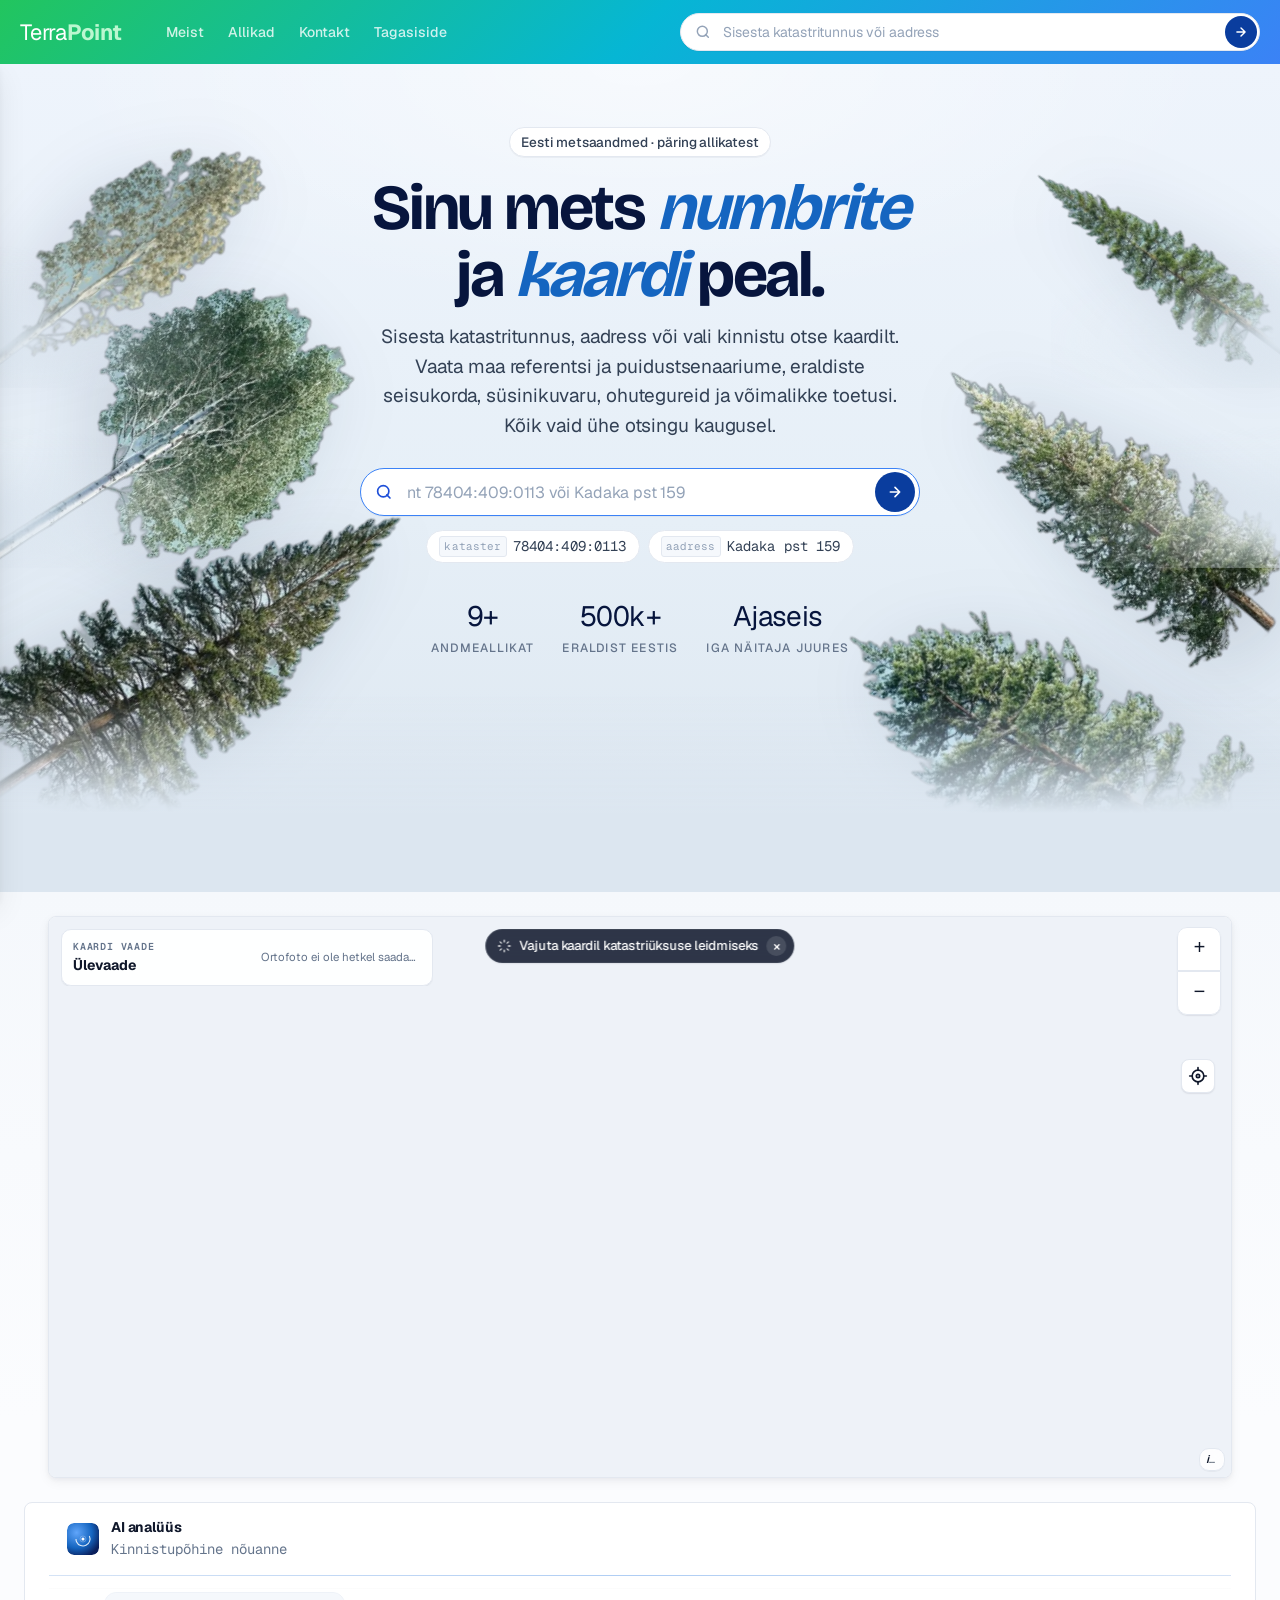
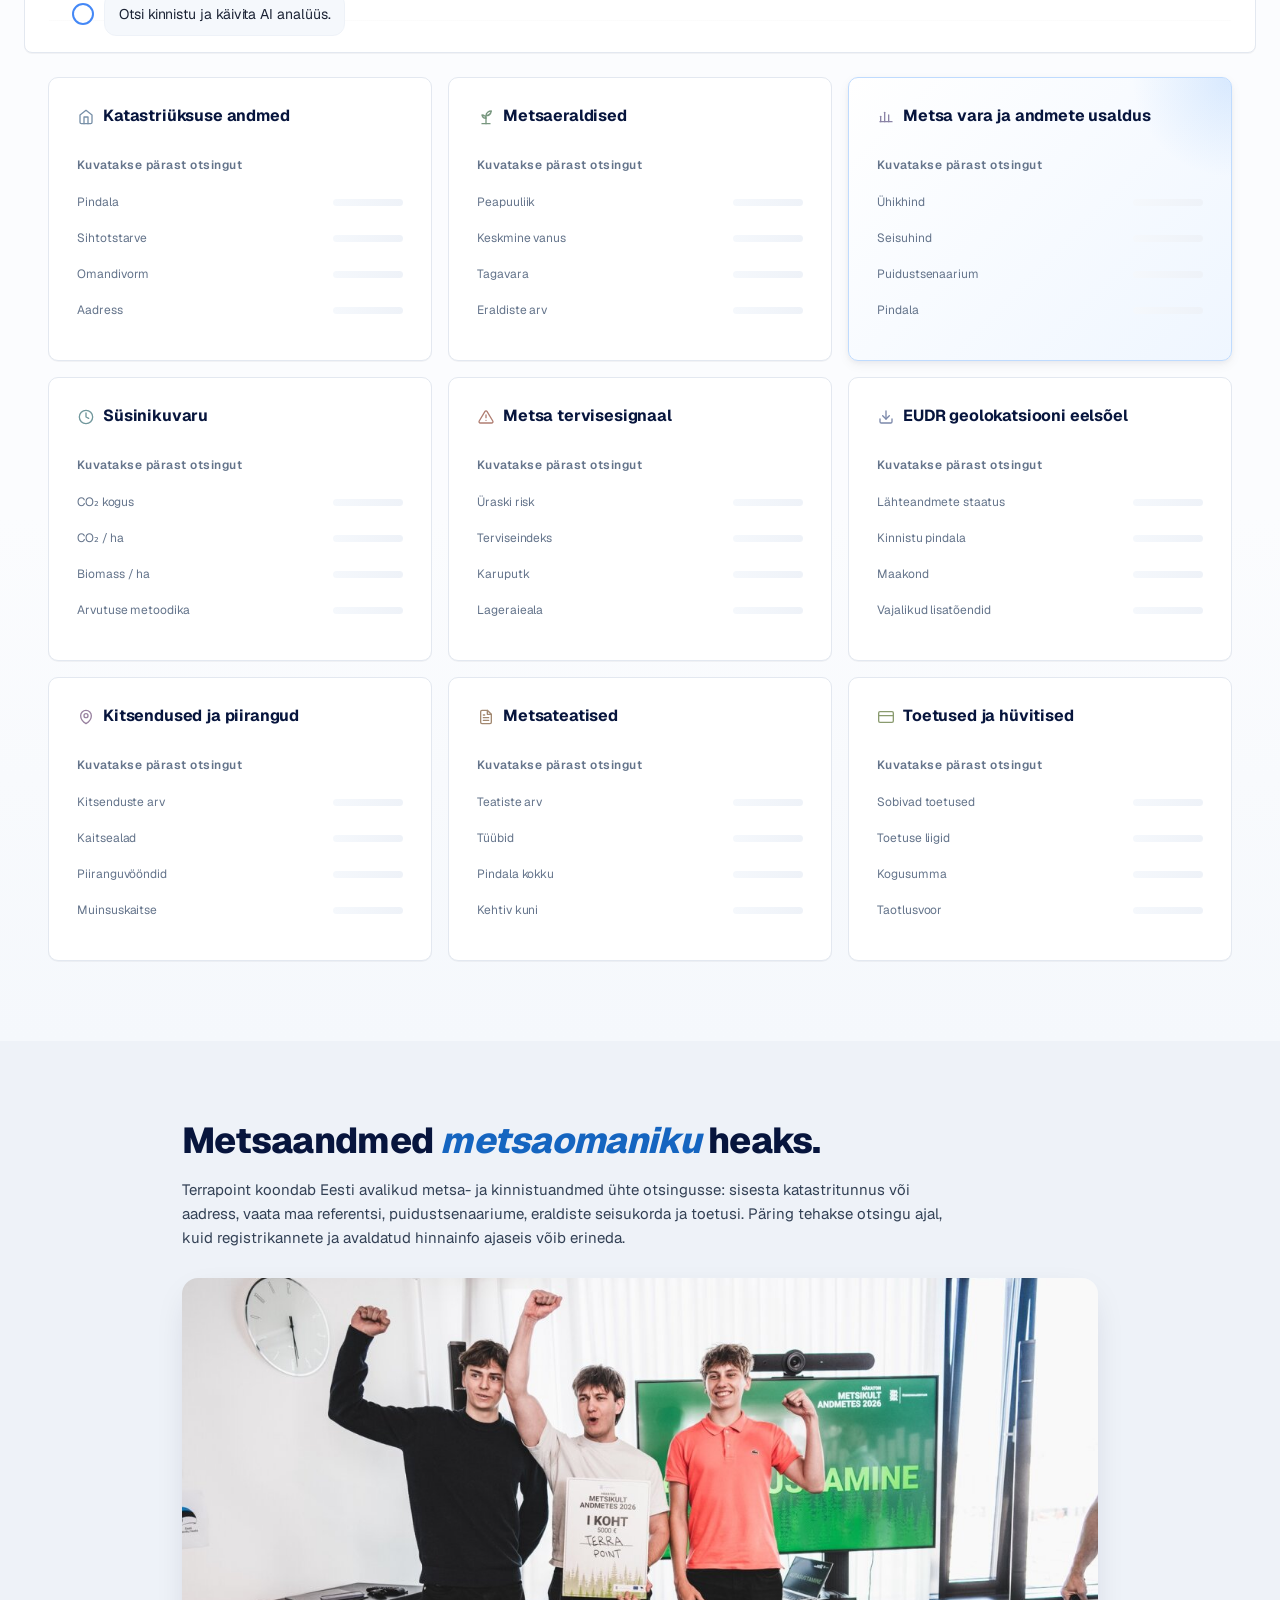
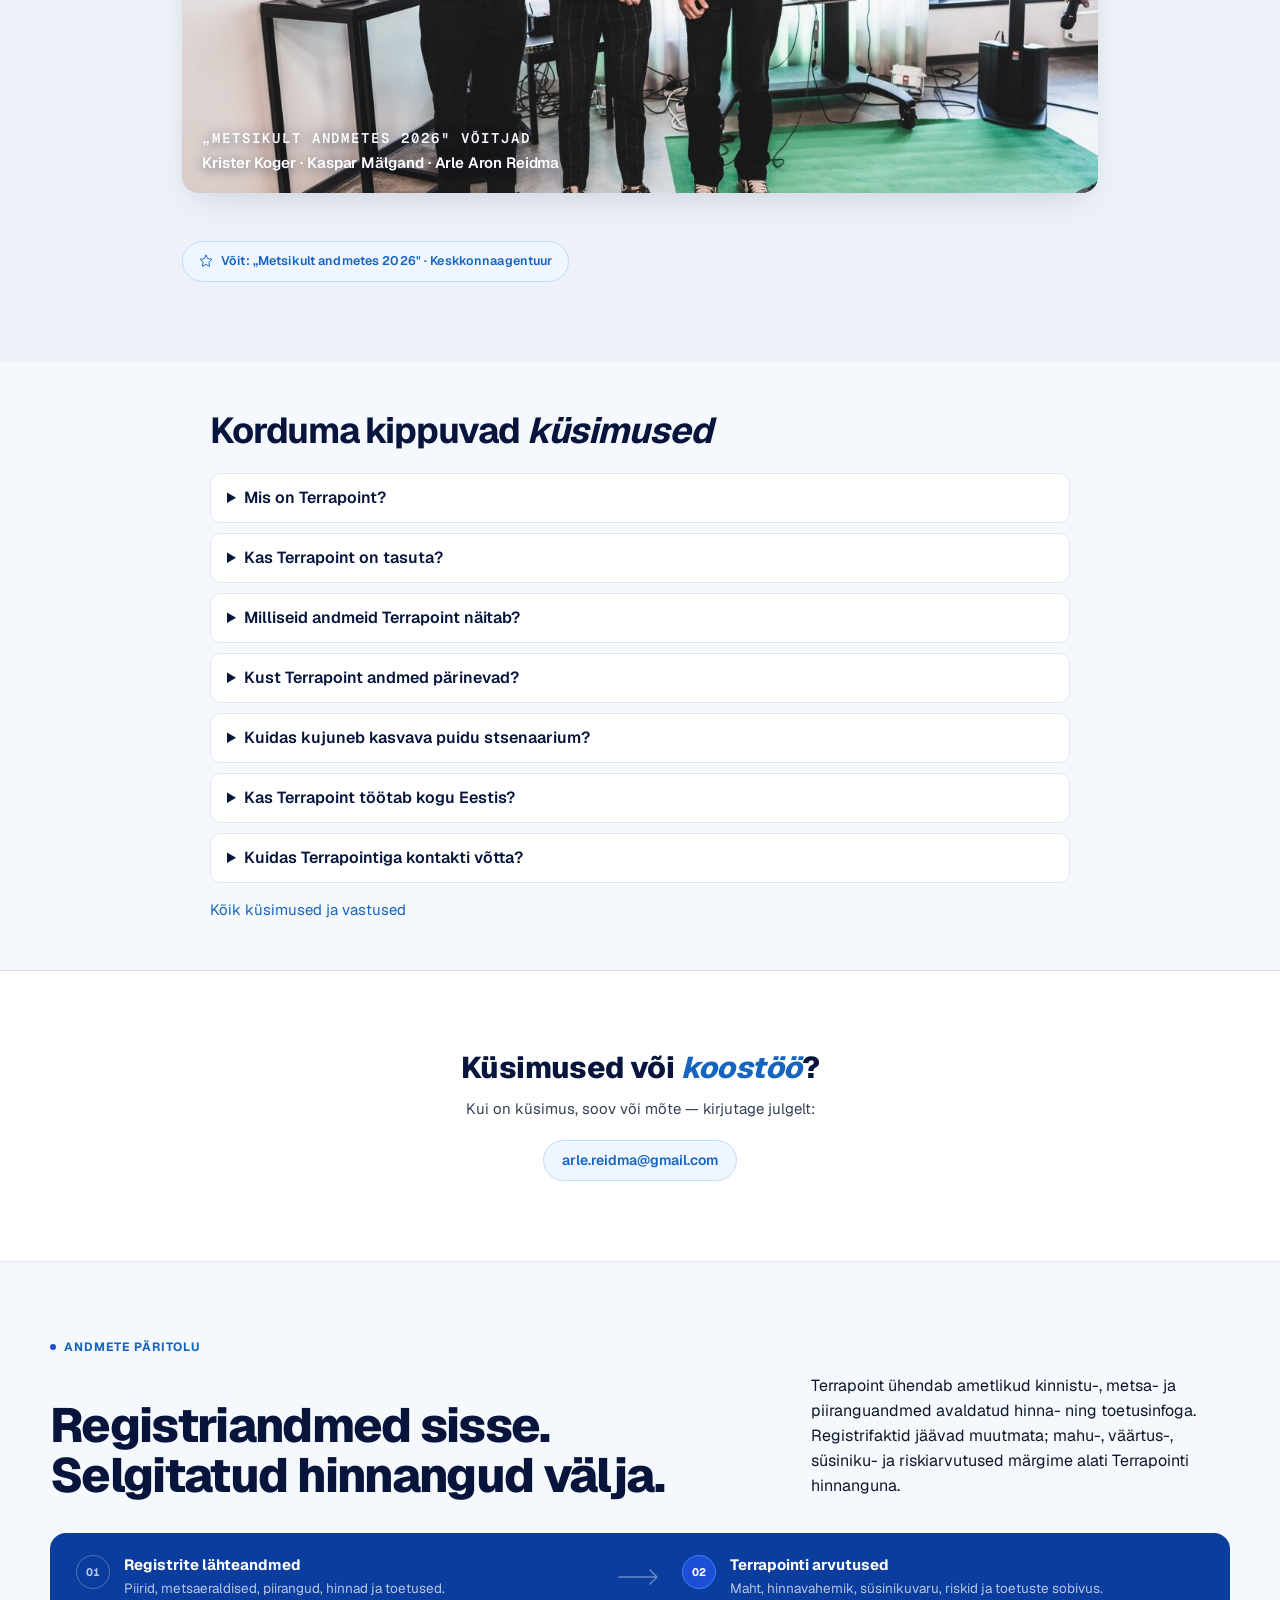
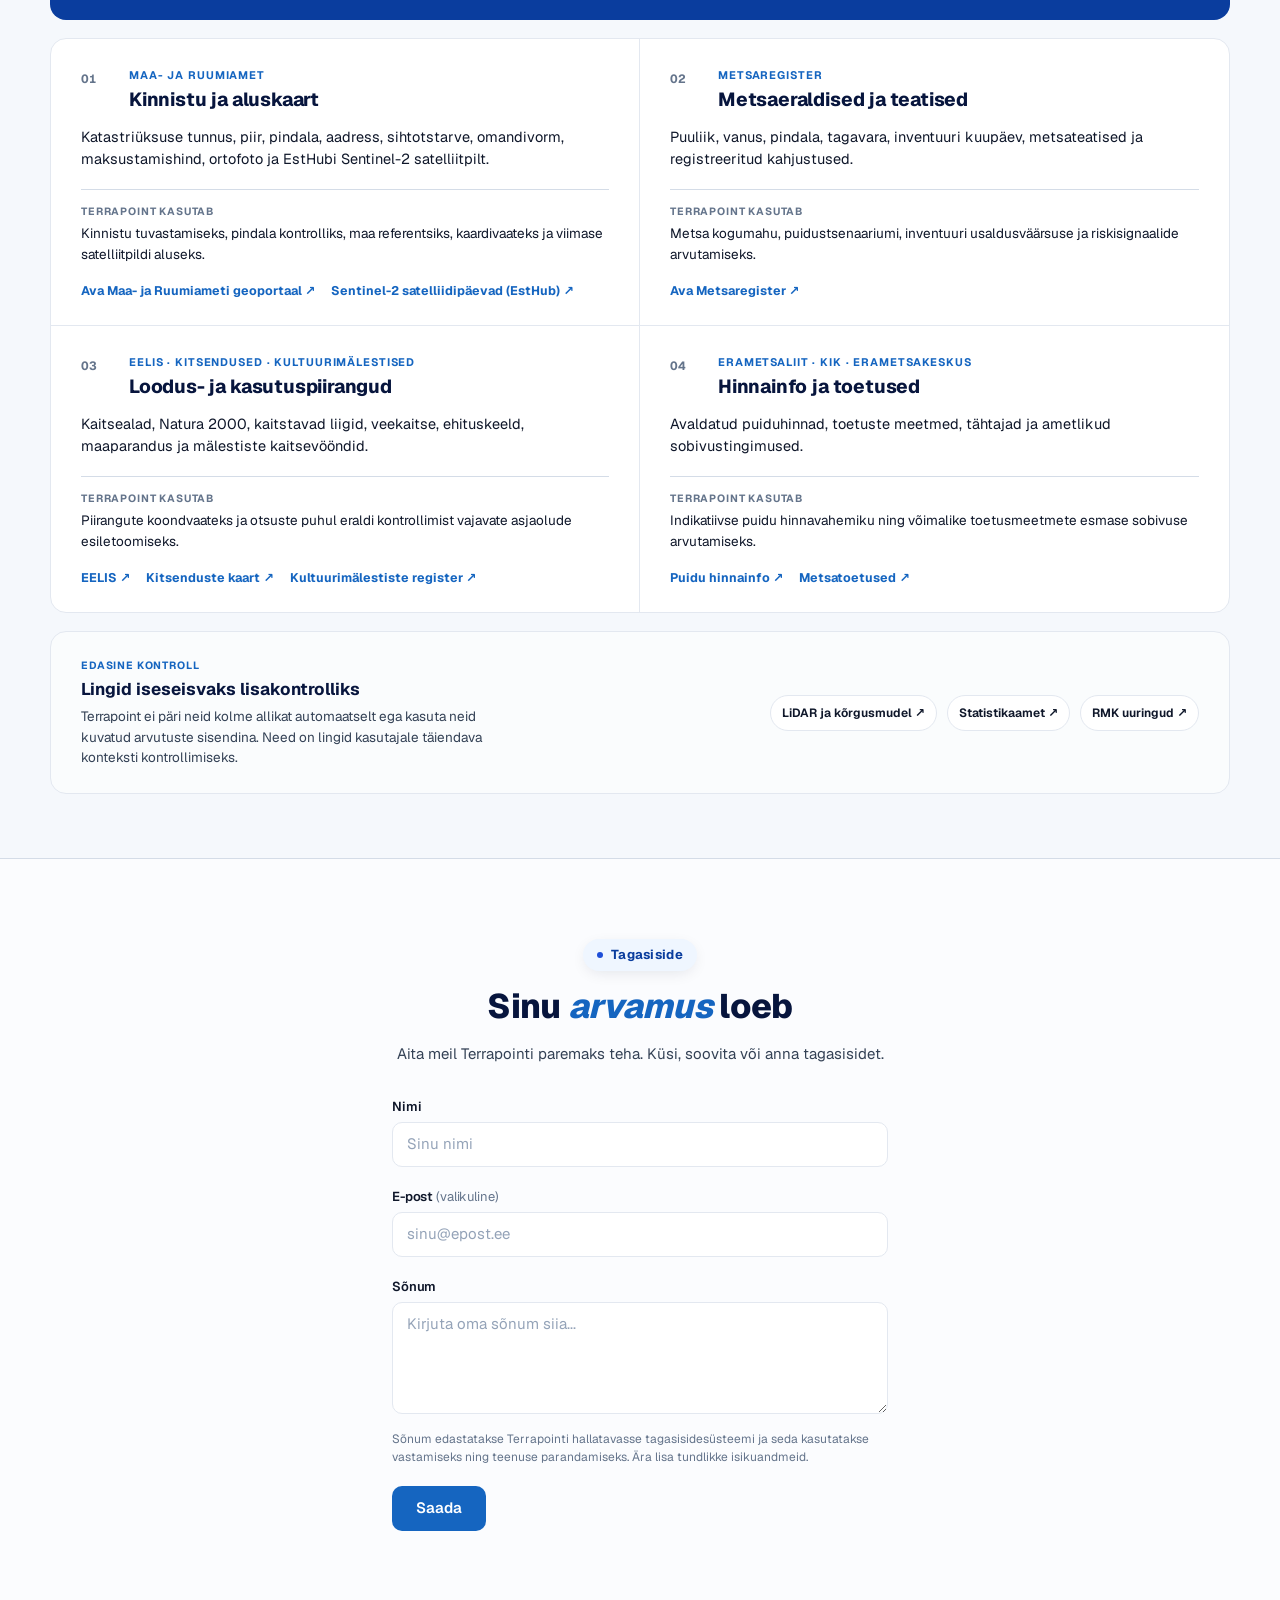
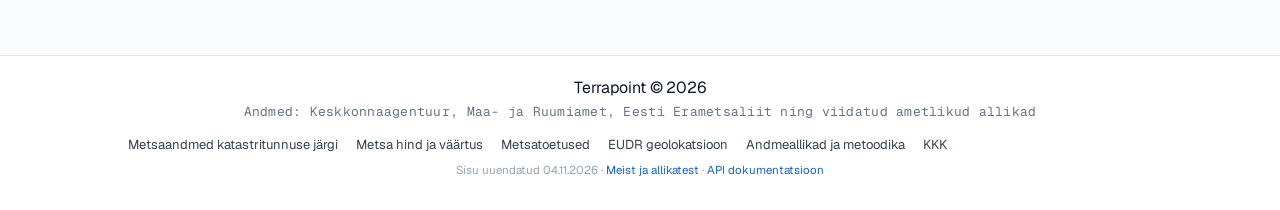
==== index.html @ 5f5216ba "feat: SEO/GEO pakett — serveripoolsed sisulehed, sitemap, robots, llms.txt - Kuus renderdatud sisule" ====
<!DOCTYPE html>
<html lang="et">
<head>
    <meta charset="UTF-8">
    <meta name="viewport" content="width=device-width, initial-scale=1.0, viewport-fit=cover">
    <title>Metsaandmed katastritunnuse järgi | Terrapoint</title>
    <meta name="description" content="Terrapoint koondab ühe katastritunnuse alla Metsaregistri eraldised, puidu hinnavahemiku, süsinikuvaru, kitsendused ja toetused — allikate ja ajaseisuga.">
    <meta name="author" content="Terrapoint">
    <meta name="publisher" content="Terrapoint">
    <meta name="robots" content="index, follow, max-image-preview:large, max-snippet:-1, max-video-preview:-1, max-preview:-1">
    <meta name="googlebot" content="index, follow">
    <meta name="language" content="Estonian">
    <meta name="geo.region" content="EE">
    <meta name="geo.placename" content="Estonia">
    <meta name="geo.position" content="58.5953;25.0136">
    <meta name="ICBM" content="58.5953, 25.0136">
    <link rel="canonical" href="https://terrapoint.ee/">
    <link rel="alternate" hreflang="et" href="https://terrapoint.ee/">
    <link rel="alternate" hreflang="x-default" href="https://terrapoint.ee/">
    <meta name="theme-color" content="#f3f4f6">
    <meta name="msapplication-TileColor" content="#f3f4f6">
    <meta name="application-name" content="Terrapoint">
    <meta name="apple-mobile-web-app-title" content="Terrapoint">
    <meta name="apple-mobile-web-app-capable" content="yes">
    <meta name="apple-mobile-web-app-status-bar-style" content="default">
    <meta name="mobile-web-app-capable" content="yes">
    <meta name="format-detection" content="telephone=no">
    <meta name="color-scheme" content="light">
    <link rel="icon" type="image/svg+xml" href="/static/favicon.svg">
    <link rel="apple-touch-icon" href="/static/favicon.svg">
    <link rel="mask-icon" href="/static/favicon.svg" color="#0a3d9e">
    <link rel="manifest" href="/site.webmanifest">
    <meta property="og:title" content="Metsaandmed katastritunnuse järgi | Terrapoint">
    <meta property="og:description" content="Terrapoint koondab ühe katastritunnuse alla Metsaregistri eraldised, puidu hinnavahemiku, süsinikuvaru, kitsendused ja toetused — allikate ja ajaseisuga.">
    <meta property="og:type" content="website">
    <meta property="og:url" content="https://terrapoint.ee/">
    <meta property="og:site_name" content="Terrapoint">
    <meta property="og:locale" content="et_EE">
    <meta property="og:image" content="https://terrapoint.ee/static/og-image.png">
    <meta property="og:image:secure_url" content="https://terrapoint.ee/static/og-image.png">
    <meta property="og:image:type" content="image/png">
    <meta property="og:image:width" content="1200">
    <meta property="og:image:height" content="630">
    <meta property="og:image:alt" content="Terrapoint — Eesti metsaandmete analüüsi tööriist: maa referents, puidustsenaariumid, eraldised, süsinikuvaru, riskid ja toetused.">
    <meta name="twitter:card" content="summary_large_image">
    <meta name="twitter:title" content="Metsaandmed katastritunnuse järgi | Terrapoint">
    <meta name="twitter:description" content="Terrapoint koondab ühe katastritunnuse alla Metsaregistri eraldised, puidu hinnavahemiku, süsinikuvaru, kitsendused ja toetused — allikate ja ajaseisuga.">
    <meta name="twitter:image" content="https://terrapoint.ee/static/og-image.png">
    <meta name="twitter:image:alt" content="Terrapoint — Eesti metsaandmete analüüsi tööriist">
    <meta name="twitter:label1" content="Otsing">
    <meta name="twitter:data1" content="Katastri number või aadress">
    <link rel="preconnect" href="https://tiles.maaamet.ee">
    <link rel="dns-prefetch" href="https://tiles.maaamet.ee">
    <link rel="stylesheet" href="/static/vendor/leaflet/leaflet.css?v=1.9.4">
    <script src="/static/vendor/leaflet/leaflet.js?v=1.9.4" defer></script>
    <link rel="stylesheet" href="/static/css/fonts.css?r=jkl001">
    <link rel="stylesheet" href="/static/css/font-sizes.css?r=jkl034">
    <link rel="stylesheet" href="/static/css/style.css?r=jkl137">
    <script type="application/ld+json">
    {
      "@context": "https://schema.org",
      "@graph": [
        {
          "@type": "WebSite",
          "@id": "https://terrapoint.ee/#website",
          "name": "Terrapoint",
          "alternateName": "Terrapoint — Eesti metsaandmete analüüs",
          "url": "https://terrapoint.ee/",
          "inLanguage": "et",
          "description": "Eesti metsaandmete analüüsi tööriist: maa referents, puidustsenaariumid, eraldised, süsinikuvaru, riskid ja toetused.",
          "publisher": { "@id": "https://terrapoint.ee/#organization" },
          "potentialAction": {
            "@type": "SearchAction",
            "target": {
              "@type": "EntryPoint",
              "urlTemplate": "https://terrapoint.ee/?kataster={search_term_string}"
            },
            "query-input": "required name=search_term_string"
          }
        },
        {
          "@type": "Organization",
          "@id": "https://terrapoint.ee/#organization",
          "name": "Terrapoint",
          "url": "https://terrapoint.ee/",
          "logo": {
            "@type": "ImageObject",
            "url": "https://terrapoint.ee/static/og-image.png",
            "width": 1200,
            "height": 630,
            "contentUrl": "https://terrapoint.ee/static/og-image.png"
          },
          "email": "mailto:arle.reidma@gmail.com",
          "description": "Eesti metsaandmete analüüsi tööriist. Võitja: „Metsikult andmetes 2026” häkaton (Keskkonnaagentuur).",
          "founder": [
            { "@type": "Person", "name": "Krister Koger" },
            { "@type": "Person", "name": "Kaspar Mälgand" },
            { "@type": "Person", "name": "Arle Aron Reidma" }
          ],
          "award": "„Metsikult andmetes 2026” häkatoni võit (Keskkonnaagentuur)",
          "knowsAbout": ["Eesti metsandus", "kataster", "metsaregister", "süsinikuvaru", "puidu hinnad", "metsatoetused", "ruumianalüüs"],
          "contactPoint": {
            "@type": "ContactPoint",
            "email": "arle.reidma@gmail.com",
            "contactType": "security",
            "url": "https://terrapoint.ee/.well-known/security.txt",
            "availableLanguage": ["et", "en"]
          }
        },
        {
          "@type": "WebApplication",
          "@id": "https://terrapoint.ee/#webapp",
          "name": "Terrapoint",
          "alternateName": "Terrapoint — Metsaportaal",
          "url": "https://terrapoint.ee/",
          "inLanguage": "et",
          "applicationCategory": "BusinessApplication",
          "operatingSystem": "Web (kõik brauserid)",
          "browserRequirements": "requiresJavaScript",
          "softwareVersion": "2.1.0",
          "isAccessibleForFree": true,
          "datePublished": "2026-07-27",
          "dateModified": "2026-11-04",
          "offers": {
            "@type": "Offer",
            "price": "0",
            "priceCurrency": "EUR",
            "availability": "https://schema.org/InStock"
          },
          "featureList": [
            "Maa referents ja puidustsenaariumid",
            "Metsaeraldised ja teatised",
            "Süsinikuvaru",
            "Ohutegurid ja üraskirisk",
            "EUDR geolokatsiooni lähtefail ja registri eelsõel",
            "Metsatoetused ja hüvitised",
            "Kitsendused ja piirangud",
            "AI-analüüs",
            "Katastriüksuse andmed kaardilt"
          ],
          "about": {
            "@type": "Thing",
            "name": "Eesti metsa- ja kinnistuandmete analüüs",
            "description": "Eesti avalikest metsa- ja kinnisturegistritest koondatud andmed ühte otsingusse."
          },
          "author": { "@id": "https://terrapoint.ee/#organization" },
          "publisher": { "@id": "https://terrapoint.ee/#organization" }
        },
        {
          "@type": "FAQPage",
          "@id": "https://terrapoint.ee/#faq",
          "inLanguage": "et",
          "mainEntity": [
            {
              "@type": "Question",
              "name": "Mis on Terrapoint?",
              "acceptedAnswer": {
                "@type": "Answer",
                "text": "Terrapoint on Eesti metsaandmete analüüsi veebirakendus, mis koondab riiklikest registritest metsa- ja kinnistuandmed ühte otsingusse. Sisesta katastritunnus või aadress ja vaata maa referentsi, puidustsenaariume, eraldisi, süsinikuvaru, riske ja toetusi."
              }
            },
            {
              "@type": "Question",
              "name": "Kas Terrapoint on tasuta?",
              "acceptedAnswer": {
                "@type": "Answer",
                "text": "Jah, Terrapoint on tasuta kasutamiseks. Registripäringud tehakse otsingu ajal, kuid iga lähteandme ajaseis võib erineda; Terrapoint kuvab teadaoleva päritolu, kuupäeva ja piirangud."
              }
            },
            {
              "@type": "Question",
              "name": "Milliseid andmeid Terrapoint näitab?",
              "acceptedAnswer": {
                "@type": "Answer",
                "text": "Terrapoint näitab katastriüksuse andmeid, metsaeraldisi, maa referentsi ja puidustsenaariume, süsinikuvaru, metsateatisi, ohutegureid, EUDR geolokatsiooni eelsõela, toetusi ja hüvitisi ning kitsendusi ja piiranguid."
              }
            },
            {
              "@type": "Question",
              "name": "Kust Terrapoint andmed pärinevad?",
              "acceptedAnswer": {
                "@type": "Answer",
                "text": "Automaatpäringud kasutavad Maa- ja Ruumiameti katastrit ja ortofotot, Metsaregistrit, EELISe ning Keskkonnaagentuuri ruumikihte, kitsenduste WFS-i ja kultuurimälestiste registrit. Hinna- ja toetusinfo pärineb iga näitaja juures viidatud avaldatud allikast; süsinikutegurid on viidatud IPCC metoodikale."
              }
            },
            {
              "@type": "Question",
              "name": "Kuidas kujuneb kasvava puidu stsenaarium?",
              "acceptedAnswer": {
                "@type": "Answer",
                "text": "Kasvava puidu vahemik kasutab eraldiste tagavara ja puuliikide hinnapiire. Alumine stsenaarium lähtub küttepuidust ning ülemine toetatud liigi palgist; tulemus ei ole kinnistu turuväärtus ega tehinguhinna prognoos."
              }
            },
            {
              "@type": "Question",
              "name": "Kas Terrapoint töötab kogu Eestis?",
              "acceptedAnswer": {
                "@type": "Answer",
                "text": "Jah, Terrapoint töötab kõikide Eesti katastriüksuste jaoks, mille andmed on riiklikes registrites saadaval."
              }
            },
            {
              "@type": "Question",
              "name": "Kuidas Terrapointiga kontakti võtta?",
              "acceptedAnswer": {
                "@type": "Answer",
                "text": "Kirjuta aadressile arle.reidma@gmail.com küsimuste, soovide või koostööettepanekutega."
              }
            }
          ]
        }
      ]
    }
    </script>
</head>
<body>
    <!-- Top Navigation Bar -->
    <header class="hero">
        <div class="nav-left">
            <button class="hamburger" id="hamburger-btn" aria-label="Menüü" aria-controls="sidebar" aria-expanded="false" style="display:none">
                <svg viewBox="0 0 24 24" fill="none" stroke="currentColor" stroke-width="2" stroke-linecap="round" stroke-linejoin="round">
                    <line x1="3" y1="6" x2="21" y2="6"/><line x1="3" y1="12" x2="21" y2="12"/><line x1="3" y1="18" x2="21" y2="18"/>
                </svg>
            </button>
            <a href="/" class="brand" aria-label="Terrapoint">
                <span class="brand-mark" aria-hidden="true">
                    <svg viewBox="0 0 24 24" fill="none" stroke="currentColor" stroke-width="2" stroke-linecap="round" stroke-linejoin="round">
                        <path d="M12 2 L4 8 V20 H9 V14 H15 V20 H20 V8 Z"/>
                    </svg>
                </span>
                <span class="brand-name">Terra<strong>Point</strong></span>
            </a>
            <nav class="nav-center">
                <a href="#meist">Meist</a>
                <a href="#allikad">Allikad</a>
                <a href="#kontakt">Kontakt</a>
                <a href="#tagasiside">Tagasiside</a>
            </nav>
        </div>
        <div class="nav-right">
            <div class="search-box" id="nav-search">
                <div class="search-icon">
                    <svg viewBox="0 0 24 24" fill="none" stroke="currentColor" stroke-width="2.2" stroke-linecap="round" stroke-linejoin="round">
                        <circle cx="11" cy="11" r="7.5"/><path d="m20 20-4.2-4.2"/>
                    </svg>
                </div>
                <div class="search-input-wrap">
                    <input type="text" id="kataster-input" role="combobox" placeholder="Sisesta katastritunnus või aadress" autocomplete="off" inputmode="text" enterkeyhint="search" aria-label="Otsing" aria-autocomplete="list" aria-controls="address-dropdown" aria-expanded="false">
                    <div id="address-dropdown" class="address-dropdown" role="listbox" aria-label="Aadressiotsingu tulemused" style="display:none"></div>
                </div>
                
                <button id="search-btn" aria-label="Otsi">
                    <span class="btn-icon"><svg viewBox="0 0 24 24" fill="none" stroke="currentColor" stroke-width="2.4" stroke-linecap="round" stroke-linejoin="round">
                        <path d="M5 12h14M12 5l7 7-7 7"/>
                    </svg></span>
                    <span class="btn-spinner" aria-hidden="true"></span>
                </button>
            </div>
            <div id="error-msg" class="error-msg hidden" style="display:none" role="status" aria-live="polite"></div>
        </div>
    </header>

    <!-- Sidebar -->
    <div class="sidebar-overlay" id="sidebar-overlay"></div>
    <aside class="sidebar" id="sidebar" aria-label="Mobiilimenüü" aria-hidden="true" inert>
        <div class="sidebar-header">
            <h3>Menüü</h3>
            <button class="sidebar-close" id="sidebar-close" aria-label="Sulge">
                <svg width="20" height="20" viewBox="0 0 24 24" fill="none" stroke="currentColor" stroke-width="2.5" stroke-linecap="round" stroke-linejoin="round">
                    <line x1="18" y1="6" x2="6" y2="18"/><line x1="6" y1="6" x2="18" y2="18"/>
                </svg>
            </button>
        </div>
        <div class="sidebar-content">
            <nav class="sidebar-nav" aria-label="Põhinavigatsioon">
                <a href="#meist">Meist</a>
                <a href="#allikad">Allikad</a>
                <a href="#kontakt">Kontakt</a>
                <a href="#tagasiside">Tagasiside</a>
            </nav>
            <div class="sidebar-section-title">Teavitused</div>
            <div class="sidebar-empty">
                <svg width="32" height="32" viewBox="0 0 24 24" fill="none" stroke="currentColor" stroke-width="1.5" stroke-linecap="round" stroke-linejoin="round" style="opacity:0.3;margin-bottom:0.5rem">
                    <path d="M18 8A6 6 0 0 0 6 8c0 7-3 9-3 9h18s-3-2-3-9"/><path d="M13.73 21a2 2 0 0 1-3.46 0"/>
                </svg>
                <p>Teavitusi pole</p>
            </div>
        </div>
    </aside>

    <!-- Loading State -->
    <div id="loading" class="loading hidden" style="display:none" role="status" aria-live="polite" aria-busy="true">
        <div class="loading-content">
            <div class="loading-spinner" aria-hidden="true"></div>
            <div class="skeleton-grid">
                <div class="skeleton skeleton-map"></div>
                <div class="skeleton-cards">
                    <div class="skeleton skeleton-card"></div>
                    <div class="skeleton skeleton-card"></div>
                    <div class="skeleton skeleton-card"></div>
                </div>
            </div>
            <p class="loading-text">Andmeid laaditakse...</p>
        </div>
    </div>

    <main>
    <!-- Landing / Intro — angled forest hero (trees at an angle, disappear on scroll) -->
    <section class="landing hero-scene" id="landing" aria-label="Terrapoint sissejuhatus">
        <div class="hero-trees" aria-hidden="true">
            <div class="hero-tree hero-tree--left hero-tree--left-1"><picture><source media="(min-width: 769px)" type="image/webp" srcset="/static/img/tree-barrier-left.webp"><img src="[data-uri]" alt="" decoding="async"></picture></div>
            <div class="hero-tree hero-tree--left hero-tree--left-2"><picture><source media="(min-width: 769px)" type="image/webp" srcset="/static/img/tree-barrier-left2.webp"><img src="[data-uri]" alt="" decoding="async"></picture></div>
            <div class="hero-tree hero-tree--left hero-tree--left-3"><picture><source media="(min-width: 769px)" type="image/webp" srcset="/static/img/tree-row-aspen.webp"><img src="[data-uri]" alt="" decoding="async"></picture></div>
            <div class="hero-tree hero-tree--right hero-tree--right-1"><picture><source media="(min-width: 769px)" type="image/webp" srcset="/static/img/tree-barrier-right.webp"><img src="[data-uri]" alt="" decoding="async"></picture></div>
            <div class="hero-tree hero-tree--right hero-tree--right-2"><picture><source media="(min-width: 769px)" type="image/webp" srcset="/static/img/tree-barrier-right2.webp"><img src="[data-uri]" alt="" decoding="async"></picture></div>
            <div class="hero-tree hero-tree--right hero-tree--right-3"><picture><source media="(min-width: 769px)" type="image/webp" srcset="/static/img/tree-row-larch.webp"><img src="[data-uri]" alt="" decoding="async"></picture></div>
        </div>
        <div class="hero-content">
            <div class="landing-eyebrow">
                Eesti metsaandmed · päring allikatest
            </div>
            <h1 class="landing-title">Sinu mets <em>numbrite</em><br>ja <em>kaardi</em> peal.</h1>
            <p class="landing-sub">Sisesta katastritunnus, aadress või vali kinnistu otse kaardilt. Vaata maa referentsi ja puidustsenaariume, eraldiste seisukorda, süsinikuvaru, ohutegureid ja võimalikke toetusi. Kõik vaid ühe otsingu kaugusel.</p>
            <div class="landing-search">
                <div class="search-box">
                    <div class="search-icon">
                        <svg viewBox="0 0 24 24" fill="none" stroke="currentColor" stroke-width="2.2" stroke-linecap="round" stroke-linejoin="round">
                            <circle cx="11" cy="11" r="7.5"/><path d="m20 20-4.2-4.2"/>
                        </svg>
                    </div>
                    <div class="search-input-wrap">
                        <input type="text" id="kataster-input-landing" role="combobox" placeholder="nt 78404:409:0113 või Kadaka pst 159" autocomplete="off" inputmode="text" enterkeyhint="search" aria-label="Otsing" aria-autocomplete="list" aria-controls="address-dropdown-landing" aria-expanded="false">
                        <div id="address-dropdown-landing" class="address-dropdown" role="listbox" aria-label="Aadressiotsingu tulemused" style="display:none"></div>
                    </div>
                    <button id="search-btn-landing" aria-label="Otsi">
                        <span class="btn-icon"><svg viewBox="0 0 24 24" fill="none" stroke="currentColor" stroke-width="2.4" stroke-linecap="round" stroke-linejoin="round">
                            <path d="M5 12h14M12 5l7 7-7 7"/>
                        </svg></span>
                        <span class="btn-spinner" aria-hidden="true"></span>
                    </button>
                </div>
                <div class="landing-hints" role="group" aria-label="Näidispäringud">
                    <button class="landing-hint" data-q="78404:409:0113"><span class="kbd">kataster</span>78404:409:0113</button>
                    <button class="landing-hint" data-q="Kadaka pst 159"><span class="kbd">aadress</span>Kadaka pst 159</button>
                </div>
            </div>
            <div class="landing-meta">
                <div class="landing-meta-item">
                    <div class="landing-meta-num">9+</div>
                    <div class="landing-meta-label">Andmeallikat</div>
                </div>
                <div class="landing-meta-item">
                    <div class="landing-meta-num">500k+</div>
                    <div class="landing-meta-label">Eraldist Eestis</div>
                </div>
                <div class="landing-meta-item">
                    <div class="landing-meta-num">Ajaseis</div>
                    <div class="landing-meta-label">Iga näitaja juures</div>
                </div>
            </div>
        </div>
    </section>

    <!-- Dashboard (nähtav kohe lehe alguses — kaart + 9 preview sektsiooni,
         andmed laaditakse peale otsingut) -->
    <section id="dashboard" class="dashboard" aria-label="Kinnistu analüüsi tulemused" tabindex="-1">
        <h2 id="dashboard-title" class="sr-only" hidden>Kinnistu analüüsi tulemused</h2>

        <!-- Map Section (always visible) -->
        <div class="map-section">
            <div class="map-wrapper">
                <div id="map" role="region" aria-label="Katastri ja metsaandmete kaart"></div>
                <button type="button" class="map-reset-control" id="map-reset-control" title="Taasta kaardivaade" aria-label="Taasta kaardivaade">
                    <svg width="20" height="20" viewBox="0 0 24 24" fill="none" stroke="currentColor" stroke-width="2" stroke-linecap="round" stroke-linejoin="round" aria-hidden="true">
                        <circle cx="12" cy="12" r="7"/><circle cx="12" cy="12" r="2"/><path d="M12 2v3M12 19v3M2 12h3M19 12h3"/>
                    </svg>
                </button>
                <div class="map-hint" id="map-hint" role="status">
                    <svg width="14" height="14" viewBox="0 0 24 24" fill="none" stroke="currentColor" stroke-width="2.2" stroke-linecap="round" stroke-linejoin="round" aria-hidden="true">
                        <circle cx="12" cy="3"/><path d="M12 2v3M12 19v3M2 12h3M19 12h3M4.93 4.93l2.12 2.12M16.95 16.95l2.12 2.12M4.93 19.07l2.12-2.12M16.95 7.05l2.12-2.12"/>
                    </svg>
                    <span>Vajuta kaardil katastriüksuse leidmiseks</span>
                    <button type="button" class="map-hint-close" id="map-hint-close" aria-label="Sulge vihje">×</button>
                </div>
                <div class="map-confirm" id="map-confirm" role="dialog" aria-labelledby="map-confirm-title" aria-describedby="map-confirm-text" aria-modal="false" hidden>
                    <div class="map-confirm-card">
                        <div class="map-confirm-eyebrow" id="map-confirm-title">Leitud katastriüksus</div>
                        <div class="map-confirm-tunnus" id="map-confirm-tunnus">—</div>
                        <div class="map-confirm-text" id="map-confirm-text">Kas soovid vaadata selle kinnistu andmeid?</div>
                        <div class="map-confirm-actions">
                            <button type="button" class="map-confirm-btn map-confirm-btn-secondary" id="map-confirm-cancel">Tühista</button>
                            <button type="button" class="map-confirm-btn map-confirm-btn-primary" id="map-confirm-confirm">Vaata</button>
                        </div>
                    </div>
                </div>
                <div class="map-controls" id="map-controls">
                    <div class="map-workspace" id="map-workspace">
                        <button class="map-workspace-opener map-workspace-button" id="map-workspace-opener" type="button" aria-controls="map-workspace-panel" aria-expanded="false">
                            <span class="map-workspace-opener-copy">
                                <span class="map-workspace-eyebrow">Kaardi vaade</span>
                                <strong id="map-workspace-current-view">Ülevaade</strong>
                            </span>
                            <span class="map-workspace-opener-status" id="map-workspace-opener-status">Vali kinnistu</span>
                        </button>
                        <div class="map-workspace-panel" id="map-workspace-panel" hidden>
                            <div class="map-workspace-panel-header">
                                <div>
                                    <div class="map-workspace-eyebrow">Kaardi vaade</div>
                                    <strong id="map-workspace-panel-title">Ülevaade</strong>
                                </div>
                                <button class="map-workspace-close map-workspace-button" id="map-workspace-close" type="button" aria-label="Sulge kaardi vaade">×</button>
                            </div>
                            <div class="map-workspace-panel-body">
                                <p class="map-workspace-status" id="map-workspace-status" role="status">Vali kinnistu</p>
                                <div class="map-view-presets" role="group" aria-label="Kaardivaated">
                                    <button type="button" class="map-view-preset" data-map-view="overview" disabled>Ülevaade</button>
                                    <button type="button" class="map-view-preset" data-map-view="restrictions" disabled>Piirangud</button>
                                    <button type="button" class="map-view-preset" data-map-view="risks" disabled>Riskid</button>
                                </div>
                                <p class="map-workspace-view-description" id="map-workspace-view-description">Olulised kattuvused ja kinnistu põhikontekst.</p>
                                <div class="map-workspace-section-title map-workspace-legend-title">Nähtavad kihid</div>
                                <div class="map-workspace-legend" id="map-workspace-legend" role="region" aria-label="Kaardi legend">
                                    <p class="map-workspace-empty">Vali kinnistu, et näha kaardi sisu.</p>
                                </div>
                            </div>
                        </div>
                    </div>
                </div>
                <button type="button" class="map-satellite-control" id="map-satellite-control" aria-pressed="true" hidden>
                    <span class="map-satellite-swatch" aria-hidden="true"></span>
                    <span class="map-satellite-label" id="map-satellite-label">Sentinel-2 satelliitpilt</span>
                    <span class="map-satellite-state" id="map-satellite-state"></span>
                </button>
            </div>
        </div>

        <!-- Terrapoint AI Chat -->
        <div class="ai-chat-section" id="ai-chat-section">
            <div class="ai-chat-header">
                <img class="ai-chat-logo" src="/static/favicon.svg" alt="" aria-hidden="true">
                <div>
                    <h2>AI analüüs</h2>
                    <p class="ai-chat-subtitle">Kinnistupõhine nõuanne</p>
                    <p id="ai-chat-status" class="ai-chat-subtitle" aria-live="polite"></p>
                </div>
            </div>
            <div class="ai-chat-messages" id="ai-chat-messages">
                <div class="ai-message ai-welcome">
                    <div class="ai-avatar"></div>
                    <div class="ai-bubble">
                        <p>Otsi kinnistu ja käivita AI analüüs.</p>
                    </div>
                </div>
            </div>
            <div class="ai-chat-input-area" id="ai-chat-input-area" style="display:none">
                <div class="ai-chat-input-wrap">
                    <textarea id="ai-chat-input" placeholder="Küsi oma metsa kohta..." autocomplete="off" rows="1" aria-label="Küsimus AI-le"></textarea>
                    <button id="ai-chat-send" aria-label="Saada">
                        <svg width="18" height="18" viewBox="0 0 24 24" fill="none" stroke="currentColor" stroke-width="2.5" stroke-linecap="round" stroke-linejoin="round">
                            <path d="M5 12h14M12 5l7 7-7 7"/>
                        </svg>
                    </button>
                </div>
                <div class="ai-chat-hints" id="ai-chat-hints">
                    <button class="ai-hint" data-q="Milliseid andmeid ja riske peaksin müügi või hoidmise otsuses kontrollima?">Müüa või hoida?</button>
                    <button class="ai-hint" data-q="Millised toetused võivad olla asjakohased ja mida tuleb kontrollida?">Toetused</button>
                    <button class="ai-hint" data-q="Millised on riskid ja kuidas neid maandada?">Riskid</button>
                    <button class="ai-hint ai-hint-custom" id="ai-quick-ask">Küsi AI-lt</button>
                    <div id="ai-eraldis-hints"></div>
                </div>
                <p class="ai-chat-privacy">Avatud küsimus ja analüüsiks vajalikud kinnistuandmed edastatakse OpenAI AI-teenusele. Ära lisa küsimusse isikuandmeid ega konfidentsiaalset teavet; AI vastus võib eksida.</p>
            </div>
        </div>

        <!-- Metric Cards Grid (always visible, empty until search) -->
        <div class="metrics-grid">
            <div class="metric-card" id="card-kataster">
                <div class="card-header">
                    <div class="card-icon kataster-icon">
                        <svg width="20" height="20" viewBox="0 0 24 24" fill="none" stroke="currentColor" stroke-width="2" stroke-linecap="round" stroke-linejoin="round">
                            <path d="M3 9l9-7 9 7v11a2 2 0 0 1-2 2H5a2 2 0 0 1-2-2z"/><polyline points="9 22 9 12 15 12 15 22"/>
                        </svg>
                    </div>
                    <h3>Katastriüksuse andmed</h3>
                </div>
                <div id="kataster-info">
                    <div class="card-placeholder">
                        <div class="ph-eyebrow">Kuvatakse pärast otsingut</div>
                        <ul class="ph-list">
                            <li><span class="ph-label">Pindala</span><span class="ph-slot"></span></li>
                            <li><span class="ph-label">Sihtotstarve</span><span class="ph-slot"></span></li>
                            <li><span class="ph-label">Omandivorm</span><span class="ph-slot"></span></li>
                            <li><span class="ph-label">Aadress</span><span class="ph-slot"></span></li>
                        </ul>
                    </div>
                </div>
            </div>

            <div class="metric-card" id="card-mets">
                <div class="card-header">
                    <div class="card-icon mets-icon">
                        <svg width="20" height="20" viewBox="0 0 24 24" fill="none" stroke="currentColor" stroke-width="2" stroke-linecap="round" stroke-linejoin="round">
                            <path d="M12 22V10"/>
                            <path d="M12 10c0-4 4-7 8-7-1 5-4 7-8 7z"/>
                            <path d="M12 14c0-3-3-5-6-5 1 4 3 5 6 5z"/>
                            <line x1="6" y1="22" x2="18" y2="22"/>
                        </svg>
                    </div>
                    <h3>Metsaeraldised</h3>
                </div>
                <div id="mets-info">
                    <div class="card-placeholder">
                        <div class="ph-eyebrow">Kuvatakse pärast otsingut</div>
                        <ul class="ph-list">
                            <li><span class="ph-label">Peapuuliik</span><span class="ph-slot"></span></li>
                            <li><span class="ph-label">Keskmine vanus</span><span class="ph-slot"></span></li>
                            <li><span class="ph-label">Tagavara</span><span class="ph-slot"></span></li>
                            <li><span class="ph-label">Eraldiste arv</span><span class="ph-slot"></span></li>
                        </ul>
                    </div>
                </div>
            </div>

            <div class="metric-card highlight-card" id="card-vaartus">
                <div class="card-header">
                    <div class="card-icon vaartus-icon">
                        <svg width="20" height="20" viewBox="0 0 24 24" fill="none" stroke="currentColor" stroke-width="2" stroke-linecap="round" stroke-linejoin="round">
                            <path d="M4 19V11"/><path d="M10 19V5"/><path d="M16 19V9"/><path d="M3 19h18"/>
                        </svg>
                    </div>
                    <h3>Metsa vara ja andmete usaldus</h3>
                </div>
                <div id="vaartus-info">
                    <div class="card-placeholder">
                        <div class="ph-eyebrow">Kuvatakse pärast otsingut</div>
                        <ul class="ph-list">
                            <li><span class="ph-label">Ühikhind</span><span class="ph-slot"></span></li>
                            <li><span class="ph-label">Seisuhind</span><span class="ph-slot"></span></li>
                            <li><span class="ph-label">Puidustsenaarium</span><span class="ph-slot"></span></li>
                            <li><span class="ph-label">Pindala</span><span class="ph-slot"></span></li>
                        </ul>
                    </div>
                </div>
            </div>

            <div class="metric-card" id="card-sinik">
                <div class="card-header">
                    <div class="card-icon sinik-icon">
                        <svg width="20" height="20" viewBox="0 0 24 24" fill="none" stroke="currentColor" stroke-width="2" stroke-linecap="round" stroke-linejoin="round">
                            <circle cx="12" cy="12" r="10"/><path d="M12 6v6l4 2"/>
                        </svg>
                    </div>
                    <h3>Süsinikuvaru</h3>
                </div>
                <div id="sinik-info">
                    <div class="card-placeholder">
                        <div class="ph-eyebrow">Kuvatakse pärast otsingut</div>
                        <ul class="ph-list">
                            <li><span class="ph-label">CO₂ kogus</span><span class="ph-slot"></span></li>
                            <li><span class="ph-label">CO₂ / ha</span><span class="ph-slot"></span></li>
                            <li><span class="ph-label">Biomass / ha</span><span class="ph-slot"></span></li>
                            <li><span class="ph-label">Arvutuse metoodika</span><span class="ph-slot"></span></li>
                        </ul>
                    </div>
                </div>
            </div>

            <div class="metric-card" id="card-riskid">
                <div class="card-header">
                    <div class="card-icon risk-icon">
                        <svg width="20" height="20" viewBox="0 0 24 24" fill="none" stroke="currentColor" stroke-width="2" stroke-linecap="round" stroke-linejoin="round">
                            <path d="M10.29 3.86L1.82 18a2 2 0 0 0 1.71 3h16.94a2 2 0 0 0 1.71-3L13.71 3.86a2 2 0 0 0-3.42 0z"/><line x1="12" y1="9" x2="12" y2="13"/><line x1="12" y1="17" x2="12.01" y2="17"/>
                        </svg>
                    </div>
                    <h3>Metsa tervisesignaal</h3>
                </div>
                <div id="riskid-info">
                    <div class="card-placeholder">
                        <div class="ph-eyebrow">Kuvatakse pärast otsingut</div>
                        <ul class="ph-list">
                            <li><span class="ph-label">Üraski risk</span><span class="ph-slot"></span></li>
                            <li><span class="ph-label">Terviseindeks</span><span class="ph-slot"></span></li>
                            <li><span class="ph-label">Karuputk</span><span class="ph-slot"></span></li>
                            <li><span class="ph-label">Lageraieala</span><span class="ph-slot"></span></li>
                        </ul>
                    </div>
                </div>
            </div>

            <div class="metric-card eudr-card" id="card-eudr">
                <div class="card-header">
                    <div class="card-icon eudr-icon">
                        <svg width="20" height="20" viewBox="0 0 24 24" fill="none" stroke="currentColor" stroke-width="2" stroke-linecap="round" stroke-linejoin="round">
                            <path d="M21 15v4a2 2 0 0 1-2 2H5a2 2 0 0 1-2-2v-4"/><polyline points="7 10 12 15 17 10"/><line x1="12" y1="15" x2="12" y2="3"/>
                        </svg>
                    </div>
                    <h3>EUDR geolokatsiooni eelsõel</h3>
                </div>
                <div id="eudr-info">
                    <div class="card-placeholder">
                        <div class="ph-eyebrow">Kuvatakse pärast otsingut</div>
                        <ul class="ph-list">
                            <li><span class="ph-label">Lähteandmete staatus</span><span class="ph-slot"></span></li>
                            <li><span class="ph-label">Kinnistu pindala</span><span class="ph-slot"></span></li>
                            <li><span class="ph-label">Maakond</span><span class="ph-slot"></span></li>
                            <li><span class="ph-label">Vajalikud lisatõendid</span><span class="ph-slot"></span></li>
                        </ul>
                    </div>
                </div>
            </div>

            <div class="metric-card" id="card-kitsendused">
                <div class="card-header">
                    <div class="card-icon kitsendused-icon">
                        <svg width="20" height="20" viewBox="0 0 24 24" fill="none" stroke="currentColor" stroke-width="2" stroke-linecap="round" stroke-linejoin="round">
                            <path d="M12 22s-8-4.5-8-11.8A8 8 0 0 1 12 2a8 8 0 0 1 8 8.2c0 7.3-8 11.8-8 11.8z"/><circle cx="12" cy="10" r="3"/>
                        </svg>
                    </div>
                    <h3>Kitsendused ja piirangud</h3>
                </div>
                <div id="kitsendused-info">
                    <div class="card-placeholder">
                        <div class="ph-eyebrow">Kuvatakse pärast otsingut</div>
                        <ul class="ph-list">
                            <li><span class="ph-label">Kitsenduste arv</span><span class="ph-slot"></span></li>
                            <li><span class="ph-label">Kaitsealad</span><span class="ph-slot"></span></li>
                            <li><span class="ph-label">Piiranguvööndid</span><span class="ph-slot"></span></li>
                            <li><span class="ph-label">Muinsuskaitse</span><span class="ph-slot"></span></li>
                        </ul>
                    </div>
                </div>
                <div id="kitsendused-link" style="display:none;margin-top:8px">
                    <a href="https://infoleht.keskkonnainfo.ee/" target="_blank" rel="noopener" class="muted-link">
                        Rohkem infot Keskkonnainfo lehel →
                    </a>
                </div>
            </div>

            <div class="metric-card" id="card-teatised">
                <div class="card-header">
                    <div class="card-icon teatised-icon">
                        <svg width="20" height="20" viewBox="0 0 24 24" fill="none" stroke="currentColor" stroke-width="2" stroke-linecap="round" stroke-linejoin="round">
                            <path d="M14 2H6a2 2 0 0 0-2 2v16a2 2 0 0 0 2 2h12a2 2 0 0 0 2-2V8z"/><polyline points="14 2 14 8 20 8"/><line x1="16" y1="13" x2="8" y2="13"/><line x1="16" y1="17" x2="8" y2="17"/><polyline points="10 9 9 9 8 9"/>
                        </svg>
                    </div>
                    <h3>Metsateatised</h3>
                </div>
                <div id="teatised-info">
                    <div class="card-placeholder">
                        <div class="ph-eyebrow">Kuvatakse pärast otsingut</div>
                        <ul class="ph-list">
                            <li><span class="ph-label">Teatiste arv</span><span class="ph-slot"></span></li>
                            <li><span class="ph-label">Tüübid</span><span class="ph-slot"></span></li>
                            <li><span class="ph-label">Pindala kokku</span><span class="ph-slot"></span></li>
                            <li><span class="ph-label">Kehtiv kuni</span><span class="ph-slot"></span></li>
                        </ul>
                    </div>
                </div>
            </div>

            <div class="metric-card" id="card-toetused">
                <div class="card-header">
                    <div class="card-icon toetused-icon">
                        <svg width="20" height="20" viewBox="0 0 24 24" fill="none" stroke="currentColor" stroke-width="2" stroke-linecap="round" stroke-linejoin="round">
                            <rect x="1" y="4" width="22" height="16" rx="2" ry="2"/><line x1="1" y1="10" x2="23" y2="10"/>
                        </svg>
                    </div>
                    <h3>Toetused ja hüvitised</h3>
                </div>
                <div id="toetused-info">
                    <div class="card-placeholder">
                        <div class="ph-eyebrow">Kuvatakse pärast otsingut</div>
                        <ul class="ph-list">
                            <li><span class="ph-label">Sobivad toetused</span><span class="ph-slot"></span></li>
                            <li><span class="ph-label">Toetuse liigid</span><span class="ph-slot"></span></li>
                            <li><span class="ph-label">Kogusumma</span><span class="ph-slot"></span></li>
                            <li><span class="ph-label">Taotlusvoor</span><span class="ph-slot"></span></li>
                        </ul>
                    </div>
                </div>
            </div>
        </div>

    </section>

    <!-- Meist -->
    <section class="about" id="meist" aria-label="Meist">
        <div class="about-inner">
            <h2 class="about-title">Metsaandmed <em>metsaomaniku</em> heaks.</h2>
            <p class="about-lead">Terrapoint koondab Eesti avalikud metsa- ja kinnistuandmed ühte otsingusse: sisesta katastritunnus või aadress, vaata maa referentsi, puidustsenaariume, eraldiste seisukorda ja toetusi. Päring tehakse otsingu ajal, kuid registrikannete ja avaldatud hinnainfo ajaseis võib erineda.</p>

            <div class="about-photo">
                <img src="/static/img/team-hackathon-2026.jpg" alt="Terrapoint tiim Metsikult andmetes 2026 häkatoni võitjad: Krister Koger, Kaspar Mälgand, Arle Aron Reidma" loading="lazy" decoding="async">
                <div class="about-photo-caption">
                    <span class="about-photo-caption-title">„Metsikult andmetes 2026" võitjad</span>
                    <span class="about-photo-caption-names">Krister Koger · Kaspar Mälgand · Arle Aron Reidma</span>
                </div>
            </div>

            <div class="about-hackathon">
                <div class="about-hackathon-badge">
                    <svg viewBox="0 0 24 24" fill="none" stroke="currentColor" stroke-width="1.6" stroke-linecap="round" stroke-linejoin="round" aria-hidden="true"><path d="M12 2l3 6 7 1-5 5 1 7-6-3-6 3 1-7-5-5 7-1z"/></svg>
                    <span>Võit: „Metsikult andmetes 2026" · Keskkonnaagentuur</span>
                </div>
            </div>
        </div>
    </section>

    <!-- KKK: sama sisu, mis FAQPage JSON-LD-is (Google nõuab, et struktuurne
         info vastaks lehel nähtavale tekstile) -->
    <section class="faq-section" id="kkk" aria-label="Korduma kippuvad küsimused">
        <div class="faq-inner">
            <h2 class="faq-title">Korduma kippuvad <em>küsimused</em></h2>
            <div class="faq-list">
                <details>
                    <summary>Mis on Terrapoint?</summary>
                    <p>Terrapoint on Eesti metsaandmete analüüsi veebirakendus, mis koondab riiklikest registritest metsa- ja kinnistuandmed ühte otsingusse. Sisesta katastritunnus või aadress ja vaata maa referentsi, puidustsenaariume, eraldisi, süsinikuvaru, riske ja toetusi.</p>
                </details>
                <details>
                    <summary>Kas Terrapoint on tasuta?</summary>
                    <p>Jah, Terrapoint on tasuta kasutamiseks. Registripäringud tehakse otsingu ajal, kuid iga lähteandme ajaseis võib erineda; Terrapoint kuvab teadaoleva päritolu, kuupäeva ja piirangud.</p>
                </details>
                <details>
                    <summary>Milliseid andmeid Terrapoint näitab?</summary>
                    <p>Terrapoint näitab katastriüksuse andmeid, metsaeraldisi, maa referentsi ja puidustsenaariume, süsinikuvaru, metsateatisi, ohutegureid, EUDR geolokatsiooni eelsõela, toetusi ja hüvitisi ning kitsendusi ja piiranguid.</p>
                </details>
                <details>
                    <summary>Kust Terrapoint andmed pärinevad?</summary>
                    <p>Automaatpäringud kasutavad Maa- ja Ruumiameti katastrit ja ortofotot, Metsaregistrit, EELISe ning Keskkonnaagentuuri ruumikihte, kitsenduste WFS-i ja kultuurimälestiste registrit. Hinna- ja toetusinfo pärineb iga näitaja juures viidatud avaldatud allikast; süsinikutegurid on viidatud IPCC metoodikale.</p>
                </details>
                <details>
                    <summary>Kuidas kujuneb kasvava puidu stsenaarium?</summary>
                    <p>Kasvava puidu vahemik kasutab eraldiste tagavara ja puuliikide hinnapiire. Alumine stsenaarium lähtub küttepuidust ning ülemine toetatud liigi palgist; tulemus ei ole kinnistu turuväärtus ega tehinguhinna prognoos.</p>
                </details>
                <details>
                    <summary>Kas Terrapoint töötab kogu Eestis?</summary>
                    <p>Jah, Terrapoint töötab kõikide Eesti katastriüksuste jaoks, mille andmed on riiklikes registrites saadaval.</p>
                </details>
                <details>
                    <summary>Kuidas Terrapointiga kontakti võtta?</summary>
                    <p>Kirjuta aadressile arle.reidma@gmail.com küsimuste, soovide või koostööettepanekutega.</p>
                </details>
            </div>
            <p class="faq-more"><a href="/kkk">Kõik küsimused ja vastused</a></p>
        </div>
    </section>

    <!-- Kontakt -->
    <section class="contact" id="kontakt" aria-label="Kontakt">
        <div class="contact-inner">
            <h2 class="contact-title">Küsimused või <em>koostöö</em>?</h2>
            <p class="contact-lead">Kui on küsimus, soov või mõte — kirjutage julgelt:</p>
            <a class="contact-email" href="mailto:arle.reidma@gmail.com">arle.reidma@gmail.com</a>
        </div>
    </section>

    <!-- Allikad -->
    <section class="sources" id="allikad" aria-label="Andmeallikad">
        <div class="sources-inner">
            <header class="sources-head">
                <div class="sources-eyebrow">
                    <span class="dot" aria-hidden="true"></span>
                    Andmete päritolu
                </div>
                <h2 class="sources-title">Registriandmed sisse. Selgitatud hinnangud välja.</h2>
                <p class="sources-sub">Terrapoint ühendab ametlikud kinnistu-, metsa- ja piiranguandmed avaldatud hinna- ning toetusinfoga. Registrifaktid jäävad muutmata; mahu-, väärtus-, süsiniku- ja riskiarvutused märgime alati Terrapointi hinnanguna.</p>
            </header>

            <div class="source-flow" role="group" aria-label="Andmetest arvutuseni">
                <div class="source-flow-step">
                    <span class="source-flow-number">01</span>
                    <div>
                        <strong>Registrite lähteandmed</strong>
                        <span>Piirid, metsaeraldised, piirangud, hinnad ja toetused.</span>
                    </div>
                </div>
                <svg class="source-flow-arrow" viewBox="0 0 48 24" fill="none" aria-hidden="true"><path d="M3 12h38M34 5l7 7-7 7" stroke="currentColor" stroke-width="1.5" stroke-linecap="round" stroke-linejoin="round"/></svg>
                <div class="source-flow-step source-flow-step-result">
                    <span class="source-flow-number">02</span>
                    <div>
                        <strong>Terrapointi arvutused</strong>
                        <span>Maht, hinnavahemik, süsinikuvaru, riskid ja toetuste sobivus.</span>
                    </div>
                </div>
            </div>

            <div class="sources-grid">
                <article class="source-card">
                    <div class="source-card-head">
                        <span class="source-card-number">01</span>
                        <div>
                            <div class="source-org">Maa- ja Ruumiamet</div>
                            <h3 class="source-name">Kinnistu ja aluskaart</h3>
                        </div>
                    </div>
                    <p class="source-desc">Katastriüksuse tunnus, piir, pindala, aadress, sihtotstarve, omandivorm, maksustamishind, ortofoto ja EstHubi Sentinel-2 satelliitpilt.</p>
                    <div class="source-use"><span>Terrapoint kasutab</span><p>Kinnistu tuvastamiseks, pindala kontrolliks, maa referentsiks, kaardivaateks ja viimase satelliitpildi aluseks.</p></div>
                    <div class="source-links" role="group" aria-label="Maa- ja Ruumiameti allikad">
                        <a class="source-link" href="https://geoportaal.maaamet.ee" target="_blank" rel="noopener">Ava Maa- ja Ruumiameti geoportaal <span aria-hidden="true">↗</span></a>
                        <a class="source-link" href="https://esthub.maaruum.ee/est/satiladu-p1.html" target="_blank" rel="noopener">Sentinel-2 satelliidipäevad (EstHub) <span aria-hidden="true">↗</span></a>
                    </div>
                </article>

                <article class="source-card">
                    <div class="source-card-head">
                        <span class="source-card-number">02</span>
                        <div>
                            <div class="source-org">Metsaregister</div>
                            <h3 class="source-name">Metsaeraldised ja teatised</h3>
                        </div>
                    </div>
                    <p class="source-desc">Puuliik, vanus, pindala, tagavara, inventuuri kuupäev, metsateatised ja registreeritud kahjustused.</p>
                    <div class="source-use"><span>Terrapoint kasutab</span><p>Metsa kogumahu, puidustsenaariumi, inventuuri usaldusväärsuse ja riskisignaalide arvutamiseks.</p></div>
                    <a class="source-link" href="https://register.metsad.ee" target="_blank" rel="noopener">Ava Metsaregister <span aria-hidden="true">↗</span></a>
                </article>

                <article class="source-card">
                    <div class="source-card-head">
                        <span class="source-card-number">03</span>
                        <div>
                            <div class="source-org">EELIS · kitsendused · kultuurimälestised</div>
                            <h3 class="source-name">Loodus- ja kasutuspiirangud</h3>
                        </div>
                    </div>
                    <p class="source-desc">Kaitsealad, Natura 2000, kaitstavad liigid, veekaitse, ehituskeeld, maaparandus ja mälestiste kaitsevööndid.</p>
                    <div class="source-use"><span>Terrapoint kasutab</span><p>Piirangute koondvaateks ja otsuste puhul eraldi kontrollimist vajavate asjaolude esiletoomiseks.</p></div>
                    <div class="source-links" role="group" aria-label="Piirangute andmeallikad">
                        <a class="source-link" href="https://eelis.ee" target="_blank" rel="noopener">EELIS <span aria-hidden="true">↗</span></a>
                        <a class="source-link" href="https://kitsendused.kataster.ee" target="_blank" rel="noopener">Kitsenduste kaart <span aria-hidden="true">↗</span></a>
                        <a class="source-link" href="https://register.muinas.ee" target="_blank" rel="noopener">Kultuurimälestiste register <span aria-hidden="true">↗</span></a>
                    </div>
                </article>

                <article class="source-card">
                    <div class="source-card-head">
                        <span class="source-card-number">04</span>
                        <div>
                            <div class="source-org">Erametsaliit · KIK · Erametsakeskus</div>
                            <h3 class="source-name">Hinnainfo ja toetused</h3>
                        </div>
                    </div>
                    <p class="source-desc">Avaldatud puiduhinnad, toetuste meetmed, tähtajad ja ametlikud sobivustingimused.</p>
                    <div class="source-use"><span>Terrapoint kasutab</span><p>Indikatiivse puidu hinnavahemiku ning võimalike toetusmeetmete esmase sobivuse arvutamiseks.</p></div>
                    <div class="source-links" role="group" aria-label="Hinna- ja toetusallikad">
                        <a class="source-link" href="https://erametsaliit.ee/puidu-hinnainfo" target="_blank" rel="noopener">Puidu hinnainfo <span aria-hidden="true">↗</span></a>
                        <a class="source-link" href="https://www.eramets.ee/toetused" target="_blank" rel="noopener">Metsatoetused <span aria-hidden="true">↗</span></a>
                    </div>
                </article>
            </div>

            <div class="sources-secondary" role="group" aria-labelledby="sources-secondary-title">
                <div>
                    <span class="sources-secondary-label">Edasine kontroll</span>
                    <h3 id="sources-secondary-title">Lingid iseseisvaks lisakontrolliks</h3>
                    <p>Terrapoint ei päri neid kolme allikat automaatselt ega kasuta neid kuvatud arvutuste sisendina. Need on lingid kasutajale täiendava konteksti kontrollimiseks.</p>
                </div>
                <div class="sources-secondary-links">
                    <a href="https://geoportaal.maaamet.ee/est/ruumiandmed/korgusandmed-p114.html" target="_blank" rel="noopener">LiDAR ja kõrgusmudel <span aria-hidden="true">↗</span></a>
                    <a href="https://stat.ee" target="_blank" rel="noopener">Statistikaamet <span aria-hidden="true">↗</span></a>
                    <a href="https://rmk.ee" target="_blank" rel="noopener">RMK uuringud <span aria-hidden="true">↗</span></a>
                </div>
            </div>
        </div>
    </section>

    <!-- Tagasiside -->
    <section class="feedback" id="tagasiside" aria-label="Tagasiside">
        <div class="feedback-inner">
            <div class="feedback-eyebrow">
                <span class="dot" aria-hidden="true"></span>
                Tagasiside
            </div>
            <h2 class="feedback-title">Sinu <em>arvamus</em> loeb</h2>
            <p class="feedback-lead">Aita meil Terrapointi paremaks teha. Küsi, soovita või anna tagasisidet.</p>
            <form class="feedback-form" id="feedback-form">
                <div class="feedback-field">
                    <label class="feedback-label" for="feedback-name">Nimi</label>
                    <input class="feedback-input" type="text" id="feedback-name" name="name" required maxlength="100" autocomplete="name" placeholder="Sinu nimi">
                </div>
                <div class="feedback-field">
                    <label class="feedback-label" for="feedback-email">E-post <span class="feedback-label-optional">(valikuline)</span></label>
                    <input class="feedback-input" type="email" id="feedback-email" name="email" maxlength="254" autocomplete="email" placeholder="sinu@epost.ee">
                </div>
                <div class="feedback-field">
                    <label class="feedback-label" for="feedback-message">Sõnum</label>
                    <textarea class="feedback-textarea" id="feedback-message" name="message" required maxlength="2000" placeholder="Kirjuta oma sõnum siia..." rows="4"></textarea>
                </div>
                <p class="feedback-privacy">Sõnum edastatakse Terrapointi hallatavasse tagasisidesüsteemi ja seda kasutatakse vastamiseks ning teenuse parandamiseks. Ära lisa tundlikke isikuandmeid.</p>
                <button class="feedback-submit" type="submit" id="feedback-submit">
                    <span class="feedback-submit-text">Saada</span>
                    <span class="feedback-submit-loader" hidden>
                        <svg width="18" height="18" viewBox="0 0 24 24" fill="none" stroke="currentColor" stroke-width="2.5"><path d="M21 12a9 9 0 1 1-6.219-8.56"/></svg>
                    </span>
                </button>
                <p class="feedback-status" id="feedback-status" role="alert"></p>
            </form>
        </div>
    </section>
    </main>

    <footer>
        <div class="footer-content">
            <p class="footer-brand">Terrapoint &copy; 2026</p>
            <p class="footer-sources">Andmed: Keskkonnaagentuur, Maa- ja Ruumiamet, Eesti Erametsaliit ning viidatud ametlikud allikad</p>
            <nav class="footer-nav" aria-label="Juhendid ja andmed">
                <a href="/metsaandmed-katastritunnuse-jargi">Metsaandmed katastritunnuse järgi</a>
                <a href="/metsa-hind">Metsa hind ja väärtus</a>
                <a href="/metsatoetused">Metsatoetused</a>
                <a href="/eudr-geolokatsioon">EUDR geolokatsioon</a>
                <a href="/andmeallikad">Andmeallikad ja metoodika</a>
                <a href="/kkk">KKK</a>
            </nav>
            <p class="footer-updated">Sisu uuendatud 04.11.2026 · <a href="/humans.txt">Meist ja allikatest</a> · <a href="/api/docs">API dokumentatsioon</a></p>
        </div>
    </footer>

    <script defer src="/static/js/app.js?r=jkl018"></script>
    <script defer src="/static/js/hero.js?r=jkl001"></script>
</body>
</html>
---- static/vendor/leaflet/leaflet.css ----
/* required styles */

.leaflet-pane,
.leaflet-tile,
.leaflet-marker-icon,
.leaflet-marker-shadow,
.leaflet-tile-container,
.leaflet-pane > svg,
.leaflet-pane > canvas,
.leaflet-zoom-box,
.leaflet-image-layer,
.leaflet-layer {
	position: absolute;
	left: 0;
	top: 0;
	}
.leaflet-container {
	overflow: hidden;
	}
.leaflet-tile,
.leaflet-marker-icon,
.leaflet-marker-shadow {
	-webkit-user-select: none;
	   -moz-user-select: none;
	        user-select: none;
	  -webkit-user-drag: none;
	}
/* Prevents IE11 from highlighting tiles in blue */
.leaflet-tile::selection {
	background: transparent;
}
/* Safari renders non-retina tile on retina better with this, but Chrome is worse */
.leaflet-safari .leaflet-tile {
	image-rendering: -webkit-optimize-contrast;
	}
/* hack that prevents hw layers "stretching" when loading new tiles */
.leaflet-safari .leaflet-tile-container {
	width: 1600px;
	height: 1600px;
	-webkit-transform-origin: 0 0;
	}
.leaflet-marker-icon,
.leaflet-marker-shadow {
	display: block;
	}
/* .leaflet-container svg: reset svg max-width decleration shipped in Joomla! (joomla.org) 3.x */
/* .leaflet-container img: map is broken in FF if you have max-width: 100% on tiles */
.leaflet-container .leaflet-overlay-pane svg {
	max-width: none !important;
	max-height: none !important;
	}
.leaflet-container .leaflet-marker-pane img,
.leaflet-container .leaflet-shadow-pane img,
.leaflet-container .leaflet-tile-pane img,
.leaflet-container img.leaflet-image-layer,
.leaflet-container .leaflet-tile {
	max-width: none !important;
	max-height: none !important;
	width: auto;
	padding: 0;
	}

.leaflet-container img.leaflet-tile {
	/* See: https://bugs.chromium.org/p/chromium/issues/detail?id=600120 */
	mix-blend-mode: plus-lighter;
}

.leaflet-container.leaflet-touch-zoom {
	-ms-touch-action: pan-x pan-y;
	touch-action: pan-x pan-y;
	}
.leaflet-container.leaflet-touch-drag {
	-ms-touch-action: pinch-zoom;
	/* Fallback for FF which doesn't support pinch-zoom */
	touch-action: none;
	touch-action: pinch-zoom;
}
.leaflet-container.leaflet-touch-drag.leaflet-touch-zoom {
	-ms-touch-action: none;
	touch-action: none;
}
.leaflet-container {
	-webkit-tap-highlight-color: transparent;
}
.leaflet-container a {
	-webkit-tap-highlight-color: rgba(51, 181, 229, 0.4);
}
.leaflet-tile {
	filter: inherit;
	visibility: hidden;
	}
.leaflet-tile-loaded {
	visibility: inherit;
	}
.leaflet-zoom-box {
	width: 0;
	height: 0;
	-moz-box-sizing: border-box;
	     box-sizing: border-box;
	z-index: 800;
	}
/* workaround for https://bugzilla.mozilla.org/show_bug.cgi?id=888319 */
.leaflet-overlay-pane svg {
	-moz-user-select: none;
	}

.leaflet-pane         { z-index: 400; }

.leaflet-tile-pane    { z-index: 200; }
.leaflet-overlay-pane { z-index: 400; }
.leaflet-shadow-pane  { z-index: 500; }
.leaflet-marker-pane  { z-index: 600; }
.leaflet-tooltip-pane   { z-index: 650; }
.leaflet-popup-pane   { z-index: 700; }

.leaflet-map-pane canvas { z-index: 100; }
.leaflet-map-pane svg    { z-index: 200; }

.leaflet-vml-shape {
	width: 1px;
	height: 1px;
	}
.lvml {
	behavior: url(#default#VML);
	display: inline-block;
	position: absolute;
	}


/* control positioning */

.leaflet-control {
	position: relative;
	z-index: 800;
	pointer-events: visiblePainted; /* IE 9-10 doesn't have auto */
	pointer-events: auto;
	}
.leaflet-top,
.leaflet-bottom {
	position: absolute;
	z-index: 1000;
	pointer-events: none;
	}
.leaflet-top {
	top: 0;
	}
.leaflet-right {
	right: 0;
	}
.leaflet-bottom {
	bottom: 0;
	}
.leaflet-left {
	left: 0;
	}
.leaflet-control {
	float: left;
	clear: both;
	}
.leaflet-right .leaflet-control {
	float: right;
	}
.leaflet-top .leaflet-control {
	margin-top: 10px;
	}
.leaflet-bottom .leaflet-control {
	margin-bottom: 10px;
	}
.leaflet-left .leaflet-control {
	margin-left: 10px;
	}
.leaflet-right .leaflet-control {
	margin-right: 10px;
	}


/* zoom and fade animations */

.leaflet-fade-anim .leaflet-popup {
	opacity: 0;
	-webkit-transition: opacity 0.2s linear;
	   -moz-transition: opacity 0.2s linear;
	        transition: opacity 0.2s linear;
	}
.leaflet-fade-anim .leaflet-map-pane .leaflet-popup {
	opacity: 1;
	}
.leaflet-zoom-animated {
	-webkit-transform-origin: 0 0;
	    -ms-transform-origin: 0 0;
	        transform-origin: 0 0;
	}
svg.leaflet-zoom-animated {
	will-change: transform;
}

.leaflet-zoom-anim .leaflet-zoom-animated {
	-webkit-transition: -webkit-transform 0.25s cubic-bezier(0,0,0.25,1);
	   -moz-transition:    -moz-transform 0.25s cubic-bezier(0,0,0.25,1);
	        transition:         transform 0.25s cubic-bezier(0,0,0.25,1);
	}
.leaflet-zoom-anim .leaflet-tile,
.leaflet-pan-anim .leaflet-tile {
	-webkit-transition: none;
	   -moz-transition: none;
	        transition: none;
	}

.leaflet-zoom-anim .leaflet-zoom-hide {
	visibility: hidden;
	}


/* cursors */

.leaflet-interactive {
	cursor: pointer;
	}
.leaflet-grab {
	cursor: -webkit-grab;
	cursor:    -moz-grab;
	cursor:         grab;
	}
.leaflet-crosshair,
.leaflet-crosshair .leaflet-interactive {
	cursor: crosshair;
	}
.leaflet-popup-pane,
.leaflet-control {
	cursor: auto;
	}
.leaflet-dragging .leaflet-grab,
.leaflet-dragging .leaflet-grab .leaflet-interactive,
.leaflet-dragging .leaflet-marker-draggable {
	cursor: move;
	cursor: -webkit-grabbing;
	cursor:    -moz-grabbing;
	cursor:         grabbing;
	}

/* marker & overlays interactivity */
.leaflet-marker-icon,
.leaflet-marker-shadow,
.leaflet-image-layer,
.leaflet-pane > svg path,
.leaflet-tile-container {
	pointer-events: none;
	}

.leaflet-marker-icon.leaflet-interactive,
.leaflet-image-layer.leaflet-interactive,
.leaflet-pane > svg path.leaflet-interactive,
svg.leaflet-image-layer.leaflet-interactive path {
	pointer-events: visiblePainted; /* IE 9-10 doesn't have auto */
	pointer-events: auto;
	}

/* visual tweaks */

.leaflet-container {
	background: #ddd;
	outline-offset: 1px;
	}
.leaflet-container a {
	color: #0078A8;
	}
.leaflet-zoom-box {
	border: 2px dotted #38f;
	background: rgba(255,255,255,0.5);
	}


/* general typography */
.leaflet-container {
	font-family: "Helvetica Neue", Arial, Helvetica, sans-serif;
	font-size: 12px;
	font-size: 0.75rem;
	line-height: 1.5;
	}


/* general toolbar styles */

.leaflet-bar {
	box-shadow: 0 1px 5px rgba(0,0,0,0.65);
	border-radius: 4px;
	}
.leaflet-bar a {
	background-color: #fff;
	border-bottom: 1px solid #ccc;
	width: 26px;
	height: 26px;
	line-height: 26px;
	display: block;
	text-align: center;
	text-decoration: none;
	color: black;
	}
.leaflet-bar a,
.leaflet-control-layers-toggle {
	background-position: 50% 50%;
	background-repeat: no-repeat;
	display: block;
	}
.leaflet-bar a:hover,
.leaflet-bar a:focus {
	background-color: #f4f4f4;
	}
.leaflet-bar a:first-child {
	border-top-left-radius: 4px;
	border-top-right-radius: 4px;
	}
.leaflet-bar a:last-child {
	border-bottom-left-radius: 4px;
	border-bottom-right-radius: 4px;
	border-bottom: none;
	}
.leaflet-bar a.leaflet-disabled {
	cursor: default;
	background-color: #f4f4f4;
	color: #bbb;
	}

.leaflet-touch .leaflet-bar a {
	width: 30px;
	height: 30px;
	line-height: 30px;
	}
.leaflet-touch .leaflet-bar a:first-child {
	border-top-left-radius: 2px;
	border-top-right-radius: 2px;
	}
.leaflet-touch .leaflet-bar a:last-child {
	border-bottom-left-radius: 2px;
	border-bottom-right-radius: 2px;
	}

/* zoom control */

.leaflet-control-zoom-in,
.leaflet-control-zoom-out {
	font: bold 18px 'Lucida Console', Monaco, monospace;
	text-indent: 1px;
	}

.leaflet-touch .leaflet-control-zoom-in, .leaflet-touch .leaflet-control-zoom-out  {
	font-size: 22px;
	}


/* layers control */

.leaflet-control-layers {
	box-shadow: 0 1px 5px rgba(0,0,0,0.4);
	background: #fff;
	border-radius: 5px;
	}
.leaflet-control-layers-toggle {
	background-image: url(images/layers.png);
	width: 36px;
	height: 36px;
	}
.leaflet-retina .leaflet-control-layers-toggle {
	background-image: url(images/layers-2x.png);
	background-size: 26px 26px;
	}
.leaflet-touch .leaflet-control-layers-toggle {
	width: 44px;
	height: 44px;
	}
.leaflet-control-layers .leaflet-control-layers-list,
.leaflet-control-layers-expanded .leaflet-control-layers-toggle {
	display: none;
	}
.leaflet-control-layers-expanded .leaflet-control-layers-list {
	display: block;
	position: relative;
	}
.leaflet-control-layers-expanded {
	padding: 6px 10px 6px 6px;
	color: #333;
	background: #fff;
	}
.leaflet-control-layers-scrollbar {
	overflow-y: scroll;
	overflow-x: hidden;
	padding-right: 5px;
	}
.leaflet-control-layers-selector {
	margin-top: 2px;
	position: relative;
	top: 1px;
	}
.leaflet-control-layers label {
	display: block;
	font-size: 13px;
	font-size: 1.08333em;
	}
.leaflet-control-layers-separator {
	height: 0;
	border-top: 1px solid #ddd;
	margin: 5px -10px 5px -6px;
	}

/* Default icon URLs */
.leaflet-default-icon-path { /* used only in path-guessing heuristic, see L.Icon.Default */
	background-image: url(images/marker-icon.png);
	}


/* attribution and scale controls */

.leaflet-container .leaflet-control-attribution {
	background: #fff;
	background: rgba(255, 255, 255, 0.8);
	margin: 0;
	}
.leaflet-control-attribution,
.leaflet-control-scale-line {
	padding: 0 5px;
	color: #333;
	line-height: 1.4;
	}
.leaflet-control-attribution a {
	text-decoration: none;
	}
.leaflet-control-attribution a:hover,
.leaflet-control-attribution a:focus {
	text-decoration: underline;
	}
.leaflet-attribution-flag {
	display: inline !important;
	vertical-align: baseline !important;
	width: 1em;
	height: 0.6669em;
	}
.leaflet-left .leaflet-control-scale {
	margin-left: 5px;
	}
.leaflet-bottom .leaflet-control-scale {
	margin-bottom: 5px;
	}
.leaflet-control-scale-line {
	border: 2px solid #777;
	border-top: none;
	line-height: 1.1;
	padding: 2px 5px 1px;
	white-space: nowrap;
	-moz-box-sizing: border-box;
	     box-sizing: border-box;
	background: rgba(255, 255, 255, 0.8);
	text-shadow: 1px 1px #fff;
	}
.leaflet-control-scale-line:not(:first-child) {
	border-top: 2px solid #777;
	border-bottom: none;
	margin-top: -2px;
	}
.leaflet-control-scale-line:not(:first-child):not(:last-child) {
	border-bottom: 2px solid #777;
	}

.leaflet-touch .leaflet-control-attribution,
.leaflet-touch .leaflet-control-layers,
.leaflet-touch .leaflet-bar {
	box-shadow: none;
	}
.leaflet-touch .leaflet-control-layers,
.leaflet-touch .leaflet-bar {
	border: 2px solid rgba(0,0,0,0.2);
	background-clip: padding-box;
	}


/* popup */

.leaflet-popup {
	position: absolute;
	text-align: center;
	margin-bottom: 20px;
	}
.leaflet-popup-content-wrapper {
	padding: 1px;
	text-align: left;
	border-radius: 12px;
	}
.leaflet-popup-content {
	margin: 13px 24px 13px 20px;
	line-height: 1.3;
	font-size: 13px;
	font-size: 1.08333em;
	min-height: 1px;
	}
.leaflet-popup-content p {
	margin: 17px 0;
	margin: 1.3em 0;
	}
.leaflet-popup-tip-container {
	width: 40px;
	height: 20px;
	position: absolute;
	left: 50%;
	margin-top: -1px;
	margin-left: -20px;
	overflow: hidden;
	pointer-events: none;
	}
.leaflet-popup-tip {
	width: 17px;
	height: 17px;
	padding: 1px;

	margin: -10px auto 0;
	pointer-events: auto;

	-webkit-transform: rotate(45deg);
	   -moz-transform: rotate(45deg);
	    -ms-transform: rotate(45deg);
	        transform: rotate(45deg);
	}
.leaflet-popup-content-wrapper,
.leaflet-popup-tip {
	background: white;
	color: #333;
	box-shadow: 0 3px 14px rgba(0,0,0,0.4);
	}
.leaflet-container a.leaflet-popup-close-button {
	position: absolute;
	top: 0;
	right: 0;
	border: none;
	text-align: center;
	width: 24px;
	height: 24px;
	font: 16px/24px Tahoma, Verdana, sans-serif;
	color: #757575;
	text-decoration: none;
	background: transparent;
	}
.leaflet-container a.leaflet-popup-close-button:hover,
.leaflet-container a.leaflet-popup-close-button:focus {
	color: #585858;
	}
.leaflet-popup-scrolled {
	overflow: auto;
	}

.leaflet-oldie .leaflet-popup-content-wrapper {
	-ms-zoom: 1;
	}
.leaflet-oldie .leaflet-popup-tip {
	width: 24px;
	margin: 0 auto;

	-ms-filter: "progid:DXImageTransform.Microsoft.Matrix(M11=0.70710678, M12=0.70710678, M21=-0.70710678, M22=0.70710678)";
	filter: progid:DXImageTransform.Microsoft.Matrix(M11=0.70710678, M12=0.70710678, M21=-0.70710678, M22=0.70710678);
	}

.leaflet-oldie .leaflet-control-zoom,
.leaflet-oldie .leaflet-control-layers,
.leaflet-oldie .leaflet-popup-content-wrapper,
.leaflet-oldie .leaflet-popup-tip {
	border: 1px solid #999;
	}


/* div icon */

.leaflet-div-icon {
	background: #fff;
	border: 1px solid #666;
	}


/* Tooltip */
/* Base styles for the element that has a tooltip */
.leaflet-tooltip {
	position: absolute;
	padding: 6px;
	background-color: #fff;
	border: 1px solid #fff;
	border-radius: 3px;
	color: #222;
	white-space: nowrap;
	-webkit-user-select: none;
	-moz-user-select: none;
	-ms-user-select: none;
	user-select: none;
	pointer-events: none;
	box-shadow: 0 1px 3px rgba(0,0,0,0.4);
	}
.leaflet-tooltip.leaflet-interactive {
	cursor: pointer;
	pointer-events: auto;
	}
.leaflet-tooltip-top:before,
.leaflet-tooltip-bottom:before,
.leaflet-tooltip-left:before,
.leaflet-tooltip-right:before {
	position: absolute;
	pointer-events: none;
	border: 6px solid transparent;
	background: transparent;
	content: "";
	}

/* Directions */

.leaflet-tooltip-bottom {
	margin-top: 6px;
}
.leaflet-tooltip-top {
	margin-top: -6px;
}
.leaflet-tooltip-bottom:before,
.leaflet-tooltip-top:before {
	left: 50%;
	margin-left: -6px;
	}
.leaflet-tooltip-top:before {
	bottom: 0;
	margin-bottom: -12px;
	border-top-color: #fff;
	}
.leaflet-tooltip-bottom:before {
	top: 0;
	margin-top: -12px;
	margin-left: -6px;
	border-bottom-color: #fff;
	}
.leaflet-tooltip-left {
	margin-left: -6px;
}
.leaflet-tooltip-right {
	margin-left: 6px;
}
.leaflet-tooltip-left:before,
.leaflet-tooltip-right:before {
	top: 50%;
	margin-top: -6px;
	}
.leaflet-tooltip-left:before {
	right: 0;
	margin-right: -12px;
	border-left-color: #fff;
	}
.leaflet-tooltip-right:before {
	left: 0;
	margin-left: -12px;
	border-right-color: #fff;
	}

/* Printing */

@media print {
	/* Prevent printers from removing background-images of controls. */
	.leaflet-control {
		-webkit-print-color-adjust: exact;
		print-color-adjust: exact;
		}
	}
---- static/css/fonts.css ----
/* Self-hosted Google Fonts subsets. License texts: /static/fonts/OFL-*.txt */
@font-face {
    font-family: 'Bricolage Grotesque';
    font-style: normal;
    font-weight: 400 800;
    font-stretch: 100%;
    font-display: swap;
    src: url('/static/fonts/bricolage-grotesque-latin-ext.woff2') format('woff2');
    unicode-range: U+0100-02BA, U+02BD-02C5, U+02C7-02CC, U+02CE-02D7, U+02DD-02FF, U+0304, U+0308, U+0329, U+1D00-1DBF, U+1E00-1E9F, U+1EF2-1EFF, U+2020, U+20A0-20AB, U+20AD-20C0, U+2113, U+2C60-2C7F, U+A720-A7FF;
}
@font-face {
    font-family: 'Bricolage Grotesque';
    font-style: normal;
    font-weight: 400 800;
    font-stretch: 100%;
    font-display: swap;
    src: url('/static/fonts/bricolage-grotesque-latin.woff2') format('woff2');
    unicode-range: U+0000-00FF, U+0131, U+0152-0153, U+02BB-02BC, U+02C6, U+02DA, U+02DC, U+0304, U+0308, U+0329, U+2000-206F, U+20AC, U+2122, U+2191, U+2193, U+2212, U+2215, U+FEFF, U+FFFD;
}
@font-face {
    font-family: 'Geist';
    font-style: normal;
    font-weight: 400 800;
    font-display: swap;
    src: url('/static/fonts/geist-latin-ext.woff2') format('woff2');
    unicode-range: U+0100-02BA, U+02BD-02C5, U+02C7-02CC, U+02CE-02D7, U+02DD-02FF, U+0304, U+0308, U+0329, U+1D00-1DBF, U+1E00-1E9F, U+1EF2-1EFF, U+2020, U+20A0-20AB, U+20AD-20C0, U+2113, U+2C60-2C7F, U+A720-A7FF;
}
@font-face {
    font-family: 'Geist';
    font-style: normal;
    font-weight: 400 800;
    font-display: swap;
    src: url('/static/fonts/geist-latin.woff2') format('woff2');
    unicode-range: U+0000-00FF, U+0131, U+0152-0153, U+02BB-02BC, U+02C6, U+02DA, U+02DC, U+0304, U+0308, U+0329, U+2000-206F, U+20AC, U+2122, U+2191, U+2193, U+2212, U+2215, U+FEFF, U+FFFD;
}
@font-face {
    font-family: 'Geist Mono';
    font-style: normal;
    font-weight: 400 600;
    font-display: swap;
    src: url('/static/fonts/geist-mono-latin-ext.woff2') format('woff2');
    unicode-range: U+0100-02BA, U+02BD-02C5, U+02C7-02CC, U+02CE-02D7, U+02DD-02FF, U+0304, U+0308, U+0329, U+1D00-1DBF, U+1E00-1E9F, U+1EF2-1EFF, U+2020, U+20A0-20AB, U+20AD-20C0, U+2113, U+2C60-2C7F, U+A720-A7FF;
}
@font-face {
    font-family: 'Geist Mono';
    font-style: normal;
    font-weight: 400 600;
    font-display: swap;
    src: url('/static/fonts/geist-mono-latin.woff2') format('woff2');
    unicode-range: U+0000-00FF, U+0131, U+0152-0153, U+02BB-02BC, U+02C6, U+02DA, U+02DC, U+0304, U+0308, U+0329, U+2000-206F, U+20AC, U+2122, U+2191, U+2193, U+2212, U+2215, U+FEFF, U+FFFD;
}
---- static/css/font-sizes.css ----
/* ═══════════════════════════════════════════════════════════════════════════
   Terrapoint — Font size knobs
   Edit a value, save, and hard-refresh the browser (Cmd+Shift+R) to see it.

   Three tiers:
     Tier 1 — content box titles (.card-header h3)
     Tier 2 — information rows + explanations
              (.section-desc, .info-row, .info-row .label,
               .info-row .value, .callout-breakdown)
     Tier 3 — tables
              (.eraldised-table-header, .eraldised-row, .comp-table)
   ═══════════════════════════════════════════════════════════════════════════ */

:root {
    --tier-1-title:  17px;
    --tier-2-row:    16px;
    --tier-3-table:  13px;
}

@media (max-width: 1180px) {
    :root {
        --tier-1-title:  16px;
        --tier-2-row:    15.5px;
    }
}

@media (max-width: 768px) {
    :root {
        --tier-2-row:    15px;
    }
}
---- static/css/style.css ----
﻿/* ════════════════════════════════════════════════════════════════════════════
   Terrapoint — Editorial Cartography
   A premium forest intelligence surface. White & blue. Subtle depth.
   ════════════════════════════════════════════════════════════════════════════ */

/* ─── Tokens ─────────────────────────────────────────────────────────────── */
:root {
    /* Blue system — multiple tones, never one flat blue */
    --ink:        #07153d;   /* deep ink — used for display type, never for fills */
    --ink-soft:   #0f1f54;   /* slightly lifted ink */
    --blue-950:   #0a1f5c;   /* deep brand */
    --blue-900:   #0a3d9e;   /* brand primary */
    --blue-700:   #1565c0;   /* secondary */
    --blue-600:   #1d4ed8;   /* action */
    --blue-500:   #3b82f6;   /* interactive */
    --blue-400:   #60a5fa;   /* highlight */
    --blue-300:   #93c5fd;   /* muted accent */
    --blue-200:   #bfdbfe;   /* hairline tint */
    --blue-100:   #dbeafe;   /* tint */
    --blue-50:    #eff6ff;   /* wash */

    /* Cyan accent for data callouts only — used sparingly */
    --cyan-500:   #06b6d4;

    /* Neutral surface ladder */
    --white:      #ffffff;
    --paper:      #fbfcfe;   /* page bg — never pure white */
    --paper-2:    #f5f8fc;   /* subtle panel */
    --paper-3:    #eef2f8;   /* deeper panel */
    --paper-4:    #e4eaf2;   /* track */
    --hair:       #e3e8f0;   /* hairline */
    --hair-2:     #d4dce7;   /* stronger hairline */
    --ink-2:      #0f172a;   /* primary text */
    --ink-3:      #334155;   /* secondary text */
    --ink-4:      #64748b;   /* tertiary */
    --ink-5:      #94a3b8;   /* muted */
    --ink-6:      #cbd5e1;   /* very muted */

    /* Semantic */
    --success:    #047857;
    --success-bg: #ecfdf5;
    --warn:       #b45309;
    --warn-bg:    #fffbeb;
    --danger:     #b91c1c;
    --danger-bg:  #fef2f2;
    --info:       #1d4ed8;
    --info-bg:    #eff6ff;

    /* Semantic data state — used only when a value is truly a state, not a category */
    --data-state-danger: #b91c1c;
    --data-state-warn:   #b45309;
    --data-state-ok:     #047857;
    --data-state-info:   #1d4ed8;

    /* Map — neutral stand age classes, separate from management recommendations */
    --map-age-young:    #7aa6c2;
    --map-age-middle:   #4f7c9b;
    --map-age-maturing: #756b9e;
    --map-age-reached:  #5b536b;
    --map-age-unknown:  #6b7280;

    /* Promotional callout surface — used for kinnistu turuväärtus box */
    --surface-callout:        #f0f6ff;  /* very light blue, distinct from paper-2 */
    --surface-callout-border: #c7dcfb;
    --surface-callout-label:  #1d4ed8;
    --surface-callout-text:   #07153d;

    /* Spacing — 4pt scale */
    --s-1:  4px;
    --s-2:  8px;
    --s-3:  12px;
    --s-4:  16px;
    --s-5:  20px;
    --s-6:  24px;
    --s-7:  32px;
    --s-8:  40px;
    --s-9:  48px;
    --s-10: 64px;
    --s-11: 80px;
    --s-12: 96px;

    /* Radius */
    --r-xs:  4px;
    --r-sm:  6px;
    --r:     10px;
    --r-md:  12px;
    --r-lg:  16px;
    --r-xl:  20px;
    --r-2xl: 28px;
    --r-full: 9999px;

    /* Shadow — restrained. Lift, not float. */
    --sh-1: 0 1px 0 rgba(15, 23, 42, 0.04);
    --sh-2: 0 1px 2px rgba(15, 23, 42, 0.05), 0 1px 0 rgba(15, 23, 42, 0.03);
    --sh-3: 0 2px 4px rgba(15, 23, 42, 0.04), 0 4px 12px rgba(15, 23, 42, 0.05);
    --sh-4: 0 4px 8px rgba(15, 23, 42, 0.05), 0 12px 28px rgba(15, 23, 42, 0.07);
    --sh-5: 0 8px 16px rgba(15, 23, 42, 0.06), 0 24px 48px rgba(15, 23, 42, 0.09);
    --sh-blue: 0 4px 14px rgba(10, 61, 158, 0.18), 0 1px 3px rgba(10, 61, 158, 0.12);
    --sh-inset: inset 0 1px 0 rgba(255, 255, 255, 0.6), inset 0 -1px 0 rgba(15, 23, 42, 0.04);

    /* Type */
    --ff-sans: "Geist", "Inter Tight", -apple-system, BlinkMacSystemFont, "Segoe UI", system-ui, sans-serif;
    --ff-mono: "Geist Mono", "JetBrains Mono", ui-monospace, "SF Mono", Menlo, Consolas, monospace;
    --ff-display: "Geist", "Inter Tight", -apple-system, BlinkMacSystemFont, "Segoe UI", system-ui, sans-serif;
    --ff-estonian: "Geist", "Inter Tight", system-ui, sans-serif; /* Geist covers Estonian diacritics */
    --panel-title-font-size: 16px;
    --panel-font-size: 14px;
    --panel-supporting-font-size: 12px;

    /* Motion */
    --ease: cubic-bezier(0.32, 0.72, 0, 1);
    --ease-out: cubic-bezier(0.16, 1, 0.3, 1);
    --ease-spring: cubic-bezier(0.34, 1.56, 0.64, 1);
    --t-fast: 120ms;
    --t-base: 200ms;
    --t-slow: 320ms;

    /* Layout */
    --nav-h: 64px;
    --max-w: min(80vw, 1600px);
    --dashboard-max-w: min(calc(100vw - 48px), 1600px);
}

/* ─── Reset ───────────────────────────────────────────────────────────────── */
*, *::before, *::after { box-sizing: border-box; margin: 0; padding: 0; }

.sr-only {
    position: absolute;
    width: 1px;
    height: 1px;
    padding: 0;
    margin: -1px;
    overflow: hidden;
    clip: rect(0, 0, 0, 0);
    white-space: nowrap;
    border: 0;
}
html {
    -webkit-text-size-adjust: 100%;
    -webkit-font-smoothing: antialiased;
    -moz-osx-font-smoothing: grayscale;
    text-rendering: optimizeLegibility;
    scroll-behavior: smooth;
    overscroll-behavior-y: none;
}
body {
    font-family: var(--ff-sans);
    font-size: 16px;
    line-height: 1.5;
    color: var(--ink-2);
    background: var(--paper);
    /* Subtle topographic feel — radial blue wash that never competes with content */
    background-image:
        radial-gradient(1200px 600px at 50% -10%, rgba(96, 165, 250, 0.06), transparent 70%),
        radial-gradient(900px 500px at 100% 100%, rgba(10, 61, 158, 0.04), transparent 60%);
    background-attachment: fixed;
    overflow-x: hidden;
    overscroll-behavior-y: none;
    min-height: 100vh;
    min-height: 100dvh;
}
button { font: inherit; color: inherit; }
input, textarea { font: inherit; }
img, svg { display: block; max-width: 100%; }
a { color: var(--blue-700); text-decoration: none; }
::selection { background: rgba(29, 78, 216, 0.15); color: var(--ink-2); }

/* Scrollbars — thin, only in the blue family */
::-webkit-scrollbar { width: 10px; height: 10px; }
::-webkit-scrollbar-track { background: #f3f4f6; }
::-webkit-scrollbar-thumb {
    background: var(--paper-4);
    border: 2px solid var(--paper);
    border-radius: var(--r-full);
}
::-webkit-scrollbar-thumb:hover { background: var(--hair-2); }

/* ─── Type scale ──────────────────────────────────────────────────────────── */
.t-mono { font-family: var(--ff-mono); font-feature-settings: "tnum" 1, "cv11" 1, "ss01" 1; }
.t-display { font-family: var(--ff-display); font-weight: 700; letter-spacing: -0.03em; line-height: 1.1; }
.t-eyebrow {
    font-family: var(--ff-sans);
    font-size: 12px;
    font-weight: 700;
    text-transform: uppercase;
    letter-spacing: 0.14em;
    color: var(--ink-4);
}
.t-num {
    font-family: var(--ff-mono);
    font-variant-numeric: tabular-nums;
    font-feature-settings: "tnum" 1, "ss01" 1, "cv11" 1;
    letter-spacing: -0.02em;
}

/* ═══ NAV ═══════════════════════════════════════════════════════════════════ */
.hero {
    position: sticky;
    top: 0;
    z-index: 2000;
    display: flex;
    align-items: center;
    gap: var(--s-4);
    padding: 0 var(--s-5);
    height: var(--nav-h);
    background: linear-gradient(135deg, #22c55e 0%, #06b6d4 50%, #3b82f6 100%);
    -webkit-backdrop-filter: saturate(180%) blur(8px);
    backdrop-filter: saturate(180%) blur(8px);
}

/* Global scroll-margin so anchor jumps and `:target` clear the sticky header */
.metric-card, .source-card, .ai-chat-card, .fact, .section-head, .landing {
    scroll-margin-top: 72px;
}


.nav-left {
    display: flex;
    align-items: center;
    gap: var(--s-3);
    flex-shrink: 0;
}

.nav-center {
    display: flex;
    align-items: center;
    gap: 24px;
    margin-left: 32px;
}
.nav-center a {
    color: rgba(255, 255, 255, 0.8);
    font-size: 14px;
    font-weight: 500;
    text-decoration: none;
    transition: color 0.2s;
}
.nav-center a:hover {
    color: white;
}

.brand {
    display: inline-flex;
    align-items: center;
    gap: var(--s-2);
    text-decoration: none;
    color: white;
    padding: var(--s-1) 0;
}
.brand-mark {
    display: none;
    width: 22px;
    height: 22px;
    color: white;
    flex-shrink: 0;
}
.brand-mark svg { width: 100%; height: 100%; }


.brand-name {
    font-family: var(--ff-sans);
    font-size: 22px;
    line-height: 1;
    letter-spacing: -0.01em;
    color: white;
    font-weight: 400;
}
.brand-name strong {
    font-weight: 700;
    color: #bbf7d0;
}
.brand-tag {
    display: none;
}

.hamburger {
    display: none;
    align-items: center;
    justify-content: center;
    width: 44px;
    height: 44px;
    padding: 0;
    border: 0;
    border-radius: var(--r-sm);
    background: transparent;
    color: white;
    flex-shrink: 0;
    cursor: pointer;
}

.hamburger:hover { background: var(--paper-2); color: var(--ink-2); border-color: var(--hair-2); }
.hamburger:active { transform: scale(0.96); }
.hamburger svg { width: 18px; height: 18px; }


.nav-right {
    display: flex;
    align-items: center;
    gap: var(--s-3);
    flex: 1;
    min-width: 0;
    justify-content: flex-end;
}

/* ═══ SEARCH ════════════════════════════════════════════════════════════════ */
.search-box {
    display: flex;
    align-items: center;
    width: 100%;
    max-width: 580px;
    min-width: 0;
    height: 38px;
    padding: 0 2px 0 14px;
    background: var(--white);
    border: 1px solid var(--hair);
    border-radius: var(--r-full);
    box-shadow: var(--sh-1);
    transition: all var(--t-base) var(--ease);
    position: relative;
}
.search-box:hover { border-color: var(--hair-2); box-shadow: var(--sh-2); }
.search-box:focus-within {
    border-color: var(--blue-500);
    box-shadow: 0 0 0 3px rgba(29, 78, 216, 0.12), var(--sh-2);
}

.search-icon {
    color: var(--ink-5);
    flex-shrink: 0;
    display: flex;
    transition: color var(--t-base) var(--ease);
}
.search-icon svg { width: 16px; height: 16px; }
.search-box:focus-within .search-icon { color: var(--blue-600); }

.search-input-wrap {
    position: relative;
    flex: 1;
    min-width: 0;
    display: flex;
    align-items: center;
}
.search-box input {
    width: 100%;
    min-width: 0;
    padding: 0 var(--s-3);
    font-size: 14px;
    line-height: 1;
    border: none;
    outline: none;
    background: transparent;
    color: var(--ink-2);
    height: 100%;
    letter-spacing: -0.005em;
}
.search-box input::placeholder { color: var(--ink-5); }

.search-kbd {
    display: none !important;
}

.search-box button {
    display: flex;
    align-items: center;
    justify-content: center;
    width: 32px;
    height: 32px;
    padding: 0;
    background: var(--blue-900);
    color: var(--white);
    border: none;
    border-radius: 50%;
    cursor: pointer;
    transition: all var(--t-base) var(--ease);
    flex-shrink: 0;
    position: relative;
    overflow: hidden;
}
.search-box button::before {
    content: "";
    position: absolute;
    inset: 0;
    background: linear-gradient(135deg, var(--blue-700), var(--blue-500));
    opacity: 0;
    transition: opacity var(--t-base) var(--ease);
    border-radius: 50%;
}
.search-box button:hover { transform: translateY(-1px); box-shadow: 0 4px 10px rgba(10, 61, 158, 0.25); }
.search-box button:hover::before { opacity: 1; }
.search-box button:active { transform: translateY(0); }
.search-box button:disabled { opacity: 0.6; cursor: not-allowed; transform: none; }
.search-box button svg { position: relative; z-index: 1; width: 14px; height: 14px; }
.search-box button .btn-icon { transition: opacity var(--t-base) var(--ease); }
.search-box button .btn-spinner {
    display: none;
    width: 14px; height: 14px;
    border: 1.5px solid rgba(255, 255, 255, 0.3);
    border-top-color: #fff;
    border-radius: 50%;
    animation: btnSpin 0.6s linear infinite;
    position: relative;
    z-index: 1;
}
.search-box button.is-loading .btn-icon { display: none; }
.search-box button.is-loading .btn-spinner { display: block; }
@keyframes btnSpin { to { transform: rotate(360deg); } }

.search-box.is-searching {
    border-color: var(--blue-400);
    box-shadow: 0 0 0 3px rgba(96, 165, 250, 0.15), var(--sh-2);
    animation: searchBreath 2.4s ease-in-out infinite;
}
@keyframes searchBreath {
    0%, 100% { box-shadow: 0 0 0 3px rgba(96, 165, 250, 0.15), var(--sh-2); }
    50% { box-shadow: 0 0 0 5px rgba(96, 165, 250, 0.10), var(--sh-2); }
}

/* Address dropdown */
.address-dropdown {
    position: absolute;
    top: calc(100% + 6px);
    left: 0;
    right: 0;
    background: var(--white);
    border: 1px solid var(--hair);
    border-radius: var(--r);
    box-shadow: var(--sh-4);
    z-index: 9999;
    max-height: 320px;
    overflow-y: auto;
    padding: var(--s-1);
}
.address-item {
    padding: 10px 12px;
    cursor: pointer;
    border-radius: var(--r-sm);
    transition: background var(--t-fast) var(--ease);
    border: 1px solid transparent;
}
.address-item:hover,
.address-item.is-active { background: var(--paper-2); border-color: var(--hair); }
.address-item + .address-item { margin-top: 1px; }
.addr-loading,
.addr-empty {
    padding: 12px;
    font-size: 13px;
    color: var(--ink-4);
    display: flex;
    align-items: center;
    gap: 8px;
}
.addr-spinner {
    width: 14px;
    height: 14px;
    border: 2px solid var(--hair);
    border-top-color: var(--blue-700);
    border-radius: 50%;
    animation: addr-spin 0.7s linear infinite;
    flex-shrink: 0;
}
@keyframes addr-spin { to { transform: rotate(360deg); } }
.addr-main {
    font-size: 14px;
    font-weight: 500;
    color: var(--ink-2);
    letter-spacing: -0.01em;
}
.addr-sub {
    font-size: 13px;
    color: var(--ink-4);
    margin-top: 2px;
}
.addr-kataster {
    font-size: 12px;
    color: var(--blue-700);
    margin-top: 4px;
    font-family: var(--ff-mono);
    letter-spacing: 0.02em;
}

/* ═══ ERROR BANNER ═════════════════════════════════════════════════════════ */
.error-msg {
    position: fixed;
    top: calc(var(--nav-h) + 12px);
    left: 50%;
    transform: translateX(-50%);
    z-index: 2001;
    padding: 10px 14px 10px 12px;
    background: var(--white);
    color: var(--danger);
    border: 1px solid #fecaca;
    border-left: 3px solid var(--danger);
    border-radius: var(--r);
    font-size: 13.5px;
    font-weight: 500;
    box-shadow: var(--sh-3);
    max-width: 440px;
    width: calc(100% - 24px);
    display: flex;
    align-items: center;
    gap: var(--s-2);
    animation: errorIn 0.25s var(--ease-spring);
}
@keyframes errorIn {
    from { opacity: 0; transform: translate(-50%, -8px); }
    to { opacity: 1; transform: translate(-50%, 0); }
}
.error-msg::before {
    content: "!";
    width: 18px; height: 18px;
    background: var(--danger);
    color: var(--white);
    border-radius: 50%;
    display: inline-flex;
    align-items: center;
    justify-content: center;
    font-size: 12px;
    font-weight: 700;
    flex-shrink: 0;
}

/* In-card error state — replaces data area contents on failed search */
.error-state {
    display: flex;
    flex-direction: column;
    align-items: flex-start;
    gap: var(--s-3);
    padding: var(--s-5) 0;
}
.error-state-icon {
    width: 36px; height: 36px;
    background: var(--danger-bg);
    color: var(--danger);
    border-radius: var(--r);
    display: inline-flex;
    align-items: center;
    justify-content: center;
}
.error-state-text {
    font-size: 14.5px;
    font-weight: 600;
    color: var(--ink-2);
    line-height: 1.4;
}
.error-state-hint {
    font-size: 12.5px;
    color: var(--ink-4);
    line-height: 1.5;
}

/* Promotional callout — used for kinnistu turuväärtus panel */
.callout-surface {
    background: var(--surface-callout);
    border: 1px solid var(--surface-callout-border);
    border-radius: var(--r);
    padding: var(--s-4) var(--s-5);
    margin: var(--s-3) 0;
    position: relative;
    overflow: hidden;
}
.callout-surface::before {
    content: "";
    position: absolute;
    left: 0; top: 0; bottom: 0;
    width: 3px;
    background: var(--blue-600);
}
.callout-label {
    font-family: var(--ff-sans);
    font-size: 13px;
    font-weight: 600;
    text-transform: none;
    letter-spacing: -0.005em;
    color: var(--surface-callout-label);
    margin-bottom: var(--s-2);
}
.callout-value {
    font-family: var(--ff-mono);
    font-variant-numeric: tabular-nums;
    font-size: 1.75rem;
    font-weight: 700;
    color: var(--surface-callout-text);
    line-height: 1.15;
    letter-spacing: -0.02em;
}
#kataster-info .callout-value {
    font-size: 1.75rem;
}
.callout-breakdown {
    display: flex;
    gap: var(--s-4);
    margin-top: var(--s-3);
    font-size: 14.5px;
    color: var(--ink-3);
    flex-wrap: wrap;
}
.callout-key {
    color: var(--ink-4);
    margin-right: 4px;
}
.estimate-range {
    display: flex;
    align-items: baseline;
    gap: 7px;
    white-space: nowrap;
    font-family: var(--ff-mono);
    font-size: 0.95rem;
    font-weight: 700;
    color: var(--surface-callout-text);
    letter-spacing: -0.035em;
}
.estimate-range span { color: var(--ink-5); font-weight: 400; }
.estimate-midpoint {
    margin-top: 5px;
    color: var(--ink-4);
    font-size: 12px;
    font-variant-numeric: tabular-nums;
}
.confidence-block { margin-top: 14px; }
.confidence-heading {
    display: flex;
    justify-content: space-between;
    gap: 12px;
    color: var(--ink-4);
    font-size: 13px;
}
.confidence-heading strong { color: var(--ink-2); font-weight: 600; }
.confidence-track {
    height: 4px;
    margin-top: 6px;
    border-radius: var(--r-full);
    overflow: hidden;
    background: var(--blue-100);
}
.confidence-track span {
    display: block;
    height: 100%;
    border-radius: inherit;
    background: var(--blue-700);
}
.estimate-breakdown {
    display: grid;
    grid-template-columns: repeat(2, minmax(0, 1fr));
    gap: 0;
    margin: 2px 0 12px;
    border-top: 1px solid var(--hair);
    border-bottom: 1px solid var(--hair);
}
.estimate-breakdown > div { padding: 12px 10px 12px 0; min-width: 0; }
.estimate-breakdown > div + div { padding-left: 12px; border-left: 1px solid var(--hair); }
.estimate-breakdown span,
.estimate-breakdown small { display: block; color: var(--ink-4); font-size: 12.5px; line-height: 1.45; }
.estimate-breakdown strong {
    display: block;
    margin: 3px 0;
    color: var(--ink-2);
    font-family: var(--ff-mono);
    font-size: 14px;
    line-height: 1.4;
    overflow-wrap: break-word;
    word-break: normal;
}
.evidence-details { margin-top: 12px; border-top: 1px solid var(--hair); }
.evidence-details summary {
    min-height: 44px;
    display: flex;
    align-items: center;
    cursor: pointer;
    color: var(--blue-700);
    font-size: 14px;
    font-weight: 600;
    list-style: none;
}
.evidence-details summary::-webkit-details-marker { display: none; }
.evidence-details summary::after { content: "+"; margin-left: auto; font-size: 17px; font-weight: 400; }
.evidence-details[open] summary::after { content: "−"; }
.evidence-body { padding: 0 0 6px; color: var(--ink-3); font-size: 14px; line-height: 1.6; }
.evidence-body p { margin: 0 0 9px; }
.evidence-body h4,
.health-components h4 { margin: 12px 0 5px; color: var(--ink-2); font-size: 13px; font-weight: 600; text-transform: none; }
.evidence-body ul { margin: 0; padding-left: 17px; }
.evidence-body li { margin: 3px 0; }
.evidence-links { list-style: none; padding-left: 0 !important; }
.evidence-links a {
    min-height: 44px;
    display: flex;
    align-items: center;
    color: var(--blue-700);
    font-size: 13.5px;
    line-height: 1.4;
    text-decoration: underline;
    text-underline-offset: 2px;
    overflow-wrap: anywhere;
}

.data-quality-alert {
    display: grid;
    gap: 5px;
    margin: 0 0 var(--s-4);
    padding: 12px 14px;
    border-left: 3px solid var(--warn);
    border-radius: var(--r-sm);
    background: var(--warn-bg);
    color: var(--ink-3);
    font-size: 13px;
    line-height: 1.5;
}
.data-quality-alert strong { color: var(--warn); font-size: 13.5px; }
.data-quality-alert.critical { border-left-color: var(--danger); background: var(--danger-bg); }
.data-quality-alert.critical strong { color: var(--danger); }
.data-quality-alert.composition-status,
.data-quality-alert.valuation-status,
.data-quality-alert.teatised-source-note {
    margin: 0 0 8px;
    padding: 8px 10px;
    gap: 3px;
    font-size: 12px;
}

/* Subtle inline links — secondary action with a hairline arrow */
.muted-link {
    font-size: 14.5px;
    color: var(--blue-900);
    text-decoration: none;
    border-bottom: 1px solid var(--blue-300);
    transition: border-color var(--t-fast) var(--ease), color var(--t-fast) var(--ease);
}
.muted-link:hover { color: var(--blue-950); border-bottom-color: var(--blue-700); }

/* Status pill — green for "active"/"present" state */
.pill-success {
    display: inline-block;
    padding: 0.25rem 0.7rem;
    background: var(--success-bg);
    color: var(--success);
    border: 1px solid #a7f3d0;
    border-radius: var(--r-full);
    font-size: 0.85rem;
    font-weight: 600;
    letter-spacing: 0.01em;
}
.pill-warn {
    display: inline-block;
    padding: 0.25rem 0.7rem;
    background: var(--warn-bg);
    color: var(--warn);
    border: 1px solid #fde68a;
    border-radius: var(--r-full);
    font-size: 0.85rem;
    font-weight: 600;
    letter-spacing: 0.01em;
}
.pill-neutral {
    display: inline-block;
    padding: 0.25rem 0.7rem;
    background: var(--paper-3);
    color: var(--ink-4);
    border: 1px solid var(--hair);
    border-radius: var(--r-full);
    font-size: 0.85rem;
    font-weight: 500;
    letter-spacing: 0.01em;
}
.eudr-scope-warning {
    display: grid;
    gap: 4px;
    margin: 0 0 12px;
    padding: 10px 12px;
    border: 1px solid #f2cf7d;
    border-radius: var(--r-sm);
    background: var(--warn-bg);
    color: var(--ink-3);
    font-size: 12px;
    line-height: 1.45;
}
.eudr-scope-warning strong { color: var(--warn); }
.eudr-export-btn {
    display: inline-flex;
    align-items: center;
    gap: 8px;
    padding: 10px 16px;
    background: var(--blue-900);
    color: #fff;
    border: none;
    border-radius: var(--r-md, 8px);
    font-family: var(--ff-sans);
    font-size: 14px;
    font-weight: 600;
    cursor: pointer;
    transition: background var(--t-fast) var(--ease), transform var(--t-fast) var(--ease);
}
.eudr-export-btn:hover { background: var(--blue-950); }
.eudr-export-btn:active { transform: translateY(1px); }
.eudr-export-btn:disabled { opacity: 0.65; cursor: wait; transform: none; }
.eudr-export-btn svg { flex-shrink: 0; }

/* Collapsible summary line — quiet, but legible on hover */
.muted-summary {
    cursor: pointer;
    font-size: 0.78rem;
    color: var(--ink-4);
    list-style: none;
    padding: 4px 0;
    transition: color var(--t-fast) var(--ease);
}
.muted-summary:hover { color: var(--ink-2); }
.muted-summary::-webkit-details-marker { display: none; }
.muted-summary::before {
    content: "▸";
    display: inline-block;
    margin-right: 6px;
    font-size: 0.7rem;
    color: var(--ink-5);
    transition: transform var(--t-base) var(--ease);
}
details[open] > .muted-summary::before { transform: rotate(90deg); }

/* Subsidy eligible banner — matches .callout-surface family */
.eligible-banner {
    margin-bottom: 10px;
    padding: 8px 12px;
    background: var(--success-bg);
    border: 1px solid #a7f3d0;
    border-left: 3px solid var(--success);
    border-radius: var(--r);
    color: var(--success);
    font-size: 0.85rem;
}

/* ═══ SIDEBAR ═══════════════════════════════════════════════════════════════ */
.sidebar-overlay {
    display: none;
    position: fixed;
    inset: 0;
    background: rgba(7, 21, 61, 0.32);
    backdrop-filter: blur(2px);
    z-index: 1500;
}
.sidebar-overlay.open { display: block; animation: fadeIn 0.2s var(--ease); }

.sidebar {
    position: fixed;
    top: var(--nav-h);
    left: 0;
    bottom: 0;
    width: 320px;
    background: var(--white);
    border-right: 1px solid var(--hair);
    box-shadow: var(--sh-4);
    z-index: 1600;
    transform: translateX(-100%);
    transition: transform var(--t-slow) var(--ease-out);
    display: flex;
    flex-direction: column;
}
.sidebar.open { transform: translateX(0); }

.sidebar-header {
    display: flex;
    align-items: center;
    justify-content: space-between;
    padding: 18px 20px;
    border-bottom: 1px solid var(--hair);
}
.sidebar-header h3 {
    font-size: 15px;
    font-weight: 600;
    color: var(--ink-2);
    letter-spacing: -0.01em;
}
.sidebar-close {
    background: transparent;
    border: none;
    cursor: pointer;
    padding: 0;
    width: 44px; height: 44px;
    border-radius: var(--r-sm);
    color: var(--ink-4);
    display: flex;
    align-items: center;
    justify-content: center;
    transition: all var(--t-fast) var(--ease);
}
.sidebar-close:hover { background: var(--paper-2); color: var(--ink-2); }
.sidebar-close svg { width: 16px; height: 16px; }

.sidebar-content {
    flex: 1;
    overflow-y: auto;
    padding: var(--s-5);
}
.sidebar-nav {
    display: grid;
    gap: 4px;
    padding-bottom: var(--s-5);
    border-bottom: 1px solid var(--hair);
}
.sidebar-nav a {
    display: flex;
    align-items: center;
    min-height: 44px;
    padding: 0 12px;
    border-radius: var(--r-sm);
    color: var(--ink-2);
    font-size: 15px;
    font-weight: 600;
    text-decoration: none;
}
.sidebar-nav a:hover,
.sidebar-nav a:focus-visible {
    background: var(--paper-2);
    color: var(--blue-700);
}
.sidebar-section-title {
    margin-top: var(--s-5);
    color: var(--ink-4);
    font-size: 12px;
    font-weight: 700;
    letter-spacing: 0.08em;
    text-transform: uppercase;
}
.sidebar-empty {
    display: flex;
    flex-direction: column;
    align-items: center;
    justify-content: center;
    text-align: center;
    padding: 48px 20px;
    color: var(--ink-4);
    font-size: 14px;
    gap: 6px;
}
.sidebar-empty svg { color: var(--ink-6); margin-bottom: 4px; }

/* ═══ LOADING ═══════════════════════════════════════════════════════════════ */
.loading {
    position: fixed;
    top: var(--nav-h);
    left: 0; right: 0; bottom: 0;
    z-index: 1999;
    background: rgba(251, 252, 254, 0.92);
    backdrop-filter: blur(8px);
    -webkit-backdrop-filter: blur(8px);
    display: flex;
    align-items: flex-start;
    justify-content: center;
    padding-top: 32px;
}
.loading::before {
    content: "";
    position: absolute;
    top: 0; left: 0; right: 0;
    height: 2px;
    background: var(--paper-4);
    overflow: hidden;
}
.loading::after {
    content: "";
    position: absolute;
    top: 0;
    left: -30%;
    width: 30%;
    height: 2px;
    background: linear-gradient(90deg, transparent, var(--blue-600), var(--cyan-500), transparent);
    animation: loadSlide 1.4s cubic-bezier(0.65, 0, 0.35, 1) infinite;
}
@keyframes loadSlide {
    0% { left: -30%; }
    100% { left: 100%; }
}

.loading-content {
    width: 100%;
    max-width: 720px;
    padding: 0 24px;
    display: flex;
    flex-direction: column;
    gap: 18px;
    align-items: center;
}
.loading-spinner {
    width: 44px;
    height: 44px;
    border: 3px solid var(--paper-4);
    border-top-color: var(--blue-600);
    border-radius: 50%;
    animation: loadingSpin 0.7s linear infinite;
    margin-bottom: 4px;
}
@keyframes loadingSpin { to { transform: rotate(360deg); } }
.loading-text {
    font-family: var(--ff-mono);
    font-size: 13px;
    color: var(--ink-4);
    text-align: center;
    letter-spacing: 0.04em;
    text-transform: uppercase;
    animation: pulse 1.5s ease-in-out infinite;
}
@keyframes pulse {
    0%, 100% { opacity: 0.4; }
    50% { opacity: 1; }
}

.skeleton {
    background: var(--white);
    border: 1px solid var(--hair);
    border-radius: var(--r-lg);
    position: relative;
    overflow: hidden;
}
.skeleton::after {
    content: "";
    position: absolute;
    inset: 0;
    background: linear-gradient(90deg, transparent, rgba(96, 165, 250, 0.08), transparent);
    transform: translateX(-100%);
    animation: shimmer 1.6s var(--ease) infinite;
}
@keyframes shimmer {
    100% { transform: translateX(100%); }
}
.skeleton-map { height: 320px; }
.skeleton-card { height: 100px; }
.skeleton-grid { display: grid; grid-template-columns: 1fr; gap: 12px; }

/* ═══ HERO LANDING ═════════════════════════════════════════════════════════ */
/* ═══ HERO SCENE — transparent tree barriers, trunk anchored to the screen
   edge, leaning inward (60° → 90°), rising up and away on scroll. ═══ */
.landing {
    position: relative;
    min-height: clamp(640px, 92vh, 920px);
    padding: clamp(40px, 7vh, 84px) 24px clamp(28px, 5vh, 56px);
    text-align: center;
    background:
        radial-gradient(ellipse 70% 45% at 50% 0%, rgba(255,255,255,0.55), transparent 65%),
        linear-gradient(180deg, #eef4fc 0%, #e6eff7 55%, #dce6f0 100%);
    --s: 0;
    color: var(--ink);
}
.landing > .hero-content {
    position: relative;
    z-index: 3;
    max-width: 920px;
    margin: 0 auto;
    transform: translateY(calc(var(--s-content) * -8vh));
    opacity: calc(1 - var(--s-content));
    will-change: transform, opacity;
}
.landing::before { content: none; }

/* 3 trees per side, spaced out vertically along each edge. Each tree's
   trunk is anchored to the screen edge via translateX(±50%). The scroll
   motion is a PURE rotation on the trunk axis (the tree pivots from
   its leaned angle to upright) — no lift, no circular path. A soft
   ground/fog gradient at the bottom of the tree layer hides the flat
   cut at the end of each trunk so we don't see the "end of the trunk". */
.hero-trees {
    position: absolute;
    inset: 0;
    pointer-events: none;
    overflow: hidden;
    z-index: 1;
}
/* Ground/fog: gradient at the bottom of the HERO SECTION (on .landing,
   not on the trees container) so it reliably paints above the trees
   (the trees are inside .hero-trees with their own stacking context;
   the ground is in the .landing context, above .hero-trees, below
   .hero-content). Fully opaque at the very bottom so the rembg cut
   at the end of each trunk is not visible — the cut blends into the
   same color as the hero's bottom background. */
.landing::after {
    content: "";
    position: absolute;
    left: 0;
    right: 0;
    bottom: 0;
    height: 22vh;
    background: linear-gradient(to top,
        #dce6f0 0%,
        #dce6f0 40%,
        rgba(220, 230, 240, 0.5) 70%,
        transparent 100%);
    pointer-events: none;
    z-index: 2;
}
.hero-tree {
    position: absolute;
    width: auto;
    --tilt: 0deg;
    transform-origin: 50% 100%;
    will-change: opacity;
    opacity: var(--s-op);
}
.hero-tree--left {
    left: 2vw;
    transform: translateX(-50%);
}
.hero-tree--right {
    right: 2vw;
    transform: translateX(50%);
}
/* Push the 4 middle + upper trees further OUTSIDE the frame (trunks
   off-screen) so only their foliage is visible inside the hero. The
   2 bottom trees keep their trunks near the edge (2vw in). */
.hero-tree--left-2,
.hero-tree--left-3 { left: -4vw; }
.hero-tree--right-2,
.hero-tree--right-3 { right: -4vw; }
/* 3 trees per side, spaced out along the edge with a clear gap between
   each pair. Lean is ~55° from vertical (more horizontal — the user
   said the previous 40° was "angled too up"). */
.hero-tree--left-1  { bottom: 0;   height: 60vh; --tilt:  55deg; }
.hero-tree--left-2  { bottom: 36vh; height: 52vh; --tilt:  57deg; }
.hero-tree--left-3  { bottom: 56vh; height: 44vh; --tilt:  53deg; }
.hero-tree--right-1 { bottom: 0;   height: 58vh; --tilt: -55deg; }
.hero-tree--right-2 { bottom: 36vh; height: 50vh; --tilt: -57deg; }
.hero-tree--right-3 { bottom: 56vh; height: 42vh; --tilt: -53deg; }

.hero-tree picture {
    display: block;
    height: 100%;
}
.hero-tree img {
    display: block;
    height: 100%;
    width: auto;
    transform-origin: 50% 100%;
    will-change: transform;
    filter: drop-shadow(0 24px 36px rgba(7, 21, 61, 0.13));
    /* Scroll motion: pure rotation on the trunk axis. From the leaned
       base tilt to 0° (upright). No translateY. */
    transform: rotate(calc(var(--tilt) * (1 - var(--s))));
}
/* Per-tree ground patch: a large, very soft radial gradient at the
   base of every tree that hides the rembg cut at the end of the
   trunk. The element is intentionally much larger than the visible
   solid area and the gradient fades to transparent well before the
   element's edges, so the patch's rectangular shape is never
   visible — it reads as soft fog blending into the hero background.
   The solid color matches the hero's bottom bg (#dce6f0) so the
   trunk base blends in. */
.hero-tree::after {
    content: "";
    position: absolute;
    left: 50%;
    bottom: 0;
    width: 560px;
    height: 160px;
    transform: translateX(-50%);
    background: radial-gradient(ellipse 55% 60% at center 70%,
        #dce6f0 0%,
        #dce6f0 18%,
        rgba(220, 230, 240, 0.45) 45%,
        rgba(220, 230, 240, 0.15) 70%,
        transparent 100%);
    pointer-events: none;
    z-index: 2;
}

.landing-eyebrow {
    display: inline-flex;
    transform-origin: 50% 50%;
    align-items: center;
    padding: 4px 11px;
    margin-bottom: 18px;
    background: var(--white);
    border: 1px solid var(--hair);
    border-radius: var(--r-full);
    box-shadow: var(--sh-1);
    font-size: 13.5px;
    color: var(--ink-3);
    font-weight: 500;
    letter-spacing: -0.005em;
}

.landing-title {
    font-family: "Bricolage Grotesque", "Geist", "Inter Tight", -apple-system, BlinkMacSystemFont, "Segoe UI", system-ui, sans-serif;
    font-size: clamp(38px, 6vw, 64px);
    line-height: 1.04;
    color: var(--ink);
    letter-spacing: -0.035em;
    margin-bottom: 14px;
    font-weight: 700;
    font-optical-sizing: auto;
}
.landing-title em {
    font-style: italic;
    color: var(--blue-700);
    font-weight: 700;
}
.landing-title .ampersand {
    color: var(--blue-400);
    font-style: italic;
    font-weight: 500;
}

.landing-sub {
    font-size: 19px;
    line-height: 1.55;
    color: var(--ink-3);
    max-width: 540px;
    margin: 0 auto 28px;
    letter-spacing: -0.005em;
}

.landing-search {
    max-width: 560px;
    margin: 0 auto 20px;
    position: relative;
}
.landing-search .search-box {
    height: 48px;
    max-width: none;
    padding: 0 4px 0 14px;
    border-radius: var(--r-full);
    box-shadow: var(--sh-1);
}
.landing-search .search-box input {
    font-size: 16px;
    padding: 0 14px;
}
.landing-search .search-box button {
    width: 40px;
    height: 40px;
    border-radius: 50%;
}
.landing-search .search-box button svg { width: 16px; height: 16px; }
.landing-search .search-icon svg { width: 18px; height: 18px; }

.landing-hints {
    display: flex;
    flex-wrap: wrap;
    justify-content: center;
    gap: 8px;
    margin-top: 14px;
}
.landing-hint {
    display: inline-flex;
    align-items: center;
    gap: 6px;
    padding: 5px 12px;
    background: var(--white);
    border: 1px solid var(--hair);
    border-radius: var(--r-full);
    font-size: 14px;
    color: var(--ink-3);
    cursor: pointer;
    transition: all var(--t-fast) var(--ease);
    font-family: var(--ff-mono);
    letter-spacing: 0.01em;
}
.landing-hint:hover {
    border-color: var(--blue-400);
    color: var(--blue-700);
    background: var(--blue-50);
    transform: translateY(-1px);
}
.landing-hint .kbd {
    font-size: 11px;
    color: var(--ink-5);
    background: var(--paper-2);
    padding: 1px 4px;
    border-radius: 3px;
    border: 1px solid var(--hair);
}

.landing-meta {
    display: flex;
    justify-content: center;
    gap: 28px;
    margin-top: 32px;
    flex-wrap: wrap;
}
.landing-meta-item {
    display: flex;
    flex-direction: column;
    align-items: center;
    gap: 2px;
}
.landing-meta-num {
    font-family: var(--ff-sans);
    font-size: 28px;
    color: var(--ink);
    font-feature-settings: "tnum" 1;
    letter-spacing: -0.02em;
}
.landing-meta-label {
    font-size: 12px;
    color: var(--ink-4);
    text-transform: uppercase;
    letter-spacing: 0.1em;
    font-weight: 500;
}

/* ═══ DASHBOARD ════════════════════════════════════════════════════════════ */
.dashboard {
    /* Full-bleed so the section fills the viewport on desktop; the
       "white sides" become the dashboard's own paper-2 background. */
    max-width: 100%;
    margin: 0;
    padding: 24px 0 80px;
    background: linear-gradient(180deg, var(--paper-2) 0%, var(--paper) 30%, var(--paper) 70%, var(--paper-2) 100%);
    display: flex;
    flex-direction: column;
    align-items: stretch;  /* sunni lapsed 100% laiuseks — `normal` ei venita alati flex kolumnis */
    gap: 24px;
}
.dashboard > * {
    width: 100%;
    max-width: 100%;
    padding-left: 12px;
    padding-right: 12px;
    box-sizing: border-box;
}
@media (min-width: 769px) {
    .dashboard > * {
        max-width: var(--dashboard-max-w);
        margin-left: auto;
        margin-right: auto;
        padding-left: 24px;
        padding-right: 24px;
    }
}
/* `hidden` attribute must beat the `display: flex` above so the
   empty placeholder cards don't bleed into the landing/intro view. */
.dashboard[hidden] { display: none; }

/* Section heading */
.section-head {
    display: flex;
    align-items: baseline;
    justify-content: space-between;
    gap: var(--s-3);
    margin-bottom: 14px;
}
.section-head h2 {
    font-family: var(--ff-display);
    font-size: 28px;
    font-weight: 700;
    color: var(--ink);
    letter-spacing: -0.025em;
    line-height: 1.15;
}
.section-head h2 em { font-style: italic; color: var(--blue-700); font-weight: 700; }
.section-head .section-meta {
    font-family: var(--ff-mono);
    font-size: 13px;
    color: var(--ink-4);
    letter-spacing: 0.04em;
    text-transform: uppercase;
}

/* ═══ QUICK FACTS STRIP (after search) ════════════════════════════════════ */
.facts-strip {
    display: grid;
    grid-template-columns: repeat(4, 1fr);
    gap: 1px;
    background: var(--hair);
    border: 1px solid var(--hair);
    border-radius: 8px;
    overflow: hidden;
    box-shadow: var(--sh-1);
}
.fact {
    background: var(--white);
    padding: 18px 20px;
    display: flex;
    flex-direction: column;
    gap: 4px;
    position: relative;
    transition: background var(--t-base) var(--ease);
}
.fact:hover { background: var(--paper); }
.fact-label {
    font-size: 12.5px;
    color: var(--ink-4);
    text-transform: uppercase;
    letter-spacing: 0.1em;
    font-weight: 600;
    display: flex;
    align-items: center;
    gap: 6px;
}
.fact-label::before {
    content: "";
    width: 4px; height: 4px;
    background: var(--blue-500);
    border-radius: 50%;
}
.fact-value {
    font-family: var(--ff-mono);
    font-size: 24px;
    font-weight: 500;
    color: var(--ink);
    letter-spacing: -0.025em;
    line-height: 1.1;
    margin-top: 4px;
    font-variant-numeric: tabular-nums;
    font-feature-settings: "tnum" 1, "ss01" 1;
}
.fact-value .unit {
    font-size: 13px;
    color: var(--ink-4);
    font-weight: 400;
    margin-left: 3px;
    letter-spacing: 0;
}
.fact-sub {
    font-size: 13px;
    color: var(--ink-4);
    margin-top: 2px;
}
.fact-sub.green { color: var(--success); }
.fact-sub.blue { color: var(--blue-700); }

/* ═══ MAP ═══════════════════════════════════════════════════════════════════ */
.map-section {
    display: flex;
    flex-direction: column;
    gap: 14px;
}
.map-wrapper {
    position: relative;
    background: var(--white);
    border: 1px solid var(--hair);
    border-radius: 8px;
    overflow: hidden;
    box-shadow: var(--sh-3);
}
#map {
    width: 100%;
    height: 560px;
    background: var(--paper-3);
}
.map-reset-control {
    position: absolute;
    top: 142px;
    right: 16px;
    z-index: 1000;
    display: grid;
    place-items: center;
    width: 34px;
    height: 34px;
    padding: 0;
    border: 1px solid var(--hair);
    border-radius: 8px;
    background: var(--white);
    color: var(--ink-2);
    box-shadow: var(--sh-2);
    cursor: pointer;
}
.map-reset-control:hover { background: var(--blue-50); color: var(--blue-700); }
.map-reset-control:focus-visible { outline: 2px solid var(--blue-500); outline-offset: 2px; }

/* EstHubi Sentinel-2 satelliitpildi kiht — väike olekuriba kaardi all vasakul */
.map-satellite-control {
    position: absolute;
    left: 12px;
    bottom: 12px;
    /* Kaardi tööruum (.map-controls, z-index 1000) jääb peale: mobiilil on
       vaatepaneel alt lahti tõstetav ja olekuriba ei tohi selle peale jääda. */
    z-index: 950;
    display: inline-flex;
    align-items: center;
    gap: 8px;
    max-width: calc(100% - 24px);
    padding: 7px 12px 7px 10px;
    border: 1px solid var(--hair);
    border-radius: 999px;
    background: rgba(255, 255, 255, 0.94);
    backdrop-filter: blur(14px) saturate(160%);
    -webkit-backdrop-filter: blur(14px) saturate(160%);
    box-shadow: var(--sh-2);
    color: var(--ink-2);
    font-family: inherit;
    font-size: 12px;
    font-weight: 600;
    letter-spacing: -0.01em;
    line-height: 1.2;
    cursor: pointer;
    transition: border-color var(--t-fast) var(--ease), background var(--t-fast) var(--ease), opacity var(--t-fast) var(--ease);
}
.map-satellite-control[hidden] { display: none; }
.map-satellite-control:hover:not(:disabled) { background: var(--white); border-color: var(--hair-2); }
.map-satellite-control:focus-visible { outline: 2px solid var(--blue-500); outline-offset: 2px; }
.map-satellite-control[aria-pressed="false"] { opacity: 0.72; }
.map-satellite-control:disabled { cursor: default; color: var(--ink-4); }
.map-satellite-swatch {
    flex: 0 0 auto;
    width: 11px;
    height: 11px;
    border-radius: 3px;
    background: linear-gradient(135deg, #1f4d2e 0%, #4c7a45 48%, #8f6f3c 100%);
    box-shadow: inset 0 0 0 1px rgba(7, 21, 61, 0.24);
}
.map-satellite-control[aria-pressed="false"] .map-satellite-swatch,
.map-satellite-control:disabled .map-satellite-swatch {
    background: var(--ink-6);
}
.map-satellite-label { overflow: hidden; text-overflow: ellipsis; white-space: nowrap; }
.map-satellite-state {
    flex: 0 0 auto;
    color: var(--warn);
    font-family: var(--ff-mono);
    font-size: 10px;
    font-weight: 700;
    letter-spacing: 0.06em;
    text-transform: uppercase;
}
.map-satellite-state:empty { display: none; }

/* Pehmenda pildi serva, et satelliitpilt sulanduks ortofotoga ega näeks
   välja nagu kleebis. Keskosa jääb muutmata. */
.map-satellite-image {
    /* farthest-side = pool laiust/kõrgust, seega pehmendus jääb iga serva
       viimase 12% sisse ega kärbi pilti keskelt. */
    -webkit-mask-image: radial-gradient(ellipse farthest-side at 50% 50%, #000 88%, transparent 100%);
    mask-image: radial-gradient(ellipse farthest-side at 50% 50%, #000 88%, transparent 100%);
}

/* Unified map workspace */
.map-controls {
    position: absolute;
    top: 12px;
    left: 12px;
    z-index: 1000;
    max-width: calc(100% - 24px);
    max-height: calc(100% - 24px);
}
.map-workspace {
    width: min(372px, calc(100vw - 24px));
    max-height: calc(100% - 24px);
    overflow: hidden;
    color: var(--ink-2);
}
.map-workspace-button,
.map-view-preset {
    font: inherit;
    color: inherit;
    cursor: pointer;
    -webkit-tap-highlight-color: transparent;
}
.map-workspace-opener {
    display: flex;
    align-items: center;
    justify-content: space-between;
    gap: 12px;
    width: 100%;
    background: rgba(255, 255, 255, 0.94);
    backdrop-filter: blur(14px) saturate(160%);
    -webkit-backdrop-filter: blur(14px) saturate(160%);
    border: 1px solid var(--hair);
    border-radius: var(--r);
    padding: 9px 11px;
    box-shadow: var(--sh-2);
    font-size: 13px;
    text-align: left;
    transition: border-color var(--t-fast) var(--ease), background var(--t-fast) var(--ease);
}
.map-workspace-opener:hover { background: var(--white); border-color: var(--hair-2); }
.map-workspace.is-open .map-workspace-opener { display: none; }
.map-workspace-opener-copy { display: grid; gap: 1px; min-width: 0; }
.map-workspace-opener-copy strong,
.map-workspace-panel-header strong { font-size: 14px; letter-spacing: -0.01em; }
.map-workspace-eyebrow,
.map-workspace-section-title {
    color: var(--ink-4);
    font-family: var(--ff-mono);
    font-size: 10px;
    font-weight: 700;
    letter-spacing: 0.08em;
    text-transform: uppercase;
}
.map-workspace-opener-status {
    max-width: 46%;
    color: var(--ink-4);
    font-size: 11.5px;
    line-height: 1.25;
    overflow: hidden;
    text-align: right;
    text-overflow: ellipsis;
    white-space: nowrap;
}
.map-workspace-panel {
    margin-top: 5px;
    max-height: calc(560px - 72px);
    overflow: hidden;
    background: rgba(255, 255, 255, 0.97);
    backdrop-filter: blur(16px) saturate(150%);
    -webkit-backdrop-filter: blur(16px) saturate(150%);
    border: 1px solid var(--hair);
    border-radius: var(--r);
    box-shadow: var(--sh-3);
}
.map-workspace-panel[hidden] { display: none; }
.map-workspace-panel-header {
    display: flex;
    align-items: center;
    justify-content: space-between;
    gap: 12px;
    padding: 10px 10px 9px 12px;
    border-bottom: 1px solid var(--hair);
}
.map-workspace-close {
    width: 36px;
    height: 36px;
    padding: 0;
    border: 0;
    border-radius: 50%;
    background: var(--paper-2);
    color: var(--ink-4);
    font-size: 19px;
    line-height: 1;
}
.map-workspace-panel-body { overflow-y: auto; max-height: calc(560px - 126px); padding: 10px 12px 12px; scrollbar-width: thin; }
.map-workspace-status {
    margin: 0 0 9px;
    padding: 7px 9px;
    background: var(--paper-2);
    border-left: 2px solid var(--blue-500);
    color: var(--ink-3);
    font-size: 12px;
    line-height: 1.35;
}
.map-view-presets {
    display: grid;
    grid-template-columns: repeat(3, minmax(0, 1fr));
    gap: 6px;
}
.map-view-preset { min-height: 44px;
    padding: 6px 5px;
    background: var(--white);
    border: 1px solid var(--hair);
    border-radius: var(--r-sm);
    font-size: 11.5px;
    font-weight: 600;
    line-height: 1.15;
}
.map-view-preset[aria-pressed="true"] { background: var(--ink); border-color: var(--ink); color: var(--white); }
.map-workspace-view-description {
    margin: 8px 1px 0;
    color: var(--ink-4);
    font-size: 11.5px;
    line-height: 1.4;
    text-wrap: pretty;
}
.map-workspace-legend-title { margin-top: 14px; }
.map-workspace-button { min-width: 44px; min-height: 44px; }
.map-workspace button:disabled { cursor: not-allowed; opacity: 0.46; }
.map-workspace-button:focus-visible,
.map-workspace-close:focus-visible,
.map-inline-retry:focus-visible,
.map-view-preset:focus-visible,
.map-legend-row summary:focus-visible {
    outline: 2px solid var(--blue-500);
    outline-offset: 2px;
}
.map-workspace-legend { margin-top: 4px; border-top: 1px solid var(--hair); }
.map-layer-focus-status {
    display: flex;
    align-items: center;
    justify-content: space-between;
    gap: 10px;
    margin: 8px 0 3px;
    padding: 8px 8px 8px 10px;
    background: var(--paper-2);
    border: 1px solid var(--hair);
    border-radius: var(--r-sm);
}
.map-layer-focus-status > span { display: grid; min-width: 0; }
.map-layer-focus-status small {
    color: var(--blue-700);
    font-family: var(--ff-mono);
    font-size: 9.5px;
    font-weight: 700;
    letter-spacing: 0.07em;
    text-transform: uppercase;
}
.map-layer-focus-status strong { overflow: hidden; font-size: 11.5px; text-overflow: ellipsis; white-space: nowrap; }
.map-focus-clear {
    min-height: 36px;
    padding: 5px 8px;
    flex: 0 0 auto;
    background: var(--white);
    border: 1px solid var(--hair-2);
    border-radius: var(--r-sm);
    color: var(--blue-700);
    font-size: 10.5px;
    font-weight: 700;
}
.map-workspace-empty { margin: 9px 0 0; color: var(--ink-4); font-size: 12px; line-height: 1.4; }

/* Click-to-find hint pill — top center of map */
.map-hint {
    position: absolute;
    top: 12px;
    left: 50%;
    transform: translateX(-50%);
    z-index: 900;
    display: inline-flex;
    align-items: center;
    gap: 8px;
    padding: 6px 7px 6px 11px;
    max-width: calc(100% - 32px);
    background: rgba(15, 23, 42, 0.86);
    color: #fff;
    border: 1px solid rgba(255, 255, 255, 0.08);
    border-radius: var(--r-full);
    backdrop-filter: blur(10px) saturate(140%);
    -webkit-backdrop-filter: blur(10px) saturate(140%);
    box-shadow: var(--sh-2);
    font-size: 13px;
    font-weight: 500;
    letter-spacing: -0.005em;
    line-height: 1.2;
    pointer-events: none;
    transition: opacity 0.25s var(--ease), transform 0.25s var(--ease);
}
.map-hint svg { flex-shrink: 0; opacity: 0.85; }
.map-hint span { white-space: nowrap; overflow: hidden; text-overflow: ellipsis; }
.map-hint-close {
    background: rgba(255, 255, 255, 0.12);
    border: 0;
    color: #fff;
    width: 20px; height: 20px;
    border-radius: 50%;
    font-size: 14px;
    line-height: 1;
    cursor: pointer;
    flex-shrink: 0;
    pointer-events: auto;
    transition: background var(--t-fast) var(--ease);
    padding: 0;
    display: inline-flex;
    align-items: center;
    justify-content: center;
}
.map-hint-close:hover { background: rgba(255, 255, 255, 0.22); }
.map-hint.hidden {
    opacity: 0;
    transform: translate(-50%, -8px);
    pointer-events: none;
}

/* ── Map click confirm popup ── */
.map-confirm {
    position: absolute;
    z-index: 1100;
    transform: translate(-50%, calc(-100% - 18px));
    pointer-events: auto;
    filter: drop-shadow(0 8px 24px rgba(7, 21, 61, 0.22));
    animation: map-confirm-in 0.18s ease-out;
}
.map-confirm[hidden] { display: none; }
@keyframes map-confirm-in {
    from { opacity: 0; transform: translate(-50%, calc(-100% - 8px)); }
    to   { opacity: 1; transform: translate(-50%, calc(-100% - 18px)); }
}
.map-confirm::after {
    content: "";
    position: absolute;
    left: 50%;
    bottom: -7px;
    transform: translateX(-50%) rotate(45deg);
    width: 14px;
    height: 14px;
    background: var(--white);
    border-right: 1px solid var(--hair);
    border-bottom: 1px solid var(--hair);
}
.map-confirm-card {
    background: var(--white);
    border: 1px solid var(--hair);
    border-radius: 12px;
    padding: 14px 16px 12px;
    min-width: 240px;
    max-width: 280px;
    text-align: center;
}
.map-confirm-eyebrow {
    font-size: 12px;
    font-weight: 700;
    text-transform: uppercase;
    letter-spacing: 0.1em;
    color: var(--blue-700);
    margin-bottom: 4px;
    font-family: var(--ff-mono);
}
.map-confirm-tunnus {
    font-size: 15px;
    font-weight: 700;
    color: var(--ink);
    letter-spacing: -0.01em;
    font-family: var(--ff-mono);
    margin-bottom: 6px;
    word-break: break-all;
}
.map-confirm-text {
    font-size: 12.5px;
    line-height: 1.4;
    color: var(--ink-3);
    margin-bottom: 12px;
}
.map-confirm-actions {
    display: flex;
    gap: 8px;
    justify-content: center;
}
.map-confirm-btn {
    flex: 1;
    padding: 9px 12px;
    font-size: 13px;
    font-weight: 600;
    border-radius: 999px;
    border: 1px solid var(--hair);
    background: var(--white);
    color: var(--ink-3);
    cursor: pointer;
    transition: all 0.15s ease;
    font-family: var(--ff-sans);
}
.map-confirm-btn-secondary:hover {
    background: var(--paper-2);
    color: var(--ink);
    border-color: var(--ink-4);
}
.map-confirm-btn-primary {
    background: var(--blue-700);
    color: var(--white);
    border-color: var(--blue-700);
}
.map-confirm-btn-primary:hover {
    background: var(--blue-800);
    border-color: var(--blue-800);
}
.map-confirm-btn-primary:active {
    transform: translateY(1px);
}
@media (max-width: 520px) {
    .map-confirm { max-width: calc(100vw - 32px); }
    .map-confirm-card { min-width: 0; max-width: 100%; }
}
.map-legend-row {
    border-bottom: 1px solid var(--hair);
    transition: background var(--t-fast) var(--ease), box-shadow var(--t-fast) var(--ease);
}
.map-legend-row:last-child { border-bottom: 0; }
.map-legend-row.is-focused {
    background: color-mix(in srgb, var(--blue-100) 64%, var(--white));
    box-shadow: inset 3px 0 0 var(--blue-600);
}
.map-legend-row summary {
    display: grid;
    grid-template-columns: 52px minmax(0, 1fr) auto 16px;
    align-items: center;
    gap: 8px;
    min-height: 44px;
    padding: 7px 2px;
    cursor: pointer;
    list-style: none;
}
.map-legend-theme-row summary:hover { background: color-mix(in srgb, var(--paper-2) 70%, transparent); }
.map-legend-row summary::-webkit-details-marker { display: none; }
.map-legend-symbol {
    grid-column: 1;
    width: 18px;
    height: 14px;
    border-radius: 3px;
    background: var(--legend-color);
    box-shadow: inset 0 0 0 1px rgba(7, 21, 61, 0.12);
}
.map-legend-symbols {
    grid-column: 1;
    display: flex;
    align-items: center;
    min-width: 0;
}
.map-legend-symbols .map-source-symbol + .map-source-symbol { margin-left: -7px; }
.map-legend-symbols .map-source-symbol {
    box-shadow: 0 0 0 2px rgba(255, 255, 255, 0.94);
}
.map-legend-symbol-extra {
    margin-left: 3px;
    color: var(--ink-4);
    font-family: var(--ff-mono);
    font-size: 9px;
    font-weight: 700;
}
.map-legend-copy { grid-column: 2; display: grid; gap: 1px; min-width: 0; }
.map-legend-copy strong { font-size: 12.5px; line-height: 1.3; }
.map-legend-copy small { color: var(--ink-4); font-size: 11.5px; line-height: 1.3; }
.map-legend-focus-badge {
    grid-column: 3;
    color: var(--blue-700);
    font-family: var(--ff-mono);
    font-size: 8.5px;
    font-weight: 700;
    letter-spacing: 0.05em;
    text-transform: uppercase;
}
.map-legend-chevron { grid-column: 4; color: var(--ink-5); font-size: 18px; transition: transform var(--t-fast) var(--ease); }
.map-legend-row[open] .map-legend-chevron { transform: rotate(90deg); }
.map-legend-detail { padding: 1px 2px 11px 60px; }
.map-theme-focus-help {
    margin: 0 0 6px;
    color: var(--blue-700);
    font-size: 10.5px;
    font-weight: 600;
    line-height: 1.35;
}
.map-legend-interpretation { margin: 0 0 8px; color: var(--ink-3); font-size: 11.5px; line-height: 1.45; }
.map-record-list { display: grid; margin: 8px 0 0; padding: 0; border-top: 1px solid var(--hair); list-style: none; }
.map-record { display: grid; gap: 2px; min-width: 0; padding: 7px 0; border-bottom: 1px solid var(--hair); }
.map-record:last-child { border-bottom: 0; }
.map-record-heading { display: flex; align-items: baseline; justify-content: space-between; flex-wrap: wrap; gap: 2px 8px; min-width: 0; }
.map-record-title { min-width: 0; color: var(--ink-2); font-size: 11.5px; font-weight: 700; line-height: 1.35; overflow-wrap: anywhere; }
.map-record-status { color: var(--ink-3); font-size: 11px; font-weight: 650; line-height: 1.35; overflow-wrap: anywhere; }
.map-record-meta { display: flex; flex-wrap: wrap; gap: 2px 8px; min-width: 0; color: var(--ink-4); font-size: 10.5px; line-height: 1.4; }
.map-record-meta > * { min-width: 0; overflow-wrap: anywhere; }
.map-source-list { display: grid; gap: 6px; }
.map-source { padding: 8px 9px; background: var(--paper-2); border-left: 2px solid var(--hair-2); font-size: 11px; line-height: 1.4; }
.map-source-heading { display: flex; align-items: center; gap: 8px; min-width: 0; }
.map-source-heading > div { min-width: 0; }
.map-source-title { color: var(--ink-2); font-weight: 700; }
.map-source-provider { color: var(--ink-4); font-size: 10px; line-height: 1.3; }
.map-source-state { margin-top: 5px; color: var(--ink-2); font-size: 10.5px; font-weight: 700; }
.map-source p { margin: 3px 0; color: var(--ink-3); }
.map-source-match-count,
.map-source-overlap,
.map-source-stands { color: var(--ink-3); }
.map-source-as-of,
.map-source-checked { color: var(--ink-4); }
.map-source-symbol {
    width: 24px;
    height: 14px;
    flex: 0 0 24px;
}
.leaflet-map-theme-dimmed-pane > svg,
.leaflet-map-theme-normal-pane > svg,
.leaflet-map-theme-focused-pane > svg { max-width: none; }
.map-layer-tooltip-wrap.leaflet-tooltip {
    padding: 0 !important;
    overflow: visible;
    background: rgba(255, 255, 255, 0.97) !important;
    border: 1px solid var(--hair-2) !important;
    border-radius: 6px !important;
    box-shadow: var(--sh-2) !important;
    color: var(--ink-2) !important;
    max-width: min(280px, calc(100vw - 32px));
    width: max-content;
    text-shadow: none !important;
    white-space: normal;
    overflow-wrap: anywhere;
}
.map-layer-tooltip-wrap.leaflet-tooltip::before { border-top-color: rgba(255, 255, 255, 0.97) !important; }
.map-layer-tooltip { display: grid; gap: 1px; padding: 6px 8px; }
.map-layer-tooltip strong { font-size: 11px; line-height: 1.25; }
.map-layer-tooltip span { color: var(--ink-4); font-size: 9.5px; line-height: 1.25; }
.map-overview-checks { display: grid; gap: 5px; }
.map-overview-check { display: flex; align-items: center; justify-content: space-between; gap: 8px; }
.map-overview-check > span { display: grid; gap: 1px; min-width: 0; }
.map-overview-check strong { font-size: 11.5px; }
.map-overview-check small { color: var(--ink-4); font-size: 11px; }
.map-inline-retry {
    min-height: 32px;
    padding: 5px 8px;
    flex: 0 0 auto;
    background: var(--white);
    border: 1px solid var(--hair-2);
    border-radius: var(--r-sm);
    color: var(--blue-700);
    font-size: 11px;
    font-weight: 700;
}
.map-legend-detail > .map-inline-retry { margin-top: 7px; }
.map-age-legend { display: grid; gap: 4px; margin: 7px 0 8px; }
.map-age-legend > div { display: flex; align-items: center; gap: 7px; color: var(--ink-3); font-size: 11px; }
.map-age-legend span { width: 10px; height: 10px; border-radius: 3px; background: var(--age-color); }

/* ═══ METRIC GRID ═══════════════════════════════════════════════════════════ */
#dashboard { scroll-margin-top: calc(var(--nav-h) + 16px); }
.metrics-grid {
    display: grid;
    grid-template-columns: repeat(3, minmax(0, 1fr));
    gap: 16px;
    align-items: start;
}
/* Iga veerg on iseseisev virn: kaardi avanemine (nt Toetused) kasvatab ainult
   seda kaarti ja lükkab allpool olevaid kaarte samas veerus. Varem jagas
   JavaScript kõiki kaarte ühises ruudustikus ümber, mistõttu ühe sektsiooni
   avamine tõstis kaarte teistesse veergudesse ja need kadusid vaateväljast. */
.metrics-column {
    display: flex;
    flex-direction: column;
    gap: 16px;
    min-width: 0;
}
@media (max-width: 1180px) {
    .metrics-grid { grid-template-columns: repeat(2, minmax(0, 1fr)); }
}
@media (max-width: 768px) {
    .metrics-grid { grid-template-columns: minmax(0, 1fr); gap: 12px; }
    .metrics-column { gap: 12px; }
}
.metric-card {
    grid-column: span 1;
    background: var(--white);
    border: 1px solid var(--hair);
    border-radius: 10px;
    padding: 28px 28px 24px;
    box-shadow: var(--sh-1);
    display: flex;
    flex-direction: column;
    min-width: 0;
    position: relative;
    transition: box-shadow var(--t-base) var(--ease);
    overflow: hidden;
    animation: cardIn 0.5s var(--ease-out) backwards;
    color: var(--ink-2);
}

/* Keep every result card on the same type scale, including content injected
   by JavaScript. Font weight, family, color and line-height still provide
   hierarchy without mixing text sizes between cards. */
.metric-card,
.metric-card *,
.metric-card::before,
.metric-card::after,
.metric-card *::before,
.metric-card *::after {
    font-size: var(--panel-font-size) !important;
}

/* Three-level result-card type scale: card title, primary content, and
   supporting/additional context. */
.metric-card .card-header h3,
.metric-card .card-header h3 * {
    font-size: var(--panel-title-font-size) !important;
}

.metric-card .data-quality-alert,
.metric-card .data-quality-alert *,
.metric-card small,
.metric-card .ph-eyebrow,
.metric-card .ph-label,
.metric-card .value-block-label,
.metric-card .value-block .sub,
.metric-card .estimate-midpoint,
.metric-card .confidence-heading,
.metric-card .estimate-breakdown span,
.metric-card .estimate-breakdown small,
.metric-card .asset-trust-strip span,
.metric-card .asset-trust-strip p,
.metric-card .asset-passport-origin,
.metric-card .asset-passport-body,
.metric-card .asset-passport-note,
.metric-card .asset-passport-methods,
.metric-card .traffic-light,
.metric-card .eudr-scope-warning,
.metric-card .muted-summary {
    font-size: var(--panel-supporting-font-size) !important;
}

/* Nested panels are supporting additions as a whole. Their headings, bold
   values and child elements stay on the supporting tier too. */
.metric-card :is(
    .supporting-callout,
    .callout-surface,
    .value-block,
    .estimate-breakdown,
    .data-quality-alert,
    .asset-trust-strip,
    .asset-passport-note,
    .asset-passport-methods,
    .eudr-scope-warning,
    .eligible-banner,
    .toetus-card,
    .toetus-reason,
    .toetus-eraldis-row,
    .toetus-match-note,
    .toetus-group-heading,
    .error-state
),
.metric-card :is(
    .supporting-callout,
    .callout-surface,
    .value-block,
    .estimate-breakdown,
    .data-quality-alert,
    .asset-trust-strip,
    .asset-passport-note,
    .asset-passport-methods,
    .eudr-scope-warning,
    .eligible-banner,
    .toetus-card,
    .toetus-reason,
    .toetus-eraldis-row,
    .toetus-match-note,
    .toetus-group-heading,
    .error-state
) * {
    font-size: var(--panel-supporting-font-size) !important;
}
.metric-card:nth-child(1) { animation-delay: 0.02s; }
.metric-card:nth-child(2) { animation-delay: 0.06s; }
.metric-card:nth-child(3) { animation-delay: 0.10s; }
.metric-card:nth-child(4) { animation-delay: 0.14s; }
.metric-card:nth-child(5) { animation-delay: 0.18s; }
.metric-card:nth-child(6) { animation-delay: 0.22s; }
.metric-card:nth-child(7) { animation-delay: 0.26s; }
.metric-card:nth-child(8) { animation-delay: 0.30s; }
.metric-card:nth-child(9) { animation-delay: 0.34s; }

/* Eemaldatud ::before gradient joon — AI slop dekoratsioon */

.metric-card:hover {
    box-shadow: var(--sh-3);
}
.metric-card:focus-within {
    box-shadow: 0 0 0 2px var(--blue-100), var(--sh-3);
}

/* Highlight card — the value card gets a refined treatment */
.highlight-card {
    background:
        linear-gradient(135deg, #fff 0%, var(--blue-50) 100%);
    position: relative;
    color: var(--ink);
    border-color: var(--blue-200);
    box-shadow: var(--sh-3);
}
.highlight-card::after {
    content: "";
    position: absolute;
    top: 0; right: 0;
    width: 100px; height: 100px;
    background: radial-gradient(circle at 100% 0%, rgba(96, 165, 250, 0.2), transparent 70%);
    pointer-events: none;
}
.highlight-card:hover { border-color: var(--blue-300); box-shadow: var(--sh-4); }

/* Card header — ikoonid minimaalsed, pehmetes looduslikes toonides */
.card-header {
    display: flex;
    align-items: flex-start;
    gap: 8px;
    margin-bottom: 12px;
}
.card-icon {
    width: 18px; height: 18px;
    border-radius: 0;
    display: flex;
    align-items: center;
    justify-content: center;
    flex-shrink: 0;
    background: none;
    color: var(--card-icon-color, var(--ink-4));
    border: none;
    transition: none;
    margin-top: 2px;
}
.card-icon svg { width: 16px; height: 16px; }
.metric-card:hover .card-icon {
    background: none;
    color: var(--card-icon-color, var(--ink-4));
    border: none;
    transform: none;
}
.kataster-icon { --card-icon-color: #7890a8; }
.mets-icon { --card-icon-color: #78977f; }
.vaartus-icon { --card-icon-color: #8a83a6; }
.sinik-icon { --card-icon-color: #70979c; }
.risk-icon { --card-icon-color: #b07e72; }
.eudr-icon { --card-icon-color: #7b88aa; }
.kitsendused-icon { --card-icon-color: #9982a0; }
.teatised-icon { --card-icon-color: #a28870; }
.toetused-icon { --card-icon-color: #8a9b6f; }

.card-head-text { flex: 1; min-width: 0; }
.card-header h3 {
    font-size: var(--tier-1-title);
    font-weight: 700;
    text-transform: none;
    letter-spacing: -0.01em;
    color: var(--ink);
    line-height: 1.25;
    margin: 0;
    flex: 1;
    min-width: 0;
    overflow-wrap: break-word;
    word-break: normal;
}
.metric-card.highlight-card .card-header h3 { color: var(--ink); }
@media (max-width: 768px) {
    .metric-card { padding: 18px 18px 16px; }
}

@keyframes cardIn {
    from { opacity: 0; transform: translateY(12px); }
    to { opacity: 1; transform: translateY(0); }
}
@keyframes sectionIn {
    from { opacity: 0; transform: translateY(20px); }
    to { opacity: 1; transform: translateY(0); }
}
@keyframes fadeIn {
    from { opacity: 0; }
    to { opacity: 1; }
}

/* ═══ INFO ROWS ═════════════════════════════════════════════════════════════ */
.info-row {
    display: flex;
    justify-content: space-between;
    align-items: center;
    gap: 12px;
    padding: 2px 0;
    min-height: 48px;
    font-size: var(--tier-2-row);
    position: relative;
}
.info-row .label {
    color: var(--ink-4);
    font-weight: 400;
    font-size: var(--tier-2-row);
    letter-spacing: -0.005em;
    min-width: 0;
    flex: 1 1 auto;
}
.metric-card.highlight-card .info-row {
    transform: none;
}

.info-row .value {
    font-family: var(--ff-mono);
    font-weight: 500;
    color: var(--ink-2);
    text-align: right;
    font-size: var(--tier-2-row);
    font-variant-numeric: tabular-nums;
    font-feature-settings: "tnum" 1;
    letter-spacing: -0.005em;
    min-width: 0;
    max-width: 58%;
    overflow-wrap: break-word;
    word-break: normal;
    line-height: 1.4;
    text-wrap: pretty;
}
.info-row .value strong { font-weight: 600; }
.info-row .value-with-detail {
    display: flex;
    flex-direction: column;
    align-items: flex-end;
    gap: 2px;
}
.info-row .value-with-detail small {
    color: var(--ink-4);
    font-family: var(--ff-sans);
    font-size: 11px;
    font-weight: 500;
    line-height: 1.35;
}
.clearcut-row { align-items: flex-start; }
.clearcut-status { font-weight: 700 !important; }
.clearcut-status-found { color: var(--blue-700) !important; }
.clearcut-status-empty { color: var(--success) !important; }
.clearcut-status-partial { color: var(--warn) !important; }
.clearcut-status-unavailable { color: var(--danger) !important; }
.clearcut-explanation { max-width: 42ch; }

/* ═══ BIG NUMBERS ═══════════════════════════════════════════════════════════ */
.big-number {
    font-family: var(--ff-mono);
    font-size: 40px;
    font-weight: 500;
    color: var(--blue-700);
    line-height: 1.05;
    margin-bottom: 6px;
    letter-spacing: -0.035em;
    font-variant-numeric: tabular-nums;
    font-feature-settings: "tnum" 1, "ss01" 1, "cv11" 1;
}
.big-number .unit {
    font-size: 15px;
    font-weight: 500;
    color: var(--ink-4);
    margin-left: 4px;
    letter-spacing: 0;
}
.big-number.accent { color: var(--blue-700); }

.value-block {
    background:
        linear-gradient(135deg, var(--blue-50) 0%, rgba(219, 234, 254, 0.4) 100%);
    border: 1px solid var(--blue-100);
    border-radius: var(--r);
    padding: 14px 16px 12px;
    margin-bottom: 10px;
    position: relative;
    overflow: hidden;
}

/* Override inline green styles from JS — the kinnistu turuväärtus box */
#kataster-info [style*="background:linear-gradient(135deg,#f0f7f0"],
#kataster-info [style*="background:linear-gradient(135deg, #f0f7f0"] {
    background: linear-gradient(135deg, var(--blue-50) 0%, rgba(219, 234, 254, 0.5) 100%) !important;
    border: 1px solid var(--blue-100) !important;
    color: var(--ink-2) !important;
}
#kataster-info [style*="background:linear-gradient(135deg,#f0f7f0"] [style*="color:#2e7d32"],
#kataster-info [style*="background:linear-gradient(135deg, #f0f7f0"] [style*="color:#2e7d32"] {
    color: var(--blue-700) !important;
}
#kataster-info [style*="color:#1b5e20"] {
    color: var(--blue-700) !important;
}
#kataster-info [style*="color:var(--text-muted)"] {
    color: var(--ink-4) !important;
}

/* The inline vaartus gradient block in vaartus-info */
#vaartus-info [style*="background:linear-gradient(135deg,#eef4ff"] {
    background: linear-gradient(135deg, var(--blue-50) 0%, rgba(219, 234, 254, 0.5) 100%) !important;
    border: 1px solid var(--blue-100) !important;
}
.value-block-label {
    font-size: 12px;
    color: var(--blue-700);
    font-weight: 600;
    margin-bottom: 4px;
    text-transform: uppercase;
    letter-spacing: 0.1em;
    display: flex;
    align-items: center;
    gap: 5px;
}
.value-block-label::before {
    content: "";
    width: 12px; height: 1px;
    background: currentColor;
}
.value-block .sub {
    font-size: 13px;
    color: var(--ink-4);
    margin-top: 4px;
    letter-spacing: -0.005em;
}
.value-block .row {
    display: flex;
    gap: 16px;
    margin-top: 10px;
    padding-top: 10px;
    border-top: 1px solid var(--blue-100);
    font-size: 13.5px;
}
.value-block .row > div { color: var(--ink-3); }
.value-block .row strong {
    font-family: var(--ff-mono);
    color: var(--ink-2);
    font-weight: 500;
    margin-left: 4px;
}

.asset-ledger {
    margin-bottom: 14px;
    container-type: inline-size;
}
.asset-trust-strip {
    --asset-trust-color: var(--ink-4);
    --asset-trust-bg: var(--paper-2);
    display: flex;
    align-items: flex-start;
    justify-content: space-between;
    gap: 16px;
    padding: 12px 14px;
    margin-bottom: 4px;
    border-left: 3px solid var(--asset-trust-color);
    background: var(--asset-trust-bg);
    border-radius: var(--r-sm);
}
.asset-trust-kõrge,
.asset-trust-hea {
    --asset-trust-color: var(--success);
    --asset-trust-bg: var(--success-bg);
}
.asset-trust-keskmine,
.asset-trust-teadmata {
    --asset-trust-color: var(--warn);
    --asset-trust-bg: var(--warn-bg);
}
.asset-trust-madal {
    --asset-trust-color: var(--danger);
    --asset-trust-bg: var(--danger-bg);
}
.asset-trust-strip > div {
    display: grid;
    gap: 2px;
}
.asset-trust-strip span {
    color: var(--asset-trust-color);
    font-size: 11px;
    font-weight: 700;
    letter-spacing: 0.08em;
    text-transform: uppercase;
}
.asset-trust-strip strong {
    color: var(--ink-2);
    font-size: 14px;
}
.asset-trust-strip p {
    max-width: 26ch;
    margin: 0;
    color: var(--ink-4);
    font-size: 12px;
    line-height: 1.45;
    text-align: right;
}
.asset-passport {
    border-bottom: 1px solid var(--hair);
}
.asset-passport:first-child {
    border-top: 1px solid var(--hair);
}
.asset-passport summary {
    min-height: 66px;
    display: grid;
    grid-template-columns: minmax(0, 1fr) auto 16px;
    align-items: center;
    gap: 12px;
    padding: 11px 2px;
    cursor: pointer;
    list-style: none;
}
.asset-passport summary::-webkit-details-marker { display: none; }
.asset-passport summary:focus-visible,
.asset-ai-btn:focus-visible,
.asset-source-link:focus-visible,
.asset-passport-methods a:focus-visible {
    outline: 2px solid var(--blue-500);
    outline-offset: 2px;
}
.asset-passport-heading {
    min-width: 0;
    display: grid;
    justify-items: start;
    gap: 5px;
}
.asset-passport-label {
    color: var(--ink-2);
    font-size: 13.5px;
    font-weight: 700;
    line-height: 1.3;
}
.asset-passport-origin {
    display: inline-flex;
    align-items: center;
    min-height: 22px;
    padding: 2px 8px;
    border-radius: var(--r-full);
    font-size: 10.5px;
    font-weight: 700;
    line-height: 1.2;
}
.asset-passport-origin-official { background: var(--success-bg); color: var(--success); }
.asset-passport-origin-derived { background: var(--blue-50); color: var(--blue-700); }
.asset-passport-origin-estimate,
.asset-passport-origin-mixed,
.asset-passport-origin-unknown { background: var(--warn-bg); color: var(--warn); }
.asset-passport-value {
    display: grid;
    justify-items: end;
    gap: 2px;
    color: var(--ink-2);
    text-align: right;
    font-variant-numeric: tabular-nums lining-nums;
}
.asset-passport-value strong {
    font-family: var(--ff-mono);
    font-size: 15px;
    font-weight: 600;
    line-height: 1.25;
}
.asset-passport-value small { color: var(--ink-4); font-size: 10.5px; }
.asset-passport-missing { color: var(--ink-4); font-family: var(--ff-sans) !important; font-size: 13px !important; }
.asset-passport-toggle {
    width: 8px;
    height: 8px;
    border-right: 1.5px solid var(--ink-4);
    border-bottom: 1.5px solid var(--ink-4);
    transform: rotate(45deg) translateY(-2px);
    transition: transform 160ms ease;
}
.asset-passport[open] .asset-passport-toggle { transform: rotate(225deg) translate(-2px, -2px); }
.asset-passport-body {
    padding: 4px 2px 16px;
    color: var(--ink-3);
    font-size: 13px;
    line-height: 1.5;
}
.asset-passport-body dl { display: grid; gap: 8px; margin: 0 0 12px; }
.asset-passport-body dl > div { display: grid; grid-template-columns: 92px minmax(0, 1fr); gap: 10px; }
.asset-passport-body dt { color: var(--ink-4); }
.asset-passport-body dd { margin: 0; color: var(--ink-2); overflow-wrap: anywhere; }
.asset-source-link,
.asset-passport-methods a {
    color: var(--blue-700);
    text-decoration-thickness: 1px;
    text-underline-offset: 2px;
}
.asset-passport-note,
.asset-passport-methods {
    margin-top: 10px;
    padding: 10px 12px;
    background: var(--paper-2);
    border-radius: var(--r-sm);
}
.asset-passport-warning { background: var(--warn-bg); }
.asset-passport-note strong,
.asset-passport-methods strong { color: var(--ink-2); font-size: 12px; }
.asset-passport-note ul,
.asset-passport-methods ul { margin: 5px 0 0; padding-left: 17px; }
.asset-passport-note li,
.asset-passport-methods li { margin: 3px 0; }
.asset-ai-btn {
    width: 100%;
    min-height: 44px;
    margin-top: 12px;
    padding: 9px 12px;
    border: 1px solid var(--blue-200);
    border-radius: var(--r-sm);
    background: var(--blue-50);
    color: var(--blue-700);
    font: 600 13px/1.3 var(--ff-sans);
    cursor: pointer;
    transition: background 140ms ease, border-color 140ms ease;
}
.asset-ai-btn:hover { background: var(--blue-100); border-color: var(--blue-300); }

/* ═══ TRAFFIC LIGHTS / PILLS ════════════════════════════════════════════════ */
.traffic-light {
    display: inline-flex;
    align-items: center;
    gap: 6px;
    padding: 3px 10px 3px 8px;
    border-radius: var(--r-full);
    font-size: 12px;
    font-weight: 600;
    letter-spacing: -0.005em;
    border: 1px solid transparent;
    font-family: var(--ff-sans);
}
.traffic-light .dot {
    width: 7px; height: 7px;
    border-radius: 50%;
    display: inline-block;
    flex-shrink: 0;
    animation: pulse-dot 2.4s ease-in-out infinite;
}
.traffic-light.green { background: var(--success-bg); color: var(--success); border-color: #a7f3d0; }
.traffic-light.green .dot { background: var(--success); box-shadow: 0 0 0 2px rgba(4, 120, 87, 0.18); }
.traffic-light.yellow { background: var(--warn-bg); color: var(--warn); border-color: #fde68a; }
.traffic-light.yellow .dot { background: var(--warn); box-shadow: 0 0 0 2px rgba(180, 83, 9, 0.18); }
.traffic-light.red { background: var(--danger-bg); color: var(--danger); border-color: #fecaca; }
.traffic-light.red .dot { background: var(--danger); box-shadow: 0 0 0 2px rgba(185, 28, 28, 0.18); }
.traffic-light.blue { background: var(--blue-50); color: var(--blue-700); border-color: var(--blue-200); }
.traffic-light.blue .dot { background: var(--blue-600); box-shadow: 0 0 0 2px rgba(29, 78, 216, 0.18); }

@keyframes pulse-dot {
    0%, 100% { box-shadow: 0 0 0 2px currentColor; opacity: 1; }
    50% { opacity: 0.6; }
}

/* ═══ PROGRESS BAR ═════════════════════════════════════════════════════════ */
.progress-bar {
    height: 6px;
    background: var(--paper-3);
    border-radius: var(--r-full);
    overflow: hidden;
    margin: 6px 0 8px;
    position: relative;
}
.progress-bar .fill {
    height: 100%;
    border-radius: var(--r-full);
    transition: width 0.9s var(--ease-out);
    background: linear-gradient(90deg, var(--blue-700), var(--blue-500));
    position: relative;
}
.progress-bar .fill::after {
    content: "";
    position: absolute;
    inset: 0;
    background: linear-gradient(90deg, transparent, rgba(255, 255, 255, 0.4), transparent);
    animation: progressShine 2s var(--ease) infinite;
}
.health-score { margin-top: 12px; }
.health-score > div { display: flex; align-items: baseline; justify-content: space-between; gap: 12px; }
.health-score span { color: var(--ink-4); font-size: 13.5px; }
.health-score strong { color: var(--ink); font-family: var(--ff-mono); font-size: 1.6rem; letter-spacing: -0.04em; }
.health-score p { margin: 2px 0 8px; color: var(--ink-3); font-size: 13.5px; line-height: 1.5; }
.health-components { margin: 12px 0 4px; padding-top: 2px; }
.health-components > div { display: flex; justify-content: space-between; gap: 12px; padding: 6px 0; border-bottom: 1px solid var(--hair); font-size: 13.5px; }
.health-components > div strong { color: var(--danger); font-family: var(--ff-mono); }
.health-components p { margin: 0; color: var(--ink-4); font-size: 13.5px; line-height: 1.5; }
@keyframes progressShine {
    0% { transform: translateX(-100%); }
    100% { transform: translateX(100%); }
}

/* ═══ COMPOSITION TABLE / BARS ═════════════════════════════════════════════ */
.comp-table {
    width: 100%;
    margin-top: 12px;
    font-size: var(--tier-3-table);
    border-collapse: collapse;
    border-top: 1px solid var(--paper-3);
    font-variant-numeric: tabular-nums;
}
.comp-table td {
    padding: 8px 0;
    font-size: var(--tier-3-table);
    border-bottom: 1px solid var(--paper-3);
    font-family: var(--ff-sans);
}
.comp-table tr:last-child td { border-bottom: none; }
.comp-table .bar-cell { width: 45%; padding-left: 12px; }
.comp-bar {
    display: block;
    height: 8px;
    background: linear-gradient(90deg, var(--blue-700), var(--blue-400));
    border-radius: var(--r-full);
    transition: width 0.7s var(--ease-out);
    position: relative;
}

/* ═══ EUDR BUTTON ══════════════════════════════════════════════════════════ */
.eudr-desc { font-size: 14px; color: var(--ink-3); margin-bottom: 12px; line-height: 1.55; letter-spacing: -0.005em; }
.btn-eudr {
    display: inline-flex;
    align-items: center;
    justify-content: center;
    gap: 8px;
    padding: 12px 16px;
    background: var(--ink);
    color: var(--white);
    font-weight: 600;
    font-family: var(--ff-sans);
    font-size: 13px;
    border: none;
    border-radius: var(--r);
    cursor: pointer;
    transition: all var(--t-base) var(--ease);
    width: 100%;
    box-shadow: var(--sh-blue);
    letter-spacing: -0.005em;
    position: relative;
    overflow: hidden;
}
.btn-eudr::before {
    content: "";
    position: absolute;
    inset: 0;
    background: linear-gradient(135deg, var(--blue-700), var(--blue-500));
    opacity: 0;
    transition: opacity var(--t-base) var(--ease);
}
.btn-eudr:hover { transform: translateY(-1px); }
.btn-eudr:hover::before { opacity: 1; }
.btn-eudr:active { transform: translateY(0); }
.btn-eudr svg { position: relative; z-index: 1; width: 14px; height: 14px; }
.btn-eudr span { position: relative; z-index: 1; }

/* ═══ AI CHAT ══════════════════════════════════════════════════════════════ */
.ai-chat-section {
    --ai-chat-font-size: var(--panel-font-size);
    background: var(--white);
    border: 1px solid var(--hair);
    border-radius: 8px;
    box-shadow: var(--sh-1);
    overflow: hidden;
    display: flex;
    flex-direction: column;
    grid-column: span 12;
    font-size: var(--ai-chat-font-size);
}
.ai-chat-header {
    display: flex;
    align-items: center;
    gap: 12px;
    padding: 14px 18px;
    background: var(--white);
    border-bottom: 1px solid var(--hair);
    position: relative;
}
.ai-chat-logo {
    width: 32px;
    height: 32px;
    border-radius: 7px;
    flex-shrink: 0;
}
.ai-chat-header::after {
    content: "";
    position: absolute;
    left: 0; right: 0; bottom: -1px;
    height: 1px;
    background: linear-gradient(90deg, var(--blue-200), var(--blue-400) 50%, var(--blue-200));
    opacity: 0.4;
}
.ai-chat-header h2 {
    font-size: var(--ai-chat-font-size);
    font-weight: 700;
    color: var(--ink-2);
    margin: 0;
    letter-spacing: -0.01em;
}
.ai-chat-subtitle {
    font-size: var(--ai-chat-font-size);
    color: var(--ink-4);
    margin: 1px 0 0;
    font-family: var(--ff-mono);
    letter-spacing: 0;
}

.ai-chat-messages {
    padding: 16px 18px;
    max-height: 420px;
    overflow-y: auto;
    display: flex;
    flex-direction: column;
    gap: 12px;
    background:
        repeating-linear-gradient(0deg, transparent 0 31px, rgba(15, 23, 42, 0.015) 31px 32px),
        var(--white);
}
.ai-analyze-cta {
    display: flex;
    flex-direction: column;
    align-items: center;
    gap: 10px;
    padding: 28px 18px 8px;
}
.ai-analyze-btn {
    display: inline-flex;
    align-items: center;
    gap: 6px;
    padding: 9px 17px;
    background: var(--blue-900);
    color: #fff;
    border: none;
    border-radius: var(--r-md, 8px);
    font-family: var(--ff-sans);
    font-size: var(--ai-chat-font-size);
    font-weight: 600;
    cursor: pointer;
    transition: background var(--t-fast) var(--ease), transform var(--t-fast) var(--ease);
}
.ai-analyze-btn:hover { background: var(--blue-950); }
.ai-analyze-btn:active { transform: translateY(1px); }
.ai-analyze-btn svg { width: 14px; height: 14px; flex-shrink: 0; }
.ai-analyze-cta-hint {
    font-size: var(--ai-chat-font-size);
    color: var(--ink-4);
    text-align: center;
    margin: 0;
    max-width: 320px;
}
.ai-followups {
    display: flex;
    flex-wrap: wrap;
    gap: 8px;
    padding: 2px 0 2px 32px;
}
.ai-followup-btn {
    padding: 7px 13px;
    background: var(--white);
    color: var(--blue-900);
    border: 1px solid var(--blue-500);
    border-radius: 999px;
    font-family: var(--ff-sans);
    font-size: var(--ai-chat-font-size);
    cursor: pointer;
    transition: background var(--t-fast) var(--ease);
    min-height: 32px;
}
.ai-followup-btn:hover { background: var(--paper-2); }

.ai-message {
    display: flex;
    align-items: flex-start;
    gap: 10px;
    animation: msgIn 0.35s var(--ease-spring);
}
.ai-message.ai-welcome { align-items: center; }
@keyframes msgIn {
    from { opacity: 0; transform: translateY(8px) scale(0.98); }
    to { opacity: 1; transform: translateY(0) scale(1); }
}
.ai-message.user-message { flex-direction: row-reverse; }
/* Flex child default min-width:auto lets one long unbreakable run (URL,
   katastritunnus, inline code from the AI answer) force the bubble wider
   than the phone viewport. Allow shrinking + break anywhere as fallback. */
.ai-message > * { min-width: 0; }
.ai-avatar {
    width: 22px; height: 22px;
    border-radius: 50%;
    background: transparent;
    border: 2px solid var(--blue-500);
    display: flex;
    align-items: center;
    justify-content: center;
    flex-shrink: 0;
    margin-top: 4px;
    margin-left: 5px;
    color: var(--white);
    font-size: 10px;
    font-weight: 700;
    box-shadow: none;
    position: relative;
}
.ai-welcome .ai-avatar { margin-top: 0; }
.ai-avatar::after {
    content: none;
}
.user-message .ai-avatar { display: none; }
.ai-bubble {
    background: var(--paper-2);
    border: 1px solid var(--paper-3);
    border-radius: var(--r-md);
    padding: 10px 14px;
    max-width: min(88%, 72ch);
    min-width: 0;
    overflow-wrap: anywhere;
    font-size: var(--ai-chat-font-size);
    line-height: 1.6;
    color: var(--ink-2);
    letter-spacing: -0.005em;
}
.user-message .ai-bubble {
    background: var(--ink);
    color: var(--white);
    border-color: var(--ink);
}
.ai-bubble p { margin: 0 0 6px; }
.ai-bubble p:last-child { margin-bottom: 0; }
.ai-answer-source {
    display: inline-flex;
    margin-bottom: 6px;
    color: var(--blue-700);
    font-size: var(--ai-chat-font-size);
    font-weight: 700;
    letter-spacing: 0.06em;
    line-height: 1.2;
    text-transform: uppercase;
}
.ai-bubble strong { font-weight: 600; color: var(--ink-2); }
.user-message .ai-bubble strong { color: var(--white); }
.ai-bubble h2, .ai-bubble h3, .ai-bubble h4 {
    font-size: var(--ai-chat-font-size);
    font-weight: 600;
    margin: 8px 0 4px;
    color: var(--blue-700);
    letter-spacing: -0.005em;
}
.ai-bubble h2:first-child, .ai-bubble h3:first-child, .ai-bubble h4:first-child { margin-top: 0; }
.ai-bubble ul, .ai-bubble ol { margin: 6px 0; padding-left: 18px; }
.ai-bubble li { margin-bottom: 3px; }
.ai-bubble code {
    background: var(--paper-3);
    padding: 1px 5px;
    border-radius: 3px;
    font-size: var(--ai-chat-font-size);
    font-family: var(--ff-mono);
}
.ai-bubble pre {
    background: var(--paper-3);
    padding: 8px 10px;
    border-radius: var(--r-sm);
    font-size: var(--ai-chat-font-size);
    overflow-x: auto;
    margin: 6px 0;
    font-family: var(--ff-mono);
}

.ai-thinking {
    display: flex;
    align-items: center;
    gap: 8px;
}
.ai-thinking-icon { color: var(--blue-600); animation: pulse 1.5s ease-in-out infinite; }
.ai-thinking-text {
    font-size: var(--ai-chat-font-size);
    color: var(--ink-4);
    font-style: italic;
    letter-spacing: -0.005em;
}
.ai-typing {
    display: inline-flex;
    align-items: center;
    gap: 3px;
    padding: 4px 0;
}
.ai-typing span {
    width: 5px; height: 5px;
    background: var(--blue-500);
    border-radius: 50%;
    animation: typing 1.3s var(--ease) infinite;
}
.ai-typing span:nth-child(2) { animation-delay: 0.15s; }
.ai-typing span:nth-child(3) { animation-delay: 0.3s; }
@keyframes typing {
    0%, 60%, 100% { opacity: 0.2; transform: scale(0.7); }
    30% { opacity: 1; transform: scale(1); }
}

.ai-thinking-block {
    display: flex;
    flex-direction: column;
    gap: 4px;
    padding: 6px 10px;
    background: var(--paper-2);
    border: 1px solid var(--paper-3);
    border-left: 2px solid var(--blue-500);
    border-radius: var(--r-sm);
    color: var(--ink-4);
    font-size: var(--ai-chat-font-size);
    font-style: italic;
    max-height: 64px;
    overflow: hidden;
    position: relative;
}
.ai-thinking-block::after {
    content: "";
    position: absolute;
    bottom: 0; left: 0; right: 0;
    height: 18px;
    background: linear-gradient(to bottom, transparent, var(--paper-2));
    pointer-events: none;
}
.ai-thinking-block .ai-thinking-text {
    color: var(--blue-700);
    font-style: normal;
    font-weight: 600;
    display: flex;
    align-items: center;
    gap: 5px;
    font-size: var(--ai-chat-font-size);
    text-transform: uppercase;
    letter-spacing: 0.06em;
}
.ai-thinking-block .ai-thinking-text::before {
    content: "";
    width: 6px; height: 6px;
    border-radius: 50%;
    background: var(--blue-500);
    animation: thinkPulse 1.2s ease-in-out infinite;
}
@keyframes thinkPulse {
    0%, 100% { opacity: 0.4; transform: scale(1); }
    50% { opacity: 1; transform: scale(1.4); }
}
.ai-thinking-snippet {
    font-size: var(--ai-chat-font-size);
    color: var(--ink-4);
    white-space: nowrap;
    overflow: hidden;
    text-overflow: ellipsis;
    font-style: italic;
    font-family: var(--ff-sans);
}
.ai-answer-block { margin-top: 6px; }

.ai-chat-input-area {
    padding: 12px 16px 14px;
    border-top: 1px solid var(--hair);
    background: var(--white);
}
.ai-chat-input-wrap {
    display: flex;
    gap: 8px;
    align-items: center;
    background: var(--white);
    border: 1px solid var(--hair);
    border-radius: var(--r-full);
    padding: 4px 4px 4px 14px;
    transition: all var(--t-base) var(--ease);
}
.ai-chat-input-wrap:focus-within {
    background: var(--white);
    border-color: var(--blue-400);
    box-shadow: 0 0 0 3px rgba(29, 78, 216, 0.10);
}
.ai-chat-input-wrap input,
.ai-chat-input-wrap textarea {
    flex: 1;
    min-width: 0;
    padding: 8px 0;
    border: none;
    outline: none;
    background: transparent;
    color: var(--ink-2);
    font-size: var(--ai-chat-font-size);
    font-family: var(--ff-sans);
    letter-spacing: -0.005em;
    resize: none;
    min-height: 24px;
    max-height: 120px;
    line-height: 1.45;
}
.ai-chat-input-wrap textarea { overflow-y: auto; }
.ai-chat-input-wrap input::placeholder,
.ai-chat-input-wrap textarea::placeholder { color: var(--ink-5); }
.ai-chat-input-wrap button {
    width: 44px; height: 44px;
    background: var(--blue-900);
    color: var(--white);
    border: none;
    border-radius: 50%;
    cursor: pointer;
    display: flex;
    align-items: center;
    justify-content: center;
    transition: all var(--t-base) var(--ease);
    flex-shrink: 0;
    position: relative;
    overflow: hidden;
    -webkit-tap-highlight-color: transparent;
}
.ai-chat-input-wrap button::before {
    content: "";
    position: absolute;
    inset: 0;
    background: linear-gradient(135deg, var(--blue-700), var(--blue-500));
    opacity: 0;
    transition: opacity var(--t-base) var(--ease);
}
.ai-chat-input-wrap button:hover { transform: translateY(-1px); }
.ai-chat-input-wrap button:hover::before { opacity: 1; }
.ai-chat-input-wrap button:disabled { opacity: 0.5; cursor: not-allowed; transform: none; }
.ai-chat-input-wrap button svg { position: relative; z-index: 1; width: 14px; height: 14px; }

.ai-chat-hints {
    display: flex;
    flex-wrap: wrap;
    gap: 6px;
    margin-top: 10px;
}
.ai-hint {
    padding: 5px 11px;
    background: var(--white);
    border: 1px solid var(--hair);
    border-radius: var(--r-full);
    font-size: var(--ai-chat-font-size);
    font-family: var(--ff-sans);
    color: var(--ink-3);
    cursor: pointer;
    transition: all var(--t-fast) var(--ease);
    letter-spacing: -0.005em;
}
.ai-hint:hover {
    background: var(--ink);
    color: var(--white);
    border-color: var(--ink);
    transform: translateY(-1px);
}
.ai-hint-custom {
    background: var(--ink);
    color: var(--white);
    border-color: var(--ink);
    font-weight: 600;
}
.ai-hint-custom:hover {
    background: var(--blue-700);
    border-color: var(--blue-700);
}
.ai-chat-privacy {
    margin: 10px 2px 0;
    color: var(--ink-5);
    font-size: var(--ai-chat-font-size);
    line-height: 1.45;
}
.ai-welcome { opacity: 0.95; }

.eraldis-strip {
    display: flex;
    align-items: center;
    gap: 6px;
    flex-wrap: wrap;
    width: 100%;
}
.eraldis-strip-label {
    font-size: 11px;
    color: var(--ink-4);
    font-weight: 600;
    margin-right: 2px;
    white-space: nowrap;
    text-transform: uppercase;
    letter-spacing: 0.06em;
}
.eraldis-pick-btn {
    display: inline-flex;
    align-items: center;
    gap: 5px;
    padding: 4px 10px;
    background: transparent;
    border: 1px solid var(--hair);
    border-radius: var(--r);
    font-size: 12px;
    font-weight: 600;
    color: var(--ink-2);
    cursor: pointer;
    transition: all var(--t-fast) var(--ease);
    white-space: nowrap;
    letter-spacing: -0.005em;
}
.eraldis-pick-btn:hover {
    background: var(--paper-2);
    border-color: var(--hair-2);
    color: var(--blue-700);
}
.eraldis-pick-btn svg {
    transition: transform var(--t-base) var(--ease);
}
.eraldis-pick-btn:hover svg {
    transform: rotate(90deg);
}

/* Eraldis bottom sheet */
.eraldis-sheet-overlay {
    position: fixed;
    inset: 0;
    background: rgba(7, 21, 61, 0.45);
    backdrop-filter: blur(4px);
    -webkit-backdrop-filter: blur(4px);
    z-index: 3000;
    display: flex;
    align-items: flex-end;
    justify-content: center;
    opacity: 0;
    transition: opacity 0.22s var(--ease);
}
.eraldis-sheet-overlay.open { opacity: 1; }
.eraldis-sheet {
    width: 100%;
    max-width: 520px;
    max-height: 80vh;
    background: var(--white);
    border-radius: 20px 20px 0 0;
    box-shadow: 0 -16px 48px rgba(7, 21, 61, 0.25);
    display: flex;
    flex-direction: column;
    transform: translateY(100%);
    transition: transform 0.3s var(--ease-out);
    overflow: hidden;
}
.eraldis-sheet-overlay.open .eraldis-sheet { transform: translateY(0); }
.eraldis-sheet-header {
    display: flex;
    align-items: center;
    justify-content: space-between;
    padding: 16px 18px 12px;
    border-bottom: 1px solid var(--hair);
    flex-shrink: 0;
}
.eraldis-sheet-header h3 {
    font-size: 15px;
    font-weight: 600;
    color: var(--ink-2);
    margin: 0;
    letter-spacing: -0.01em;
}
.eraldis-sheet-close {
    background: transparent;
    border: none;
    font-size: 22px;
    line-height: 1;
    color: var(--ink-4);
    cursor: pointer;
    padding: 2px 8px;
    border-radius: var(--r-sm);
    transition: all var(--t-fast) var(--ease);
}
.eraldis-sheet-close:hover { background: var(--paper-2); color: var(--ink-2); }
.eraldis-sheet-list {
    overflow-y: auto;
    padding: 6px;
    flex: 1;
}
.eraldis-sheet-item {
    display: flex;
    align-items: center;
    gap: 12px;
    width: 100%;
    padding: 12px;
    background: transparent;
    border: 1px solid transparent;
    border-radius: var(--r);
    text-align: left;
    cursor: pointer;
    font-family: var(--ff-sans);
    color: var(--ink-2);
    transition: all var(--t-fast) var(--ease);
}
.eraldis-sheet-item:hover,
.eraldis-sheet-item:focus {
    background: var(--paper-2);
    border-color: var(--hair);
    outline: none;
}
.eraldis-sheet-dot {
    width: 10px; height: 10px;
    border-radius: 50%;
    flex-shrink: 0;
    box-shadow: 0 0 0 3px var(--white), 0 0 0 4px var(--paper-3);
}
.eraldis-sheet-body {
    display: flex;
    flex-direction: column;
    gap: 2px;
    min-width: 0;
    flex: 1;
}
.eraldis-sheet-nr {
    font-size: 13px;
    font-weight: 600;
    color: var(--blue-700);
    font-family: var(--ff-mono);
    letter-spacing: 0;
}
.eraldis-sheet-meta {
    font-size: 13px;
    color: var(--ink-2);
    white-space: nowrap;
    overflow: hidden;
    text-overflow: ellipsis;
}
.eraldis-sheet-sub {
    font-size: 12.5px;
    color: var(--ink-4);
    white-space: nowrap;
    overflow: hidden;
    text-overflow: ellipsis;
    font-family: var(--ff-mono);
    letter-spacing: 0;
}
.eraldis-sheet-arrow {
    font-size: 18px;
    color: var(--ink-5);
    flex-shrink: 0;
    line-height: 1;
}
@media (min-width: 641px) {
    .eraldis-sheet-overlay { align-items: center; padding: 16px; }
    .eraldis-sheet {
        border-radius: var(--r-xl);
        max-height: 70vh;
    }
}

/* ═══ TABLES ════════════════════════════════════════════════════════════════ */
#card-mets details {
    margin-top: 12px;
    padding-top: 12px;
}
#card-mets details > summary {
    cursor: pointer;
    font-size: 15.5px;
    font-weight: 600;
    color: var(--blue-700);
    display: flex;
    align-items: center;
    gap: 8px;
    list-style: none;
    padding: 4px 0;
    letter-spacing: -0.005em;
}
#card-mets details > summary::-webkit-details-marker { display: none; }
#card-mets details > summary::before {
    content: "";
    display: inline-block;
    width: 10px; height: 10px;
    background: url("data:image/svg+xml,%3Csvg width='10' height='10' viewBox='0 0 10 10' fill='none' xmlns='http://www.w3.org/2000/svg'%3E%3Cpath d='M2 3.5L5 6.5L8 3.5' stroke='currentColor' stroke-width='1.8' stroke-linecap='round' stroke-linejoin='round'/%3E%3C/svg%3E") no-repeat center;
    flex-shrink: 0;
    transition: transform var(--t-base) var(--ease);
}
#card-mets details[open] > summary::before { transform: rotate(90deg); }
#card-mets details > summary .pill {
    background: var(--ink);
    color: var(--white);
    padding: 2px 7px;
    border-radius: var(--r-full);
    font-size: 11px;
    font-family: var(--ff-mono);
    font-weight: 500;
}
#card-mets details > summary .total {
    color: var(--success);
    font-family: var(--ff-mono);
    font-weight: 500;
    font-size: 12px;
}
#card-mets details table {
    width: 100%;
    table-layout: fixed;
    border-collapse: collapse;
    margin-top: 8px;
}
#card-mets details table th,
#card-mets details table td {
    padding: 6px 4px;
    overflow: hidden;
    text-overflow: ellipsis;
    white-space: nowrap;
    font-size: 11.5px;
}
#card-mets details table th {
    text-align: left;
    color: var(--ink-4);
    font-weight: 600;
    text-transform: none;
    letter-spacing: -0.005em;
    font-size: 11px;
}
#card-mets details table td {
    font-family: var(--ff-mono);
    font-weight: 500;
    color: var(--ink-2);
    font-size: 11.5px;
}
#card-mets details table tr:last-child td { border-bottom: none; }

table {
    width: 100%;
    border-collapse: collapse;
    font-size: 13.5px;
}
th, td {
    text-align: left;
    padding: 8px 10px;
    border-bottom: 1px solid var(--paper-3);
}
th {
    color: var(--ink-4);
    font-weight: 600;
    font-size: 10.5px;
    text-transform: uppercase;
    letter-spacing: 0.08em;
    background: var(--paper-2);
    font-family: var(--ff-sans);
}
tr:hover td { background: var(--paper); }
td strong { font-weight: 600; color: var(--ink-2); }
td { font-family: var(--ff-mono); color: var(--ink-3); font-size: 12px; }
td a { color: var(--blue-700); font-family: var(--ff-sans); font-weight: 500; }

/* ═══ TOETUSED ══════════════════════════════════════════════════════════════ */
.toetus-list-scroll {
    max-height: 720px;
    overflow-y: auto;
    overscroll-behavior-y: contain;
    background:
        linear-gradient(var(--white) 30%, rgba(255, 255, 255, 0)) center top,
        linear-gradient(rgba(255, 255, 255, 0), var(--white) 70%) center bottom,
        radial-gradient(farthest-side at 50% 0, rgba(0, 0, 0, 0.16), rgba(0, 0, 0, 0)) center top,
        radial-gradient(farthest-side at 50% 100%, rgba(0, 0, 0, 0.16), rgba(0, 0, 0, 0)) center bottom;
    background-repeat: no-repeat;
    background-size: 100% 24px, 100% 24px, 100% 10px, 100% 10px;
    background-attachment: local, local, scroll, scroll;
}
.toetus-list { display: flex; flex-direction: column; gap: 10px; }
.toetus-card {
    border: 1px solid var(--hair);
    border-radius: var(--r);
    padding: 18px;
    background: var(--white);
    display: flex;
    flex-direction: column;
    gap: 14px;
    min-width: 0;
    overflow: hidden;
}
.toetus-card:hover { box-shadow: var(--sh-2); border-color: var(--hair-2); }
.toetus-likely {
    border-color: #a7f3d0;
    border-left: 3px solid var(--success);
}
.toetus-check {
    border-color: #fde68a;
    border-left: 3px solid var(--warn);
}
.toetus-ineligible {
    background: var(--paper);
    border-left: 3px solid var(--ink-5);
}

.toetus-top {
    display: flex;
    flex-direction: column;
    align-items: flex-start;
    justify-content: space-between;
    gap: 9px;
}
.toetus-title {
    color: var(--ink-1);
    font-size: 17px;
    font-weight: 700;
    line-height: 1.35;
    min-width: 0;
    overflow-wrap: break-word;
    word-break: normal;
}
.toetus-badges {
    display: flex;
    flex-wrap: wrap;
    justify-content: flex-start;
    gap: 6px;
    max-width: none;
}
.toetus-eligibility-badge,
.toetus-badge {
    display: inline-flex;
    align-items: center;
    font-size: 12.5px;
    padding: 4px 9px;
    border-radius: var(--r-full);
    font-weight: 700;
    line-height: 1.35;
    text-align: center;
}
.toetus-eligibility-likely { background: var(--success-bg); color: var(--success); }
.toetus-eligibility-check { background: var(--warn-bg); color: var(--warn); }
.toetus-eligibility-ineligible { background: var(--paper-3); color: var(--ink-3); }
.toetus-badge-open { background: var(--success); color: #fff; }
.toetus-badge-year-round { background: var(--blue-700); color: #fff; }
.toetus-badge-upcoming {
    background: var(--warn);
    color: #fff;
}
.toetus-badge-awaiting { background: var(--warn-bg); color: var(--warn); border: 1px solid #fde68a; }
.toetus-badge-closed { background: var(--paper-3); color: var(--ink-3); }

.toetus-cat {
    margin-top: 4px;
    font-size: 13px;
    color: var(--ink-4);
    line-height: 1.45;
}
.toetus-desc {
    color: var(--ink-3);
    font-size: 14.5px;
    margin: 0;
    line-height: 1.55;
    max-width: 78ch;
}

.toetus-reason {
    display: flex;
    flex-direction: column;
    gap: 3px;
    padding: 10px 12px;
    border-radius: var(--r-sm);
    background: var(--paper-2);
    color: var(--ink-3);
    font-size: 14px;
    line-height: 1.5;
}
.toetus-likely .toetus-reason {
    background: var(--success-bg);
    color: #065f46;
}
.toetus-check .toetus-reason {
    background: var(--warn-bg);
    color: #92400e;
}
.toetus-reason strong { color: inherit; font-size: 13px; }

.toetus-facts {
    display: grid;
    grid-template-columns: 1fr;
    gap: 0;
    margin: 0;
    border-top: 1px solid var(--hair);
    border-bottom: 1px solid var(--hair);
}
.toetus-facts > div {
    display: grid;
    grid-template-columns: 104px minmax(0, 1fr);
    gap: 8px;
    padding: 9px 4px;
    min-width: 0;
}
.toetus-facts > div + div { border-top: 1px solid var(--hair); }
.toetus-facts dt {
    margin: 0;
    color: var(--ink-4);
    font-size: 12.5px;
    font-weight: 600;
    letter-spacing: 0;
    text-transform: none;
}
.toetus-facts dd {
    margin: 0;
    color: var(--ink-2);
    font-size: 14px;
    line-height: 1.5;
    overflow-wrap: break-word;
    word-break: normal;
}

.toetus-eraldised-block {
    display: flex;
    flex-direction: column;
    gap: 6px;
}
.toetus-eraldised-label {
    font-size: 13px;
    color: var(--ink-4);
    text-transform: uppercase;
    letter-spacing: 0.06em;
    font-weight: 600;
    line-height: 1.4;
}
.toetus-eraldised-list {
    display: grid;
    grid-template-columns: 1fr;
    gap: 6px;
}
.toetus-eraldis-row {
    padding: 9px 10px;
    border: 1px solid var(--hair);
    border-radius: var(--r-sm);
    background: var(--paper);
}
.toetus-eraldis-heading {
    color: var(--ink-2);
    font-size: 13px;
    font-weight: 700;
    font-variant-numeric: tabular-nums;
    line-height: 1.4;
}
.toetus-eraldis-reason {
    margin-top: 3px;
    color: var(--ink-4);
    font-size: 13.5px;
    line-height: 1.5;
}
.toetus-more-matches summary {
    min-height: 44px;
    display: flex;
    align-items: center;
    color: var(--blue-700);
    font-size: 13px;
    font-weight: 600;
    cursor: pointer;
}
.toetus-more-matches[open] summary { margin-bottom: 6px; }
.toetus-eraldised-meta {
    display: flex;
    flex-wrap: wrap;
    gap: 5px 10px;
    font-size: 13px;
    color: var(--ink-4);
    line-height: 1.4;
}
.toetus-eraldised-ha {
    color: var(--ink-3);
    font-weight: 600;
    font-variant-numeric: tabular-nums;
}
.toetus-eraldised-filter {
    color: var(--ink-4);
}
.toetus-match-note {
    margin: 0;
    padding-left: 10px;
    border-left: 2px solid var(--blue-300);
    color: var(--ink-4);
    font-size: 13.5px;
    line-height: 1.5;
}

.toetus-verification {
    border-top: 1px solid var(--hair);
    border-bottom: 1px solid var(--hair);
}
.toetus-verification summary {
    min-height: 44px;
    display: flex;
    align-items: center;
    color: var(--ink-3);
    font-size: 14px;
    font-weight: 600;
    cursor: pointer;
}
.toetus-verification summary:focus-visible,
.toetus-cta:focus-visible,
.toetus-legal-link:focus-visible { outline: 2px solid var(--blue-500); outline-offset: 2px; }
.toetus-verification-list {
    margin: 0 0 12px;
    padding-left: 20px;
    color: var(--ink-3);
    font-size: 14px;
    line-height: 1.55;
}
.toetus-verification-list li + li { margin-top: 3px; }

.toetus-footer {
    display: flex;
    align-items: stretch;
    justify-content: space-between;
    flex-direction: column;
    gap: 10px;
}
.toetus-source-meta {
    display: flex;
    flex-direction: column;
    gap: 2px;
    color: var(--ink-4);
    font-size: 13px;
    line-height: 1.45;
}
.toetus-cta {
    display: inline-flex;
    align-items: center;
    justify-content: center;
    gap: 6px;
    min-height: 44px;
    padding: 10px 14px;
    border: 1px solid var(--blue-200);
    background: var(--blue-50);
    color: var(--blue-900);
    border-radius: var(--r-sm);
    text-decoration-thickness: 1px;
    text-underline-offset: 2px;
    font-size: 14px;
    font-weight: 600;
    line-height: 1.3;
    text-align: center;
}
.toetus-cta:hover { background: var(--blue-100); }
.toetus-legal-link {
    align-self: flex-start;
    min-height: 44px;
    display: inline-flex;
    align-items: center;
    color: var(--ink-3);
    font-size: 13px;
    font-weight: 600;
    text-decoration-thickness: 1px;
    text-underline-offset: 2px;
}
.toetus-disclaimer {
    margin: -4px 0 0;
    color: var(--ink-4);
    font-size: 13px;
    line-height: 1.5;
}

.toetus-group-heading {
    display: flex;
    align-items: center;
    justify-content: space-between;
    margin-bottom: 10px;
    padding: 9px 12px;
    border-left: 3px solid var(--success);
    background: var(--success-bg);
    color: var(--success);
    border-radius: var(--r-sm);
    font-size: 14px;
}
.toetus-group-heading > span,
.toetus-details-count {
    min-width: 28px;
    padding: 3px 8px;
    border-radius: var(--r-full);
    font-size: 12px;
    font-weight: 700;
    text-align: center;
}
.toetus-group-heading > span { background: var(--success); color: #fff; }
.toetus-empty {
    margin: 0;
    padding: 14px 16px;
    border-left: 3px solid var(--blue-400);
    background: var(--blue-50);
    color: var(--ink-3);
    border-radius: var(--r-sm);
    font-size: 14px;
    line-height: 1.5;
}

.toetus-details {
    margin-top: 16px;
    border: 1px solid var(--hair);
    border-radius: var(--r);
    background: var(--white);
    overflow: hidden;
}
.toetus-details > .muted-summary {
    display: flex;
    justify-content: space-between;
    align-items: center;
    padding: 12px 14px;
    font-size: 14px;
    font-weight: 600;
    color: var(--ink-3);
    background: var(--paper);
}
.toetus-details > .muted-summary:hover { background: var(--paper-2); }
.toetus-details-label { color: var(--ink-3); }
.toetus-details-count { background: var(--ink-5); color: #fff; }
.toetus-details[open] > .toetus-list-ineligible { padding: 12px; border-top: 1px solid var(--hair); }


#kitsendused-info .kitsendused-scroll { overflow-x: visible; }
#kitsendused-info .kitsendused-table {
    display: block;
    width: 100%;
    border-collapse: collapse;
    font-size: var(--tier-3-table);
}
#kitsendused-info .kitsendused-table thead,
#kitsendused-info .kitsendused-table tbody,
#kitsendused-info .kitsendused-table tr {
    display: block;
}
#kitsendused-info .kitsendused-table tr {
    display: grid;
    grid-template-columns: minmax(90px, 0.9fr) minmax(120px, 1.5fr) 84px;
    align-items: center;
}
#kitsendused-info .kitsendused-table th,
#kitsendused-info .kitsendused-table td {
    display: block;
    min-width: 0;
    overflow: hidden;
    text-overflow: ellipsis;
    white-space: nowrap;
    padding: var(--table-grid-pad-y, 6px) var(--table-grid-pad-x, 8px);
}
#kitsendused-info .kitsendused-table th {
    font-size: var(--tier-3-table);
    text-align: left;
    border-bottom: 1px solid var(--hair);
    font-weight: 500;
    text-transform: none;
    letter-spacing: 0;
    background: var(--paper-2);
    color: var(--ink-4);
}
#kitsendused-info .kitsendused-table th:last-child { text-align: left; }
#kitsendused-info .kitsendused-table tbody tr {
    min-height: var(--table-grid-row-min, 30px);
    border-bottom: 1px solid var(--hair);
}
#kitsendused-info .kitsendused-table td:nth-child(1) { font-size: var(--tier-3-table); font-family: var(--ff-sans); }
#kitsendused-info .kitsendused-table td:nth-child(2) { font-size: var(--tier-3-table); line-height: 1.35; font-family: var(--ff-sans); color: var(--ink-3); }
#kitsendused-info .kitsendused-table td:nth-child(3) { text-align: left; }
#kitsendused-info .kitsendused-table td:nth-child(3) a { font-size: var(--tier-3-table); }
#kitsendused-info .kitsendused-table tr:hover td { background: var(--paper-2); }
/* ═══ INFO DROPDOWNS ═══════════════════════════════════════════════════════ */
.info-dd {
    display: inline-flex;
    align-items: center;
    justify-content: center;
    cursor: pointer;
    margin: 0 -10px 0 0;
    width: 44px;
    height: 44px;
    padding: 0;
    border: 0;
    background: transparent;
    font: inherit;
    color: var(--ink-5);
    transition: color var(--t-fast) var(--ease), transform var(--t-fast) var(--ease);
    vertical-align: middle;
    user-select: none;
}
.info-dd:hover { color: var(--blue-700); }
.info-dd:focus-visible { outline: 2px solid var(--blue-500); outline-offset: -8px; border-radius: 50%; }
.info-dd.open { transform: rotate(180deg); color: var(--blue-700); }
.info-dd svg { width: 10px; height: 10px; }
.info-dd-text {
    display: none;
    flex: 1 0 100%;
    font-size: 14px;
    color: var(--ink-3);
    padding: 12px 14px;
    background: var(--paper-2);
    border-radius: var(--r-sm);
    border-left: 2px solid var(--blue-500);
    line-height: 1.5;
    font-weight: 400;
    position: static;
    width: 100%;
    box-shadow: none;
    margin-top: 2px;
    font-family: var(--ff-sans);
    letter-spacing: 0;
    overflow-wrap: break-word;
    word-break: normal;
}
.info-row:has(.info-dd-text.show) {
    flex-wrap: wrap;
    align-items: flex-start;
    row-gap: 0;
    padding-bottom: 14px;
}
.info-dd-text.show { display: block; }
.info-dd-text .dd-field { font-size: 14px; color: var(--ink-3); line-height: 1.55; }
.info-dd-text .dd-value {
    margin-top: 8px;
    padding-top: 8px;
    border-top: 1px solid var(--hair);
    font-size: 13.5px;
    color: var(--blue-700);
    font-weight: 600;
    line-height: 1.55;
    overflow-wrap: break-word;
    word-break: normal;
}

@media (max-width: 420px) {
    .estimate-range { font-size: 0.95rem; gap: 5px; }
    .estimate-breakdown { grid-template-columns: minmax(0, 1fr); }
    .estimate-breakdown > div + div { padding-left: 0; border-left: 0; border-top: 1px solid var(--hair); }
    .risk-row { align-items: flex-start; flex-wrap: wrap; }
    .risk-row .label,
    .risk-row .value { width: 100%; text-align: left; }
}

/* ═══ UTILITIES ════════════════════════════════════════════════════════════ */
.muted { color: var(--ink-4); font-size: 13.5px; font-style: italic; }
.hidden { display: none !important; }

/* ═══ CARD PLACEHOLDER (ühtne kõikidele sektsioonidele kuni otsing) ═══
   Struktuurne "preview" — näitab väljade nimesid, mida pärast otsingut
   täidetakse. Täidab kaardi pinna tihedalt, ei jäta tühja keskele
   tsentreeritud ikooni nagu varem. */
.card-placeholder {
    padding: 14px 0 8px;
    margin-top: 4px;
    color: var(--ink-3);
}
.ph-eyebrow {
    display: flex;
    align-items: center;
    gap: 6px;
    font-size: 11px;
    font-weight: 600;
    letter-spacing: 0.04em;
    text-transform: none;
    color: var(--ink-4);
    margin-bottom: 10px;
}
.ph-list {
    list-style: none;
    margin: 0;
    padding: 0;
    display: flex;
    flex-direction: column;
}
.ph-list li {
    padding: 8px 0;
    font-size: 13.5px;
    color: var(--ink-3);
    display: flex;
    justify-content: space-between;
    align-items: center;
    gap: 12px;
    min-height: 36px;
}
.ph-list .ph-label {
    font-weight: 400;
    color: var(--ink-4);
    letter-spacing: -0.005em;
}
.ph-list .ph-slot {
    display: block;
    width: 70px;
    height: 7px;
    border-radius: 3.5px;
    background: linear-gradient(to right, var(--paper-2) 0%, var(--paper-3) 100%);
    flex-shrink: 0;
}

/* ═══ FOOTER ═══════════════════════════════════════════════════════════════ */
footer {
    text-align: center;
    padding: 20px 24px 32px;
    border-top: 1px solid var(--hair);
    margin-top: 24px;
    background: var(--white);
}
.footer-content { max-width: var(--max-w); margin: 0 auto; }
.footer-brand {
    font-family: var(--ff-sans);
    font-size: 16px;
    color: var(--ink-2);
    margin-bottom: 2px;
    letter-spacing: -0.01em;
    font-weight: 400;
}
.footer-sources { color: var(--ink-4); font-size: 13px; font-family: var(--ff-mono); letter-spacing: 0.02em; }
/* Juhendilehed on ka crawlitavad ja nähtavad, seega päises/footeris lingitud. */
.footer-nav {
    display: flex;
    flex-wrap: wrap;
    gap: 6px 18px;
    margin: 14px 0 6px;
    font-size: 13px;
}
.footer-nav a { color: var(--ink-3); }
.footer-nav a:hover { color: var(--blue-700); }
.footer-updated { margin: 0; color: var(--ink-5); font-size: 11.5px; }

/* KKK plokk: sama sisu, mis FAQPage JSON-LD-is. */
.faq-section { padding: 48px 24px; background: var(--paper-2, #f5f7fb); }
.faq-inner { max-width: 860px; margin: 0 auto; }
.faq-title {
    font-family: var(--ff-display, inherit);
    font-size: clamp(26px, 4vw, 36px);
    line-height: 1.15;
    letter-spacing: -0.03em;
    margin: 0 0 22px;
    color: var(--ink);
}
.faq-list { display: flex; flex-direction: column; gap: 10px; }
.faq-list details {
    background: var(--white);
    border: 1px solid var(--hair);
    border-radius: var(--r, 12px);
    padding: 12px 16px;
}
.faq-list summary { cursor: pointer; font-weight: 600; color: var(--ink); }
.faq-list details p { margin: 10px 0 0; color: var(--ink-3); font-size: 15.5px; line-height: 1.6; }
.faq-more { margin: 16px 0 0; font-size: 15px; }

/* ═══ LEAFLET OVERRIDES ═══════════════════════════════════════════════════ */
.leaflet-bar,
.leaflet-bar a,
.leaflet-bar a:hover { background: transparent !important; border: none !important; box-shadow: none !important; }
.leaflet-bar { box-shadow: var(--sh-2) !important; border-radius: var(--r) !important; overflow: hidden; }
.leaflet-control-zoom a {
    background: var(--white) !important;
    color: var(--ink-2) !important;
    border: 1px solid var(--hair) !important;
    width: 44px !important;
    height: 44px !important;
    line-height: 42px !important;
    font-size: 20px !important;
    font-weight: 400 !important;
    margin: 0 !important;
    transition: all var(--t-fast) var(--ease);
}
.leaflet-control-zoom a:first-child { border-radius: var(--r) var(--r) 0 0 !important; border-bottom: 1px solid var(--hair) !important; }
.leaflet-control-zoom a:last-child { border-radius: 0 0 var(--r) var(--r) !important; }
.leaflet-control-zoom a:hover { background: var(--blue-50) !important; color: var(--blue-700) !important; }
/* ═══ ATTRIBUTION: collapse by default ═══
   Esri ja Maa-ameti atribuudid on juriidiliselt nõutavad (Esri ToS +
   CC-BY 4.0). Kuvame nad kokkupanduna — väike "i" ikoon, hover/klõpsuga
   avaneb täistekst. "Leaflet" prefiksi kustutame (pole nõutav). */
.leaflet-control-attribution {
    background: rgba(255, 255, 255, 0.85) !important;
    backdrop-filter: blur(6px);
    -webkit-backdrop-filter: blur(6px);
    border-radius: var(--r) !important;
    border: 1px solid var(--hair) !important;
    box-shadow: var(--sh-1) !important;
    font-family: var(--ff-sans) !important;
    font-size: 10.5px !important;
    line-height: 1.4 !important;
    color: var(--ink-3) !important;
    padding: 3px 6px !important;
    margin: 0 6px 6px 0 !important;
    max-width: 26px;
    white-space: nowrap;
    overflow: hidden;
    text-overflow: ellipsis;
    cursor: pointer;
    transition: max-width 0.18s var(--ease), background 0.15s;
    user-select: none;
}
.leaflet-control-attribution::before {
    content: "i";
    display: inline-block;
    font-style: italic;
    font-weight: 600;
    font-size: 11px;
    color: var(--ink-2);
    font-family: var(--ff-serif);
}
.leaflet-control-attribution a {
    display: none;
    color: var(--ink-2) !important;
    text-decoration: none !important;
}
.leaflet-control-attribution a:hover { text-decoration: underline !important; }
.leaflet-control-attribution:hover,
.leaflet-control-attribution:focus,
.leaflet-control-attribution:focus-within {
    max-width: min(720px, 90vw);
    padding: 6px 10px !important;
    background: rgba(255, 255, 255, 0.97) !important;
    white-space: normal;
    text-overflow: clip;
    cursor: auto;
}
.leaflet-control-attribution:hover::before,
.leaflet-control-attribution:focus::before,
.leaflet-control-attribution:focus-within::before {
    display: none;
}
.leaflet-control-attribution:hover a,
.leaflet-control-attribution:focus a,
.leaflet-control-attribution:focus-within a {
    display: inline;
}
@media (max-width: 640px) {
    .leaflet-control-attribution { font-size: 10px !important; }
    .leaflet-control-zoom { display: none !important; }
}

.leaflet-control-layers {
    border-radius: var(--r) !important;
    box-shadow: var(--sh-2) !important;
    border: 1px solid var(--hair) !important;
    background: var(--white) !important;
    font-family: var(--ff-sans) !important;
    font-size: 12px !important;
}
.leaflet-control-layers-expanded { padding: 10px 12px !important; }
.leaflet-popup-content-wrapper {
    border-radius: var(--r) !important;
    box-shadow: var(--sh-4) !important;
    font-family: var(--ff-sans) !important;
    border: 1px solid var(--hair);
}
.leaflet-popup-content { margin: 12px 14px !important; font-size: 14px !important; line-height: 1.5 !important; }
.leaflet-popup-tip { box-shadow: var(--sh-1) !important; }
.leaflet-tooltip {
    background: var(--ink) !important;
    color: var(--white) !important;
    border: none !important;
    border-radius: 6px !important;
    padding: 5px 10px !important;
    font-size: 13px !important;
    font-weight: 500;
    font-family: var(--ff-sans) !important;
    box-shadow: var(--sh-2) !important;
    text-shadow: 0 1px 2px rgba(0,0,0,0.5);
}
.leaflet-tooltip::before { border-top-color: var(--ink) !important; }

.eraldis-label-wrap {
    background: transparent !important;
    border: none !important;
    pointer-events: none;
}
.eraldis-label {
    transform: translate(-50%, -50%);
    min-width: 24px;
    padding: 2px 6px;
    border: 1px solid rgba(255, 255, 255, 0.8);
    border-radius: 999px;
    background: rgba(15, 23, 42, 0.84);
    color: var(--white);
    box-shadow: 0 1px 4px rgba(0, 0, 0, 0.35);
    font-family: var(--ff-mono);
    font-size: 11px;
    font-weight: 700;
    line-height: 1.35;
    text-align: center;
    white-space: nowrap;
}

/* Custom map markers */
.custom-marker { cursor: pointer; }

/* ═══ ERALDISED EXPANDED PANEL ═══ */
.eraldised-panel { padding: 0; overflow-x: auto;
    /* Visible thin scrollbar on overflow so user knows they can scroll
       (macOS hides scrollbars by default which made the value column
       look cut off). */
    scrollbar-width: thin;
    scrollbar-color: rgba(0,0,0,0.25) transparent;
}
.eraldised-panel::-webkit-scrollbar { height: 8px; }
.eraldised-panel::-webkit-scrollbar-thumb { background: rgba(0,0,0,0.25); border-radius: 4px; }
.eraldised-panel::-webkit-scrollbar-thumb:hover { background: rgba(0,0,0,0.4); }
.eraldised-panel > summary.table-panel-summary::-webkit-details-marker { display: none; }
.eraldised-panel > summary.table-panel-summary::marker { content: ""; }
#card-mets .eraldised-panel > summary.table-panel-summary,
.eraldised-panel > summary.table-panel-summary {
    display: flex;
    align-items: center;
    gap: 8px;
    padding: 10px 16px;
    font-weight: 600;
    font-size: 0.85rem;
    color: var(--ink-2);
    cursor: pointer;
    list-style: none;
    letter-spacing: -0.005em;
}
.eraldised-panel > summary.table-panel-summary::before {
    content: "";
    display: inline-block;
    width: 10px;
    height: 10px;
    background: url("data:image/svg+xml,%3Csvg width='10' height='10' viewBox='0 0 10 10' fill='none' xmlns='http://www.w3.org/2000/svg'%3E%3Cpath d='M2 3.5L5 6.5L8 3.5' stroke='currentColor' stroke-width='1.8' stroke-linecap='round' stroke-linejoin='round'/%3E%3C/svg%3E") no-repeat center;
    flex-shrink: 0;
    transition: transform var(--t-base) var(--ease);
}
.eraldised-panel[open] > summary.table-panel-summary::before { transform: rotate(90deg); }
.table-panel-count {
    background: var(--blue-700);
    color: #fff;
    padding: 2px 8px;
    border-radius: var(--r-full);
    font-size: 0.75rem;
    line-height: 1.35;
}
.table-panel > .eraldised-controls {
    padding: 8px 16px 10px;
    border-bottom: 1px solid var(--hair);
    background: var(--white);
}
.table-panel-count-line {
    padding: 10px 16px 4px;
    font-size: 0.875rem;
    color: var(--ink-4);
}
.table-panel {
    --table-grid-pad-y: 6px;
    --table-grid-pad-x: 8px;
    --table-grid-row-min: 30px;
}
.eraldised-filters {
    display: flex; flex-wrap: wrap; gap: 12px; padding: 12px 16px;
    background: var(--paper-2);
}
.eraldised-filter-group { display: flex; flex-direction: column; gap: 4px; min-width: 120px; }
.eraldised-filter-label { font-size: 11px; color: var(--ink-4); font-weight: 500; }
.filter-chips { display: flex; flex-wrap: wrap; gap: 4px; }
.filter-chip {
    padding: 3px 10px; border-radius: var(--r-full); font-size: 11px; cursor: pointer;
    border: 1px solid var(--hair); background: white; transition: all 0.15s;
    font-family: var(--ff-sans); user-select: none;
}
.filter-chip:hover { border-color: var(--blue-400); }
.filter-chip.active { background: var(--blue-700); color: white; border-color: var(--blue-700); }
.filter-chip-disabled { opacity: 0.3; pointer-events: none; }
.filter-range { display: flex; align-items: center; gap: 4px; }
.filter-range input {
    width: 60px; padding: 4px 8px; border: 1px solid var(--hair); border-radius: var(--r-sm);
    font-size: 12px; font-family: var(--ff-sans); background: white;
}
.filter-range input:focus { border-color: var(--blue-500); outline: none; }
.filter-range-sep { color: var(--ink-4); font-size: 11px; }
.eraldised-controls {
    display: flex; align-items: center; gap: 8px; padding: 8px 0 10px;
    font-size: 13.5px; color: var(--ink-4);
    flex-wrap: wrap;
}
.eraldised-controls button {
    padding: 5px 12px; border-radius: var(--r-full); border: 1px solid var(--hair);
    background: white; cursor: pointer; font-size: 13px; font-family: var(--ff-sans);
    transition: all 0.15s; min-height: 32px;
}
.eraldised-controls button:hover { border-color: var(--blue-400); }
.eraldised-controls button.active { background: var(--blue-700); color: white; border-color: var(--blue-700); }
.table-grid-header {
    display: grid;
    padding: var(--table-grid-pad-y, 6px) var(--table-grid-pad-x, 6px);
    font-size: var(--tier-3-table); color: var(--ink-4);
    font-weight: 500;
    align-items: center;
    column-gap: 8px;
}
.table-grid-row {
    display: grid;
    padding: var(--table-grid-pad-y, 6px) var(--table-grid-pad-x, 6px);
    font-size: var(--tier-3-table);
    font-variant-numeric: tabular-nums;
    align-items: center; transition: background 0.1s;
    min-height: var(--table-grid-row-min, 30px);
    column-gap: 8px;
}
.eraldised-table-header,
.eraldised-row {
    grid-template-columns: minmax(0, 1fr) minmax(124px, auto);
}
.kitsendused-table-header,
.kitsendused-row {
    grid-template-columns: minmax(0, 1fr) auto;
    align-items: start;
}
.kitsendused-row .kitsendused-link {
    overflow: visible;
    text-overflow: clip;
    white-space: nowrap;
}
.table-grid-header > *,
.table-grid-row > * {
    min-width: 0;
    overflow: hidden;
    text-overflow: ellipsis;
    white-space: nowrap;
}
.table-grid-row:hover { background: var(--paper-2); }
.table-grid-hscroll {
    overflow-x: auto;
    overscroll-behavior-x: contain;
}
.table-grid-scroll {
    max-height: calc(var(--table-grid-row-min, 30px) * 15);
    overflow-y: auto;
    overflow-x: visible;
    overscroll-behavior-y: contain;
    /* CSS-only scroll shadow: fades in/out purely from scroll position. */
    background:
        linear-gradient(var(--white) 30%, rgba(255, 255, 255, 0)) center top,
        linear-gradient(rgba(255, 255, 255, 0), var(--white) 70%) center bottom,
        radial-gradient(farthest-side at 50% 0, rgba(0, 0, 0, 0.16), rgba(0, 0, 0, 0)) center top,
        radial-gradient(farthest-side at 50% 100%, rgba(0, 0, 0, 0.16), rgba(0, 0, 0, 0)) center bottom;
    background-repeat: no-repeat;
    background-size: 100% 24px, 100% 24px, 100% 10px, 100% 10px;
    background-attachment: local, local, scroll, scroll;
}
.eraldised-row .er-number { color: var(--ink-2); font-weight: 650; }
.eraldised-row .er-species { font-weight: 500; }
.eraldised-row .er-stand-summary { min-width: 0; overflow: visible; white-space: normal; }
.er-stand-heading { display: flex; align-items: baseline; gap: 8px; }
.er-stand-meta { display: flex; flex-wrap: wrap; gap: 2px 10px; margin-top: 3px; color: var(--ink-4); font-size: 10px; line-height: 1.35; font-variant-numeric: tabular-nums; }
.eraldised-row .er-inventory {
    display: block;
    margin-top: 2px;
    color: var(--ink-4);
    font-size: 10px;
    font-weight: 400;
    line-height: 1.25;
}
.teatised-type-meta {
    display: grid;
    flex: 1 0 100%;
    gap: 1px;
    margin-top: 2px;
    color: var(--ink-4);
    font-size: 10px;
    font-weight: 400;
    line-height: 1.25;
}
.teatised-type { white-space: normal; line-height: 1.25; }
.risk-explanation { margin-top: 3px; color: var(--ink-2); font-size: 0.8rem; line-height: 1.3; }
.risk-detail { margin-top: 2px; color: var(--ink-4); font-size: 0.78rem; line-height: 1.3; }
.risk-source-note { margin-top: 2px; color: var(--ink-4); font-size: 0.72rem; line-height: 1.25; }
.clearcut-period { max-width: 58%; text-align: right; white-space: normal; }
.eraldised-row .er-value { font-weight: 700; color: var(--ink); font-family: var(--ff-mono); text-align: right; font-size: 0.92em; white-space: nowrap; }
.er-value-range { white-space: nowrap; }
.er-value small,
.map-stand-scenario small { display: block; margin-top: 2px; color: var(--ink-4); font-family: var(--ff-sans); font-size: 10px; font-weight: 500; white-space: nowrap; }
.map-stand-scenario { color: var(--ink); font-family: var(--ff-mono); font-size: 15px; font-weight: 800; line-height: 1.35; }
.teatised-eraldis {
    font-weight: 600;
    color: var(--ink-2);
    font-variant-numeric: tabular-nums;
    white-space: nowrap;
}
.teatised-eraldis-nr {
    display: inline-block;
    cursor: help;
}
.teatised-table-header > *:nth-child(n+4),
.teatised-row > *:nth-child(n+4) {
    text-align: right;
}
.kitsendused-table-header > *:last-child,
.kitsendused-row > *:last-child {
    text-align: left;
}
.kitsendused-row strong { font-weight: 600; color: var(--ink-2); }
/* Ala nimi on alati nähtav: hover-tooltipi asemel loetav tekst, mis töötab ka
   puuteekraanil ja ekraanilugejaga. */
.kitsendused-name {
    display: block;
    margin-top: 2px;
    color: var(--ink-4);
    font-size: 12px;
    line-height: 1.4;
    overflow-wrap: anywhere;
}
/* Nimi peab olema terve: rea üldine "nowrap + ellipsis" lõikaks ala nime poolelt. */
.kitsendused-row > div:first-child {
    overflow: visible;
    text-overflow: clip;
    white-space: normal;
}
.kitsendused-note {
    margin: 10px 0 0;
    color: var(--ink-4);
    font-size: 12px;
    line-height: 1.45;
}
.kitsendused-row .kitsendused-link a { font-size: var(--tier-3-table); }
.eraldised-empty { padding: 24px 16px; text-align: center; color: var(--ink-4); font-size: 11px; }
/* Expanded card when eraldised details is open */

/* ═══ DROPDOWN FILTER ═══ */
.filter-dropdown { position: relative; }
.filter-dropdown-trigger {
    display: flex; align-items: center; gap: 6px;
    padding: 6px 12px; border: 1px solid var(--hair); border-radius: var(--r-sm);
    background: white; cursor: pointer; font-size: 12px; font-family: var(--ff-sans);
    transition: all 0.15s; user-select: none; white-space: nowrap;
}
.filter-dropdown-trigger:hover { border-color: var(--hair-2); }
.filter-dropdown.open .filter-dropdown-trigger { border-color: var(--blue-500); }
.filter-arrow { font-size: 9px; transition: transform 0.2s; color: var(--ink-4); }
.filter-dropdown.open .filter-arrow { transform: rotate(180deg); }
.filter-dropdown-menu {
    display: none; position: absolute; top: calc(100% + 4px); left: 0;
    background: white; border: 1px solid var(--hair); border-radius: var(--r-sm);
    box-shadow: var(--sh-4); z-index: 100; min-width: 180px; max-width: 280px;
    max-height: 240px; overflow-y: auto; padding: 4px 0;
}
.filter-dropdown.open .filter-dropdown-menu { display: block; }
.filter-dropdown-menu label {
    display: flex; align-items: center; gap: 8px;
    padding: 6px 12px; font-size: 12px; cursor: pointer; transition: background 0.1s;
}
.filter-dropdown-menu label:hover { background: var(--paper-2); }
.filter-dropdown-menu input[type="checkbox"] {
    width: 14px; height: 14px; accent-color: var(--blue-700); cursor: pointer;
}
.filter-dropdown-menu .filter-option-disabled { opacity: 0.3; pointer-events: none; }
.filter-dropdown-menu .filter-count { font-size: 10px; color: var(--ink-4); margin-left: auto; }
.filter-dropdown-selected {
    font-size: 11px; color: var(--ink-4); padding: 2px 6px;
    background: var(--paper-2); border-radius: var(--r-full); margin-left: 2px;
}

/* Metsateatised staatus — värviline badge nagu toetuste puhul */
.teatised-status {
    display: inline-flex; align-items: center; gap: 5px;
    padding: 1px 10px; border-radius: var(--r-full);
    font-size: var(--tier-3-table); font-weight: 700; line-height: 1.15;
    letter-spacing: 0.01em;
    max-width: 100%;
    overflow: hidden;
    text-overflow: ellipsis;
    white-space: normal;
}
.teatised-status::before {
    content: ""; width: 6px; height: 6px; border-radius: 50%;
    background: currentColor;
}
.teatised-status.status-kehtiv { color: #047857; background: #ecfdf5; border: 1px solid #a7f3d0; }
.teatised-status.status-registreeritud { color: #1d4ed8; background: #eff6ff; border: 1px solid #bfdbfe; }
.teatised-status.status-closed,
.teatised-status.status-kehtetu { color: #b91c1c; background: #fef2f2; border: 1px solid #fecaca; }
.teatised-status.status-muud { color: #4b5563; background: #f3f4f6; border: 1px solid #e5e7eb; }

/* Metsateatised — kompaktsed kaherealised kirjed hoiavad kõik väljad nähtaval
   ilma sisemise horisontaalse kerimiseta ka ühe grid-veeru laiuses kaardis. */
#card-teatised .teatised-panel { overflow-x: hidden; }
#card-teatised .teatised-table-header { display: none; }
#card-teatised .teatised-panel .table-grid-hscroll,
#card-teatised .teatised-panel .table-grid-scroll {
    width: 100%;
    min-width: 0;
    overflow-x: hidden;
}
#card-teatised .teatised-panel .table-grid-scroll {
    /* Kinnita teatiste nimekiri, et arhiivikirjete rida ei venitaks kaarti tuhandete
       piksliteni; sisemine kerimine hoiab kaardi ülejäänud veeruga tasakaalus. */
    max-height: 460px;
    background: none;
}
.teatised-post-inventory {
    margin: 0 0 10px;
    font-size: 12.5px;
    line-height: 1.45;
}
#card-teatised .teatised-row {
    width: 100%;
    min-width: 0;
    min-height: 0;
    grid-template-columns: auto minmax(0, 1fr) auto;
    grid-template-areas:
        "type type area"
        "stand status expiry";
    gap: 6px;
    padding: 9px 6px;
    border-bottom: 1px solid var(--hair);
    align-items: center;
}
#card-teatised .teatised-row:last-child { border-bottom: 0; }
#card-teatised .teatised-row > div {
    display: block;
    min-width: 0;
    overflow: visible;
    white-space: nowrap;
    text-align: left !important;
}
#card-teatised .teatised-row > div::before { content: none; }
#card-teatised .teatised-row .teatised-type {
    grid-area: type;
    white-space: normal;
}
#card-teatised .teatised-row .teatised-type-value {
    display: flex;
    align-items: baseline;
    flex-wrap: wrap;
    gap: 2px 7px;
    color: var(--ink-2);
    font-weight: 600;
}
#card-teatised .teatised-row .teatised-type .teatised-type-meta {
    display: grid;
    flex: 1 0 100%;
    gap: 1px;
    margin-top: 2px;
}
#card-teatised .teatised-row .teatised-type .teatised-type-meta > span {
    display: block;
    margin-top: 0;
    font-weight: 400;
}
#card-teatised .teatised-row .teatised-eraldis { grid-area: stand; }
#card-teatised .teatised-row .teatised-eraldis-prefix { display: inline; }
#card-teatised .teatised-row > div:nth-child(3) {
    grid-area: status;
    overflow: hidden;
}
#card-teatised .teatised-row > div:nth-child(4) { grid-area: expiry; }
#card-teatised .teatised-row > div:nth-child(4)::before {
    content: "kuni ";
    color: var(--ink-4);
    font-size: 10px;
}
#card-teatised .teatised-row.is-archived > div:nth-child(4)::before { content: ""; }
#card-teatised .teatised-row > div:nth-child(5) {
    grid-area: area;
    color: var(--ink-3);
    font-variant-numeric: tabular-nums;
}
#card-teatised .teatised-status {
    gap: 3px;
    padding: 1px 4px;
    font-size: 10px;
}
#card-teatised .teatised-status::before {
    width: 4px;
    height: 4px;
    flex: 0 0 auto;
}

/* Kõige kitsamas kaardis läheb staatus kärpimise asemel eraldi reale. */
#card-teatised { container-type: inline-size; }
@container (max-width: 260px) {
    #card-teatised .teatised-row {
        grid-template-columns: minmax(0, 1fr) auto;
        grid-template-areas:
            "type area"
            "stand expiry"
            "status status";
    }
}

/* ═══ RESPONSIVE ════════════════════════════════════════════════════════════ */

/* Tablet */
@media (max-width: 1024px) {
    .facts-strip { grid-template-columns: repeat(2, 1fr); }
    /* Trees: medium on tablets, pushed further outside than desktop. */
    .hero-tree--left-1  { left: 0;    bottom: 0;   height: 44vh; }
    .hero-tree--left-2  { left: -6vw; bottom: 28vh; height: 36vh; }
    .hero-tree--left-3  { left: -6vw; bottom: 50vh; height: 30vh; }
    .hero-tree--right-1 { right: 0;   bottom: 0;   height: 42vh; }
    .hero-tree--right-2 { right: -6vw; bottom: 28vh; height: 34vh; }
    .hero-tree--right-3 { right: -6vw; bottom: 50vh; height: 28vh; }
    .landing::after { height: 18vh; }
    .hero-tree::after { width: 420px; height: 120px; }
}

/* Small tablet / large phone */
@media (max-width: 768px) {
    :root { --nav-h: 56px; }
    .hero { padding: 0 12px; gap: 8px; }
    .brand-name { font-size: 19px; }
    .brand-tag { display: none; }
    .nav-center { display: none; }
    .search-box { max-width: none; }
    .nav-right { gap: 8px; }
    /* Hamburger menüü — ainus viis jõuda Meist/Allikad/Kontakt/Tagasiside lehele */
    .hamburger { display: inline-flex !important; }
    .dashboard { padding: 16px 14px 80px; gap: 18px; }
    #map { height: 420px; }
    .map-reset-control { top: 12px; right: 12px; }
    .section-head h2 { font-size: 24px; }
    /* Trees: hidden on phone / small tablet — desktop keeps the full forest. */
    .hero-trees { display: none; }
}

@container (max-width: 420px) {
    .asset-trust-strip { display: grid; gap: 6px; }
    .asset-trust-strip p { max-width: none; text-align: left; }
    .asset-passport summary { grid-template-columns: minmax(0, 1fr) 16px; }
    .asset-passport-value { grid-column: 1; grid-row: 2; justify-items: start; text-align: left; }
    .asset-passport-toggle { grid-column: 2; grid-row: 1 / span 2; }
    .asset-passport-body dl > div { grid-template-columns: 1fr; gap: 2px; }
}

/* Phone */
@media (max-width: 640px) {
    body { font-size: 14.5px; }
    .hero { padding: 0 10px; height: 56px; }
    .nav-left { gap: 6px; }
    .nav-center { display: none; }
    .brand-name { font-size: 17px; letter-spacing: -0.015em; }
    .brand-tag { display: none; }
    .search-box {
        flex: 1;
        height: 48px;
        padding: 2px 2px 2px 12px;
        border-radius: var(--r-full);
        min-width: 0;
        max-width: none;
        width: auto;
        margin-left: auto;
    }
    .search-box input { font-size: 15px; padding: 0 8px; min-width: 0; }
    .search-icon { display: none; }
    .hero .search-box button { border-radius: 50%; }
    .hero .search-box button svg { width: 16px; height: 16px; }
    .search-kbd { display: none !important; }

    .dashboard {
        padding: 12px 0 100px;
        gap: 16px;
    }
    .dashboard > * {
        padding-left: 6px;
        padding-right: 6px;
    }

    .landing {
        padding: 36px 16px 28px;
        min-height: 560px;
    }
    .landing::after { height: 8vh; }
    .landing-title { font-size: 38px; line-height: 1.04; }
    .landing-sub { font-size: 15px; line-height: 1.5; margin-bottom: 20px; }
    .landing-search .search-box { height: 52px; padding: 0 4px 0 14px; }
    .landing-search .search-box input { font-size: 16px; padding: 0 10px; }
    .landing-search .search-box button { width: 44px; height: 44px; }
    .landing-search .search-box button svg { width: 16px; height: 16px; }
    .landing-hints { gap: 6px; margin-top: 10px; }
    .landing-hint { min-height: 44px; font-size: 13.5px; padding: 6px 10px; gap: 4px; }
    .landing-hint .kbd { font-size: 10px; padding: 0px 5px; }
    .landing-search .search-icon { display: flex; }
    .landing-search .search-icon svg { width: 18px; height: 18px; }
    .landing-meta { gap: 12px; margin-top: 24px; }
    .landing-meta-num { font-size: 22px; }
    .landing-meta-label { font-size: 11px; letter-spacing: 0.04em; }
    .landing-eyebrow { font-size: 11.5px; padding: 3px 9px; margin-bottom: 12px; letter-spacing: 0.01em; }

    .section-head { flex-direction: column; align-items: flex-start; gap: 4px; }
    .section-head h2 { font-size: 24px; }
    .section-head .section-meta { font-size: 12px; }

    .facts-strip { grid-template-columns: repeat(2, 1fr); gap: 0; }
    .fact { padding: 14px 14px; }
    .fact-value { font-size: 19px; }
    .fact-label { font-size: 11px; }

    .metric-card { grid-column: span 1 !important; padding: 16px 16px 14px; border-radius: var(--r-sm); }
    .card-icon { width: 30px; height: 30px; border-radius: 7px; }
    .card-icon svg { width: 14px; height: 14px; }

    .card-placeholder { padding: 12px 0 8px; }
    .ph-eyebrow { font-size: 10px; margin-bottom: 8px; }
    .ph-list li { padding: 8px 0; min-height: 32px; font-size: 13px; }
    .ph-list .ph-slot { width: 56px; height: 6px; }
    .table-panel,
    #kitsendused-info {
        --table-grid-pad-y: 5px;
        --table-grid-pad-x: 6px;
        --table-grid-gap: 10px;
    }
    /* Mobile only: wider column gaps so values don't read as overlapping,
       and let the header/rows grow to their full content width so the table
       scrolls sideways (within its own .table-grid-hscroll wrapper) instead
       of clipping the rightmost column or squeezing columns together. */
    .table-grid-header,
    .table-grid-row {
        column-gap: var(--table-grid-gap, 10px);
    }
    .table-grid-header,
    .table-grid-scroll {
        width: max-content;
        min-width: 100%;
    }
    .table-grid-scroll { overflow-x: visible; }

    .eraldised-table-header,
    .eraldised-row {
        grid-template-columns: minmax(0, 1fr) minmax(124px, auto);
    }
    .eraldised-table-header,
    .eraldised-table-panel .table-grid-scroll {
        width: 100%;
        min-width: 0;
    }
    .eraldised-table-panel .table-grid-hscroll { overflow-x: visible; }
    .kitsendused-table-header,
    .kitsendused-row {
        grid-template-columns: minmax(0, 1fr) auto;
    }
    /* Kitsenduste tabelis on kaks veergu ja link peab terveks jääma: max-content
       laius lükkas lingi kaardi servast välja (mobiilis nähtav ainult "EE"). */
    #kitsendused-info .table-grid-scroll {
        width: 100%;
        min-width: 0;
    }
    #kitsendused-info .kitsendused-table tr {
        grid-template-columns: minmax(70px, 0.9fr) minmax(104px, 1.45fr) 72px;
    }

    .info-row { min-height: 52px; padding: 4px 0; }
    .big-number { font-size: 32px; }
    .big-number .unit { font-size: 14px; }
    .value-block { padding: 12px 14px 10px; }
    .value-block-label { font-size: 12px; }
    .value-block .sub { font-size: 13px; }
    .value-block .row { font-size: 13.5px; gap: 12px; flex-wrap: wrap; }
    .callout-label { font-size: 12px; }
    .callout-value { font-size: 1.75rem; }

    #map { height: clamp(380px, 60vh, 560px); }
    .map-hint {
        top: 66px;
        font-size: 12px;
        line-height: 1.1;
        padding: 2px 2px 2px 7px;
        gap: 2.5px;
        max-width: calc(100% - 16px);
        white-space: nowrap;
    }
    .map-hint svg { width: 10px; height: 10px; }
    .map-hint-close { width: 44px; height: 44px; font-size: 17px; }
    .map-controls { top: 8px; left: 8px; max-width: calc(100% - 16px); }
    .map-satellite-control {
        left: 8px;
        bottom: 8px;
        max-width: calc(100% - 16px);
        min-height: 40px;
        padding: 8px 11px 8px 9px;
        font-size: 11.5px;
    }
    .map-workspace { width: min(300px, calc(100vw - 16px)); max-height: none; }
    .map-workspace-opener { min-height: 48px; }
    .map-workspace-panel {
        position: fixed;
        left: 8px;
        right: 8px;
        bottom: 8px;
        top: auto;
        width: auto;
        max-height: 72vh;
        overflow: hidden;
        margin: 0;
        border-radius: 12px;
        box-shadow: 0 -12px 36px rgba(7, 21, 61, 0.2);
    }
    .map-workspace-panel-body { max-height: calc(72vh - 58px); padding-bottom: max(14px, env(safe-area-inset-bottom)); }
    .map-view-presets { grid-template-columns: repeat(3, minmax(0, 1fr)); }

    .ai-chat-section { border-radius: 8px; }
    .ai-chat-messages { max-height: 320px; padding: 12px 14px; }
    .ai-chat-header { gap: 10px; padding: 12px 14px; }
    .ai-chat-header h2 { font-size: var(--ai-chat-font-size); }
    .ai-chat-subtitle { font-size: var(--ai-chat-font-size); }
    .ai-bubble { font-size: var(--ai-chat-font-size); padding: 8px 12px; }
    .ai-hint { min-height: 44px; padding: 8px 12px; font-size: var(--ai-chat-font-size); }
    .ai-chat-input-area { padding: 10px 12px 12px; }

    .error-msg {
        top: calc(var(--nav-h) + 8px);
    font-size: 14.5px;
        padding: 8px 12px 8px 10px;
    }
    .error-msg::before { width: 16px; height: 16px; font-size: 10px; }

    .loading { top: var(--nav-h); }
    .skeleton-map { height: 240px; }
    .skeleton-card { height: 80px; }

    footer { padding: 16px 16px 24px; }
    .footer-brand { font-size: 14px; }
    .footer-sources { font-size: 10.5px; }

    /* Sidebar becomes full-width sheet on phone */
    .sidebar { width: 100%; max-width: 360px; }
    .sidebar-header { padding: 16px 18px; }

    /* Toetused — mobile sizing tweaks */
    .toetus-list-scroll { max-height: none; overflow-y: visible; }
    .toetus-card { padding: 14px 14px 12px; gap: 9px; }
    .toetus-top { flex-direction: column; gap: 9px; }
    .toetus-badges { justify-content: flex-start; max-width: none; }
    .toetus-title { font-size: 15.5px; line-height: 1.3; }
    .toetus-cat { font-size: 12.5px; }
    .toetus-desc { font-size: 14px; line-height: 1.55; }
    .toetus-reason { font-size: 13.5px; line-height: 1.5; padding: 9px 10px; }
    .toetus-facts { grid-template-columns: 1fr; }
    .toetus-facts > div { padding: 9px 4px; }
    .toetus-facts > div + div { border-left: 0; border-top: 1px solid var(--hair); }
    .toetus-eraldised-list { grid-template-columns: 1fr; }
    .toetus-footer { align-items: stretch; flex-direction: column; }
    .toetus-source-meta { flex-direction: row; flex-wrap: wrap; gap: 4px 12px; }
    .toetus-cta { min-height: 44px; font-size: 14.5px; }
    .toetus-badge,
    .toetus-eligibility-badge { font-size: 11.5px; padding: 4px 9px; }
    .toetus-details > .muted-summary { font-size: 14px; }
    .toetus-details-count { font-size: 12.5px; padding: 3px 9px; }

    /* Sobivad eraldised — mobile */
    .toetus-eraldised-label { font-size: 13px; }
    .toetus-eraldised-meta { font-size: 12.5px; }

    /* Metsateatised — mobile */
    .teatised-status { padding: 1px 9px; }

    /* ── Touch targets: bump everything that taps to ≥44px on mobile ── */
    .ai-chat-input-wrap input,
    .ai-chat-input-wrap textarea { min-height: 44px; padding: 10px 0; font-size: var(--ai-chat-font-size); }
    .ai-chat-input-wrap button { width: 44px; height: 44px; }
    .search-box button { width: 44px; height: 44px; }
    .map-workspace-button,
    .map-workspace-close,
    .map-view-preset,
    .map-inline-retry { min-height: 44px; }
    .map-workspace-close,
    .map-inline-retry { min-width: 44px; }
}

/* Very small phones */
@media (max-width: 380px) {
    .facts-strip { grid-template-columns: 1fr 1fr; }
    .fact-value { font-size: 17px; }
    .landing-title { font-size: 30px; line-height: 1.05; }
    .landing-sub { font-size: 14px; }
    .landing::after { height: 6vh; }
    .big-number { font-size: 28px; }
    .brand-mark { display: inline-flex; align-items: center; }
    .brand-name { display: none; }
    .search-box { max-width: none; flex: 1; }
    .nav-right { flex: 1; min-width: 0; }
    .map-workspace { width: min(280px, calc(100vw - 16px)); }
}

/* Reduced motion */
@media (prefers-reduced-motion: reduce) {
    html { scroll-behavior: auto; }
    *, *::before, *::after {
        animation-duration: 0.01ms !important;
        transition-duration: 0.01ms !important;
    }
}

/* Print — minimal */
@media print {
    .hero, .sidebar, .ai-chat-section, .map-controls, footer { display: none; }
    body { background: #fff; }
}

/* ═══ Meist (About) section ═══ */
.about {
    position: relative;
    padding: 80px 0 80px;
    background: var(--paper-3);
    overflow: hidden;
}
.about-inner {
    max-width: 980px;
    margin: 0 auto;
    padding: 0 32px;
    position: relative;
    z-index: 1;
}
@media (max-width: 768px) {
    .about { padding: 56px 0; }
    .about-inner { padding: 0 20px; }
}
.about-photo {
    position: relative;
    margin: 0 0 40px;
    border-radius: 16px;
    overflow: hidden;
    box-shadow: 0 12px 36px -12px rgba(7, 21, 61, 0.18);
    background: var(--blue-50);
    aspect-ratio: 16/9;
}
.about-photo img {
    width: 100%;
    height: 100%;
    object-fit: cover;
    object-position: center 30%;
    display: block;
}
.about-photo-caption {
    position: absolute;
    left: 20px;
    bottom: 18px;
    z-index: 2;
    display: flex;
    flex-direction: column;
    gap: 3px;
    color: var(--white);
    text-shadow: 0 2px 12px rgba(7, 21, 61, 0.6);
    max-width: calc(100% - 40px);
}
.about-photo-caption-title {
    font-size: 14px;
    font-weight: 700;
    letter-spacing: 0.14em;
    text-transform: uppercase;
    color: rgba(255,255,255,0.95);
    font-family: var(--ff-mono);
}
.about-photo-caption-names {
    font-size: 15px;
    font-weight: 600;
    letter-spacing: -0.005em;
    color: var(--white);
}
@media (max-width: 640px) {
    .about-photo-caption { left: 14px; bottom: 12px; }
    .about-photo-caption-title { font-size: 12.5px; }
    .about-photo-caption-names { font-size: 13.5px; }
}
.about-title {
    font-size: clamp(26px, 3.6vw, 36px);
    line-height: 1.12;
    color: var(--ink);
    letter-spacing: -0.02em;
    margin: 0 0 16px;
    text-wrap: balance;
    font-weight: 800;
}
.about-title em {
    font-style: italic;
    color: var(--blue-700);
    font-weight: 800;
}
.about-lead {
    font-size: 15px;
    line-height: 1.6;
    color: var(--ink-3);
    margin: 0 0 28px;
    max-width: 760px;
}
.about-hackathon {
    display: inline-flex;
    align-items: center;
    gap: 10px;
    margin-top: 8px;
    padding: 10px 16px;
    background: var(--blue-50);
    border: 1px solid var(--blue-200);
    border-radius: 999px;
    color: var(--blue-900);
    font-size: 12.5px;
    font-weight: 600;
    letter-spacing: 0.01em;
}
.about-hackathon-badge {
    display: inline-flex;
    align-items: center;
    gap: 8px;
    color: var(--blue-700);
}
.about-hackathon-badge svg { width: 14px; height: 14px; flex-shrink: 0; }
@media (max-width: 640px) {
    .about-hackathon {
        margin-top: 4px;
        padding: 7px 11px;
        font-size: 11.5px;
    }
    .about-hackathon-badge { gap: 6px; }
    .about-hackathon-badge svg { width: 12px; height: 12px; }
}
.about-hackathon-title,
.about-hackathon-sub,
.about-hackathon-text { display: none; }
.about-stats,
.about-stat,
.about-stat-num,
.about-stat-label,
.about-team-heading,
.about-team,
.about-member,
.about-member-avatar,
.about-member-name,
.about-member-role,
.about-member-school,
.about-contact,
.about-contact-row,
.about-contact-icon,
.about-contact-email,
.about-contact-label,
.about-contact-note { display: none; }

/* ═══ Allikad (sources) section ═══ */
.sources {
    background: var(--paper-2);
    padding: 76px 32px 64px;
    border-top: 1px solid var(--hair);
    scroll-margin-top: 72px;
}
.sources-inner {
    max-width: 1180px;
    margin: 0 auto;
}
.sources-head {
    display: grid;
    grid-template-columns: minmax(0, 1.1fr) minmax(280px, 0.7fr);
    column-gap: clamp(40px, 8vw, 112px);
    align-items: end;
    margin-bottom: 32px;
}
.sources-eyebrow {
    grid-column: 1 / -1;
    display: inline-flex;
    align-items: center;
    justify-self: start;
    gap: 8px;
    color: var(--blue-700);
    font-size: 12px;
    font-weight: 700;
    letter-spacing: 0.08em;
    text-transform: uppercase;
    margin-bottom: 18px;
}
.sources-eyebrow .dot {
    width: 6px; height: 6px; border-radius: 50%;
    background: var(--blue-600);
    display: inline-block;
}
.sources-title {
    font-size: clamp(30px, 4vw, 48px);
    line-height: 1.06;
    color: var(--ink);
    letter-spacing: -0.035em;
    margin: 0;
    font-weight: 800;
    max-width: 680px;
    text-wrap: balance;
}
.sources-sub {
    display: block;
    max-width: 54ch;
    margin: 0 0 3px;
    color: var(--ink-2);
    font-size: 16px;
    line-height: 1.55;
}
.source-flow {
    display: grid;
    grid-template-columns: minmax(0, 1fr) 48px minmax(0, 1fr);
    align-items: center;
    gap: 18px;
    padding: 22px 26px;
    margin-bottom: 18px;
    border-radius: 16px;
    background: var(--blue-900);
    color: var(--white);
}
.source-flow-step {
    display: grid;
    grid-template-columns: 34px minmax(0, 1fr);
    gap: 14px;
    align-items: start;
}
.source-flow-number {
    display: grid;
    place-items: center;
    width: 34px;
    height: 34px;
    border: 1px solid rgba(255, 255, 255, 0.28);
    border-radius: 50%;
    color: rgba(255, 255, 255, 0.72);
    font-size: 11px;
    font-weight: 700;
    line-height: 1;
    font-variant-numeric: tabular-nums;
}
.source-flow-step strong {
    display: block;
    margin-bottom: 4px;
    font-size: 15px;
    line-height: 1.3;
}
.source-flow-step div > span {
    display: block;
    max-width: 48ch;
    color: rgba(255, 255, 255, 0.7);
    font-size: 13.5px;
    line-height: 1.45;
}
.source-flow-step-result .source-flow-number {
    background: var(--blue-600);
    border-color: var(--blue-500);
    color: var(--white);
}
.source-flow-arrow {
    width: 48px;
    color: rgba(255, 255, 255, 0.38);
}
.sources-grid {
    display: grid;
    grid-template-columns: repeat(2, minmax(0, 1fr));
    overflow: hidden;
    background: var(--white);
    border: 1px solid var(--hair);
    border-radius: 16px;
}
.source-card {
    display: flex;
    flex-direction: column;
    min-width: 0;
    padding: 28px 30px 26px;
    border-bottom: 1px solid var(--hair);
}
.source-card:nth-child(odd) { border-right: 1px solid var(--hair); }
.source-card:nth-last-child(-n + 2) { border-bottom: 0; }
.source-card-head {
    display: grid;
    grid-template-columns: 34px minmax(0, 1fr);
    gap: 14px;
    align-items: start;
    margin-bottom: 14px;
}
.source-card-number {
    padding-top: 3px;
    color: var(--ink-4);
    font-size: 12px;
    font-weight: 700;
    font-variant-numeric: tabular-nums;
}
.source-org {
    font-size: 11px;
    font-weight: 700;
    text-transform: uppercase;
    letter-spacing: 0.08em;
    color: var(--blue-700);
    margin-bottom: 5px;
}
.source-name {
    font-size: 19px;
    font-weight: 750;
    color: var(--ink);
    margin: 0;
    line-height: 1.2;
    letter-spacing: -0.01em;
}
.source-desc {
    max-width: 60ch;
    font-size: 14.5px;
    line-height: 1.55;
    color: var(--ink-2);
    margin: 0 0 18px;
}
.source-use {
    padding-top: 14px;
    margin-bottom: 18px;
    border-top: 1px solid var(--hair-2);
}
.source-use > span {
    display: block;
    margin-bottom: 4px;
    color: var(--ink-4);
    font-size: 10.5px;
    font-weight: 700;
    letter-spacing: 0.08em;
    text-transform: uppercase;
}
.source-use p {
    margin: 0;
    color: var(--ink-2);
    font-size: 13.5px;
    line-height: 1.5;
}
.source-links {
    display: flex;
    flex-wrap: wrap;
    gap: 8px 16px;
    margin-top: auto;
}
.source-link {
    align-self: flex-start;
    margin-top: auto;
    background: transparent;
    color: var(--blue-700);
    font-size: 12.5px;
    font-weight: 700;
    line-height: 1.4;
    text-decoration: none;
    text-decoration-thickness: 1px;
    text-underline-offset: 3px;
}
.source-links .source-link { margin-top: 0; }
.source-link:hover { text-decoration: underline; }
.source-link:focus-visible,
.sources-secondary-links a:focus-visible {
    outline: 2px solid var(--blue-600);
    outline-offset: 3px;
    border-radius: 2px;
}
.sources-secondary {
    display: grid;
    grid-template-columns: minmax(0, 0.8fr) minmax(0, 1.2fr);
    gap: 40px;
    align-items: center;
    padding: 26px 30px;
    margin-top: 18px;
    border: 1px solid var(--hair);
    border-radius: 16px;
    background: rgba(255, 255, 255, 0.58);
}
.sources-secondary-label {
    display: block;
    margin-bottom: 5px;
    color: var(--blue-700);
    font-size: 10.5px;
    font-weight: 700;
    letter-spacing: 0.08em;
    text-transform: uppercase;
}
.sources-secondary h3 {
    margin: 0 0 6px;
    color: var(--ink);
    font-size: 17px;
    line-height: 1.25;
}
.sources-secondary p {
    max-width: 54ch;
    margin: 0;
    color: var(--ink-3);
    font-size: 13.5px;
    line-height: 1.5;
}
.sources-secondary-links {
    display: flex;
    flex-wrap: wrap;
    justify-content: flex-end;
    gap: 10px;
}
.sources-secondary-links a {
    padding: 8px 11px;
    border: 1px solid var(--hair);
    border-radius: 999px;
    background: var(--white);
    color: var(--ink-2);
    font-size: 12px;
    font-weight: 650;
    text-decoration: none;
}
.sources-secondary-links a:hover {
    border-color: var(--blue-300);
    color: var(--blue-700);
}
@media (max-width: 820px) {
    .sources-head { grid-template-columns: 1fr; }
    .sources-sub { margin-top: 18px; }
    .sources-secondary { grid-template-columns: 1fr; gap: 20px; }
    .sources-secondary-links { justify-content: flex-start; }
}
@media (max-width: 640px) {
    .sources { padding: 56px 20px 48px; }
    .sources-title { font-size: clamp(29px, 9vw, 38px); }
    .source-flow { grid-template-columns: 1fr; gap: 14px; padding: 22px; }
    .source-flow-arrow { transform: rotate(90deg); justify-self: start; margin-left: 26px; }
    .sources-grid { grid-template-columns: 1fr; }
    .source-card { padding: 24px 22px; border-right: 0 !important; border-bottom: 1px solid var(--hair) !important; }
    .source-card:last-child { border-bottom: 0 !important; }
    .sources-secondary { padding: 22px; }
}

/* ═══ KONTAKT ══════════════════════════════════════════════════════════ */
.contact {
    background: var(--white);
    padding: 80px 0;
    border-top: 1px solid var(--hair-2);
    text-align: center;
}
.contact-inner {
    max-width: 760px;
    margin: 0 auto;
    padding: 0 32px;
}
@media (max-width: 640px) {
    .contact { padding: 56px 0; }
    .contact-inner { padding: 0 20px; }
}
.contact-title {
    font-size: clamp(20px, 3vw, 30px);
    line-height: 1.15;
    color: var(--ink);
    letter-spacing: -0.02em;
    margin: 0 0 12px;
    font-weight: 800;
}
.contact-title em {
    font-style: italic;
    color: var(--blue-700);
    font-weight: 800;
}
.contact-lead {
    font-size: 15px;
    line-height: 1.55;
    color: var(--ink-3);
    margin: 0 0 20px;
}
.contact-email {
    display: inline-block;
    font-size: 14px;
    font-weight: 600;
    color: var(--blue-700);
    text-decoration: none;
    padding: 9px 18px;
    border: 1px solid var(--blue-200);
    border-radius: 999px;
    background: var(--blue-50);
    transition: all 0.2s ease;
    word-break: break-all;
}
.contact-email:hover {
    color: var(--white);
    background: var(--blue-700);
    border-color: var(--blue-700);
}
.contact-grid,
.contact-card,
.contact-card-primary,
.contact-card-icon,
.contact-card-icon svg,
.contact-card-label,
.contact-card-title,
.contact-card-cta,
.contact-card-cta svg { display: none; }

/* ═══ TAGASISIDE ══════════════════════════════════════════════════════════ */
.feedback {
    background: var(--paper);
    padding: 80px 0;
    border-top: 1px solid var(--hair-2);
    text-align: center;
}
.feedback-inner {
    max-width: 560px;
    margin: 0 auto;
    padding: 0 32px;
}
@media (max-width: 640px) {
    .feedback { padding: 56px 0; }
    .feedback-inner { padding: 0 20px; }
}
.feedback-eyebrow {
    display: inline-flex;
    align-items: center;
    gap: 8px;
    padding: 6px 14px;
    border-radius: 999px;
    background: var(--blue-50);
    color: var(--blue-900);
    font-size: 13px;
    font-weight: 700;
    letter-spacing: 0.02em;
    margin: 0 auto 16px;
    box-shadow: 0 4px 16px -4px rgba(7, 21, 61, 0.12);
}
.feedback-eyebrow .dot {
    width: 6px; height: 6px; border-radius: 50%;
    background: var(--blue-600);
    display: inline-block;
}
.feedback-title {
    font-size: clamp(24px, 3.4vw, 34px);
    line-height: 1.15;
    color: var(--ink);
    letter-spacing: -0.02em;
    margin: 0 0 16px;
    font-weight: 800;
}
.feedback-title em {
    font-style: italic;
    color: var(--blue-700);
    font-weight: 800;
}
.feedback-lead {
    font-size: 15px;
    line-height: 1.55;
    color: var(--ink-3);
    margin: 0 0 32px;
}
.feedback-form {
    text-align: left;
    display: flex;
    flex-direction: column;
    gap: 20px;
}
.feedback-field {
    display: flex;
    flex-direction: column;
    gap: 6px;
}
.feedback-label {
    font-size: 13px;
    font-weight: 600;
    color: var(--ink-2);
    letter-spacing: -0.01em;
}
.feedback-label-optional {
    font-weight: 400;
    color: var(--ink-4);
}
.feedback-input,
.feedback-textarea {
    width: 100%;
    padding: 10px 14px;
    font-size: 15px;
    line-height: 1.5;
    color: var(--ink-2);
    background: var(--white);
    border: 1px solid var(--hair);
    border-radius: var(--r);
    transition: border-color var(--t-base) var(--ease), box-shadow var(--t-base) var(--ease);
    outline: none;
    font-family: var(--ff-sans);
}
.feedback-input:focus,
.feedback-textarea:focus {
    border-color: var(--blue-400);
    box-shadow: 0 0 0 3px rgba(59,130,246,0.12);
}
.feedback-input::placeholder,
.feedback-textarea::placeholder {
    color: var(--ink-5);
}
.feedback-textarea {
    resize: vertical;
    min-height: 100px;
}
.feedback-privacy {
    margin: -4px 0 0;
    color: var(--ink-4);
    font-size: 12px;
    line-height: 1.5;
}
.feedback-submit {
    display: inline-flex;
    align-items: center;
    justify-content: center;
    gap: 8px;
    padding: 11px 24px;
    font-size: 15px;
    font-weight: 600;
    color: var(--white);
    background: var(--blue-700);
    border: none;
    border-radius: var(--r);
    cursor: pointer;
    transition: background var(--t-base) var(--ease), transform var(--t-fast) var(--ease);
    align-self: flex-start;
}
.feedback-submit:hover {
    background: var(--blue-900);
}
.feedback-submit:active {
    transform: scale(0.98);
}
.feedback-submit:disabled {
    background: var(--ink-5);
    cursor: not-allowed;
    transform: none;
}
.feedback-submit-loader svg {
    animation: feedback-spin 0.8s linear infinite;
}
@keyframes feedback-spin {
    to { transform: rotate(360deg); }
}
.feedback-status {
    font-size: 14px;
    line-height: 1.5;
    margin: 0;
    padding: 0;
}
.feedback-status-ok {
    color: var(--success);
}
.feedback-status-err {
    color: var(--danger);
}
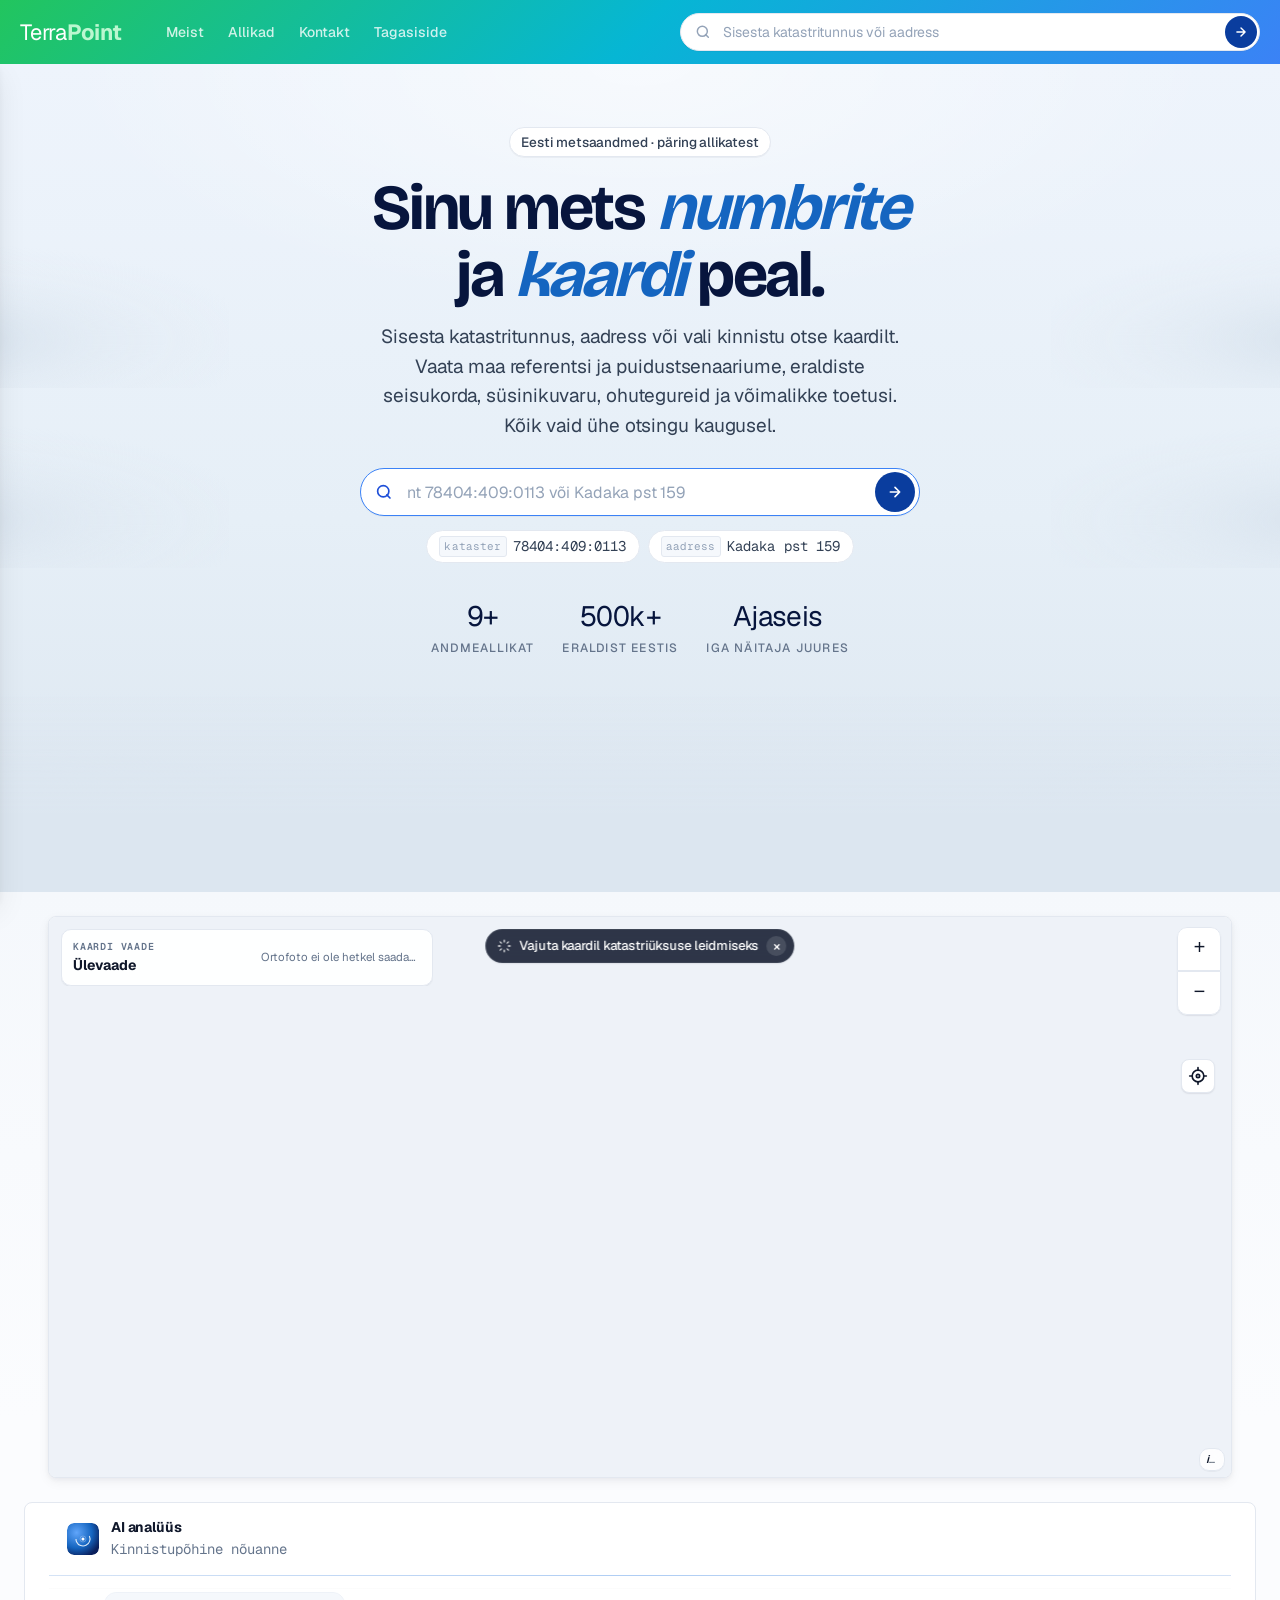
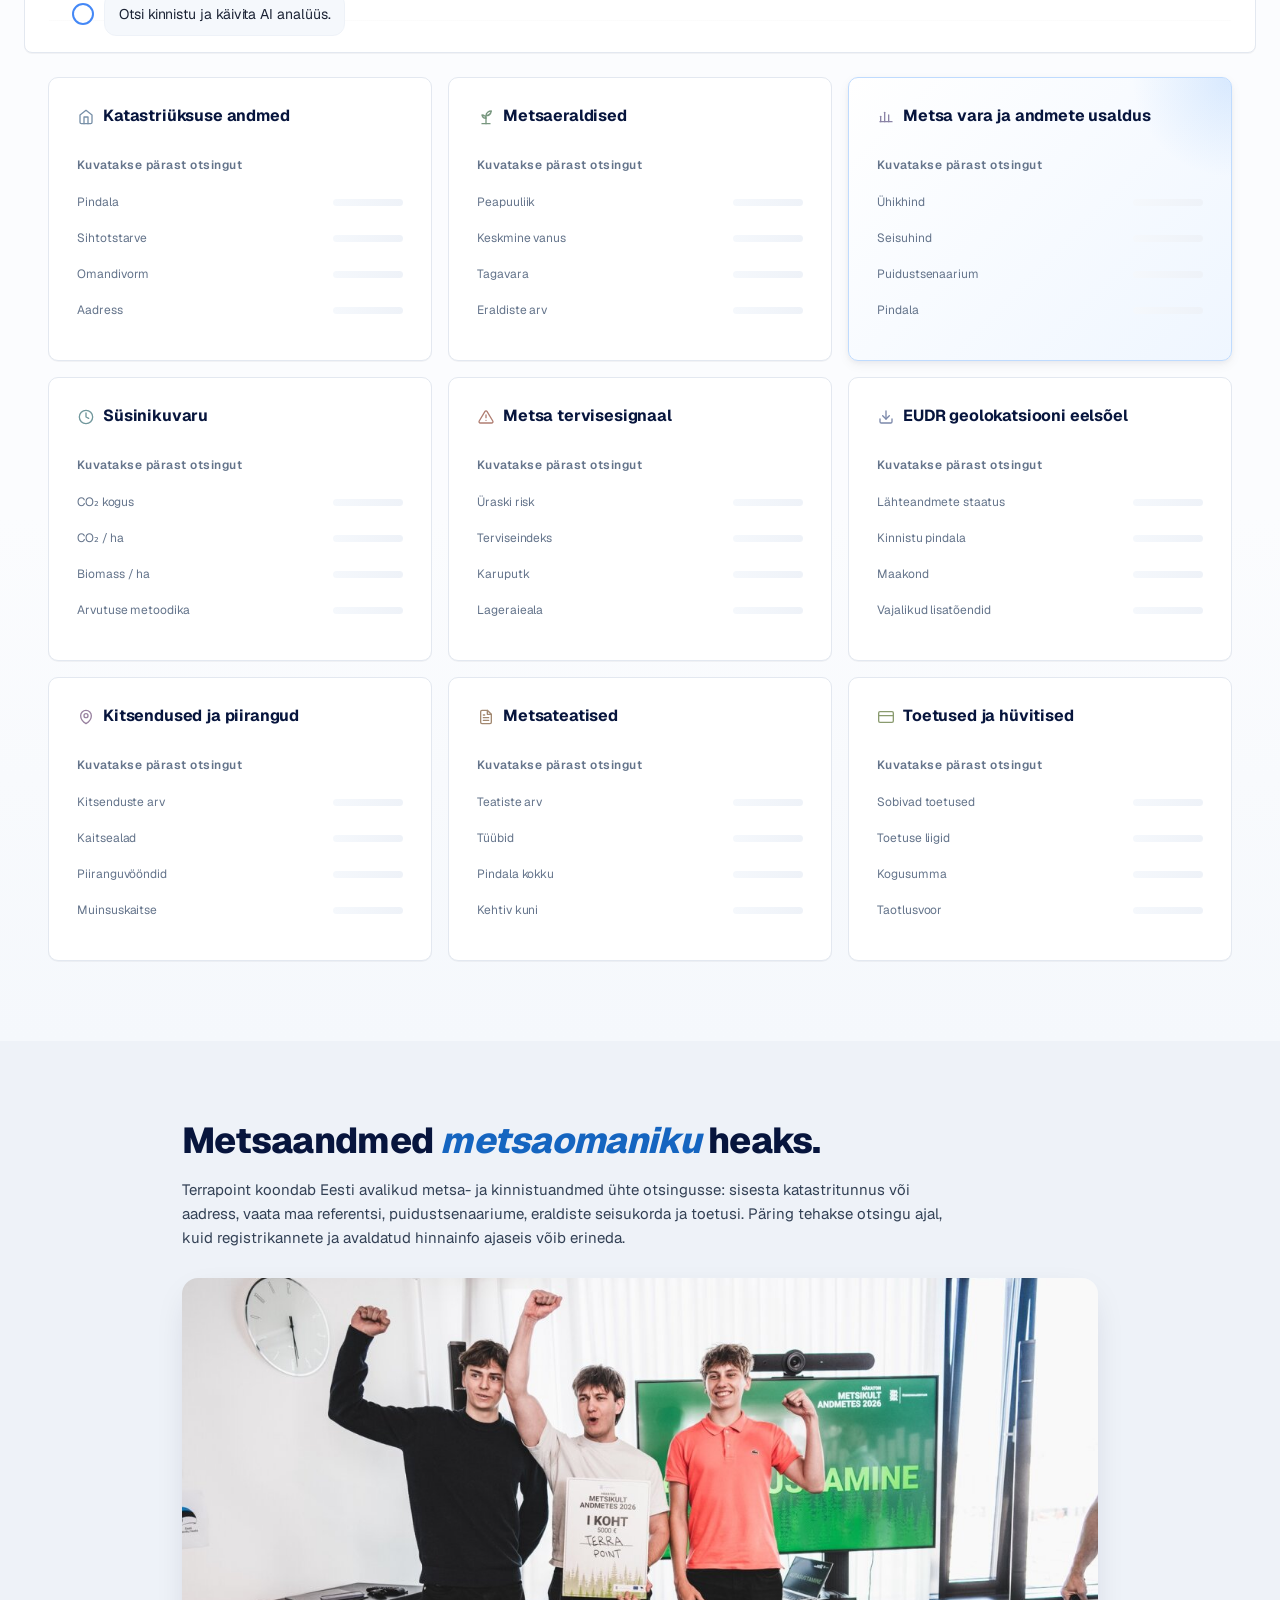
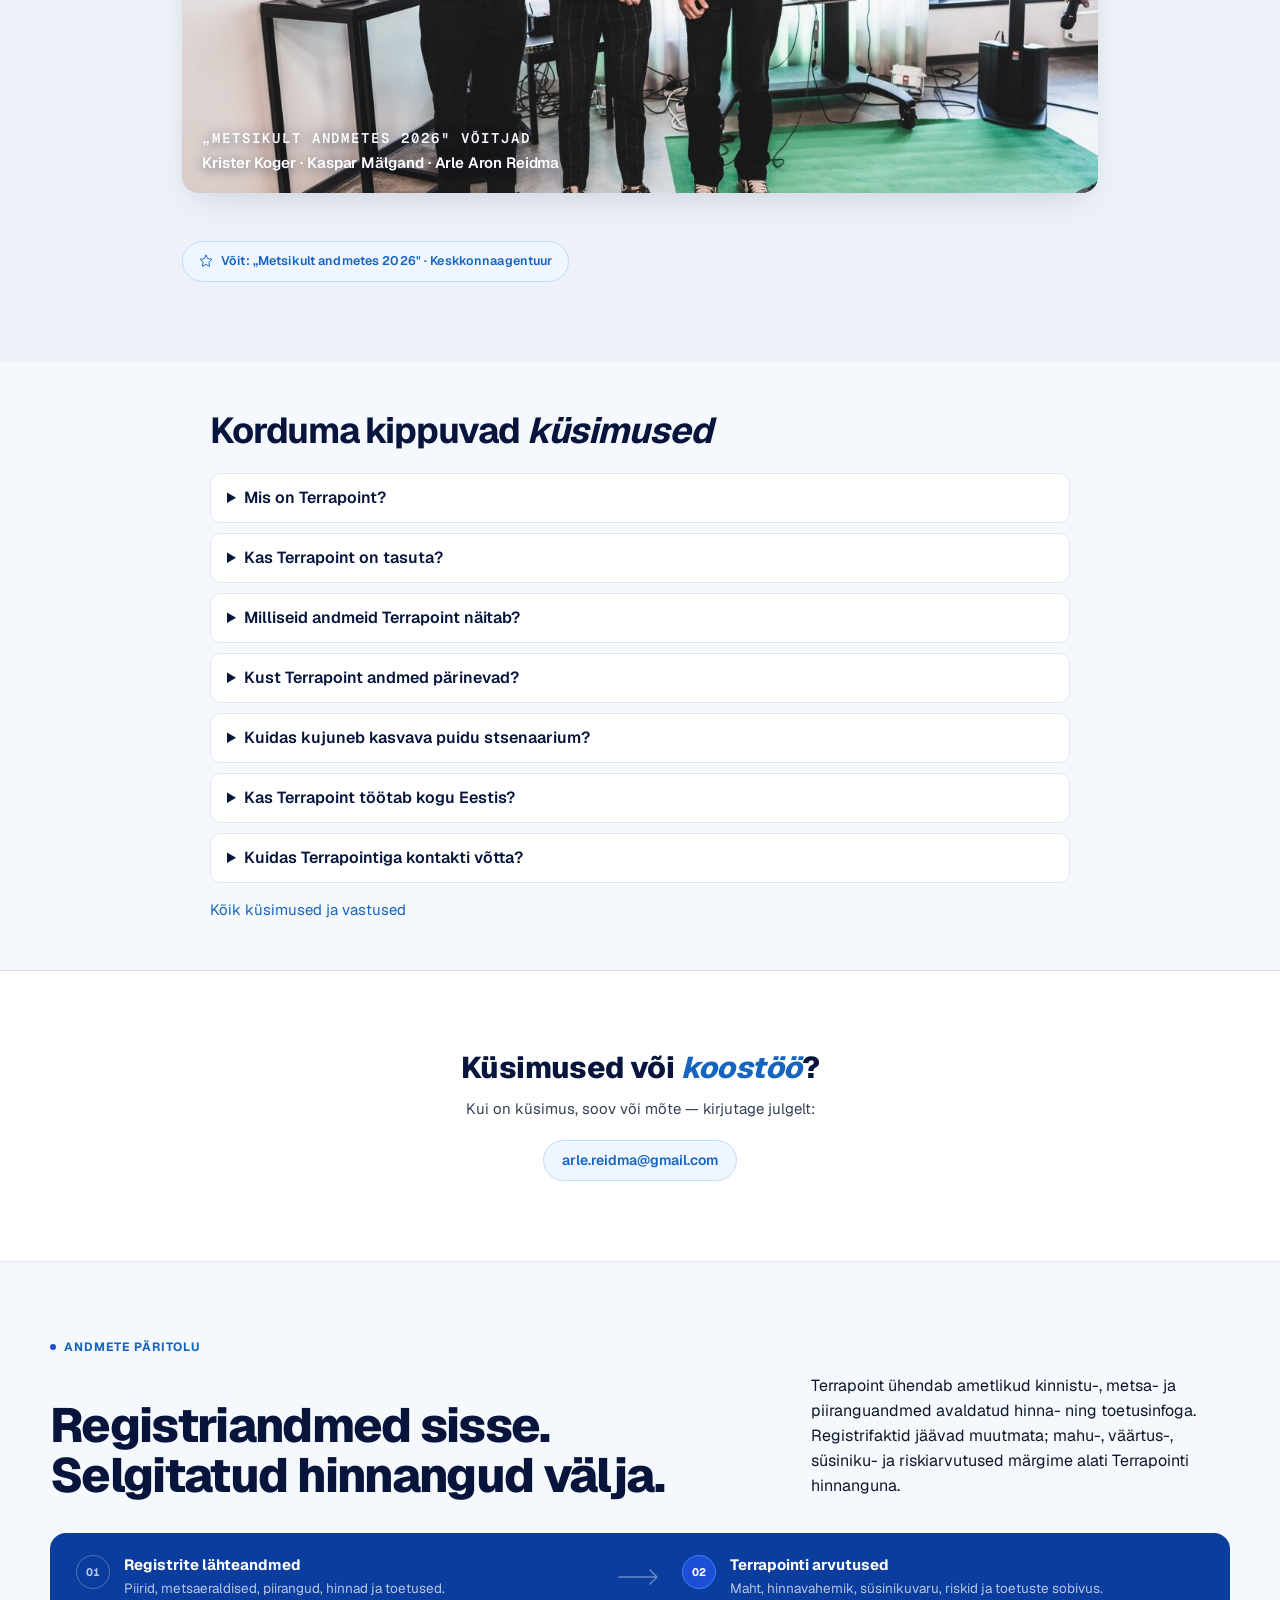
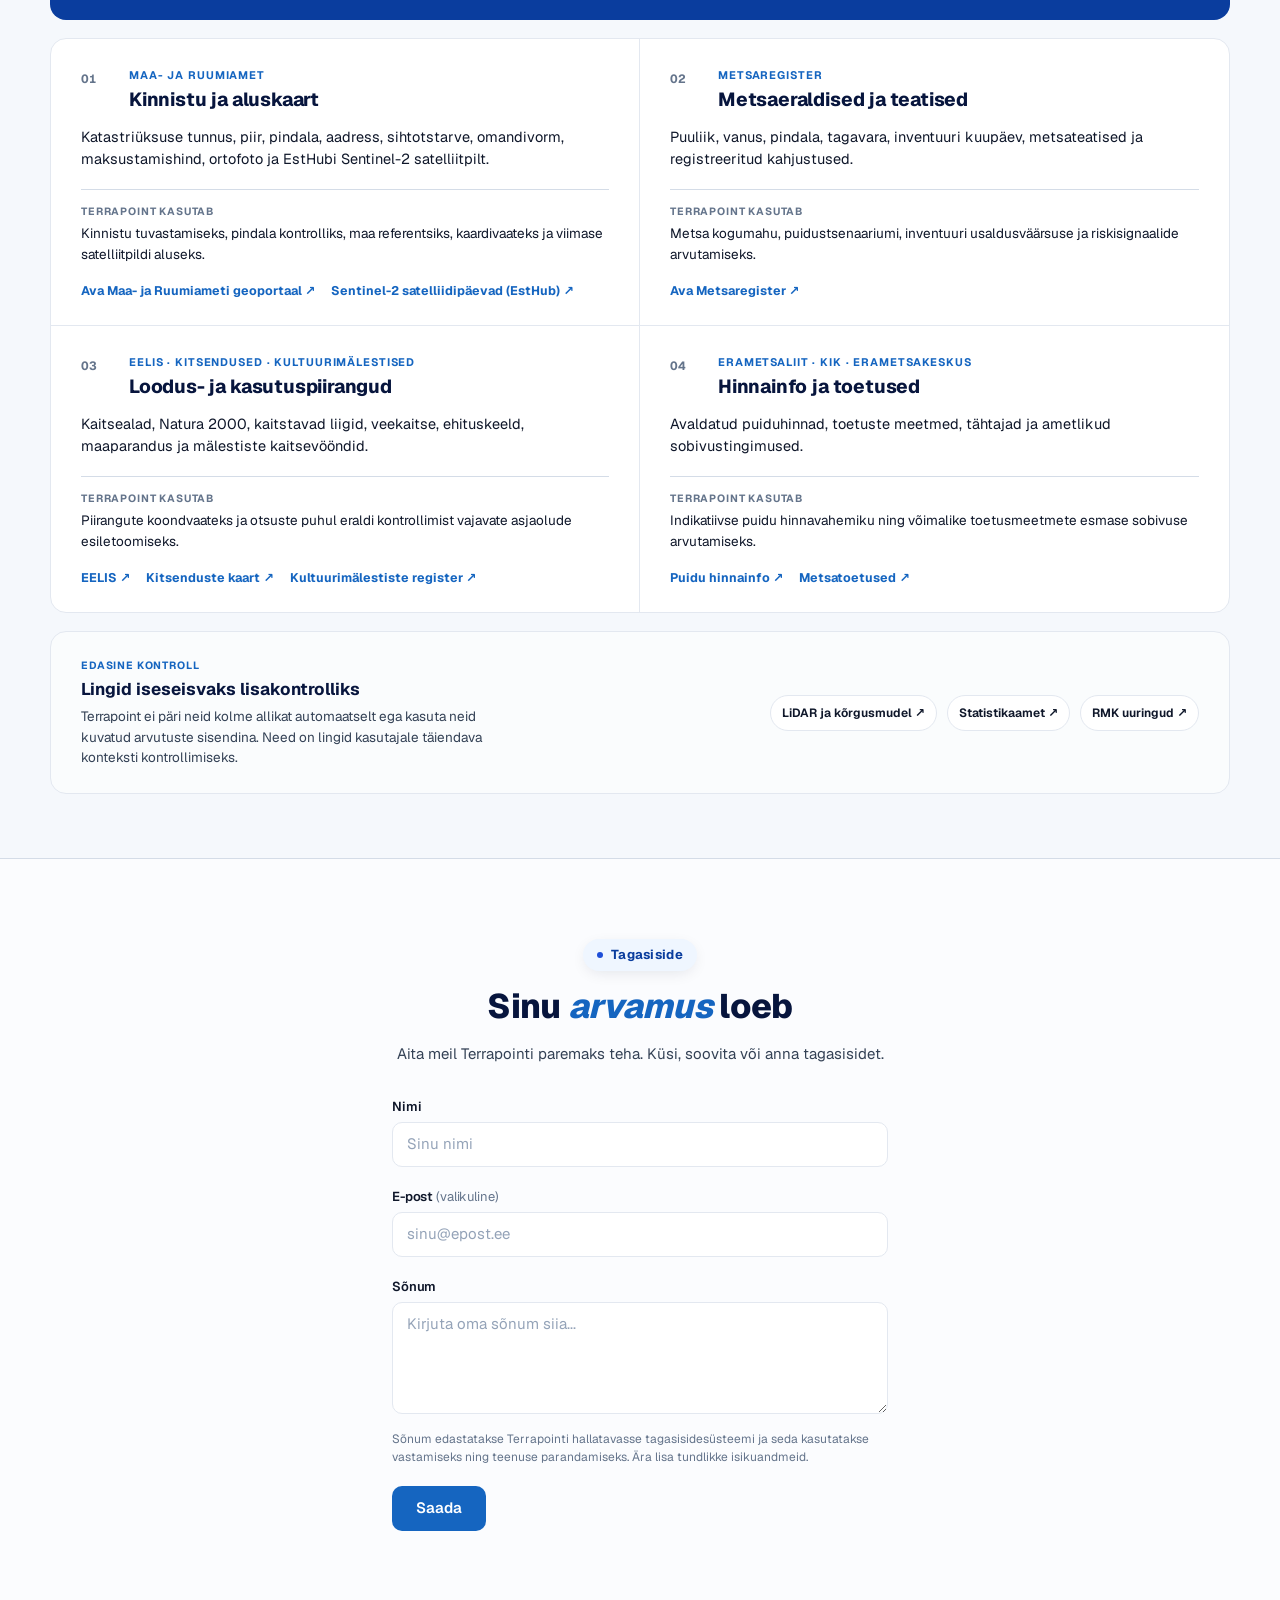
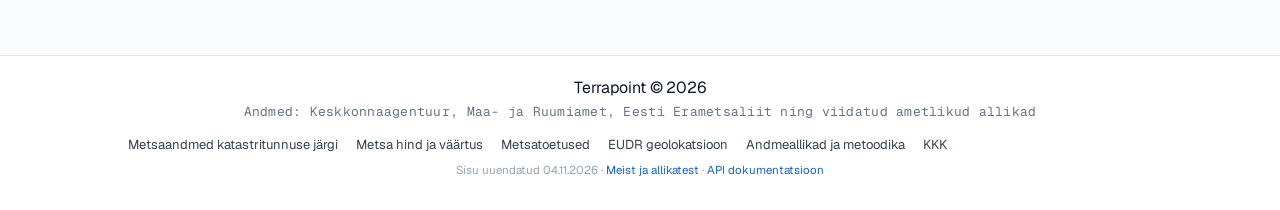
==== commit c9a1afd3: "fix: pilveolek kaardilt välja ja puuduvate eraldiste loetelu kasvav" ====
--- a/index.html
+++ b/index.html
@@ -55,7 +55,7 @@
     <script src="/static/vendor/leaflet/leaflet.js?v=1.9.4" defer></script>
     <link rel="stylesheet" href="/static/css/fonts.css?r=jkl001">
     <link rel="stylesheet" href="/static/css/font-sizes.css?r=jkl034">
-    <link rel="stylesheet" href="/static/css/style.css?r=jkl137">
+    <link rel="stylesheet" href="/static/css/style.css?r=jkl138">
     <script type="application/ld+json">
     {
       "@context": "https://schema.org",
@@ -429,7 +429,6 @@
                 <button type="button" class="map-satellite-control" id="map-satellite-control" aria-pressed="true" hidden>
                     <span class="map-satellite-swatch" aria-hidden="true"></span>
                     <span class="map-satellite-label" id="map-satellite-label">Sentinel-2 satelliitpilt</span>
-                    <span class="map-satellite-state" id="map-satellite-state"></span>
                 </button>
             </div>
         </div>
@@ -914,7 +913,7 @@
         </div>
     </footer>
 
-    <script defer src="/static/js/app.js?r=jkl018"></script>
+    <script defer src="/static/js/app.js?r=jkl019"></script>
     <script defer src="/static/js/hero.js?r=jkl001"></script>
 </body>
 </html>
--- a/static/css/style.css
+++ b/static/css/style.css
@@ -1498,16 +1498,6 @@
     background: var(--ink-6);
 }
 .map-satellite-label { overflow: hidden; text-overflow: ellipsis; white-space: nowrap; }
-.map-satellite-state {
-    flex: 0 0 auto;
-    color: var(--warn);
-    font-family: var(--ff-mono);
-    font-size: 10px;
-    font-weight: 700;
-    letter-spacing: 0.06em;
-    text-transform: uppercase;
-}
-.map-satellite-state:empty { display: none; }
 
 /* Pehmenda pildi serva, et satelliitpilt sulanduks ortofotoga ega näeks
    välja nagu kleebis. Keskosa jääb muutmata. */
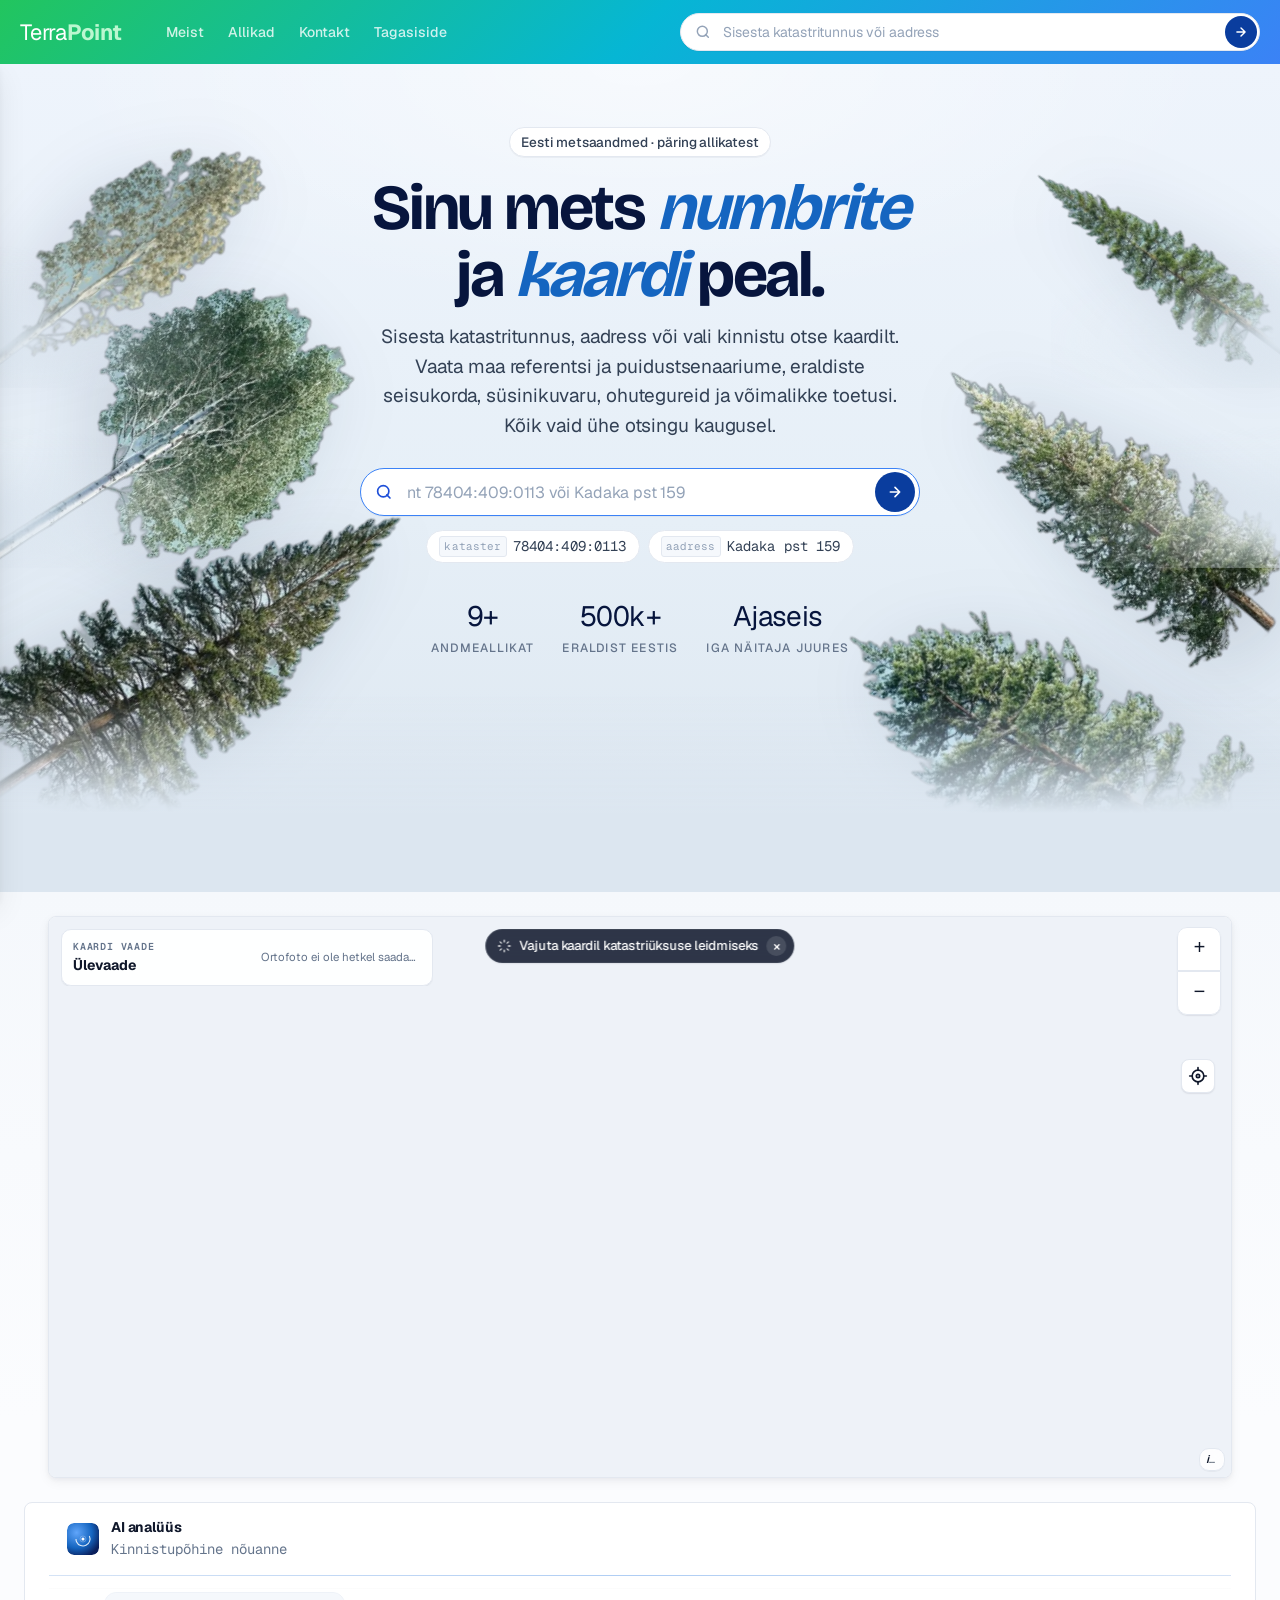
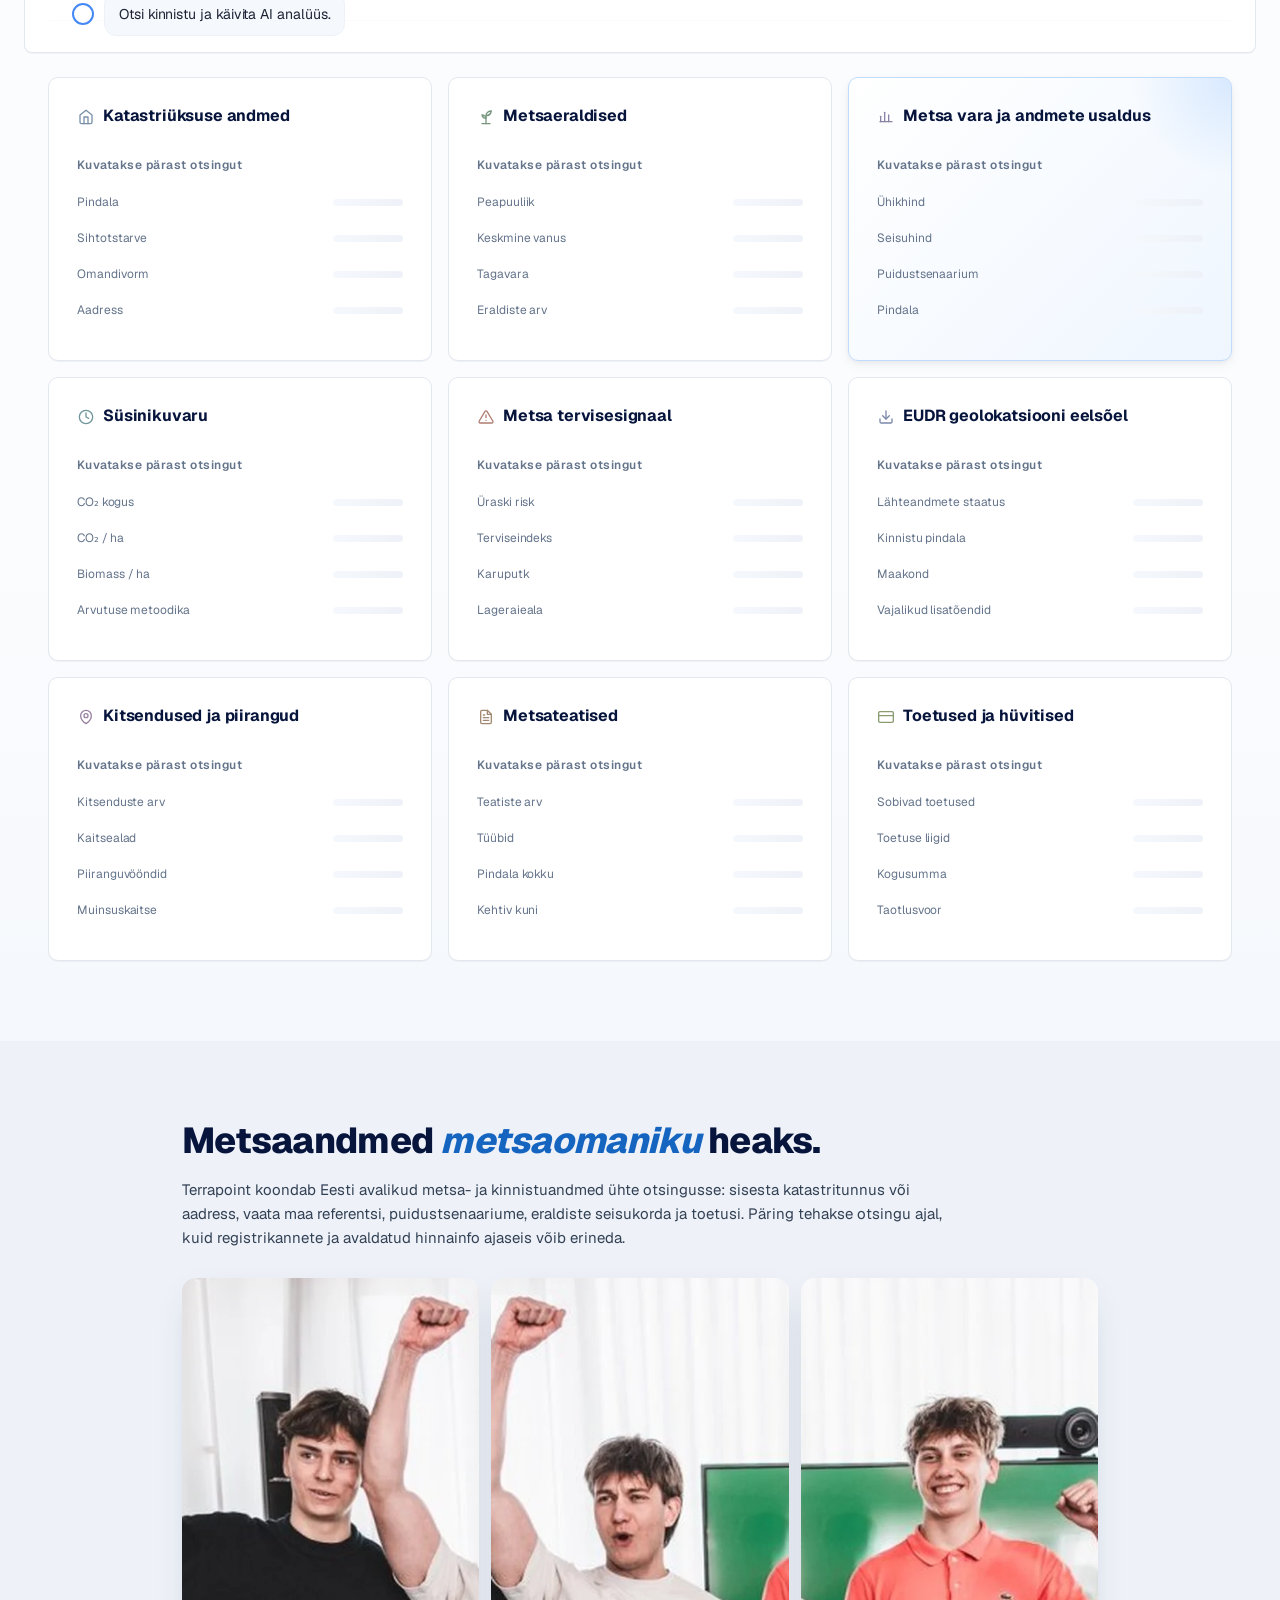
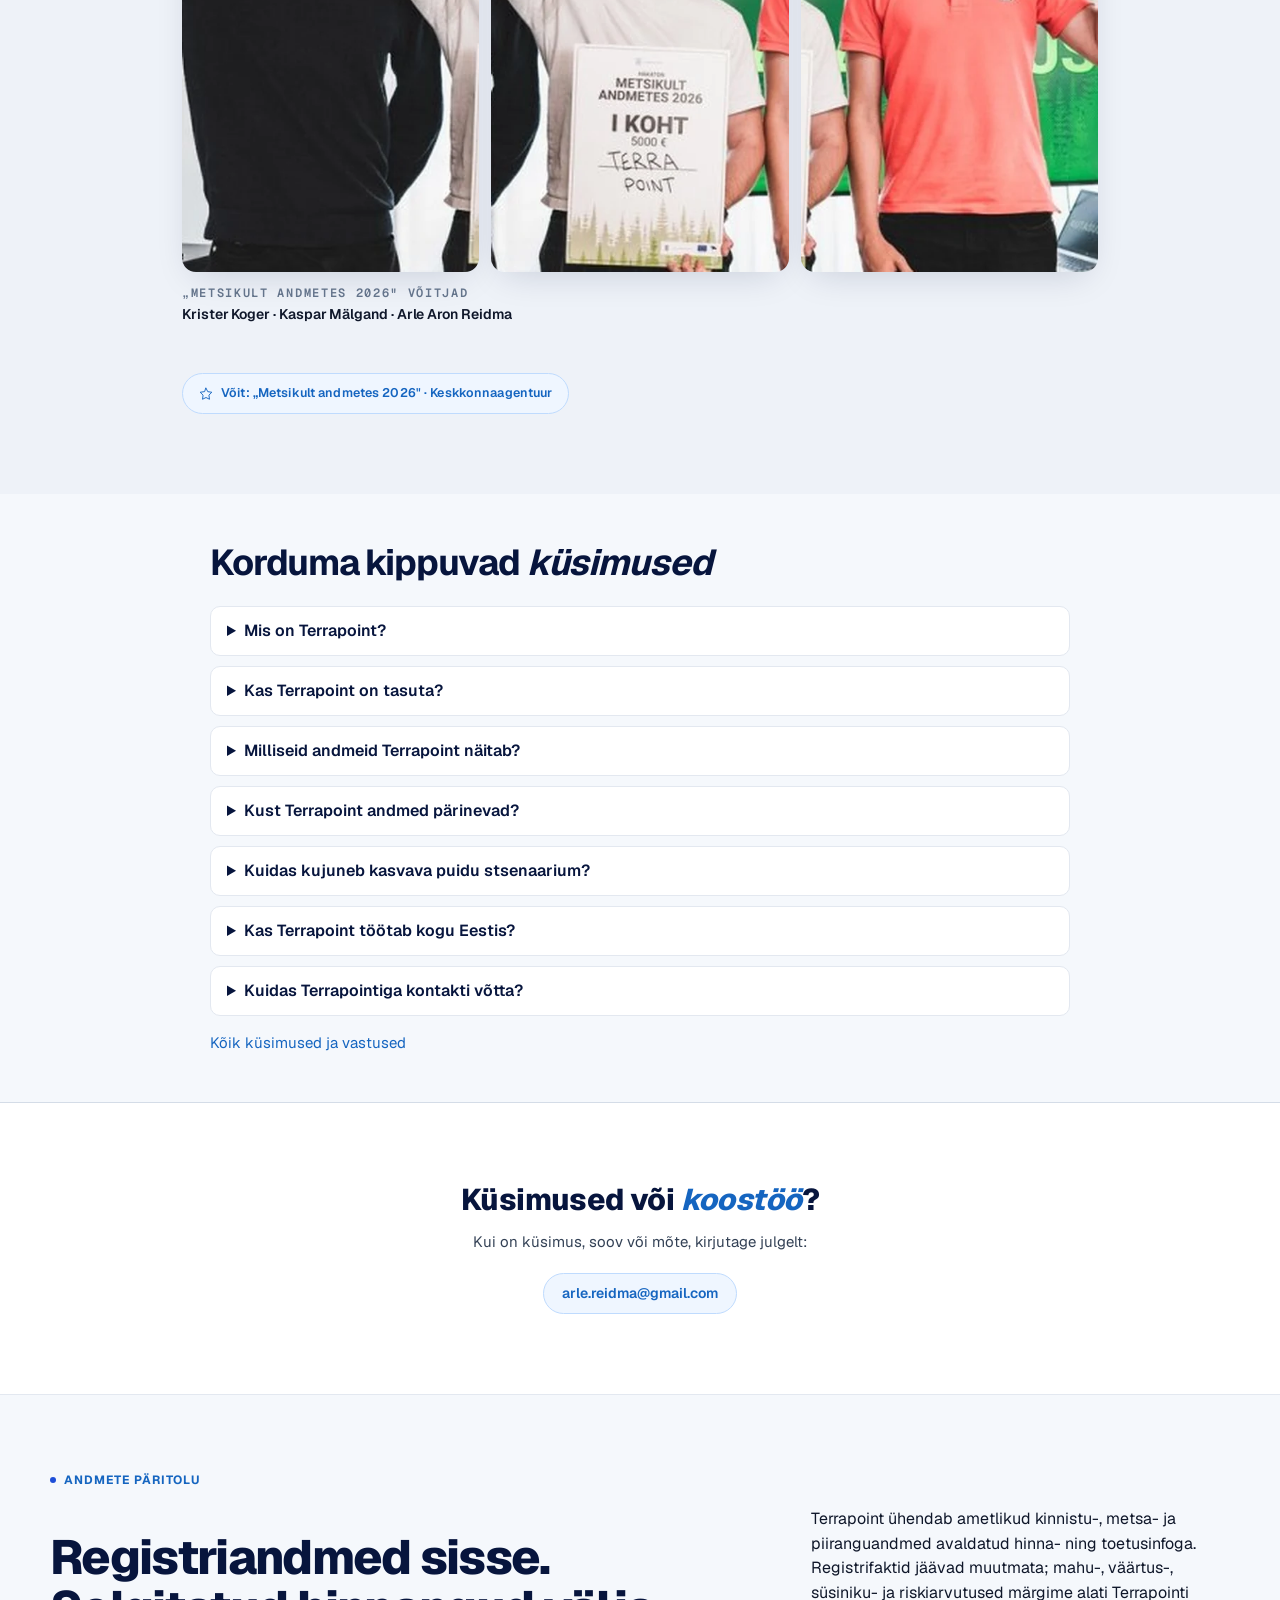
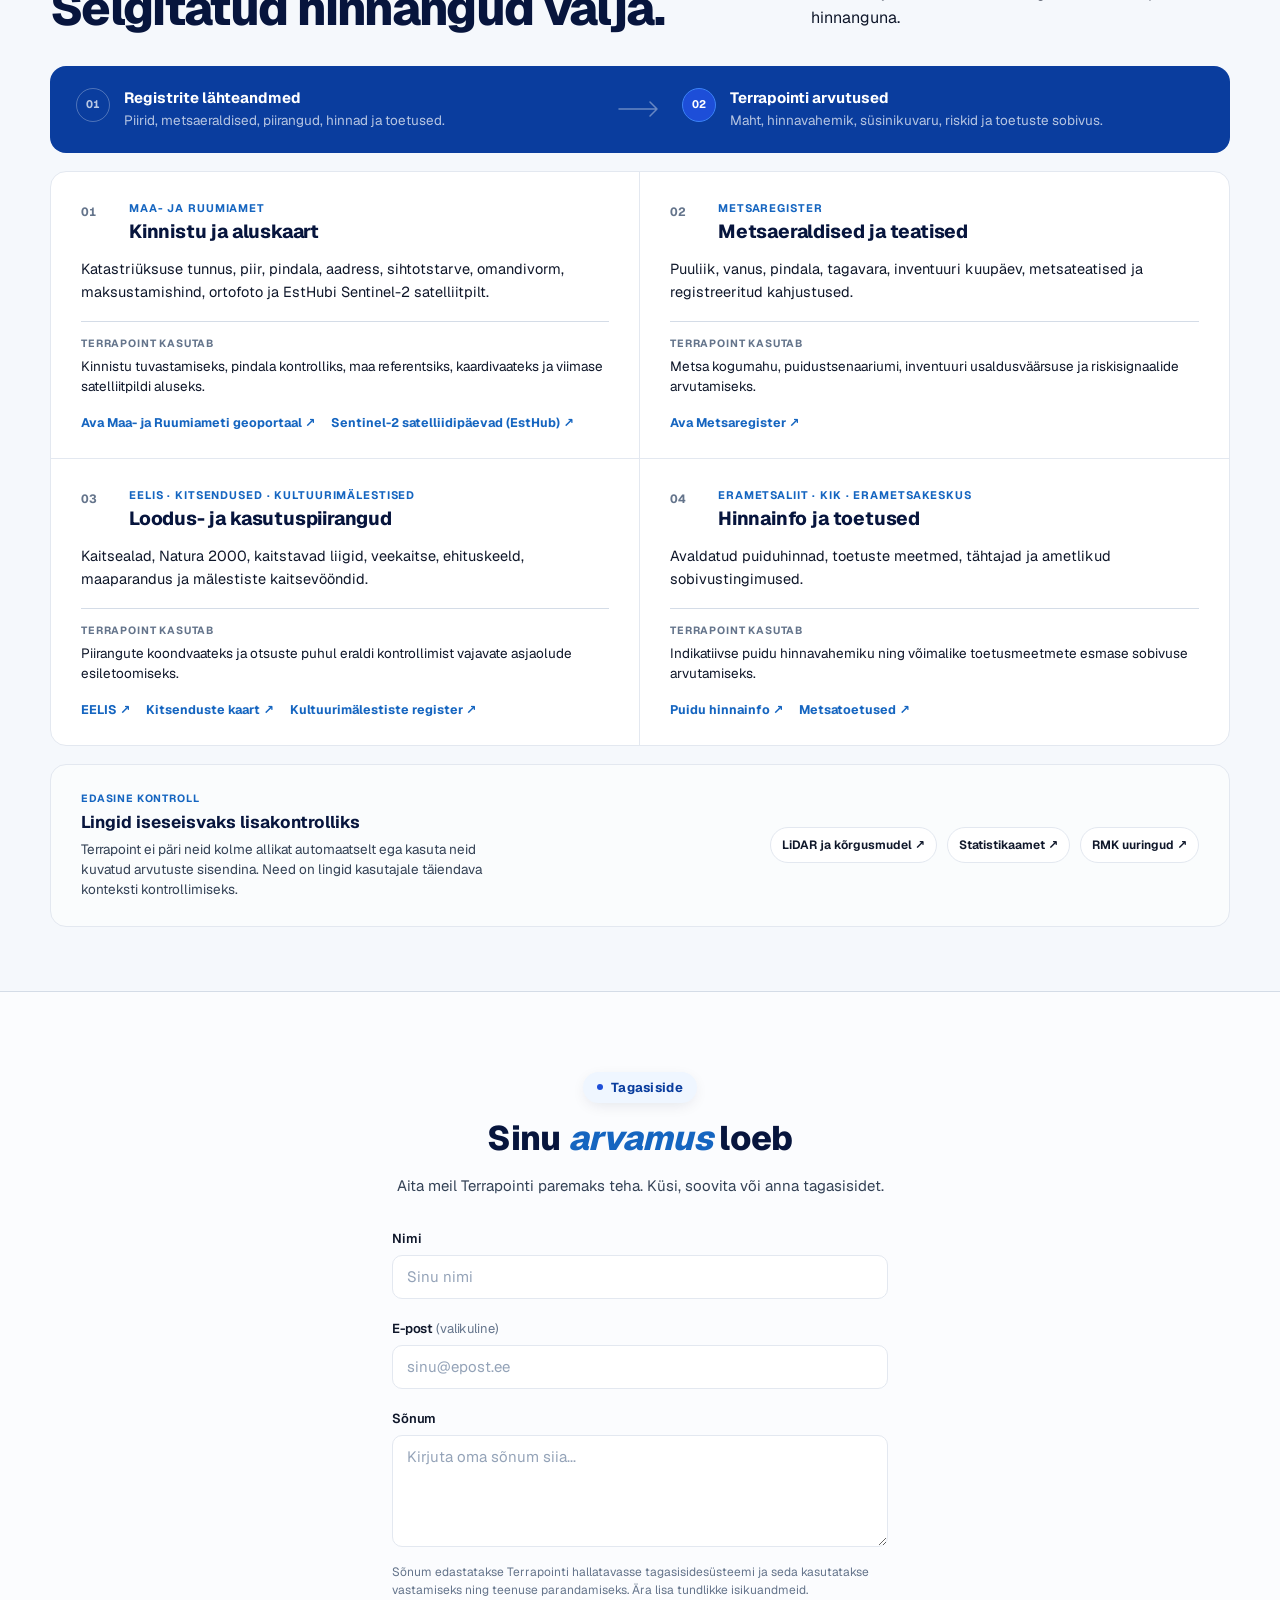
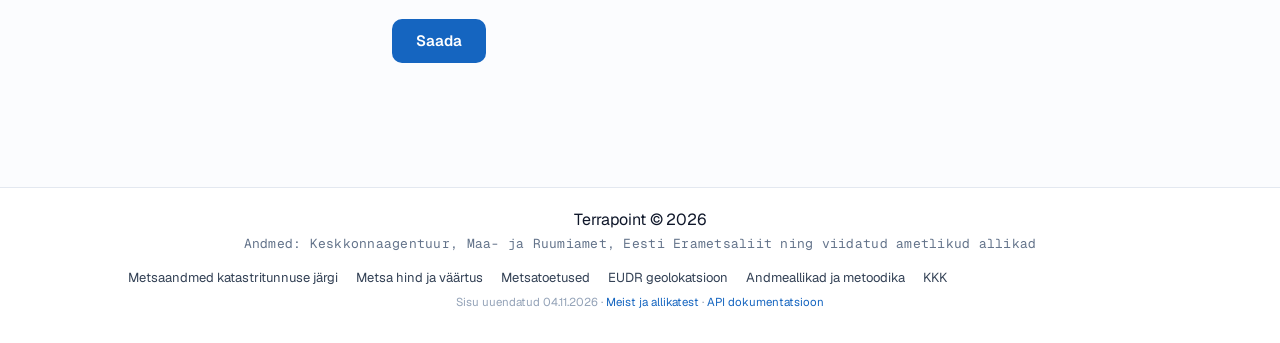
==== commit de2ea85d: "style: mõttekriipsud välja, puuduv väärtus sõnana, kolm tiimifotot" ====
--- a/index.html
+++ b/index.html
@@ -4,7 +4,7 @@
     <meta charset="UTF-8">
     <meta name="viewport" content="width=device-width, initial-scale=1.0, viewport-fit=cover">
     <title>Metsaandmed katastritunnuse järgi | Terrapoint</title>
-    <meta name="description" content="Terrapoint koondab ühe katastritunnuse alla Metsaregistri eraldised, puidu hinnavahemiku, süsinikuvaru, kitsendused ja toetused — allikate ja ajaseisuga.">
+    <meta name="description" content="Terrapoint koondab ühe katastritunnuse alla Metsaregistri eraldised, puidu hinnavahemiku, süsinikuvaru, kitsendused ja toetused, iga näitaja juures allikas.">
     <meta name="author" content="Terrapoint">
     <meta name="publisher" content="Terrapoint">
     <meta name="robots" content="index, follow, max-image-preview:large, max-snippet:-1, max-video-preview:-1, max-preview:-1">
@@ -31,7 +31,7 @@
     <link rel="mask-icon" href="/static/favicon.svg" color="#0a3d9e">
     <link rel="manifest" href="/site.webmanifest">
     <meta property="og:title" content="Metsaandmed katastritunnuse järgi | Terrapoint">
-    <meta property="og:description" content="Terrapoint koondab ühe katastritunnuse alla Metsaregistri eraldised, puidu hinnavahemiku, süsinikuvaru, kitsendused ja toetused — allikate ja ajaseisuga.">
+    <meta property="og:description" content="Terrapoint koondab ühe katastritunnuse alla Metsaregistri eraldised, puidu hinnavahemiku, süsinikuvaru, kitsendused ja toetused, iga näitaja juures allikas.">
     <meta property="og:type" content="website">
     <meta property="og:url" content="https://terrapoint.ee/">
     <meta property="og:site_name" content="Terrapoint">
@@ -41,12 +41,12 @@
     <meta property="og:image:type" content="image/png">
     <meta property="og:image:width" content="1200">
     <meta property="og:image:height" content="630">
-    <meta property="og:image:alt" content="Terrapoint — Eesti metsaandmete analüüsi tööriist: maa referents, puidustsenaariumid, eraldised, süsinikuvaru, riskid ja toetused.">
+    <meta property="og:image:alt" content="Terrapoint: Eesti metsaandmete analüüsi tööriist. Maa referents, puidustsenaariumid, eraldised, süsinikuvaru, riskid ja toetused.">
     <meta name="twitter:card" content="summary_large_image">
     <meta name="twitter:title" content="Metsaandmed katastritunnuse järgi | Terrapoint">
-    <meta name="twitter:description" content="Terrapoint koondab ühe katastritunnuse alla Metsaregistri eraldised, puidu hinnavahemiku, süsinikuvaru, kitsendused ja toetused — allikate ja ajaseisuga.">
+    <meta name="twitter:description" content="Terrapoint koondab ühe katastritunnuse alla Metsaregistri eraldised, puidu hinnavahemiku, süsinikuvaru, kitsendused ja toetused, iga näitaja juures allikas.">
     <meta name="twitter:image" content="https://terrapoint.ee/static/og-image.png">
-    <meta name="twitter:image:alt" content="Terrapoint — Eesti metsaandmete analüüsi tööriist">
+    <meta name="twitter:image:alt" content="Terrapoint: Eesti metsaandmete analüüsi tööriist">
     <meta name="twitter:label1" content="Otsing">
     <meta name="twitter:data1" content="Katastri number või aadress">
     <link rel="preconnect" href="https://tiles.maaamet.ee">
@@ -55,7 +55,7 @@
     <script src="/static/vendor/leaflet/leaflet.js?v=1.9.4" defer></script>
     <link rel="stylesheet" href="/static/css/fonts.css?r=jkl001">
     <link rel="stylesheet" href="/static/css/font-sizes.css?r=jkl034">
-    <link rel="stylesheet" href="/static/css/style.css?r=jkl138">
+    <link rel="stylesheet" href="/static/css/style.css?r=jkl140">
     <script type="application/ld+json">
     {
       "@context": "https://schema.org",
@@ -64,7 +64,7 @@
           "@type": "WebSite",
           "@id": "https://terrapoint.ee/#website",
           "name": "Terrapoint",
-          "alternateName": "Terrapoint — Eesti metsaandmete analüüs",
+          "alternateName": "Eesti metsaandmete analüüs",
           "url": "https://terrapoint.ee/",
           "inLanguage": "et",
           "description": "Eesti metsaandmete analüüsi tööriist: maa referents, puidustsenaariumid, eraldised, süsinikuvaru, riskid ja toetused.",
@@ -111,7 +111,7 @@
           "@type": "WebApplication",
           "@id": "https://terrapoint.ee/#webapp",
           "name": "Terrapoint",
-          "alternateName": "Terrapoint — Metsaportaal",
+          "alternateName": "Terrapointi metsaportaal",
           "url": "https://terrapoint.ee/",
           "inLanguage": "et",
           "applicationCategory": "BusinessApplication",
@@ -305,7 +305,7 @@
     </div>
 
     <main>
-    <!-- Landing / Intro — angled forest hero (trees at an angle, disappear on scroll) -->
+    <!-- Landing / Intro: angled forest hero (trees at an angle, disappear on scroll) -->
     <section class="landing hero-scene" id="landing" aria-label="Terrapoint sissejuhatus">
         <div class="hero-trees" aria-hidden="true">
             <div class="hero-tree hero-tree--left hero-tree--left-1"><picture><source media="(min-width: 769px)" type="image/webp" srcset="/static/img/tree-barrier-left.webp"><img src="[data-uri]" alt="" decoding="async"></picture></div>
@@ -361,7 +361,7 @@
         </div>
     </section>
 
-    <!-- Dashboard (nähtav kohe lehe alguses — kaart + 9 preview sektsiooni,
+    <!-- Dashboard (nähtav kohe lehe alguses: kaart + 9 preview sektsiooni,
          andmed laaditakse peale otsingut) -->
     <section id="dashboard" class="dashboard" aria-label="Kinnistu analüüsi tulemused" tabindex="-1">
         <h2 id="dashboard-title" class="sr-only" hidden>Kinnistu analüüsi tulemused</h2>
@@ -385,7 +385,7 @@
                 <div class="map-confirm" id="map-confirm" role="dialog" aria-labelledby="map-confirm-title" aria-describedby="map-confirm-text" aria-modal="false" hidden>
                     <div class="map-confirm-card">
                         <div class="map-confirm-eyebrow" id="map-confirm-title">Leitud katastriüksus</div>
-                        <div class="map-confirm-tunnus" id="map-confirm-tunnus">—</div>
+                        <div class="map-confirm-tunnus" id="map-confirm-tunnus"></div>
                         <div class="map-confirm-text" id="map-confirm-text">Kas soovid vaadata selle kinnistu andmeid?</div>
                         <div class="map-confirm-actions">
                             <button type="button" class="map-confirm-btn map-confirm-btn-secondary" id="map-confirm-cancel">Tühista</button>
@@ -688,13 +688,17 @@
             <h2 class="about-title">Metsaandmed <em>metsaomaniku</em> heaks.</h2>
             <p class="about-lead">Terrapoint koondab Eesti avalikud metsa- ja kinnistuandmed ühte otsingusse: sisesta katastritunnus või aadress, vaata maa referentsi, puidustsenaariume, eraldiste seisukorda ja toetusi. Päring tehakse otsingu ajal, kuid registrikannete ja avaldatud hinnainfo ajaseis võib erineda.</p>
 
-            <div class="about-photo">
-                <img src="/static/img/team-hackathon-2026.jpg" alt="Terrapoint tiim Metsikult andmetes 2026 häkatoni võitjad: Krister Koger, Kaspar Mälgand, Arle Aron Reidma" loading="lazy" decoding="async">
-                <div class="about-photo-caption">
-                    <span class="about-photo-caption-title">„Metsikult andmetes 2026" võitjad</span>
-                    <span class="about-photo-caption-names">Krister Koger · Kaspar Mälgand · Arle Aron Reidma</span>
-                </div>
-            </div>
+            <figure class="about-photos">
+                <div class="about-photo-grid">
+                    <img src="/static/img/team_2026_1.webp" alt="Terrapointi tiimiliige Metsikult andmetes 2026 häkatoni laval" width="420" height="840" loading="lazy" decoding="async">
+                    <img src="/static/img/team_2026_2.webp" alt="Terrapointi tiimiliige hoiab Metsikult andmetes 2026 esikoha diplomit" width="420" height="840" loading="lazy" decoding="async">
+                    <img src="/static/img/team_2026_3.webp" alt="Terrapointi tiimiliige Metsikult andmetes 2026 häkatoni laval" width="420" height="840" loading="lazy" decoding="async">
+                </div>
+                <figcaption class="about-photos-caption">
+                    <span class="about-photos-caption-title">„Metsikult andmetes 2026" võitjad</span>
+                    <span class="about-photos-caption-names">Krister Koger · Kaspar Mälgand · Arle Aron Reidma</span>
+                </figcaption>
+            </figure>
 
             <div class="about-hackathon">
                 <div class="about-hackathon-badge">
@@ -748,7 +752,7 @@
     <section class="contact" id="kontakt" aria-label="Kontakt">
         <div class="contact-inner">
             <h2 class="contact-title">Küsimused või <em>koostöö</em>?</h2>
-            <p class="contact-lead">Kui on küsimus, soov või mõte — kirjutage julgelt:</p>
+            <p class="contact-lead">Kui on küsimus, soov või mõte, kirjutage julgelt:</p>
             <a class="contact-email" href="mailto:arle.reidma@gmail.com">arle.reidma@gmail.com</a>
         </div>
     </section>
@@ -913,7 +917,7 @@
         </div>
     </footer>
 
-    <script defer src="/static/js/app.js?r=jkl019"></script>
+    <script defer src="/static/js/app.js?r=jkl021"></script>
     <script defer src="/static/js/hero.js?r=jkl001"></script>
 </body>
 </html>
--- a/static/css/style.css
+++ b/static/css/style.css
@@ -4784,52 +4784,50 @@
     .about { padding: 56px 0; }
     .about-inner { padding: 0 20px; }
 }
-.about-photo {
-    position: relative;
+/* Kolm portreefotot ühe grupipildi asemel: iga tiimiliige oma kaadris. */
+.about-photos {
     margin: 0 0 40px;
-    border-radius: 16px;
-    overflow: hidden;
+}
+.about-photo-grid {
+    display: grid;
+    grid-template-columns: repeat(3, 1fr);
+    gap: 12px;
+}
+.about-photo-grid img {
+    width: 100%;
+    height: auto;
+    aspect-ratio: 1 / 2;
+    object-fit: cover;
+    object-position: center top;
+    display: block;
+    border-radius: 14px;
+    background: var(--blue-50);
     box-shadow: 0 12px 36px -12px rgba(7, 21, 61, 0.18);
-    background: var(--blue-50);
-    aspect-ratio: 16/9;
-}
-.about-photo img {
-    width: 100%;
-    height: 100%;
-    object-fit: cover;
-    object-position: center 30%;
-    display: block;
-}
-.about-photo-caption {
-    position: absolute;
-    left: 20px;
-    bottom: 18px;
-    z-index: 2;
+}
+.about-photos-caption {
     display: flex;
     flex-direction: column;
-    gap: 3px;
-    color: var(--white);
-    text-shadow: 0 2px 12px rgba(7, 21, 61, 0.6);
-    max-width: calc(100% - 40px);
-}
-.about-photo-caption-title {
-    font-size: 14px;
+    gap: 2px;
+    margin-top: 12px;
+}
+.about-photos-caption-title {
+    font-size: 12px;
     font-weight: 700;
     letter-spacing: 0.14em;
     text-transform: uppercase;
-    color: rgba(255,255,255,0.95);
+    color: var(--ink-4);
     font-family: var(--ff-mono);
 }
-.about-photo-caption-names {
-    font-size: 15px;
+.about-photos-caption-names {
+    font-size: 14px;
     font-weight: 600;
     letter-spacing: -0.005em;
-    color: var(--white);
+    color: var(--ink-2);
 }
 @media (max-width: 640px) {
-    .about-photo-caption { left: 14px; bottom: 12px; }
-    .about-photo-caption-title { font-size: 12.5px; }
-    .about-photo-caption-names { font-size: 13.5px; }
+    .about-photo-grid { gap: 8px; }
+    .about-photos-caption-title { font-size: 11px; }
+    .about-photos-caption-names { font-size: 12.5px; }
 }
 .about-title {
     font-size: clamp(26px, 3.6vw, 36px);
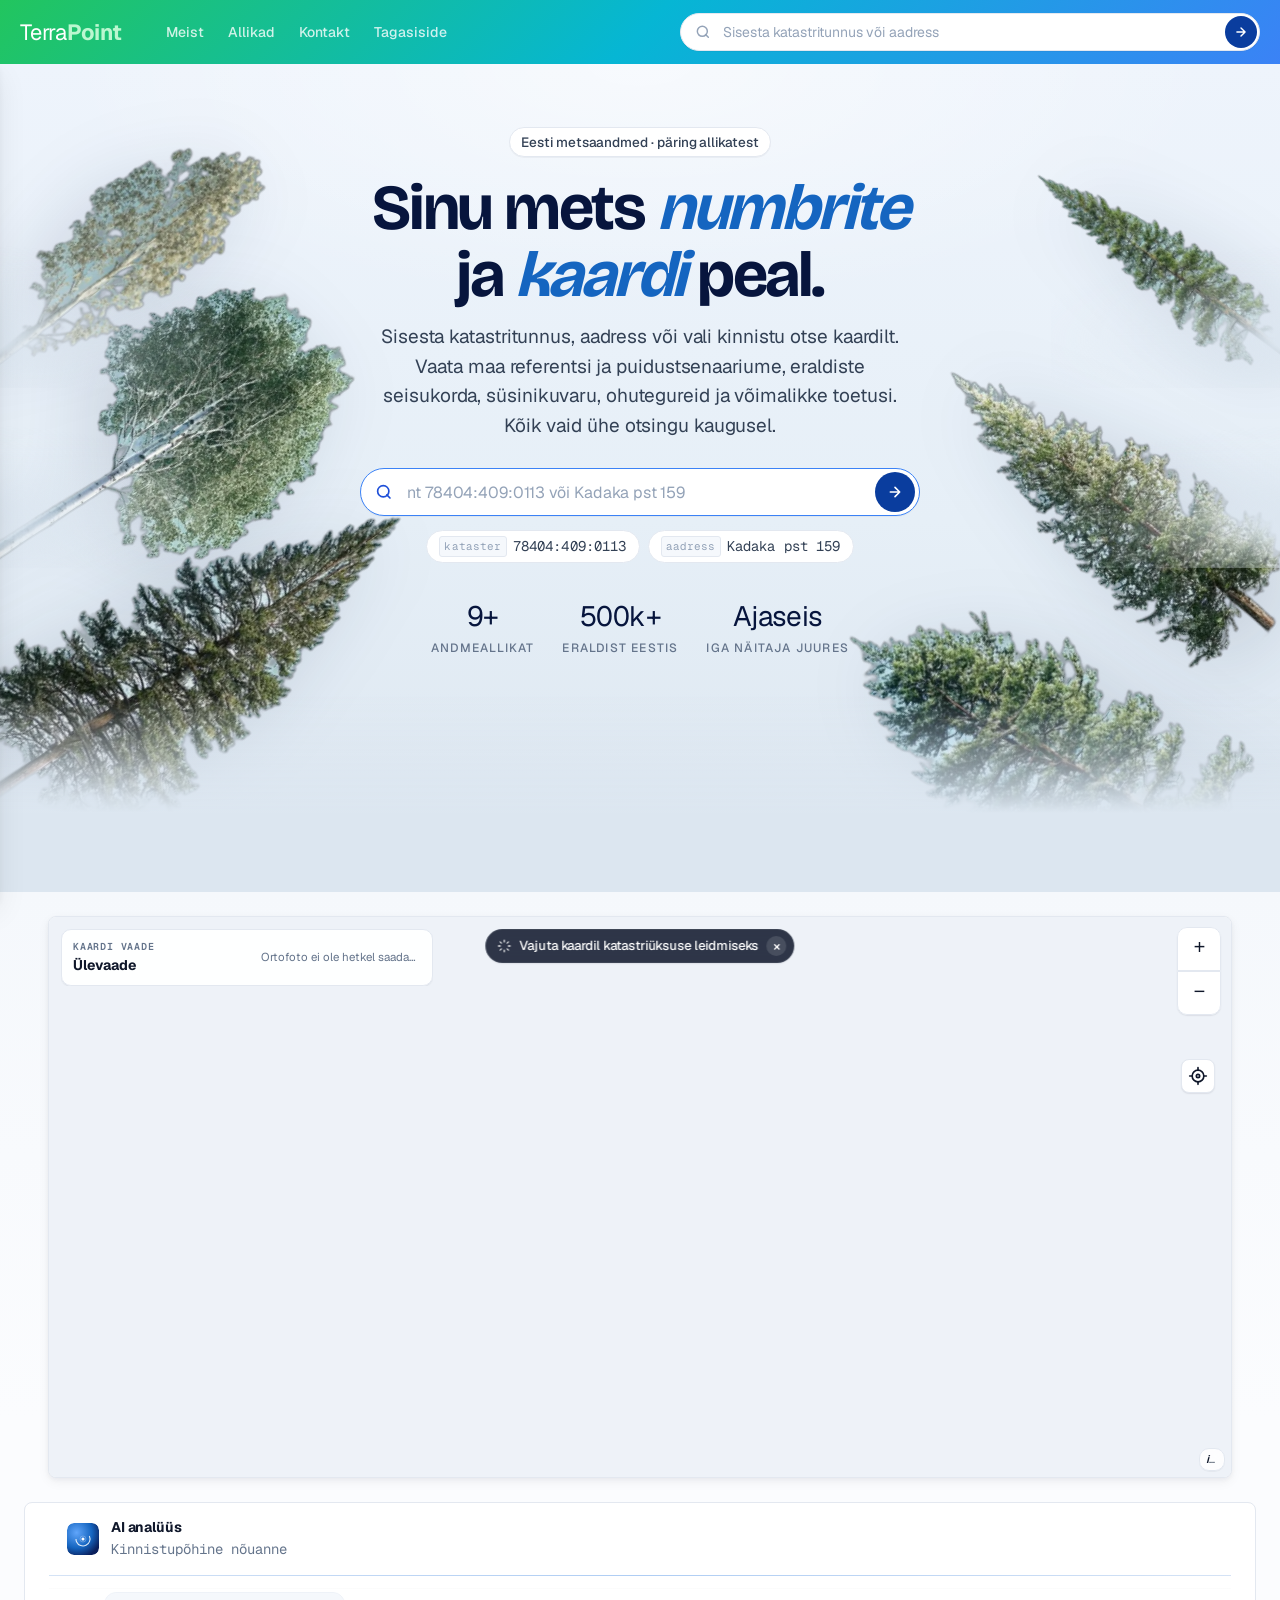
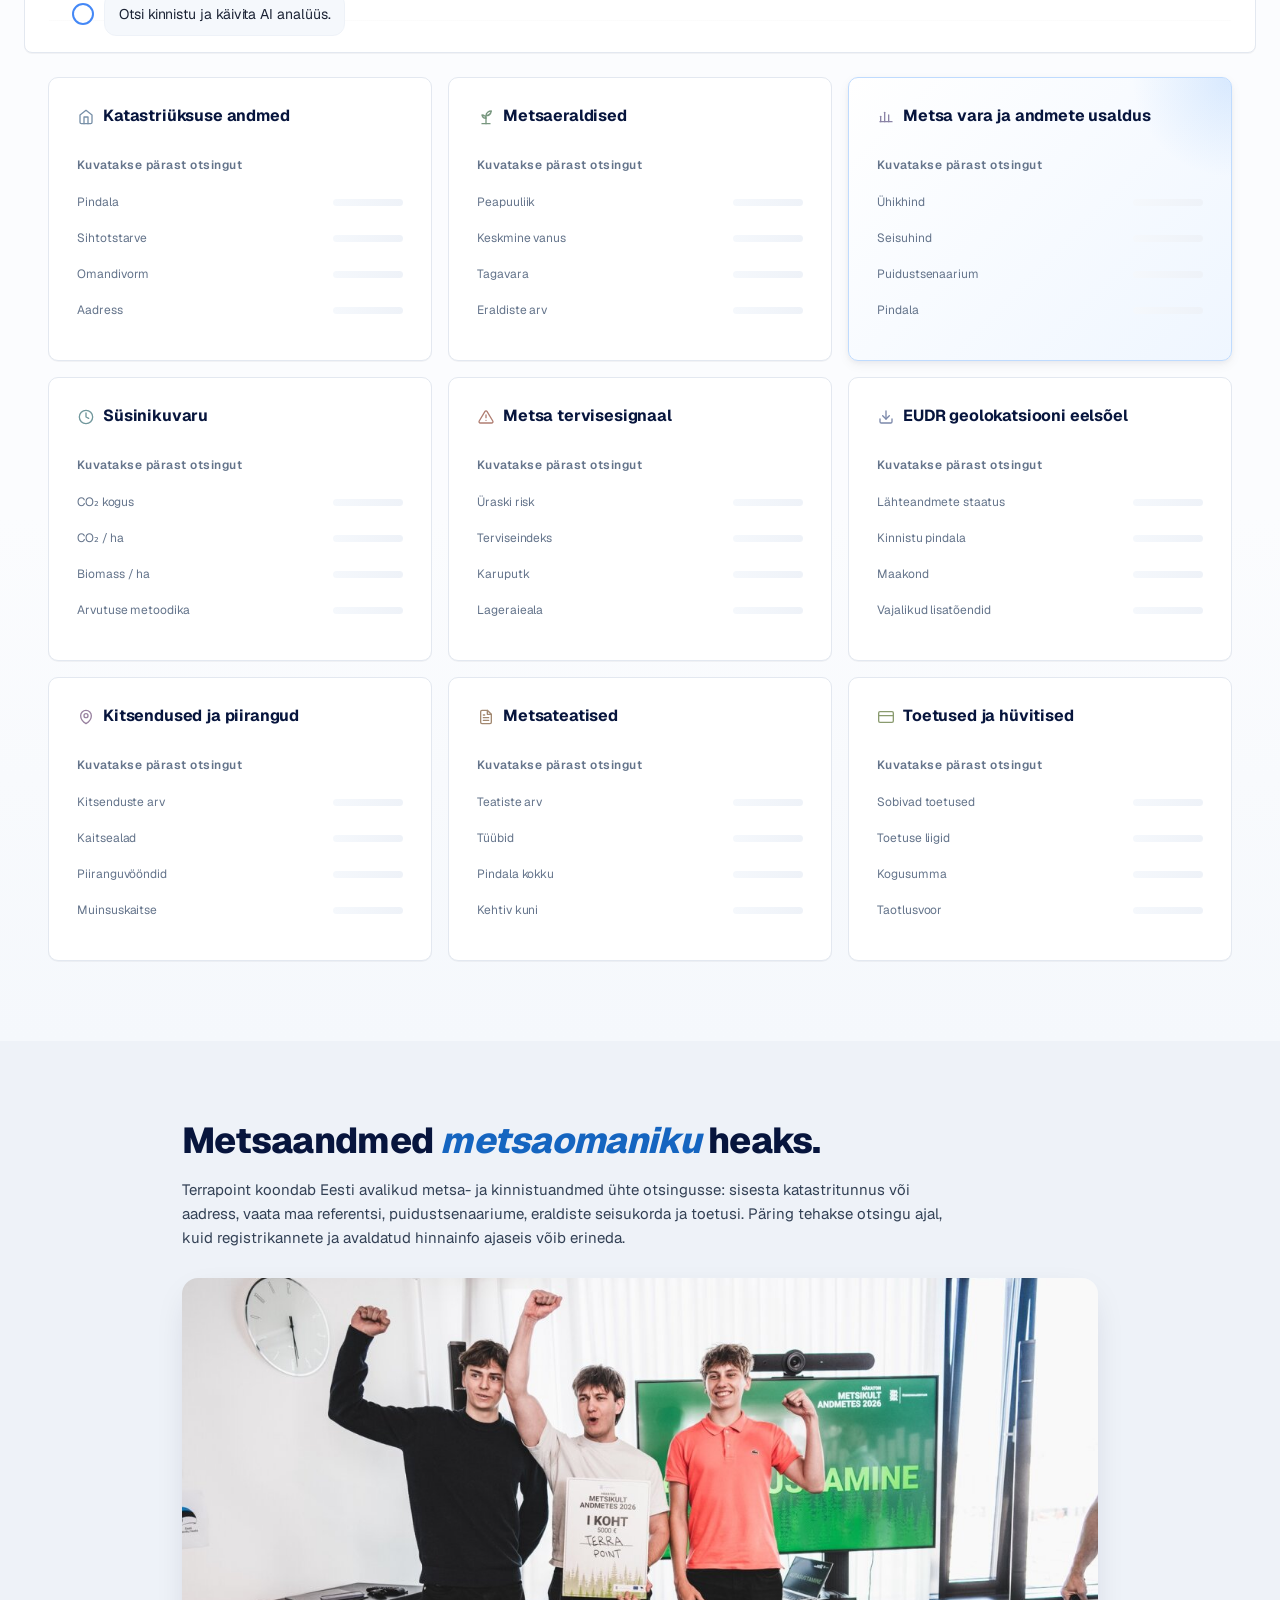
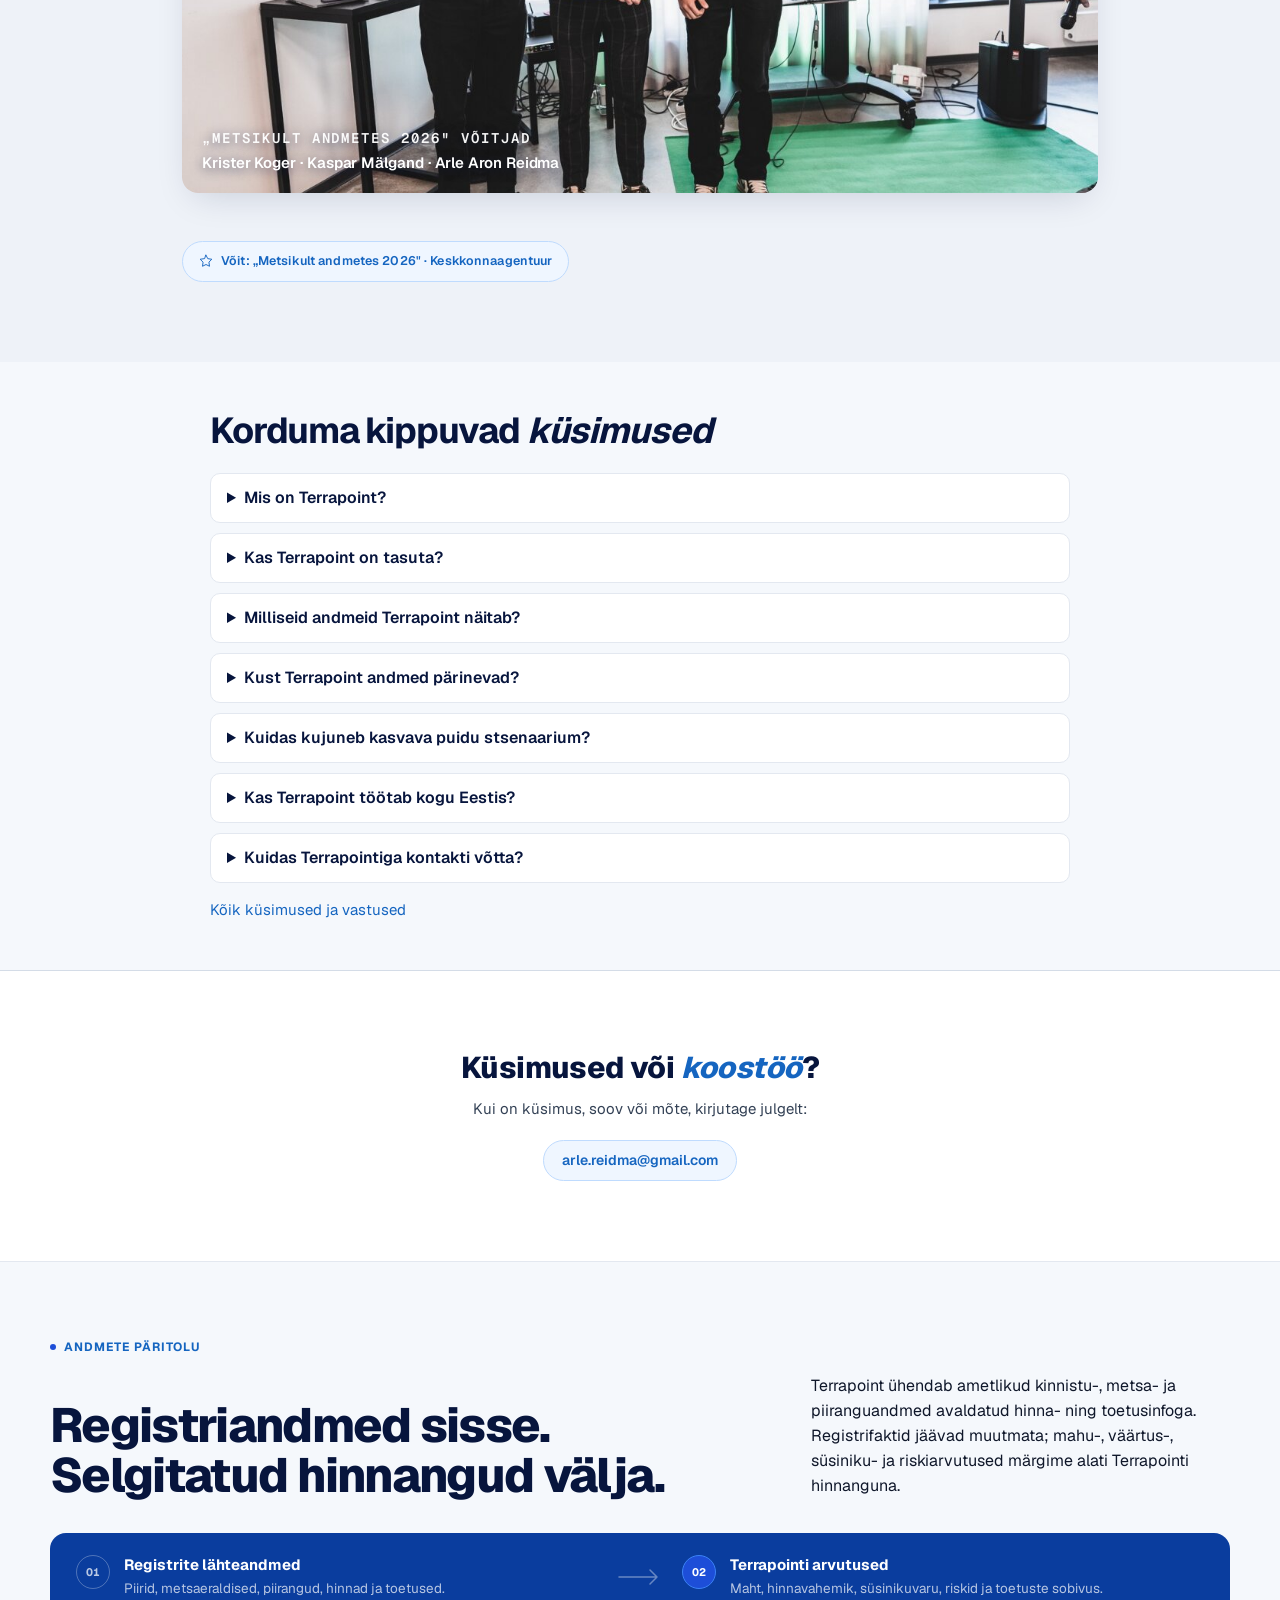
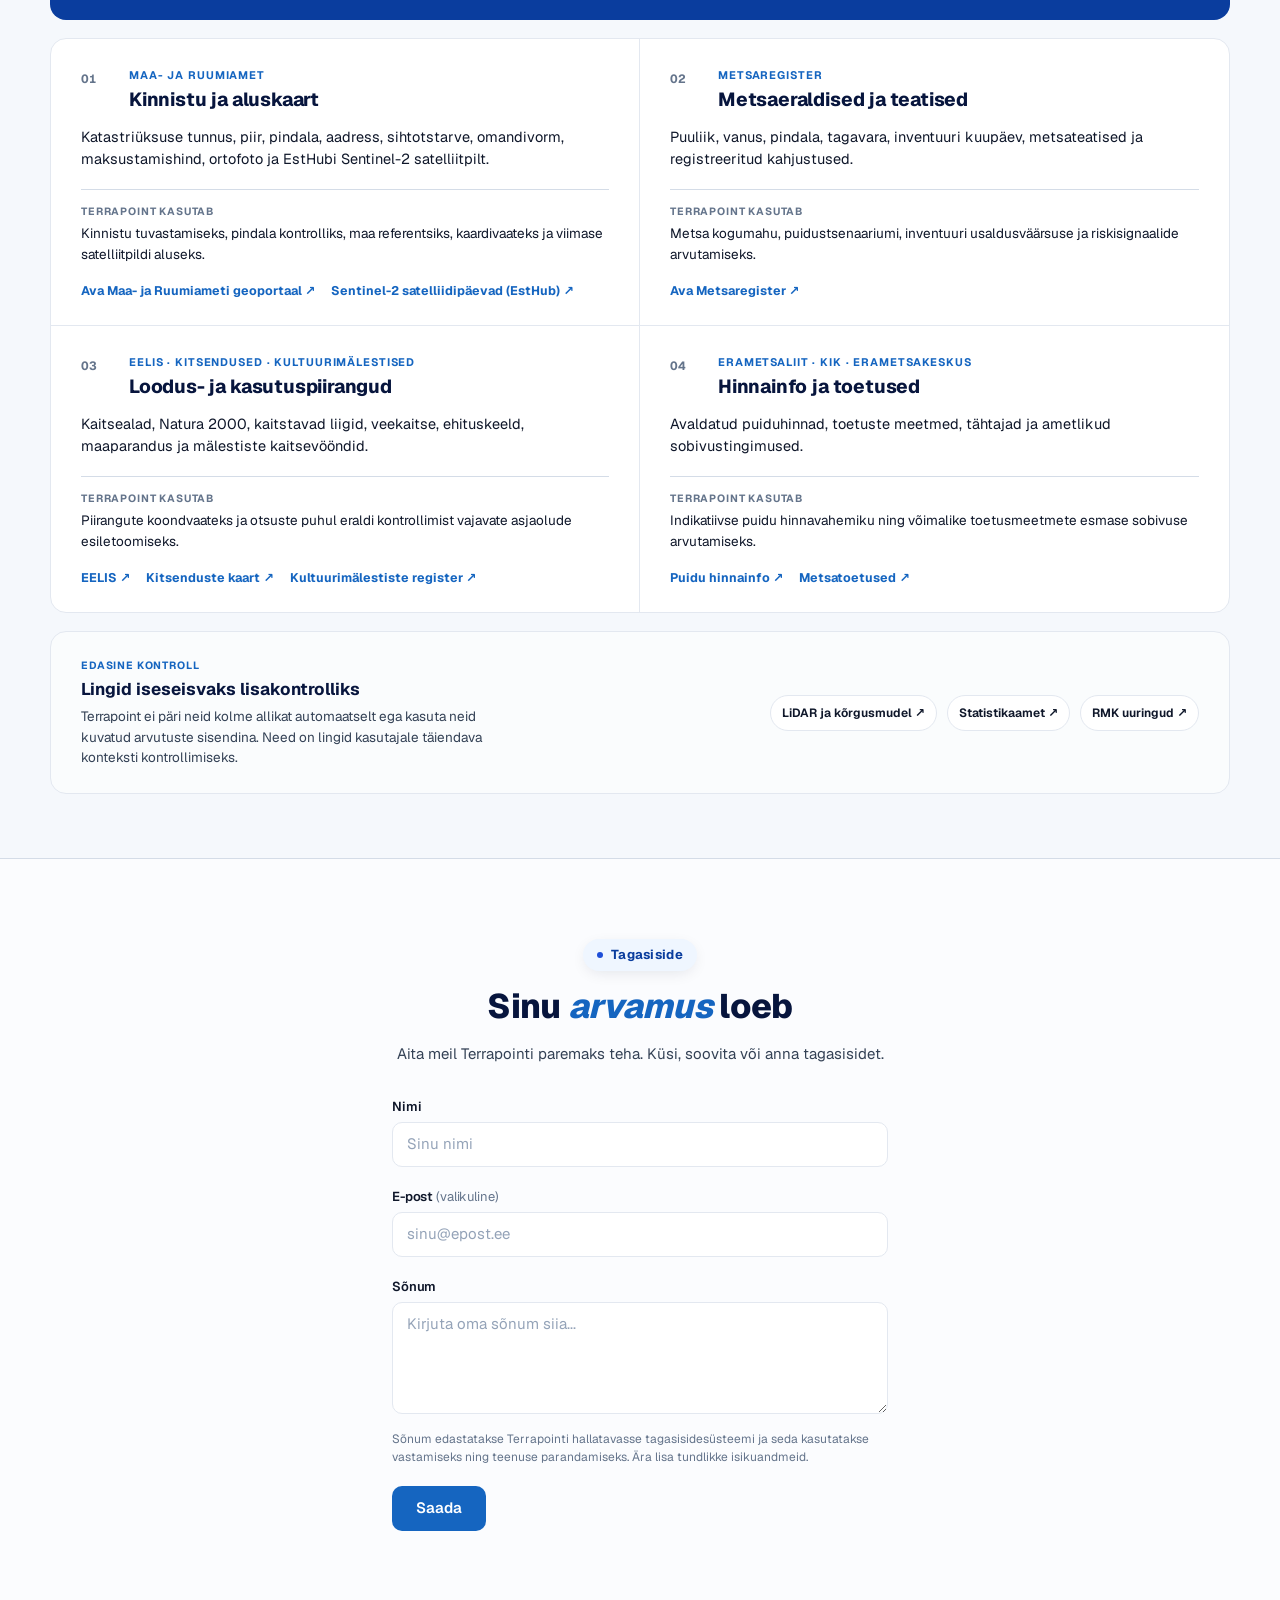
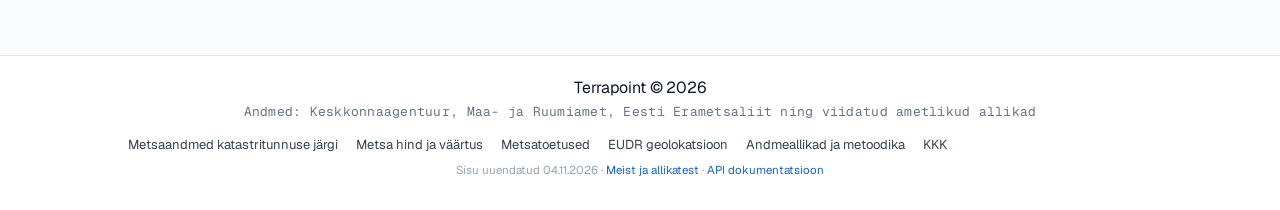
==== commit 107bd645: "revert: üks grupipilt tagasi, manifest ilma kriipsuta" ====
--- a/index.html
+++ b/index.html
@@ -55,7 +55,7 @@
     <script src="/static/vendor/leaflet/leaflet.js?v=1.9.4" defer></script>
     <link rel="stylesheet" href="/static/css/fonts.css?r=jkl001">
     <link rel="stylesheet" href="/static/css/font-sizes.css?r=jkl034">
-    <link rel="stylesheet" href="/static/css/style.css?r=jkl140">
+    <link rel="stylesheet" href="/static/css/style.css?r=jkl142">
     <script type="application/ld+json">
     {
       "@context": "https://schema.org",
@@ -688,17 +688,13 @@
             <h2 class="about-title">Metsaandmed <em>metsaomaniku</em> heaks.</h2>
             <p class="about-lead">Terrapoint koondab Eesti avalikud metsa- ja kinnistuandmed ühte otsingusse: sisesta katastritunnus või aadress, vaata maa referentsi, puidustsenaariume, eraldiste seisukorda ja toetusi. Päring tehakse otsingu ajal, kuid registrikannete ja avaldatud hinnainfo ajaseis võib erineda.</p>
 
-            <figure class="about-photos">
-                <div class="about-photo-grid">
-                    <img src="/static/img/team_2026_1.webp" alt="Terrapointi tiimiliige Metsikult andmetes 2026 häkatoni laval" width="420" height="840" loading="lazy" decoding="async">
-                    <img src="/static/img/team_2026_2.webp" alt="Terrapointi tiimiliige hoiab Metsikult andmetes 2026 esikoha diplomit" width="420" height="840" loading="lazy" decoding="async">
-                    <img src="/static/img/team_2026_3.webp" alt="Terrapointi tiimiliige Metsikult andmetes 2026 häkatoni laval" width="420" height="840" loading="lazy" decoding="async">
-                </div>
-                <figcaption class="about-photos-caption">
-                    <span class="about-photos-caption-title">„Metsikult andmetes 2026" võitjad</span>
-                    <span class="about-photos-caption-names">Krister Koger · Kaspar Mälgand · Arle Aron Reidma</span>
-                </figcaption>
-            </figure>
+            <div class="about-photo">
+                <img src="/static/img/team-hackathon-2026.jpg" alt="Terrapoint tiim Metsikult andmetes 2026 häkatoni võitjad: Krister Koger, Kaspar Mälgand, Arle Aron Reidma" loading="lazy" decoding="async">
+                <div class="about-photo-caption">
+                    <span class="about-photo-caption-title">„Metsikult andmetes 2026" võitjad</span>
+                    <span class="about-photo-caption-names">Krister Koger · Kaspar Mälgand · Arle Aron Reidma</span>
+                </div>
+            </div>
 
             <div class="about-hackathon">
                 <div class="about-hackathon-badge">
@@ -917,7 +913,7 @@
         </div>
     </footer>
 
-    <script defer src="/static/js/app.js?r=jkl021"></script>
+    <script defer src="/static/js/app.js?r=jkl022"></script>
     <script defer src="/static/js/hero.js?r=jkl001"></script>
 </body>
 </html>
--- a/static/css/style.css
+++ b/static/css/style.css
@@ -4784,50 +4784,52 @@
     .about { padding: 56px 0; }
     .about-inner { padding: 0 20px; }
 }
-/* Kolm portreefotot ühe grupipildi asemel: iga tiimiliige oma kaadris. */
-.about-photos {
+.about-photo {
+    position: relative;
     margin: 0 0 40px;
-}
-.about-photo-grid {
-    display: grid;
-    grid-template-columns: repeat(3, 1fr);
-    gap: 12px;
-}
-.about-photo-grid img {
+    border-radius: 16px;
+    overflow: hidden;
+    box-shadow: 0 12px 36px -12px rgba(7, 21, 61, 0.18);
+    background: var(--blue-50);
+    aspect-ratio: 16/9;
+}
+.about-photo img {
     width: 100%;
-    height: auto;
-    aspect-ratio: 1 / 2;
+    height: 100%;
     object-fit: cover;
-    object-position: center top;
+    object-position: center 30%;
     display: block;
-    border-radius: 14px;
-    background: var(--blue-50);
-    box-shadow: 0 12px 36px -12px rgba(7, 21, 61, 0.18);
-}
-.about-photos-caption {
+}
+.about-photo-caption {
+    position: absolute;
+    left: 20px;
+    bottom: 18px;
+    z-index: 2;
     display: flex;
     flex-direction: column;
-    gap: 2px;
-    margin-top: 12px;
-}
-.about-photos-caption-title {
-    font-size: 12px;
+    gap: 3px;
+    color: var(--white);
+    text-shadow: 0 2px 12px rgba(7, 21, 61, 0.6);
+    max-width: calc(100% - 40px);
+}
+.about-photo-caption-title {
+    font-size: 14px;
     font-weight: 700;
     letter-spacing: 0.14em;
     text-transform: uppercase;
-    color: var(--ink-4);
+    color: rgba(255,255,255,0.95);
     font-family: var(--ff-mono);
 }
-.about-photos-caption-names {
-    font-size: 14px;
+.about-photo-caption-names {
+    font-size: 15px;
     font-weight: 600;
     letter-spacing: -0.005em;
-    color: var(--ink-2);
+    color: var(--white);
 }
 @media (max-width: 640px) {
-    .about-photo-grid { gap: 8px; }
-    .about-photos-caption-title { font-size: 11px; }
-    .about-photos-caption-names { font-size: 12.5px; }
+    .about-photo-caption { left: 14px; bottom: 12px; }
+    .about-photo-caption-title { font-size: 12.5px; }
+    .about-photo-caption-names { font-size: 13.5px; }
 }
 .about-title {
     font-size: clamp(26px, 3.6vw, 36px);
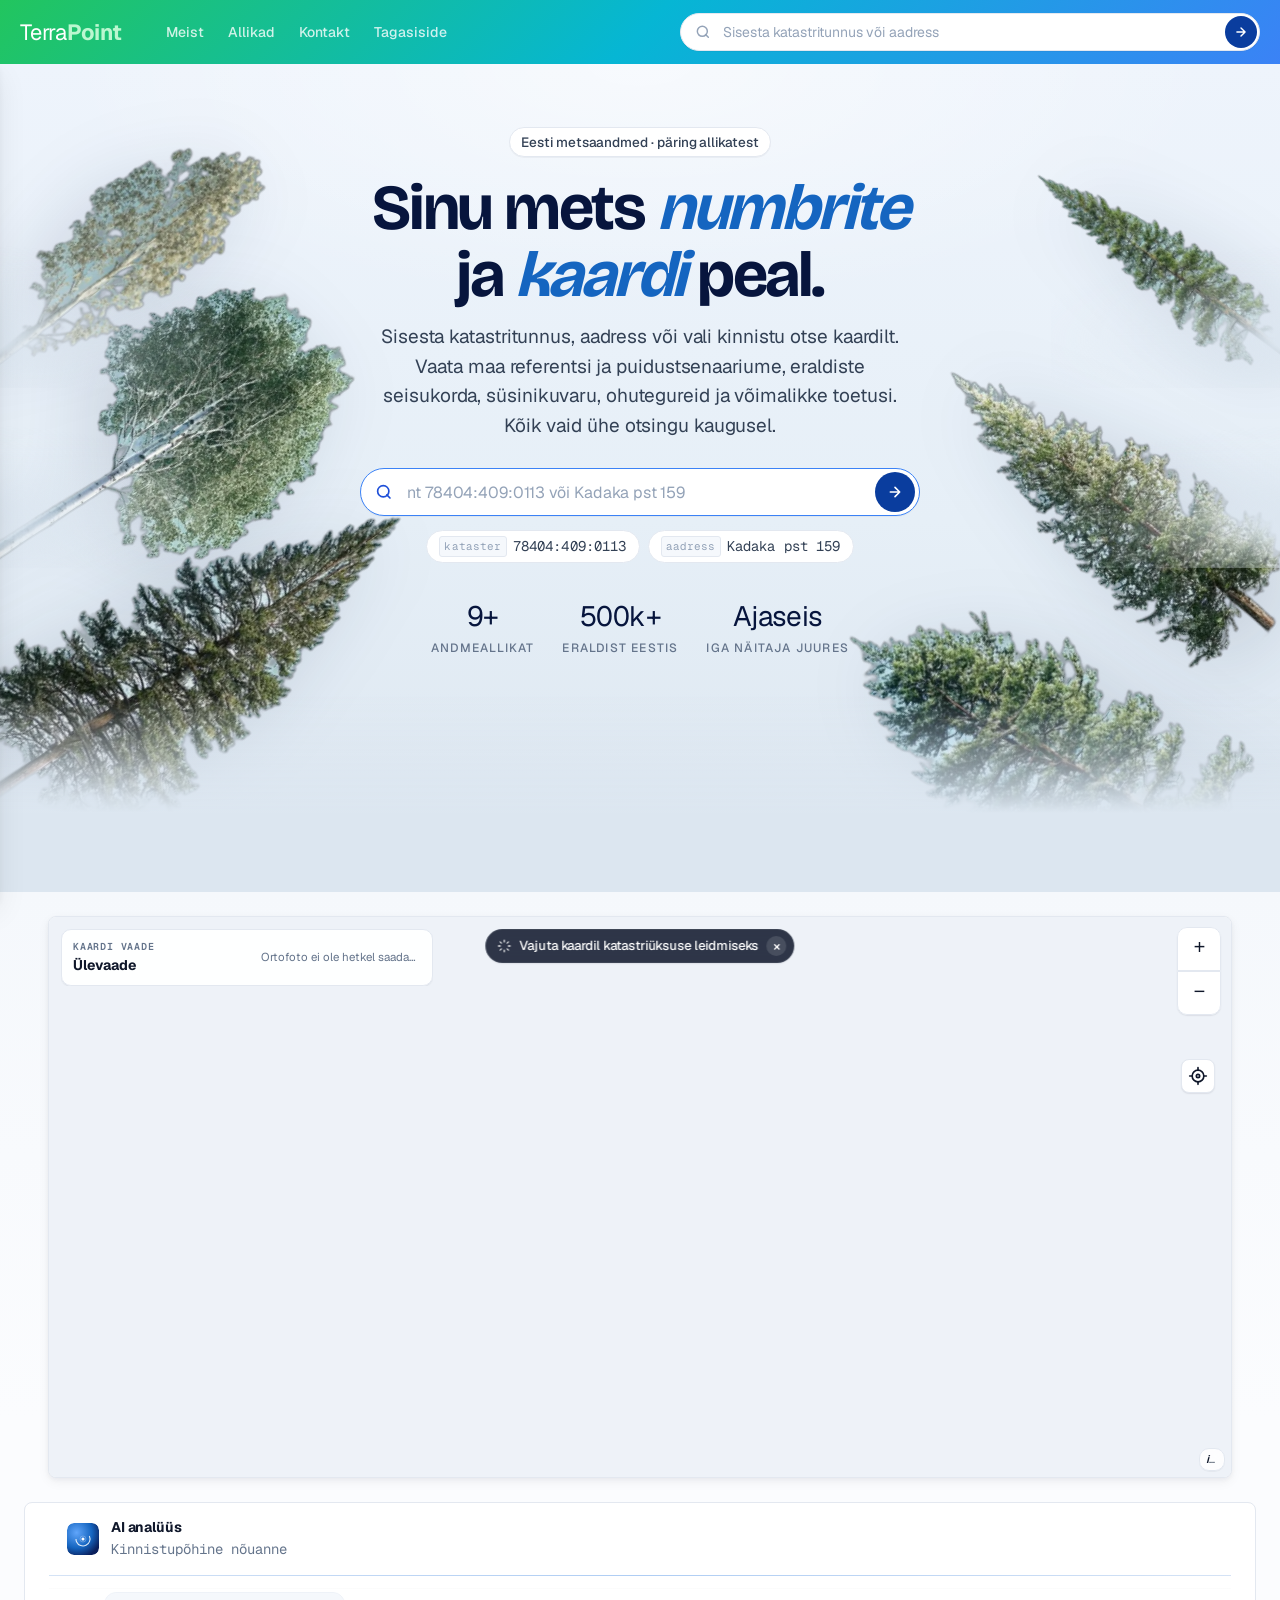
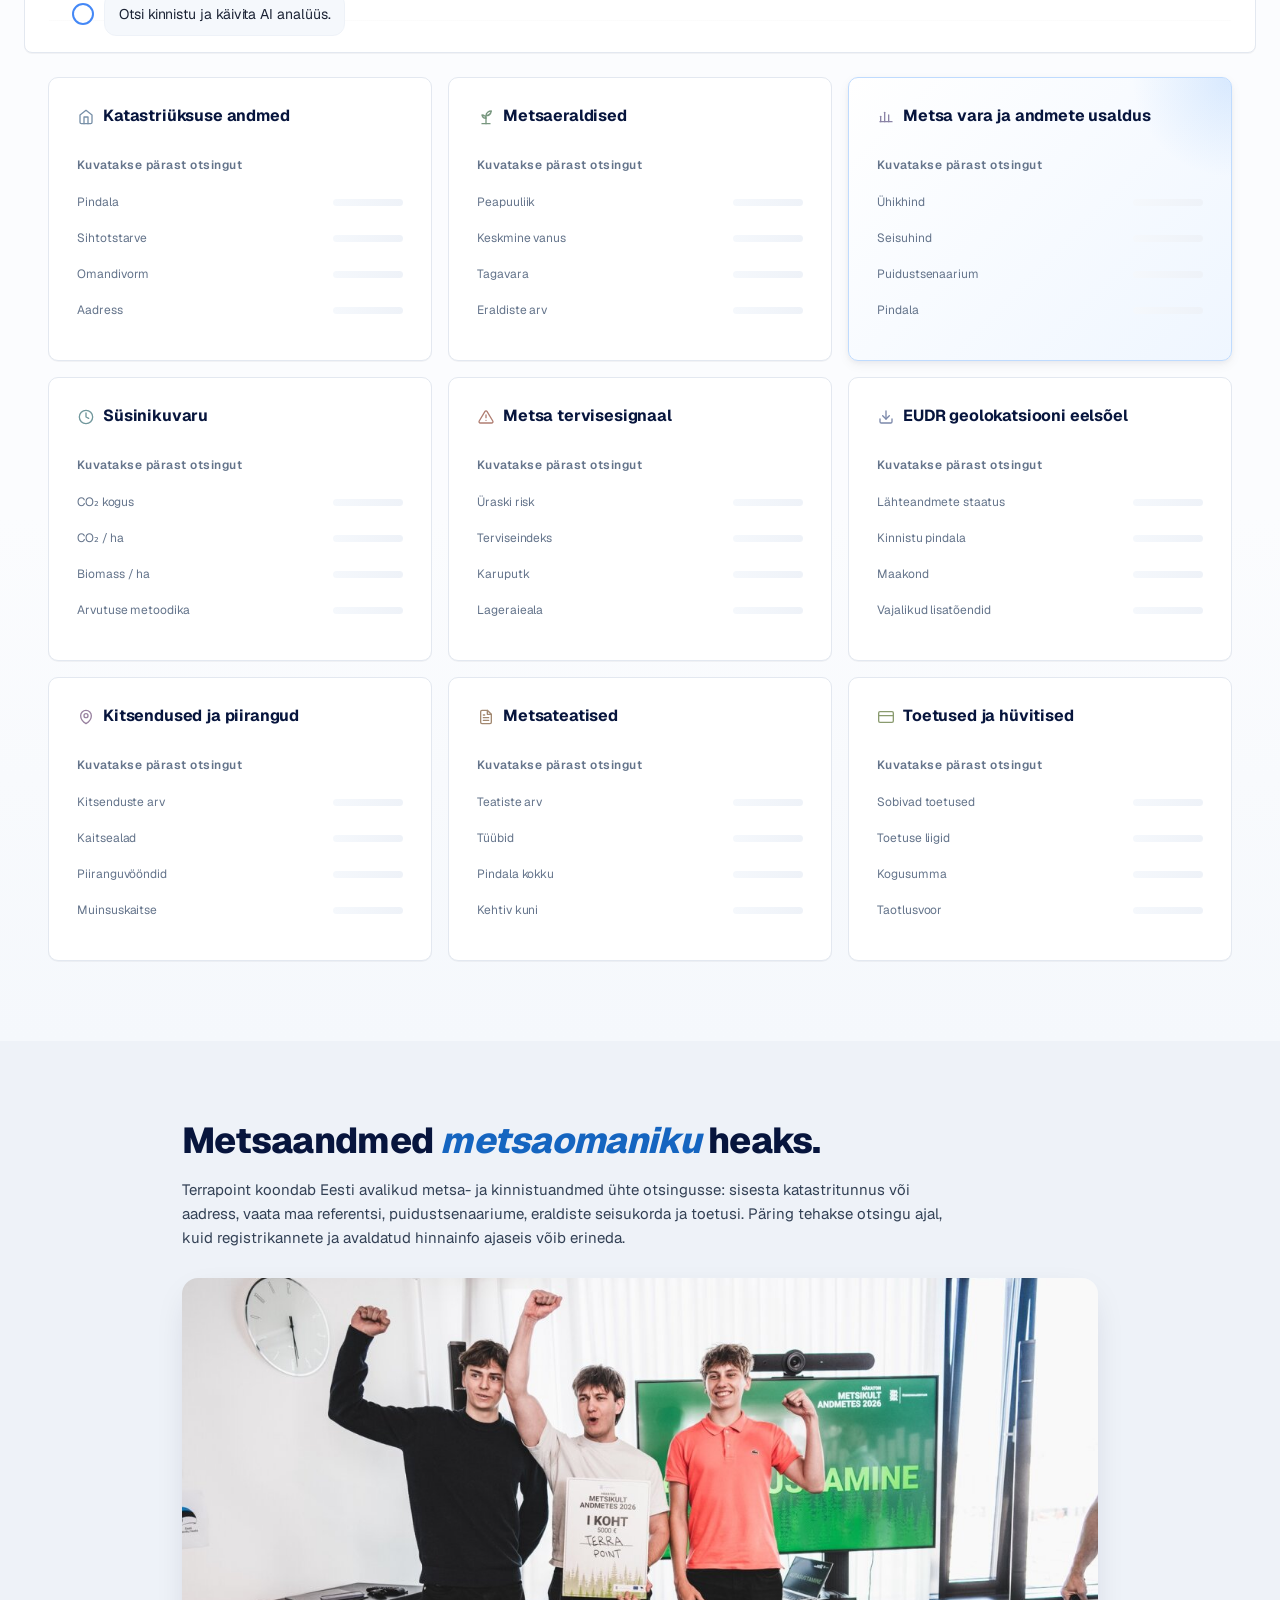
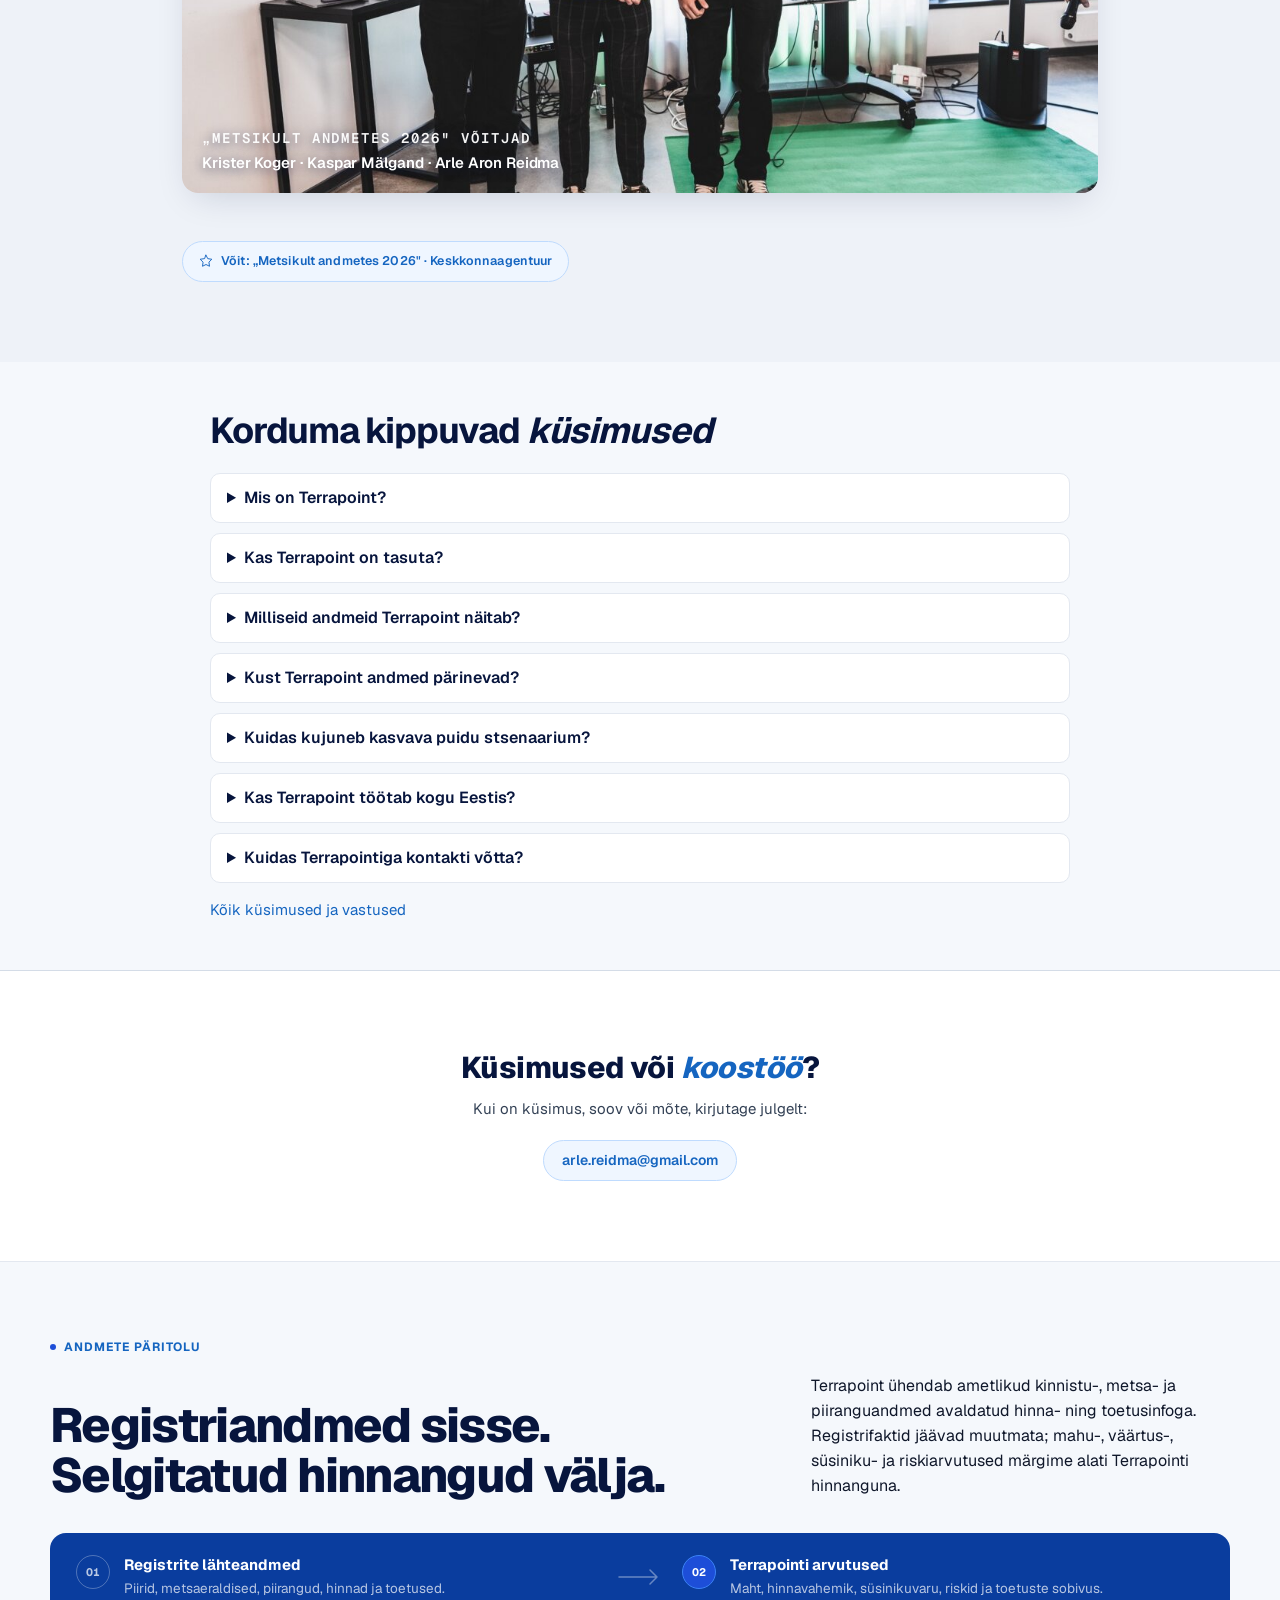
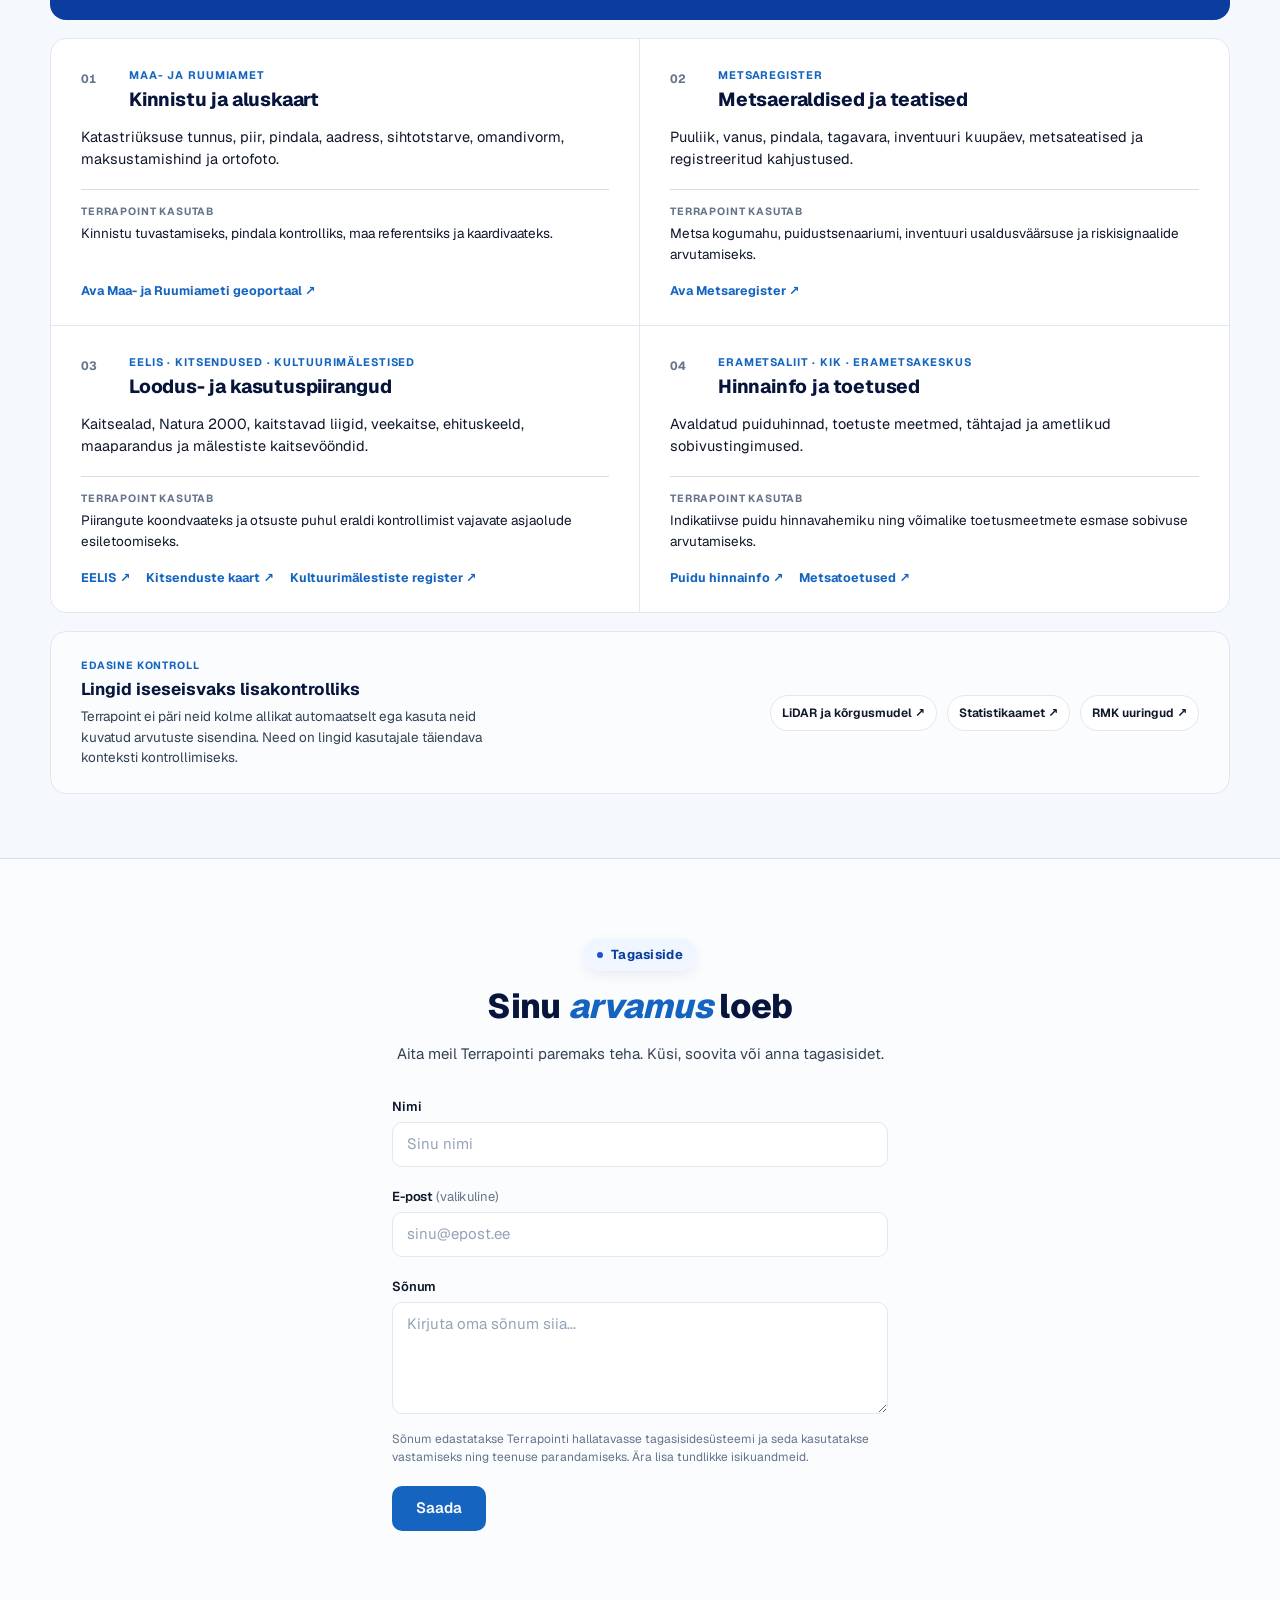
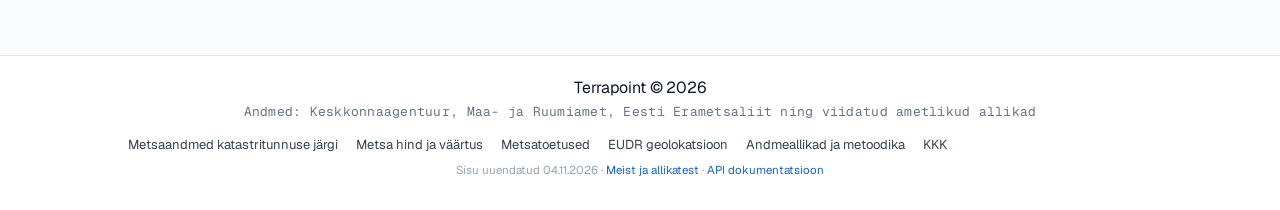
==== commit f7734e31: "fix: kaart joonistab kattuvusest ainult krundi osa, satelliitkiht eemaldatud - _map_context_core lõi" ====
--- a/index.html
+++ b/index.html
@@ -55,7 +55,7 @@
     <script src="/static/vendor/leaflet/leaflet.js?v=1.9.4" defer></script>
     <link rel="stylesheet" href="/static/css/fonts.css?r=jkl001">
     <link rel="stylesheet" href="/static/css/font-sizes.css?r=jkl034">
-    <link rel="stylesheet" href="/static/css/style.css?r=jkl142">
+    <link rel="stylesheet" href="/static/css/style.css?r=jkl144">
     <script type="application/ld+json">
     {
       "@context": "https://schema.org",
@@ -426,10 +426,6 @@
                         </div>
                     </div>
                 </div>
-                <button type="button" class="map-satellite-control" id="map-satellite-control" aria-pressed="true" hidden>
-                    <span class="map-satellite-swatch" aria-hidden="true"></span>
-                    <span class="map-satellite-label" id="map-satellite-label">Sentinel-2 satelliitpilt</span>
-                </button>
             </div>
         </div>
 
@@ -792,11 +788,10 @@
                             <h3 class="source-name">Kinnistu ja aluskaart</h3>
                         </div>
                     </div>
-                    <p class="source-desc">Katastriüksuse tunnus, piir, pindala, aadress, sihtotstarve, omandivorm, maksustamishind, ortofoto ja EstHubi Sentinel-2 satelliitpilt.</p>
-                    <div class="source-use"><span>Terrapoint kasutab</span><p>Kinnistu tuvastamiseks, pindala kontrolliks, maa referentsiks, kaardivaateks ja viimase satelliitpildi aluseks.</p></div>
+                    <p class="source-desc">Katastriüksuse tunnus, piir, pindala, aadress, sihtotstarve, omandivorm, maksustamishind ja ortofoto.</p>
+                    <div class="source-use"><span>Terrapoint kasutab</span><p>Kinnistu tuvastamiseks, pindala kontrolliks, maa referentsiks ja kaardivaateks.</p></div>
                     <div class="source-links" role="group" aria-label="Maa- ja Ruumiameti allikad">
                         <a class="source-link" href="https://geoportaal.maaamet.ee" target="_blank" rel="noopener">Ava Maa- ja Ruumiameti geoportaal <span aria-hidden="true">↗</span></a>
-                        <a class="source-link" href="https://esthub.maaruum.ee/est/satiladu-p1.html" target="_blank" rel="noopener">Sentinel-2 satelliidipäevad (EstHub) <span aria-hidden="true">↗</span></a>
                     </div>
                 </article>
 
@@ -913,7 +908,7 @@
         </div>
     </footer>
 
-    <script defer src="/static/js/app.js?r=jkl022"></script>
+    <script defer src="/static/js/app.js?r=jkl023"></script>
     <script defer src="/static/js/hero.js?r=jkl001"></script>
 </body>
 </html>
--- a/static/css/style.css
+++ b/static/css/style.css
@@ -1452,61 +1452,6 @@
 .map-reset-control:hover { background: var(--blue-50); color: var(--blue-700); }
 .map-reset-control:focus-visible { outline: 2px solid var(--blue-500); outline-offset: 2px; }
 
-/* EstHubi Sentinel-2 satelliitpildi kiht — väike olekuriba kaardi all vasakul */
-.map-satellite-control {
-    position: absolute;
-    left: 12px;
-    bottom: 12px;
-    /* Kaardi tööruum (.map-controls, z-index 1000) jääb peale: mobiilil on
-       vaatepaneel alt lahti tõstetav ja olekuriba ei tohi selle peale jääda. */
-    z-index: 950;
-    display: inline-flex;
-    align-items: center;
-    gap: 8px;
-    max-width: calc(100% - 24px);
-    padding: 7px 12px 7px 10px;
-    border: 1px solid var(--hair);
-    border-radius: 999px;
-    background: rgba(255, 255, 255, 0.94);
-    backdrop-filter: blur(14px) saturate(160%);
-    -webkit-backdrop-filter: blur(14px) saturate(160%);
-    box-shadow: var(--sh-2);
-    color: var(--ink-2);
-    font-family: inherit;
-    font-size: 12px;
-    font-weight: 600;
-    letter-spacing: -0.01em;
-    line-height: 1.2;
-    cursor: pointer;
-    transition: border-color var(--t-fast) var(--ease), background var(--t-fast) var(--ease), opacity var(--t-fast) var(--ease);
-}
-.map-satellite-control[hidden] { display: none; }
-.map-satellite-control:hover:not(:disabled) { background: var(--white); border-color: var(--hair-2); }
-.map-satellite-control:focus-visible { outline: 2px solid var(--blue-500); outline-offset: 2px; }
-.map-satellite-control[aria-pressed="false"] { opacity: 0.72; }
-.map-satellite-control:disabled { cursor: default; color: var(--ink-4); }
-.map-satellite-swatch {
-    flex: 0 0 auto;
-    width: 11px;
-    height: 11px;
-    border-radius: 3px;
-    background: linear-gradient(135deg, #1f4d2e 0%, #4c7a45 48%, #8f6f3c 100%);
-    box-shadow: inset 0 0 0 1px rgba(7, 21, 61, 0.24);
-}
-.map-satellite-control[aria-pressed="false"] .map-satellite-swatch,
-.map-satellite-control:disabled .map-satellite-swatch {
-    background: var(--ink-6);
-}
-.map-satellite-label { overflow: hidden; text-overflow: ellipsis; white-space: nowrap; }
-
-/* Pehmenda pildi serva, et satelliitpilt sulanduks ortofotoga ega näeks
-   välja nagu kleebis. Keskosa jääb muutmata. */
-.map-satellite-image {
-    /* farthest-side = pool laiust/kõrgust, seega pehmendus jääb iga serva
-       viimase 12% sisse ega kärbi pilti keskelt. */
-    -webkit-mask-image: radial-gradient(ellipse farthest-side at 50% 50%, #000 88%, transparent 100%);
-    mask-image: radial-gradient(ellipse farthest-side at 50% 50%, #000 88%, transparent 100%);
-}
 
 /* Unified map workspace */
 .map-controls {
@@ -4641,14 +4586,6 @@
     .map-hint svg { width: 10px; height: 10px; }
     .map-hint-close { width: 44px; height: 44px; font-size: 17px; }
     .map-controls { top: 8px; left: 8px; max-width: calc(100% - 16px); }
-    .map-satellite-control {
-        left: 8px;
-        bottom: 8px;
-        max-width: calc(100% - 16px);
-        min-height: 40px;
-        padding: 8px 11px 8px 9px;
-        font-size: 11.5px;
-    }
     .map-workspace { width: min(300px, calc(100vw - 16px)); max-height: none; }
     .map-workspace-opener { min-height: 48px; }
     .map-workspace-panel {
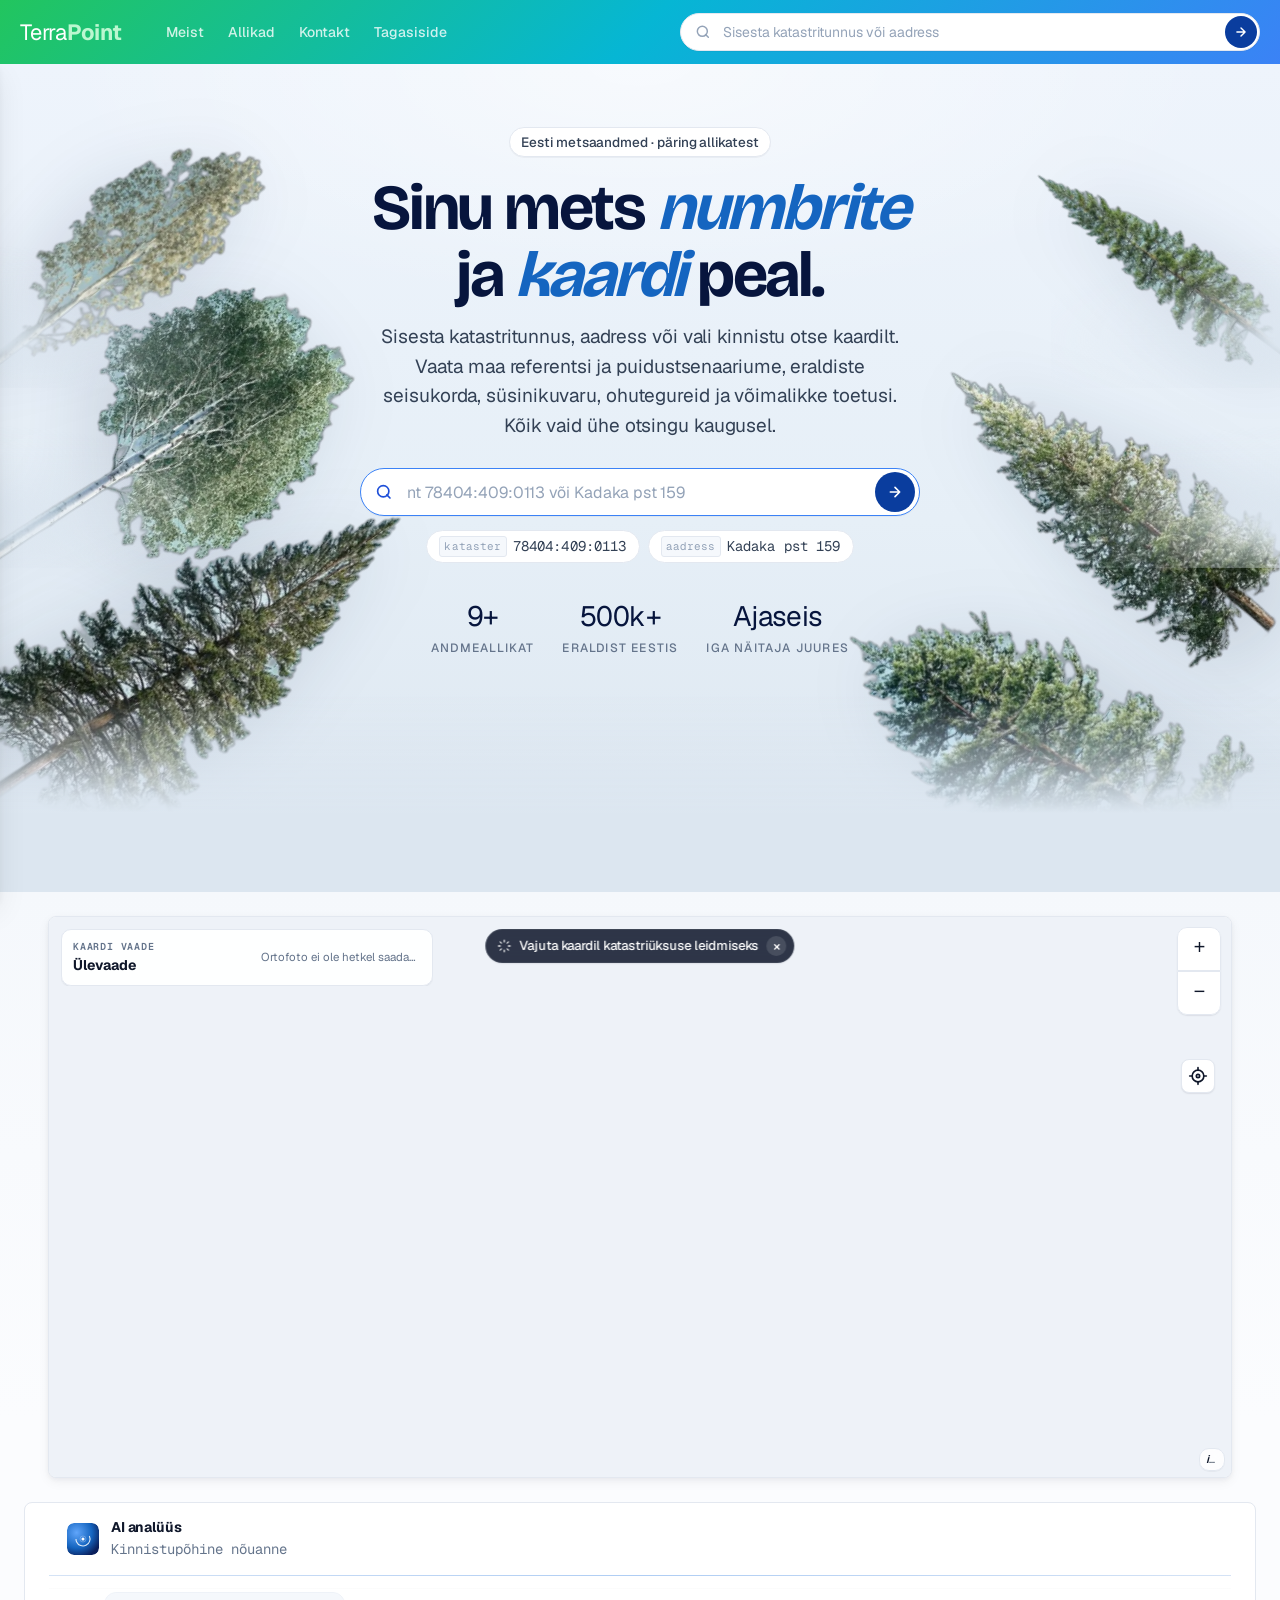
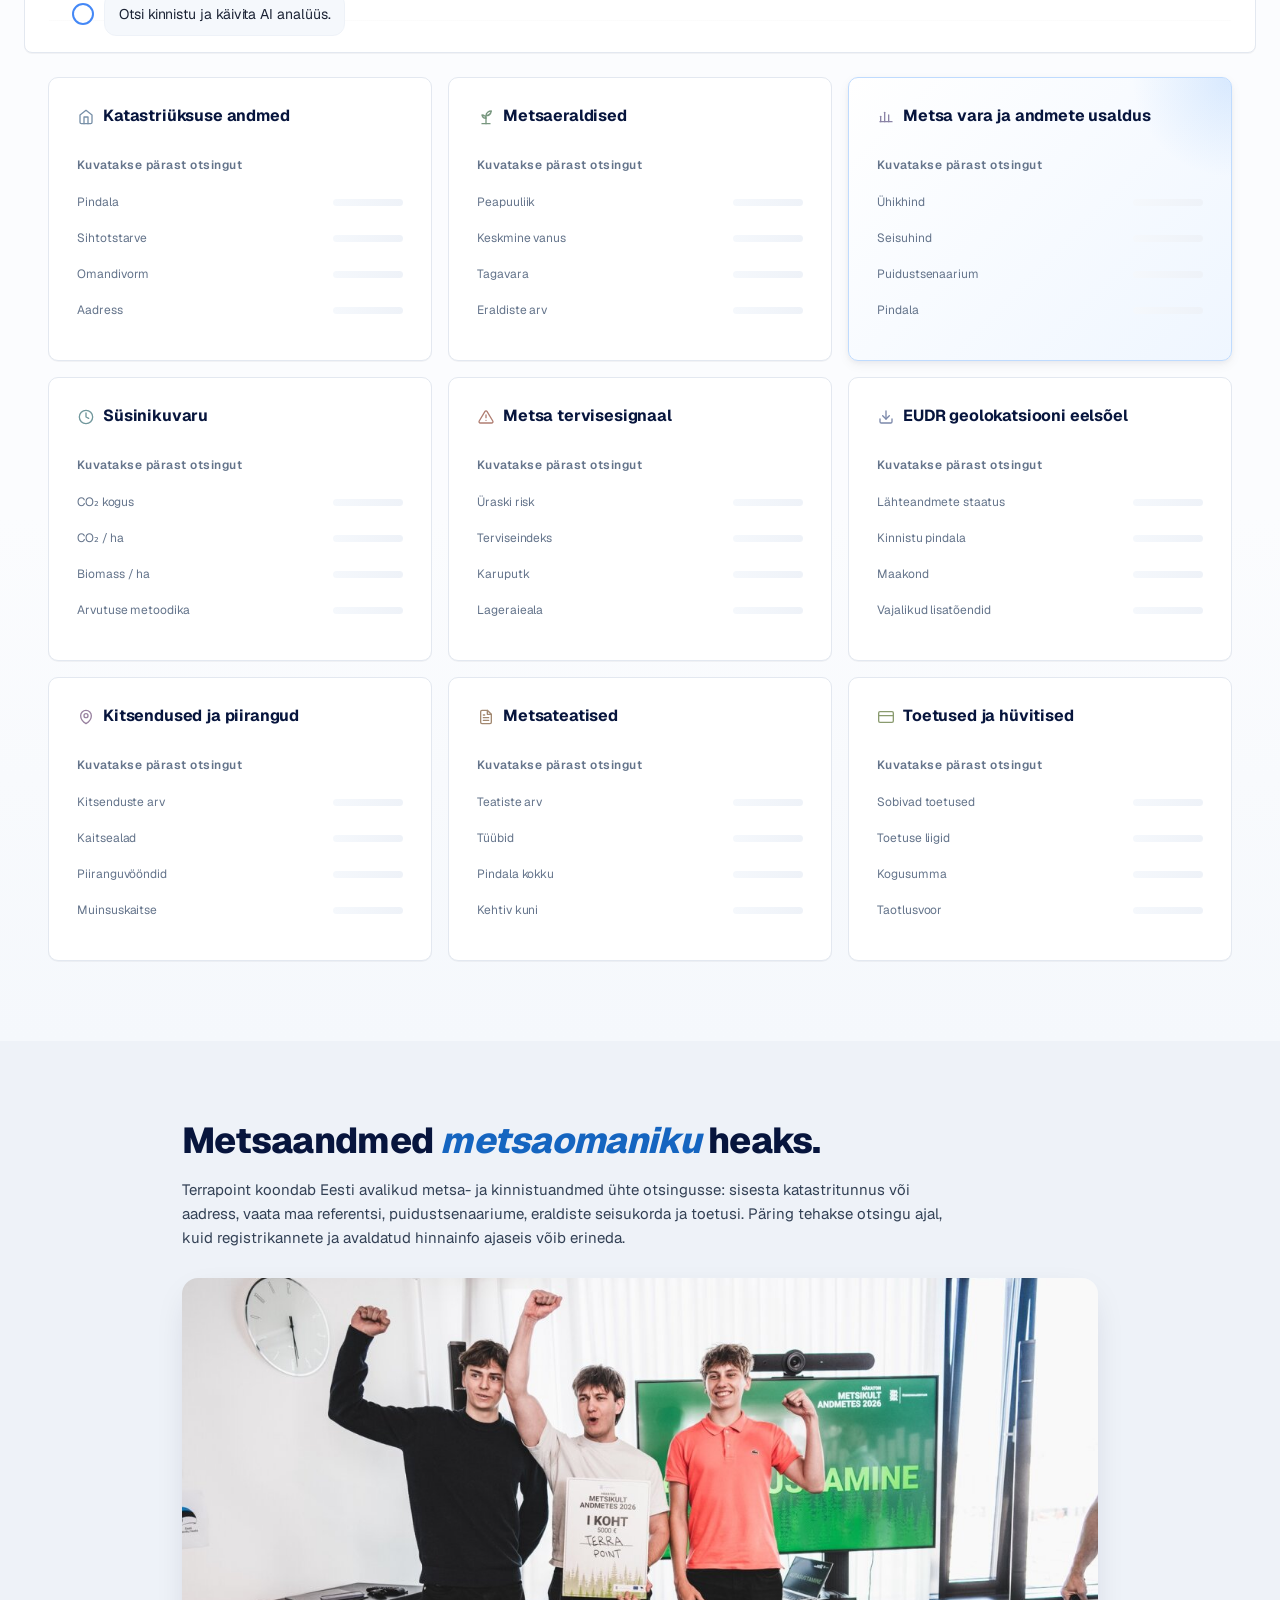
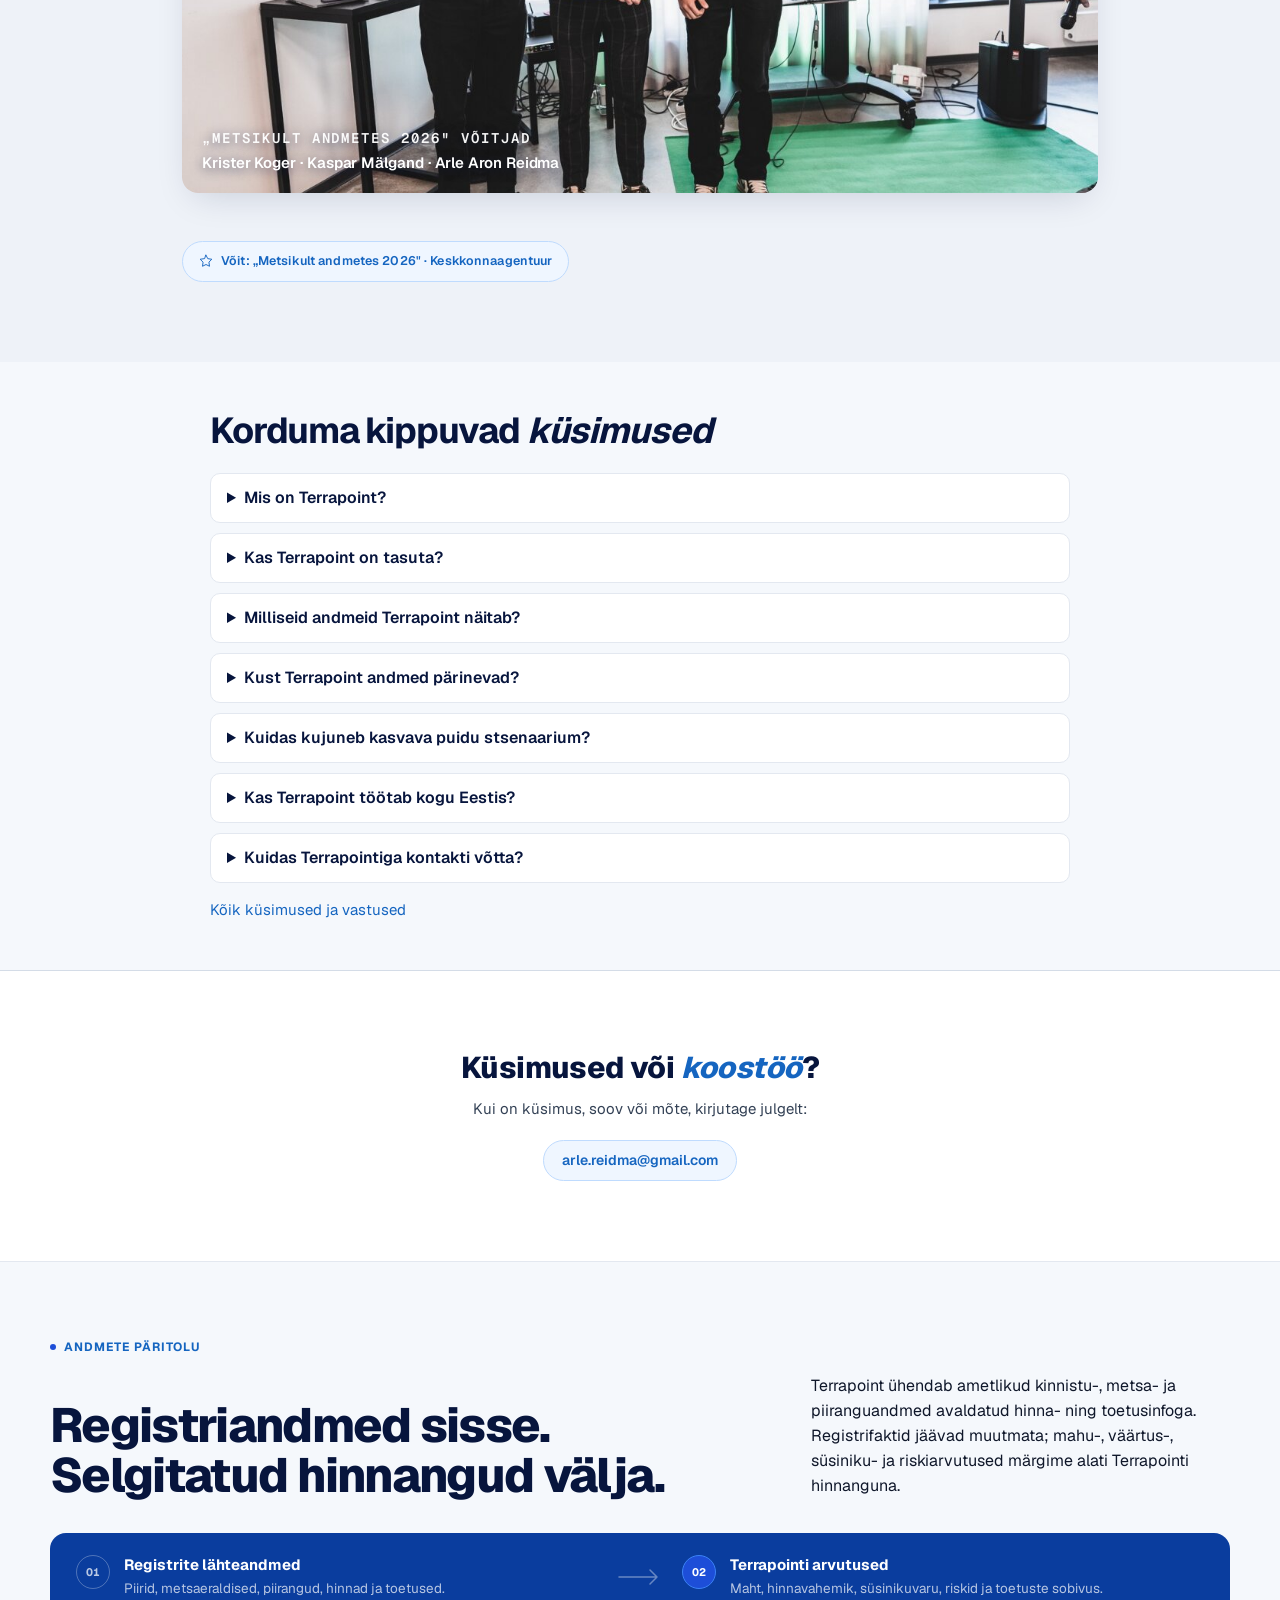
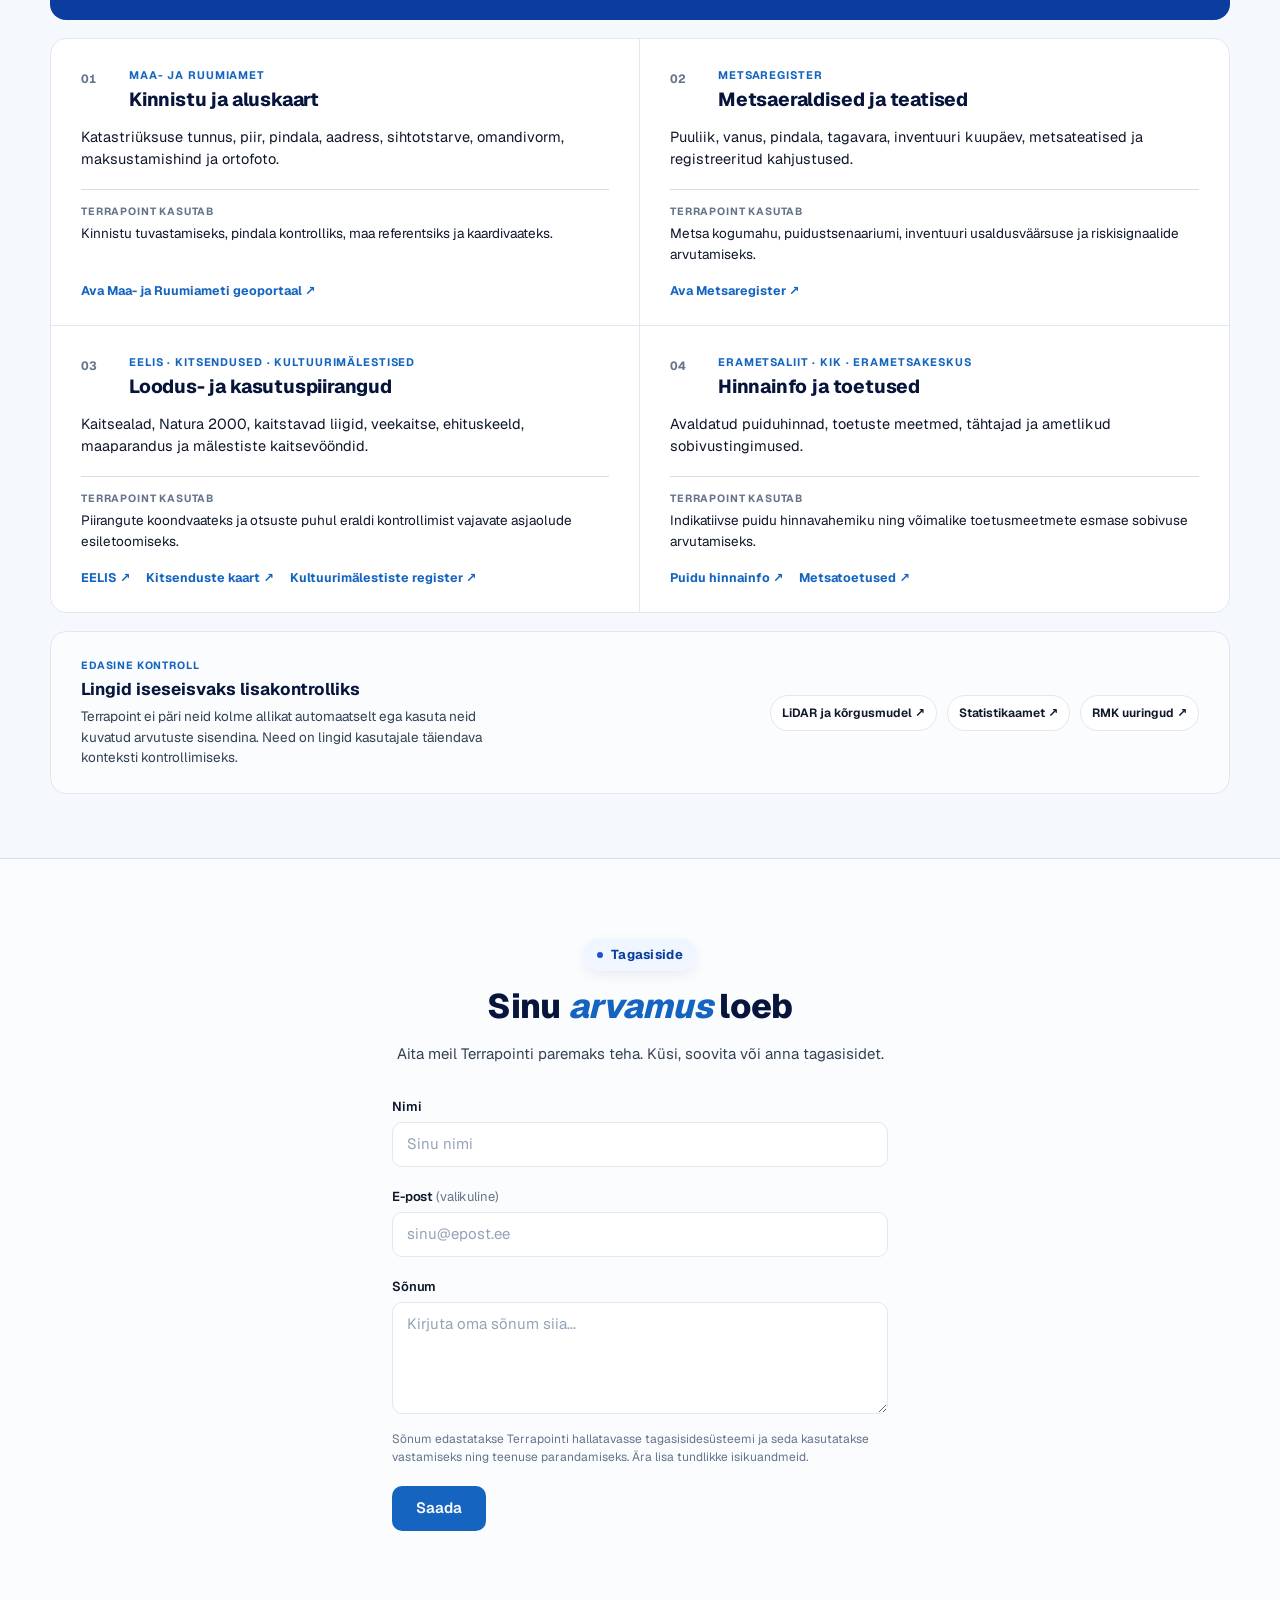
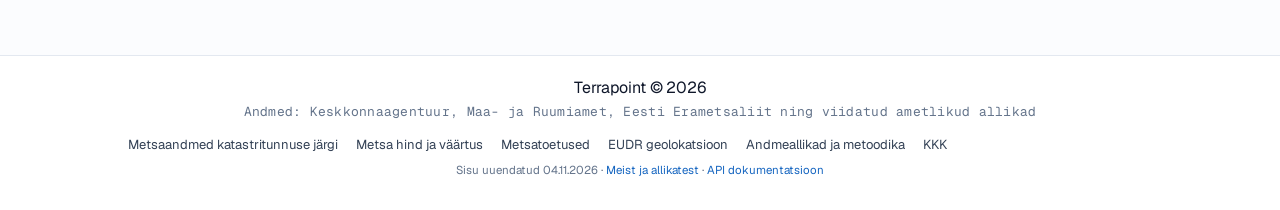
==== commit 20c40e44: "fix: tõsta jaluse uuendamise märkuse kontrastsus - Kasuta olemasolevat 4,76:1 tekstitooni ja uuenda " ====
--- a/index.html
+++ b/index.html
@@ -55,7 +55,7 @@
     <script src="/static/vendor/leaflet/leaflet.js?v=1.9.4" defer></script>
     <link rel="stylesheet" href="/static/css/fonts.css?r=jkl001">
     <link rel="stylesheet" href="/static/css/font-sizes.css?r=jkl034">
-    <link rel="stylesheet" href="/static/css/style.css?r=jkl144">
+    <link rel="stylesheet" href="/static/css/style.css?r=jkl145">
     <script type="application/ld+json">
     {
       "@context": "https://schema.org",
--- a/static/css/style.css
+++ b/static/css/style.css
@@ -3847,7 +3847,7 @@
 }
 .footer-nav a { color: var(--ink-3); }
 .footer-nav a:hover { color: var(--blue-700); }
-.footer-updated { margin: 0; color: var(--ink-5); font-size: 11.5px; }
+.footer-updated { margin: 0; color: var(--ink-4); font-size: 11.5px; }
 
 /* KKK plokk: sama sisu, mis FAQPage JSON-LD-is. */
 .faq-section { padding: 48px 24px; background: var(--paper-2, #f5f7fb); }
